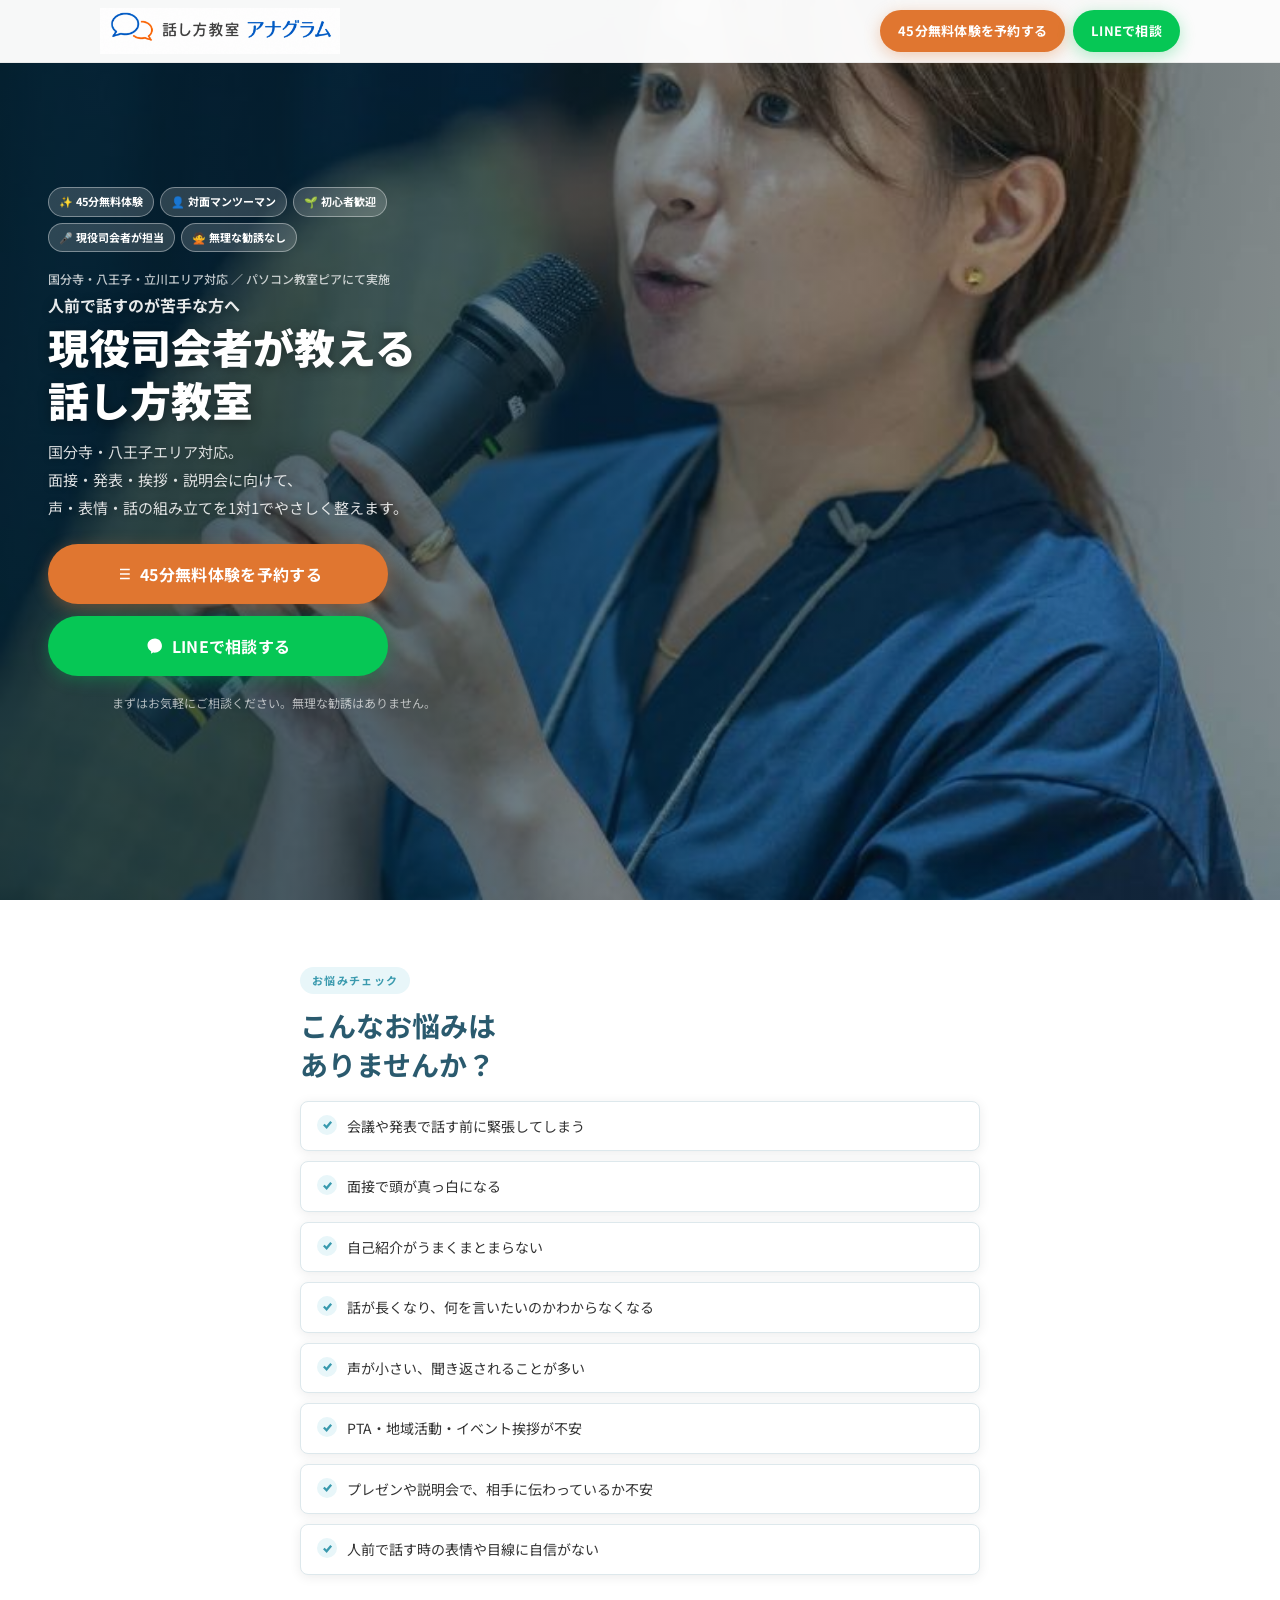
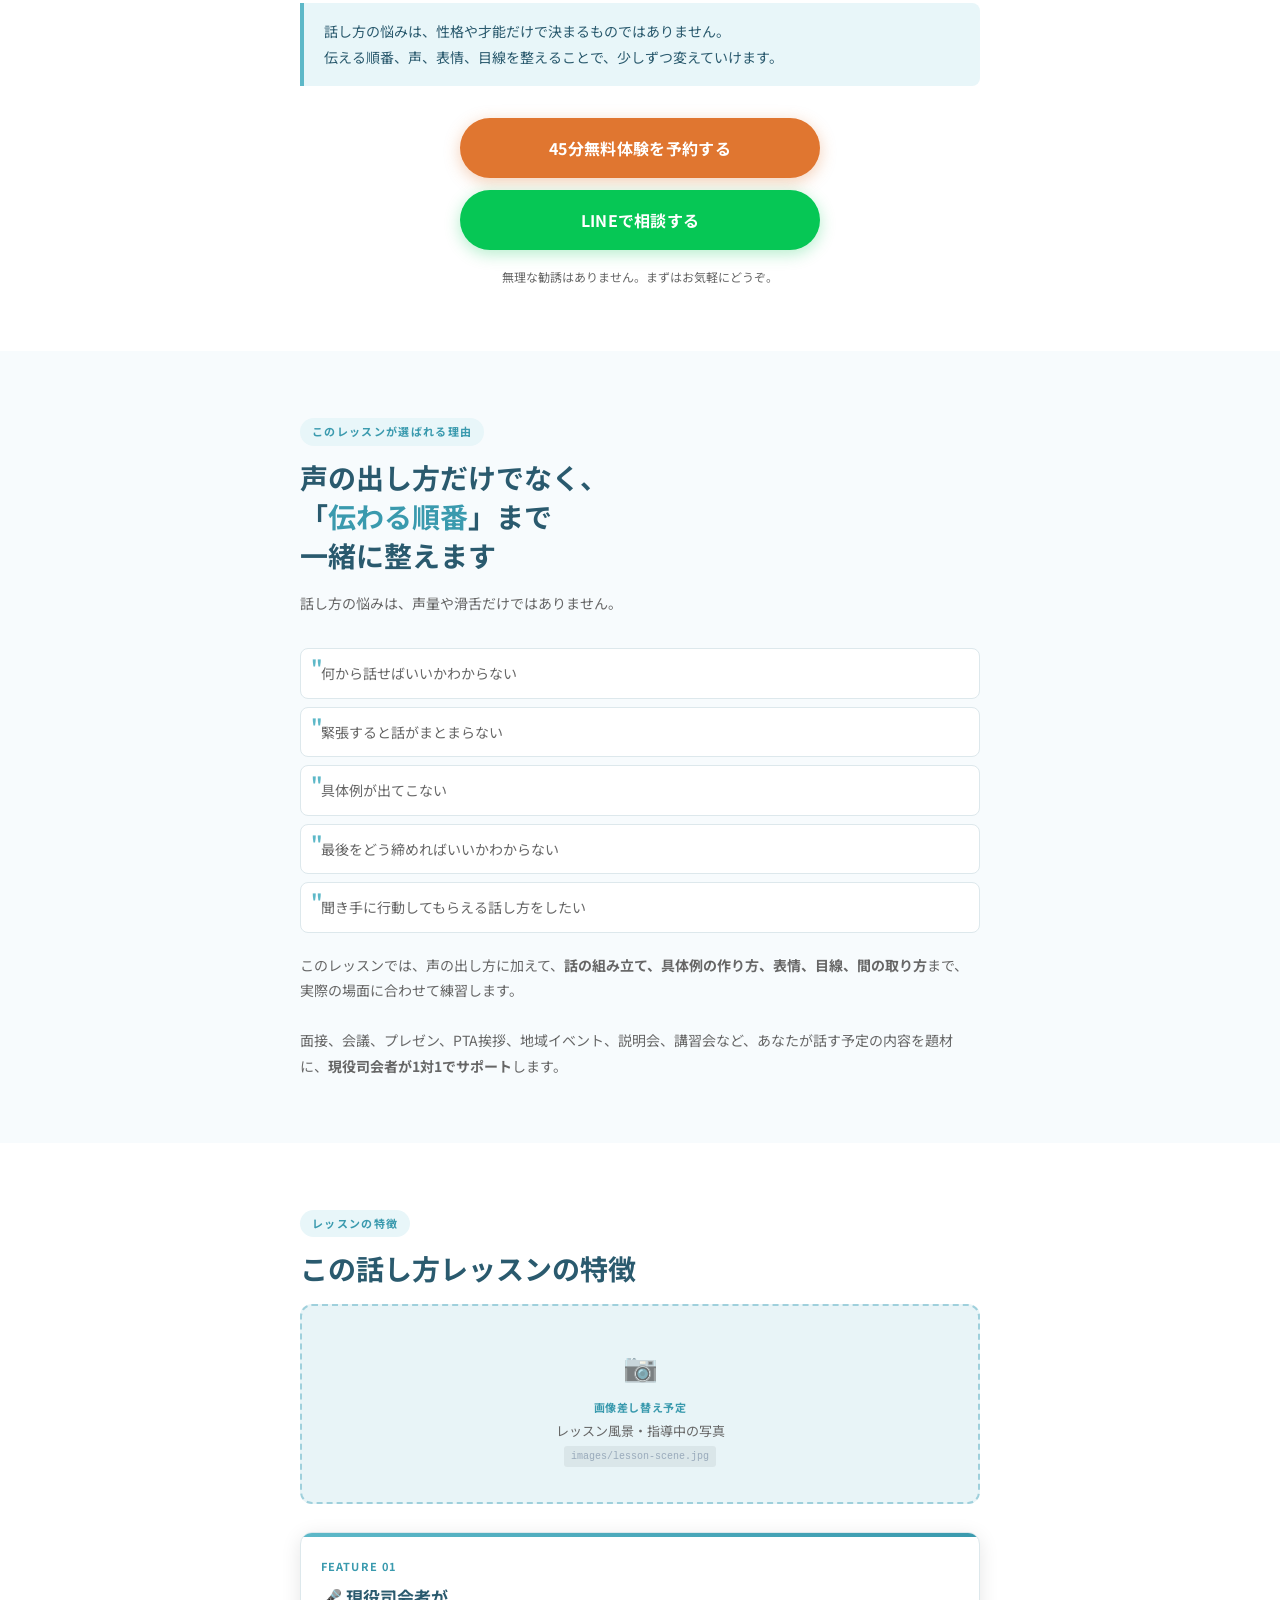
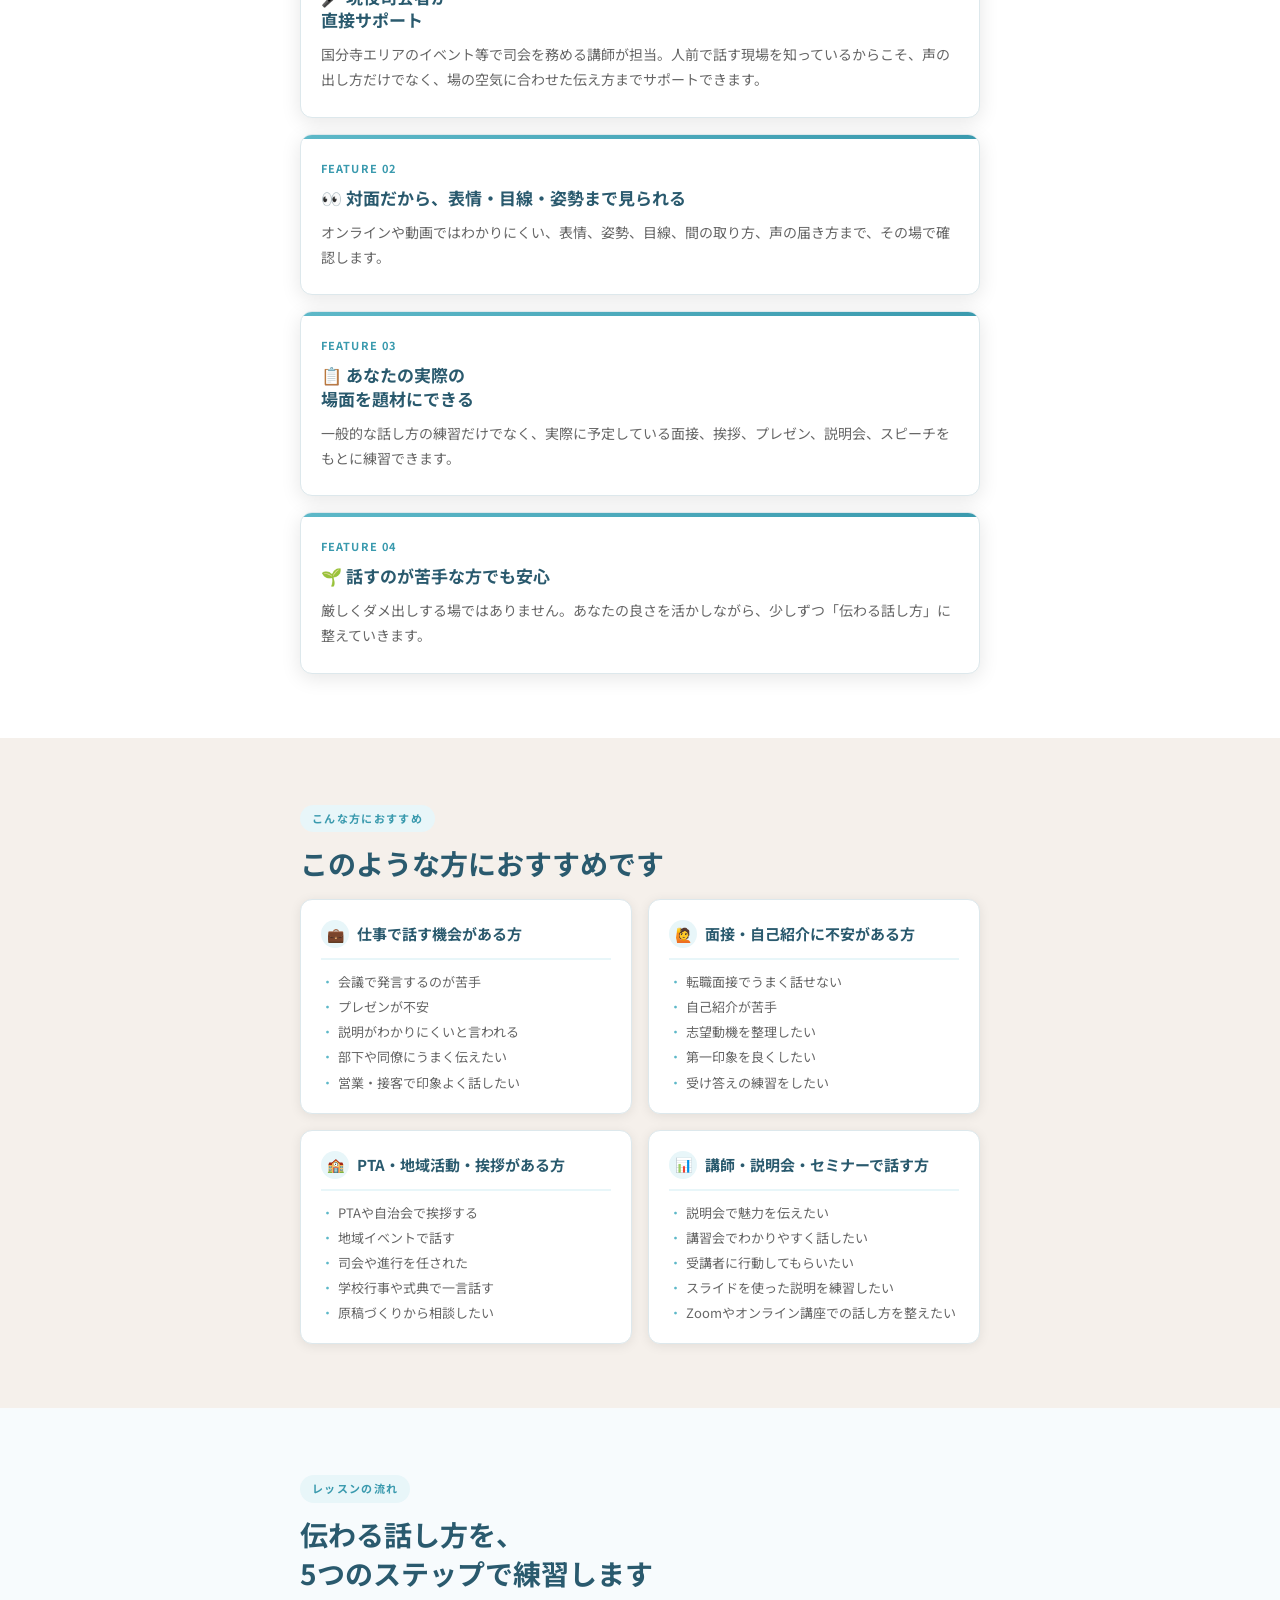
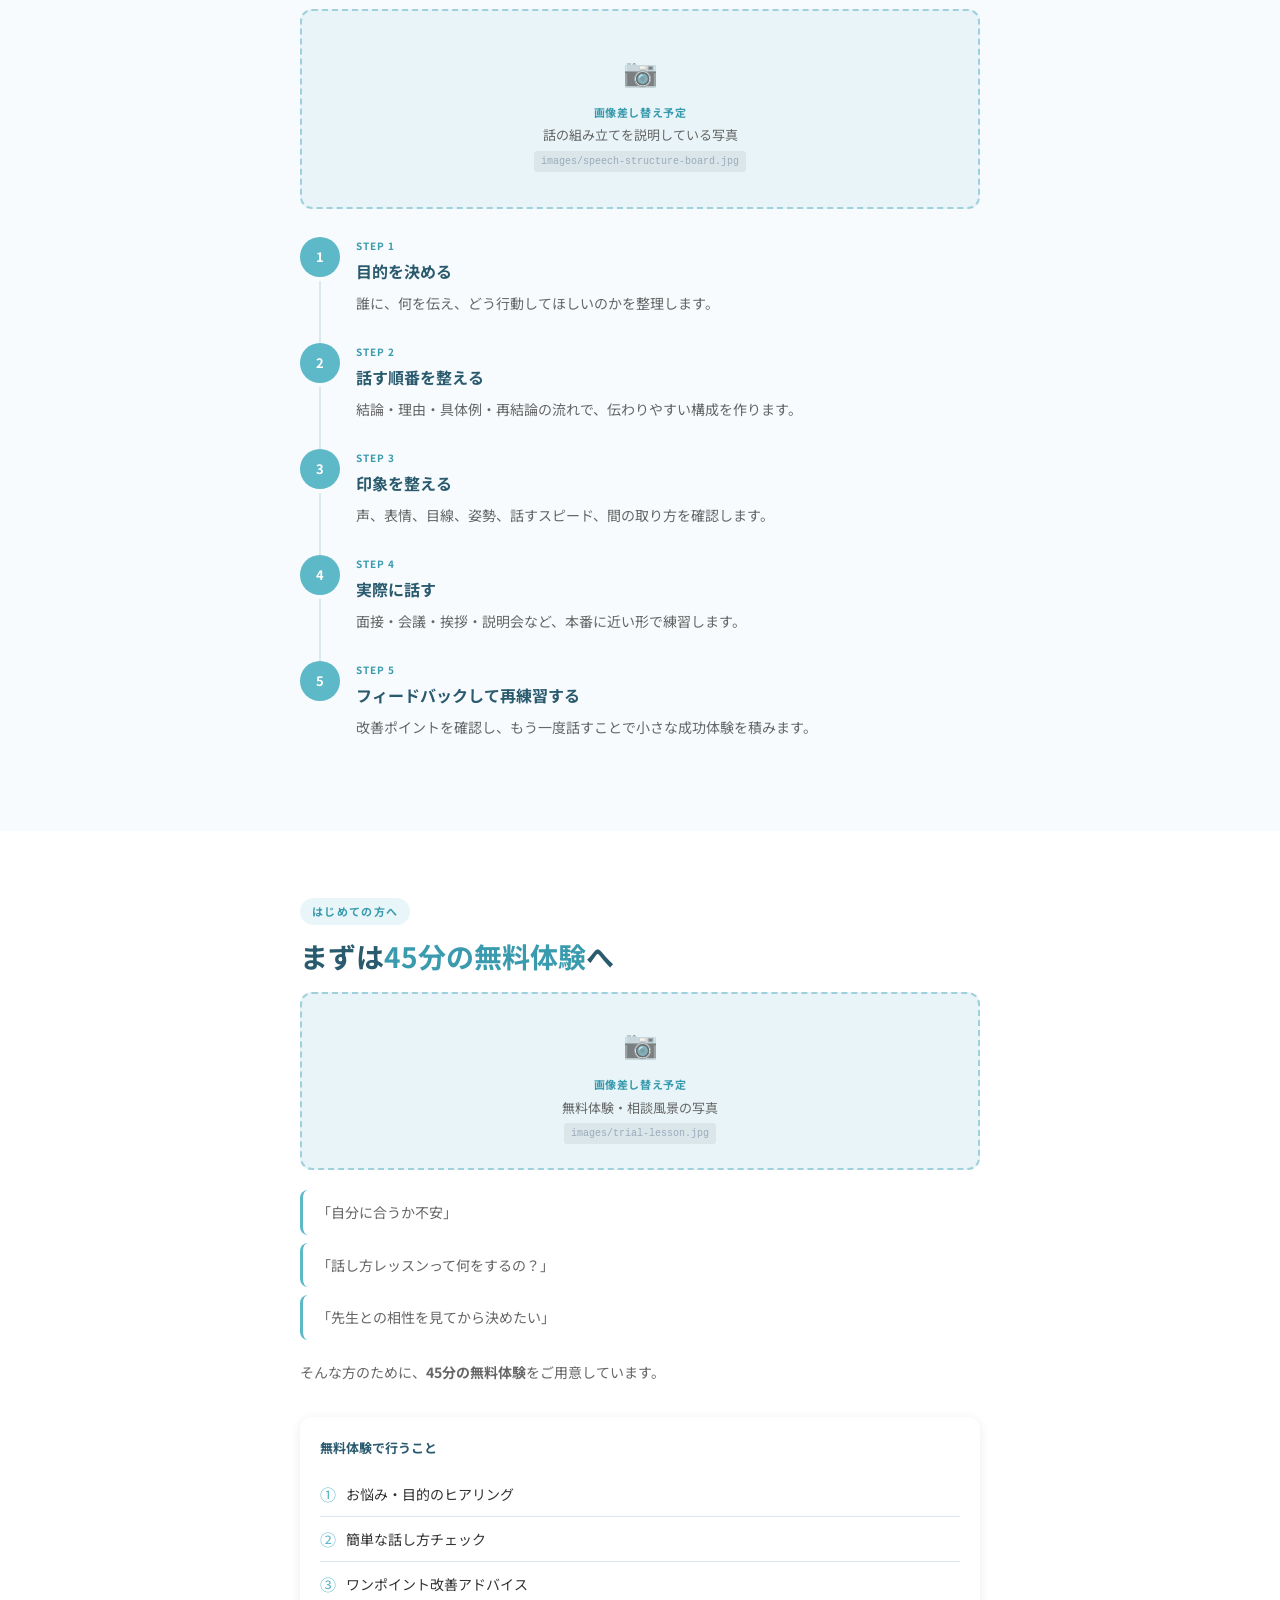
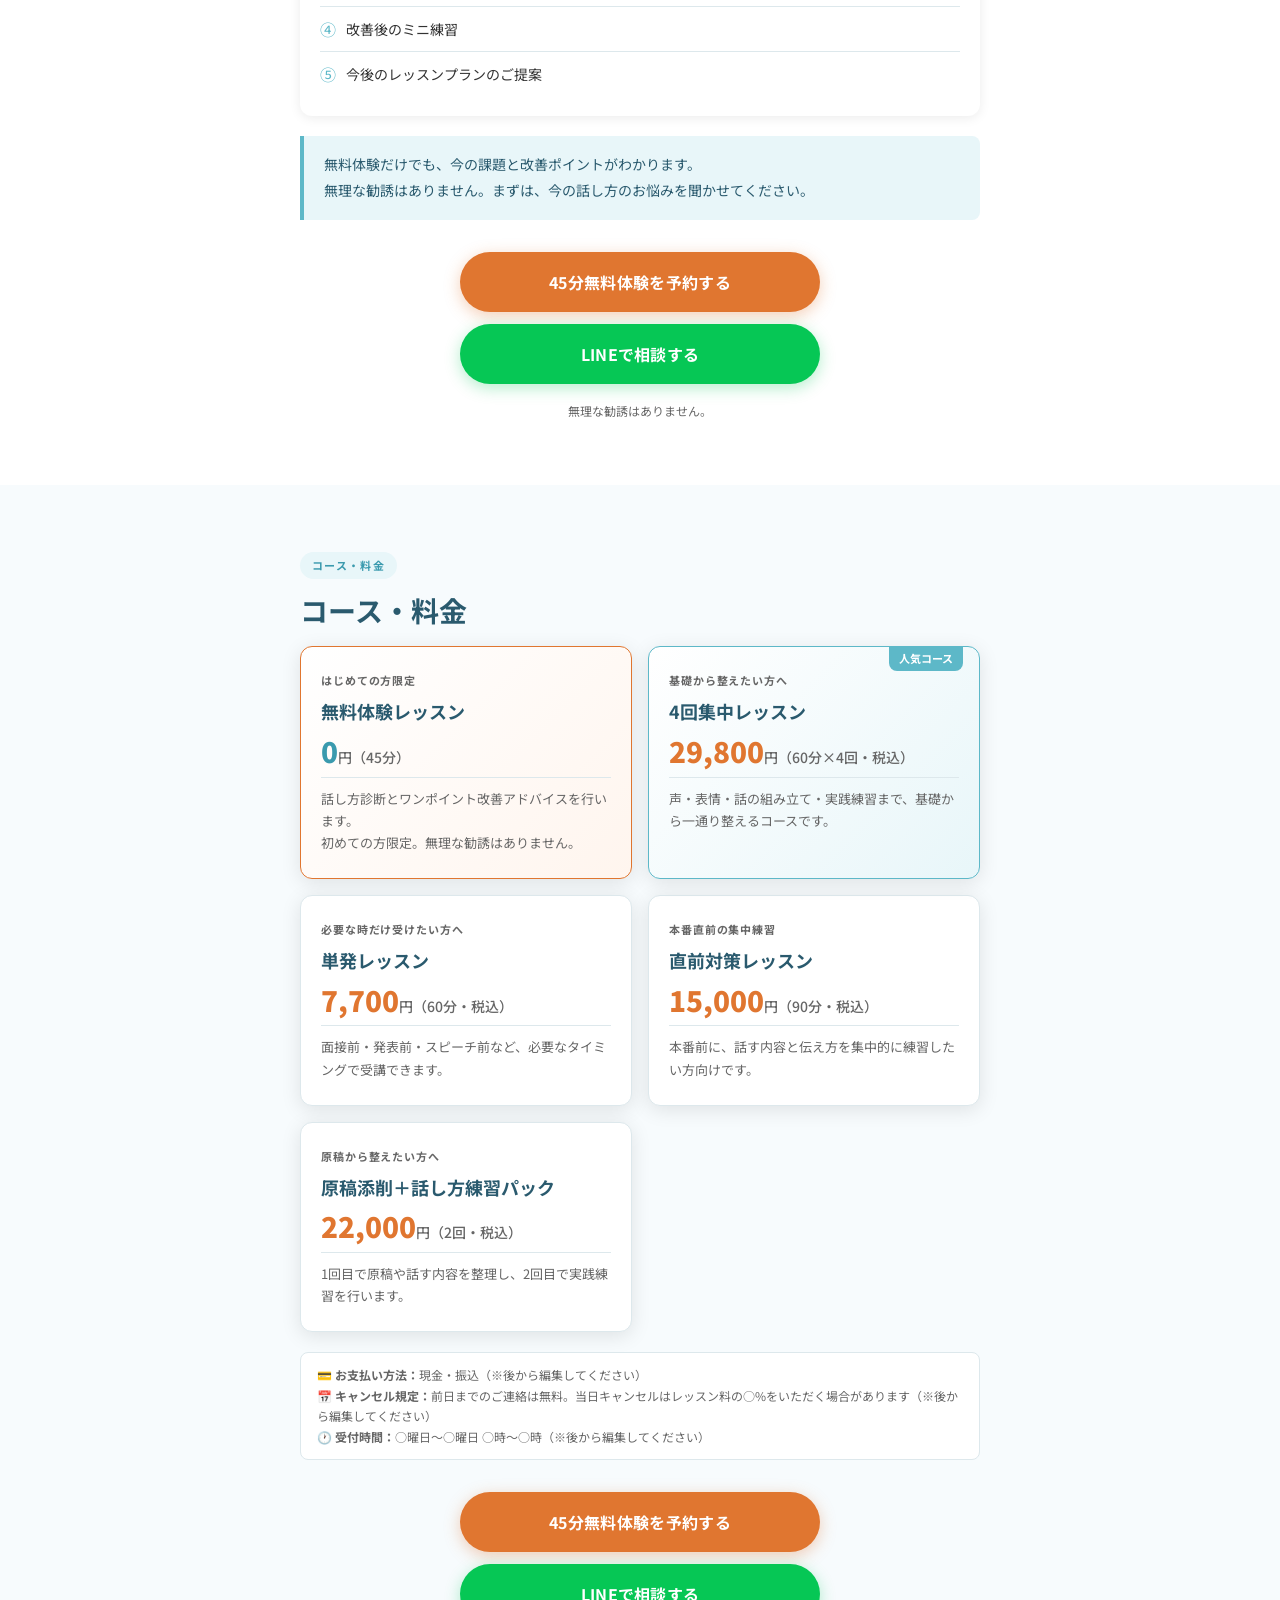
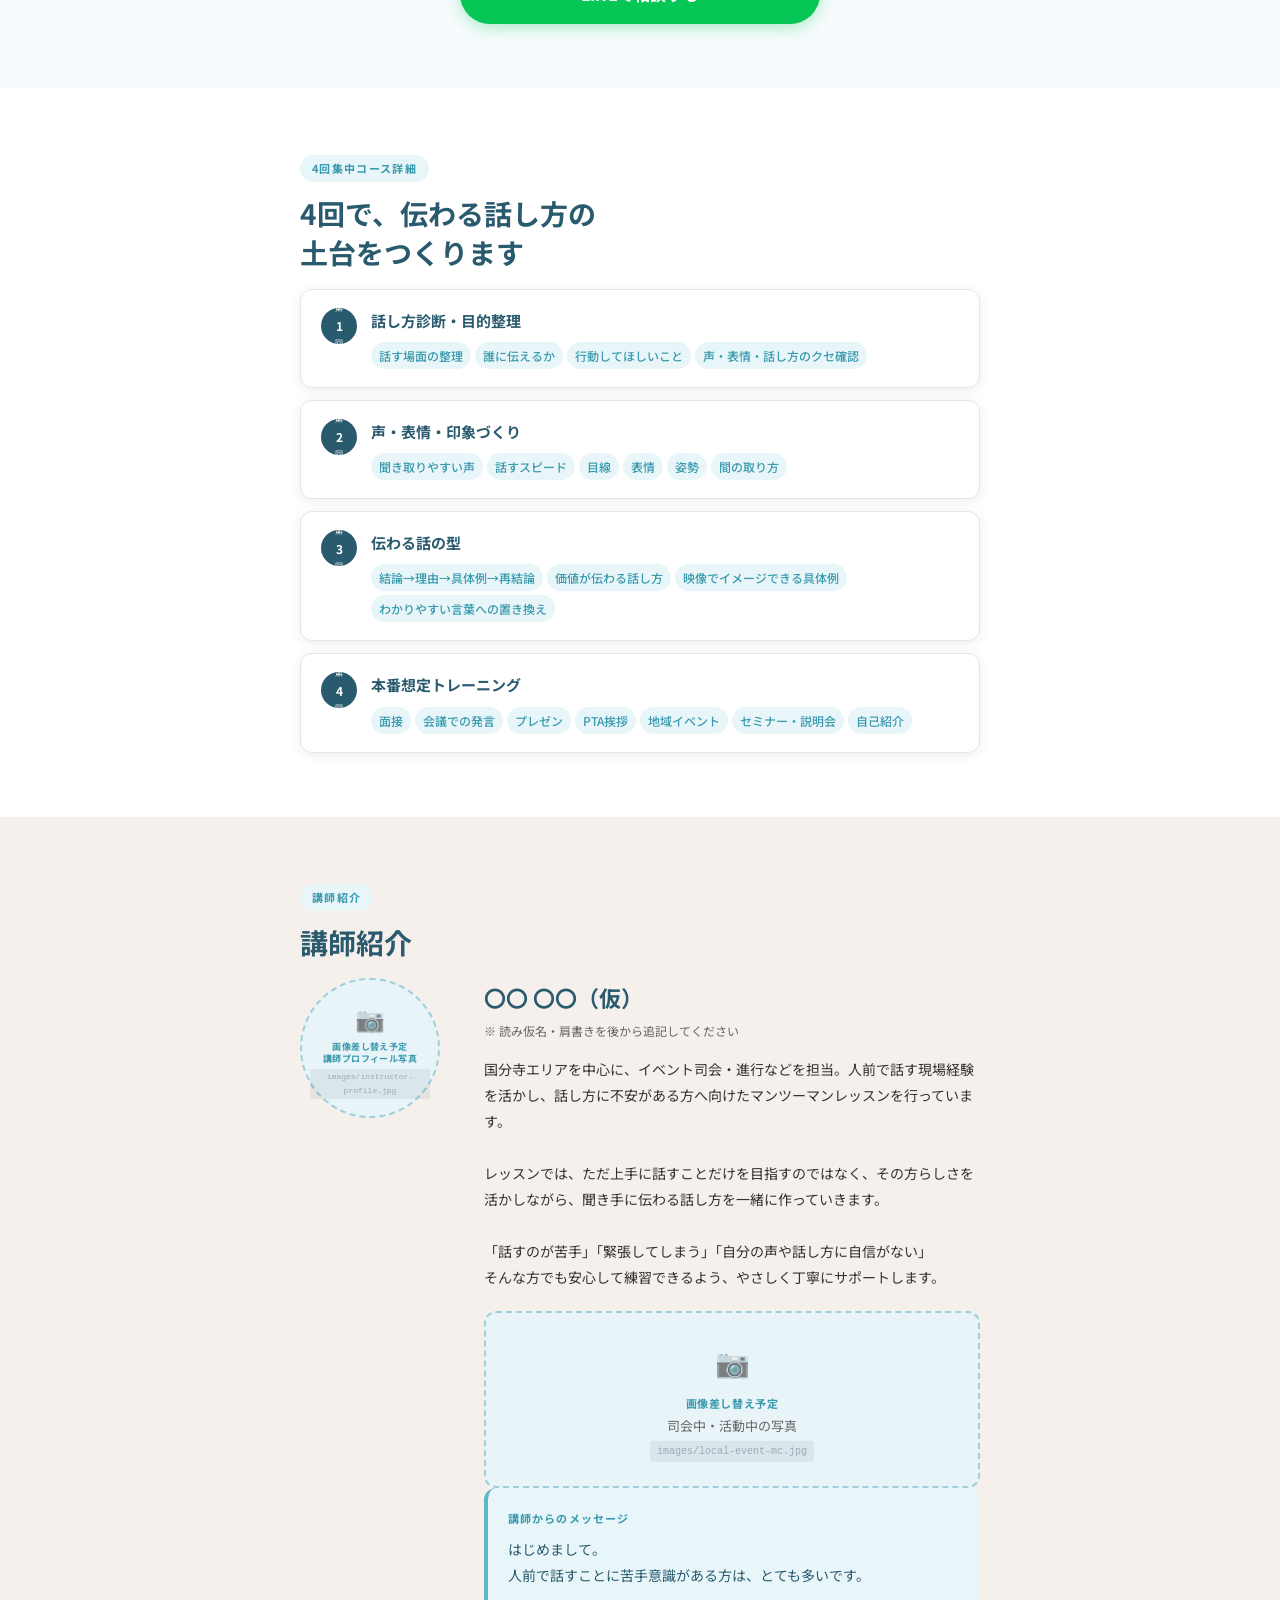
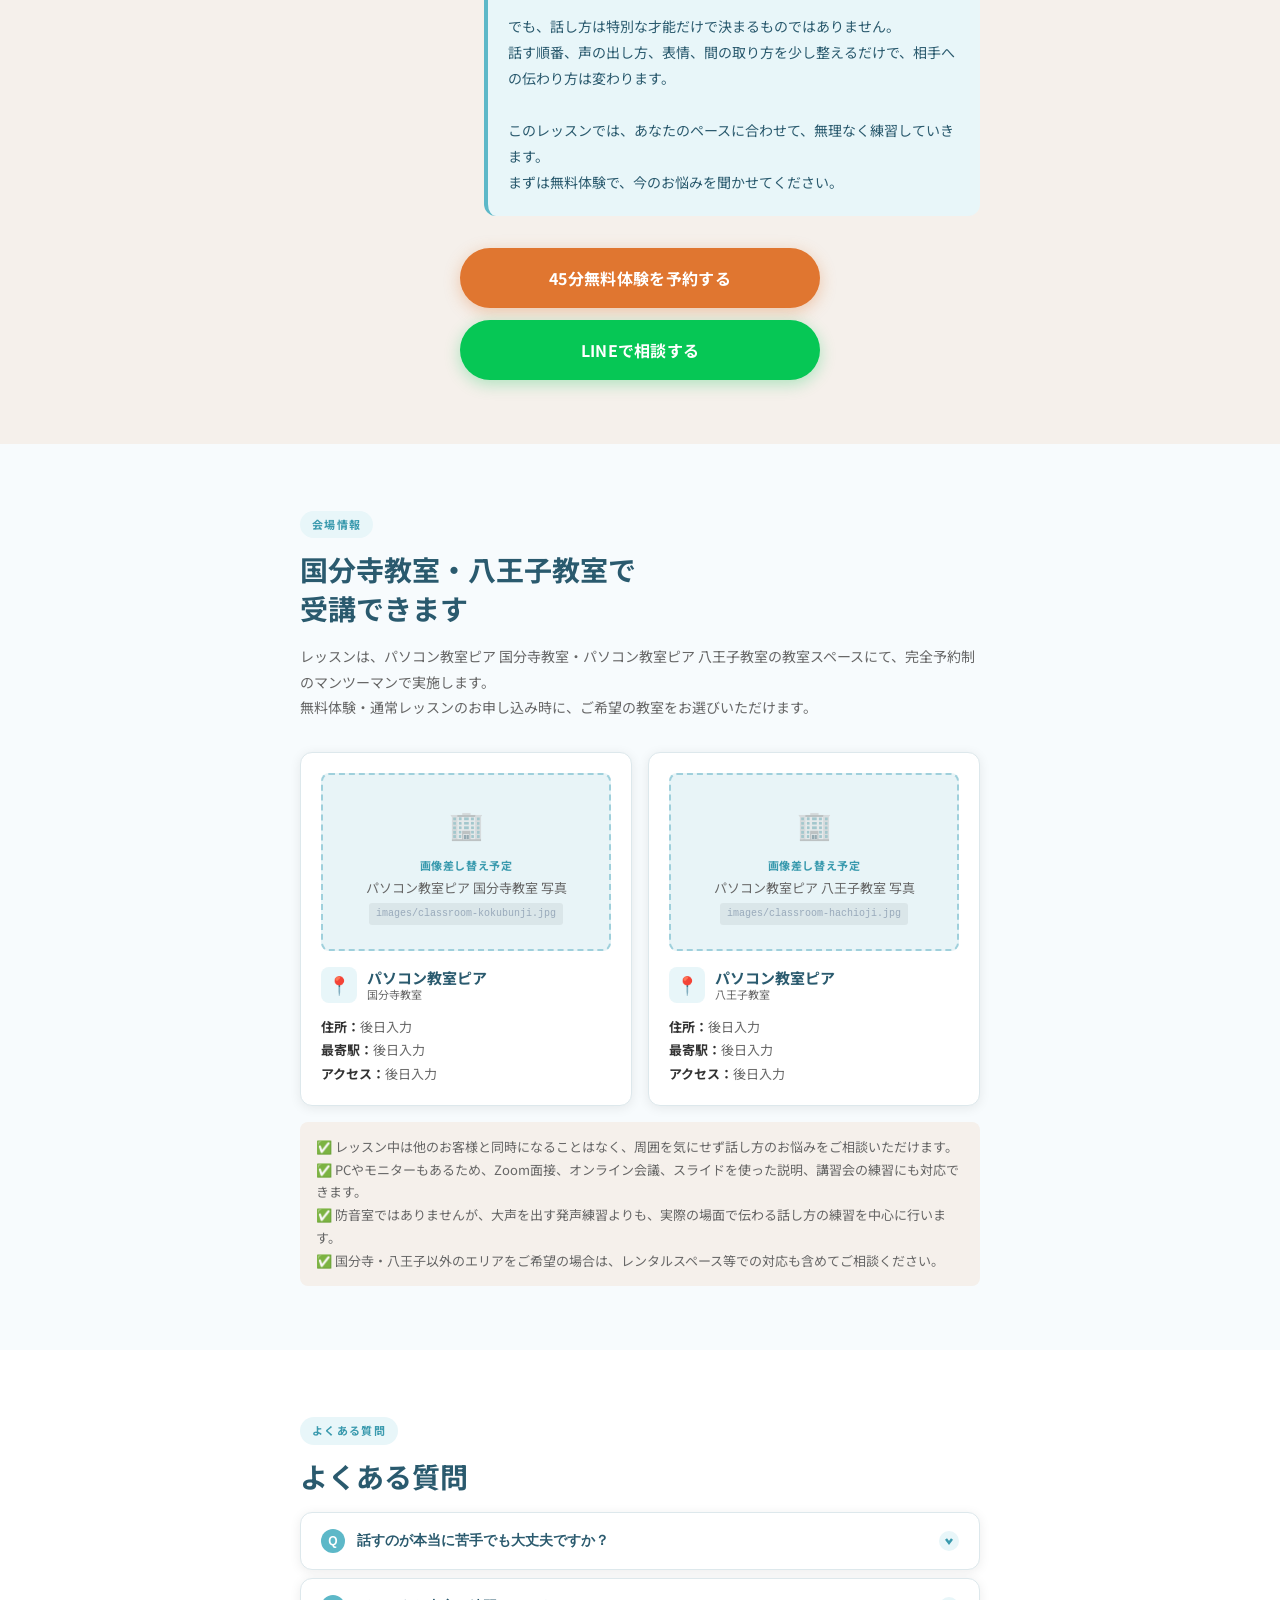
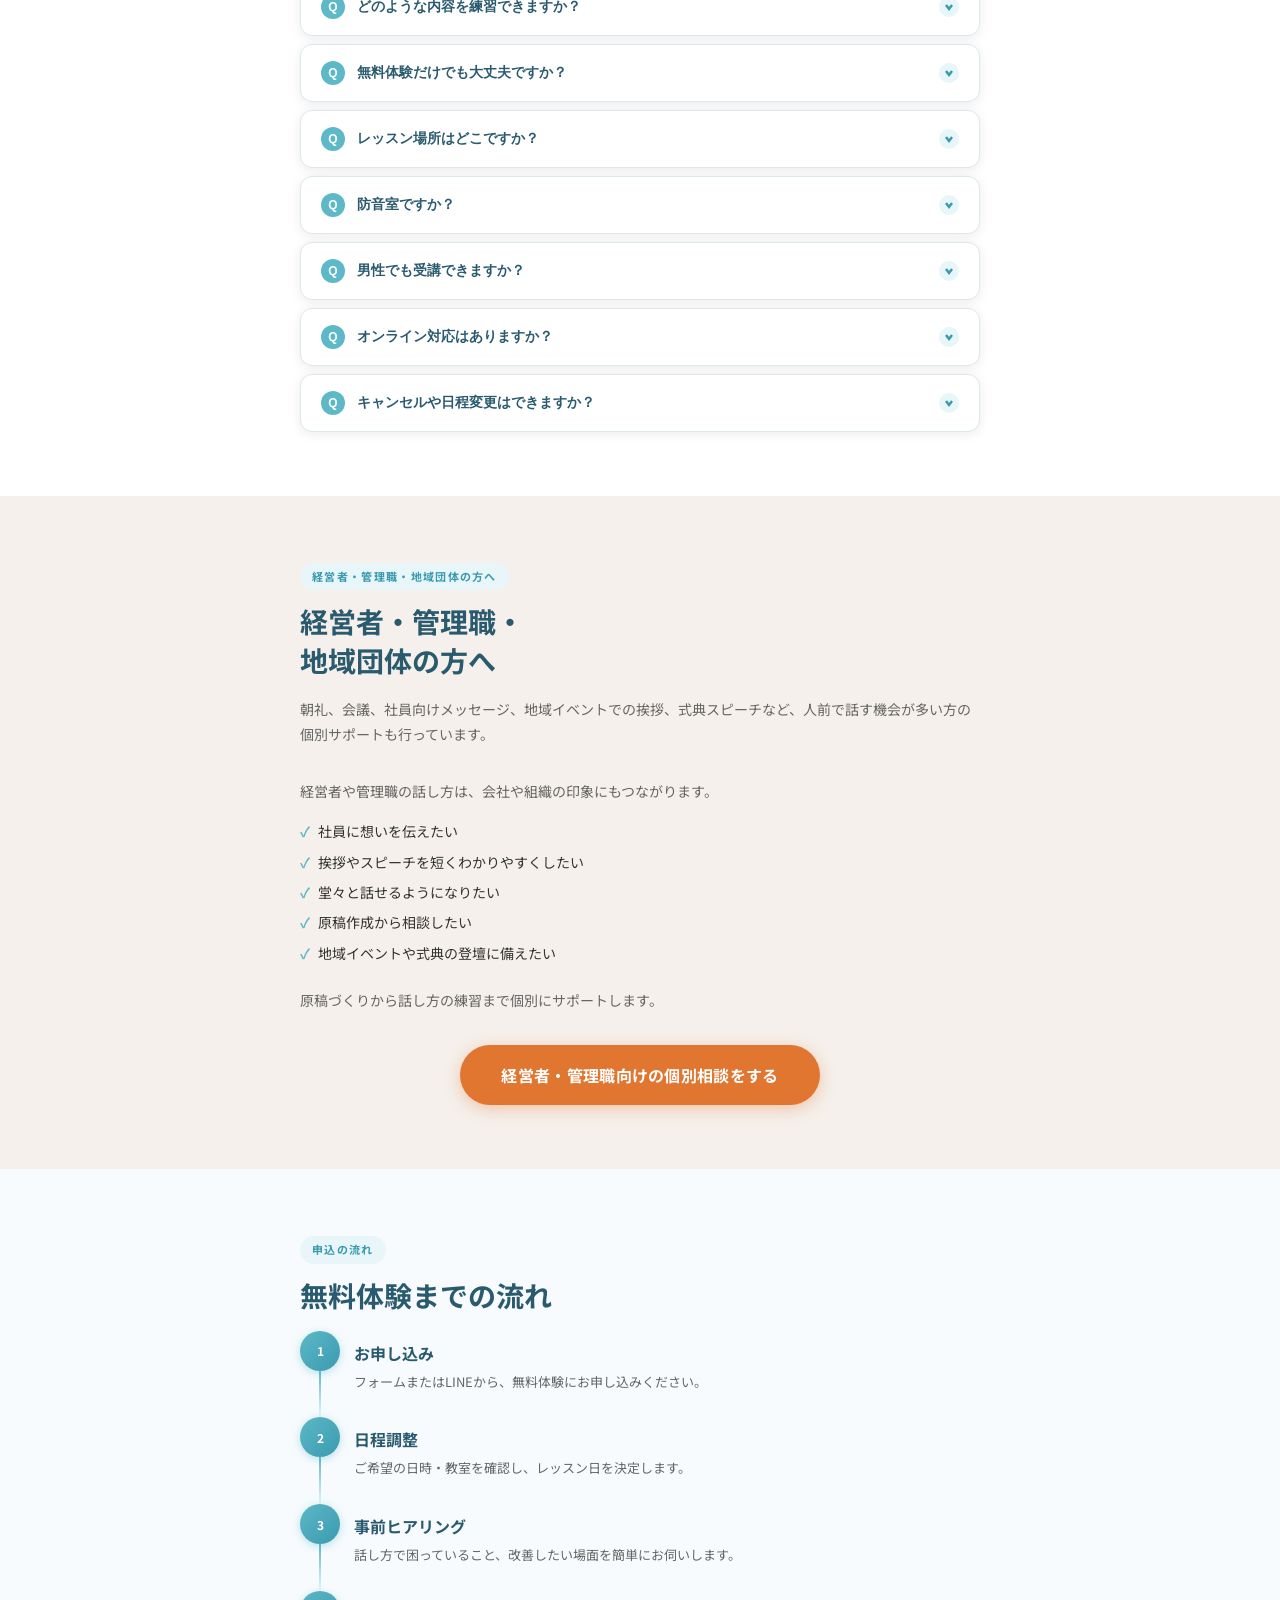
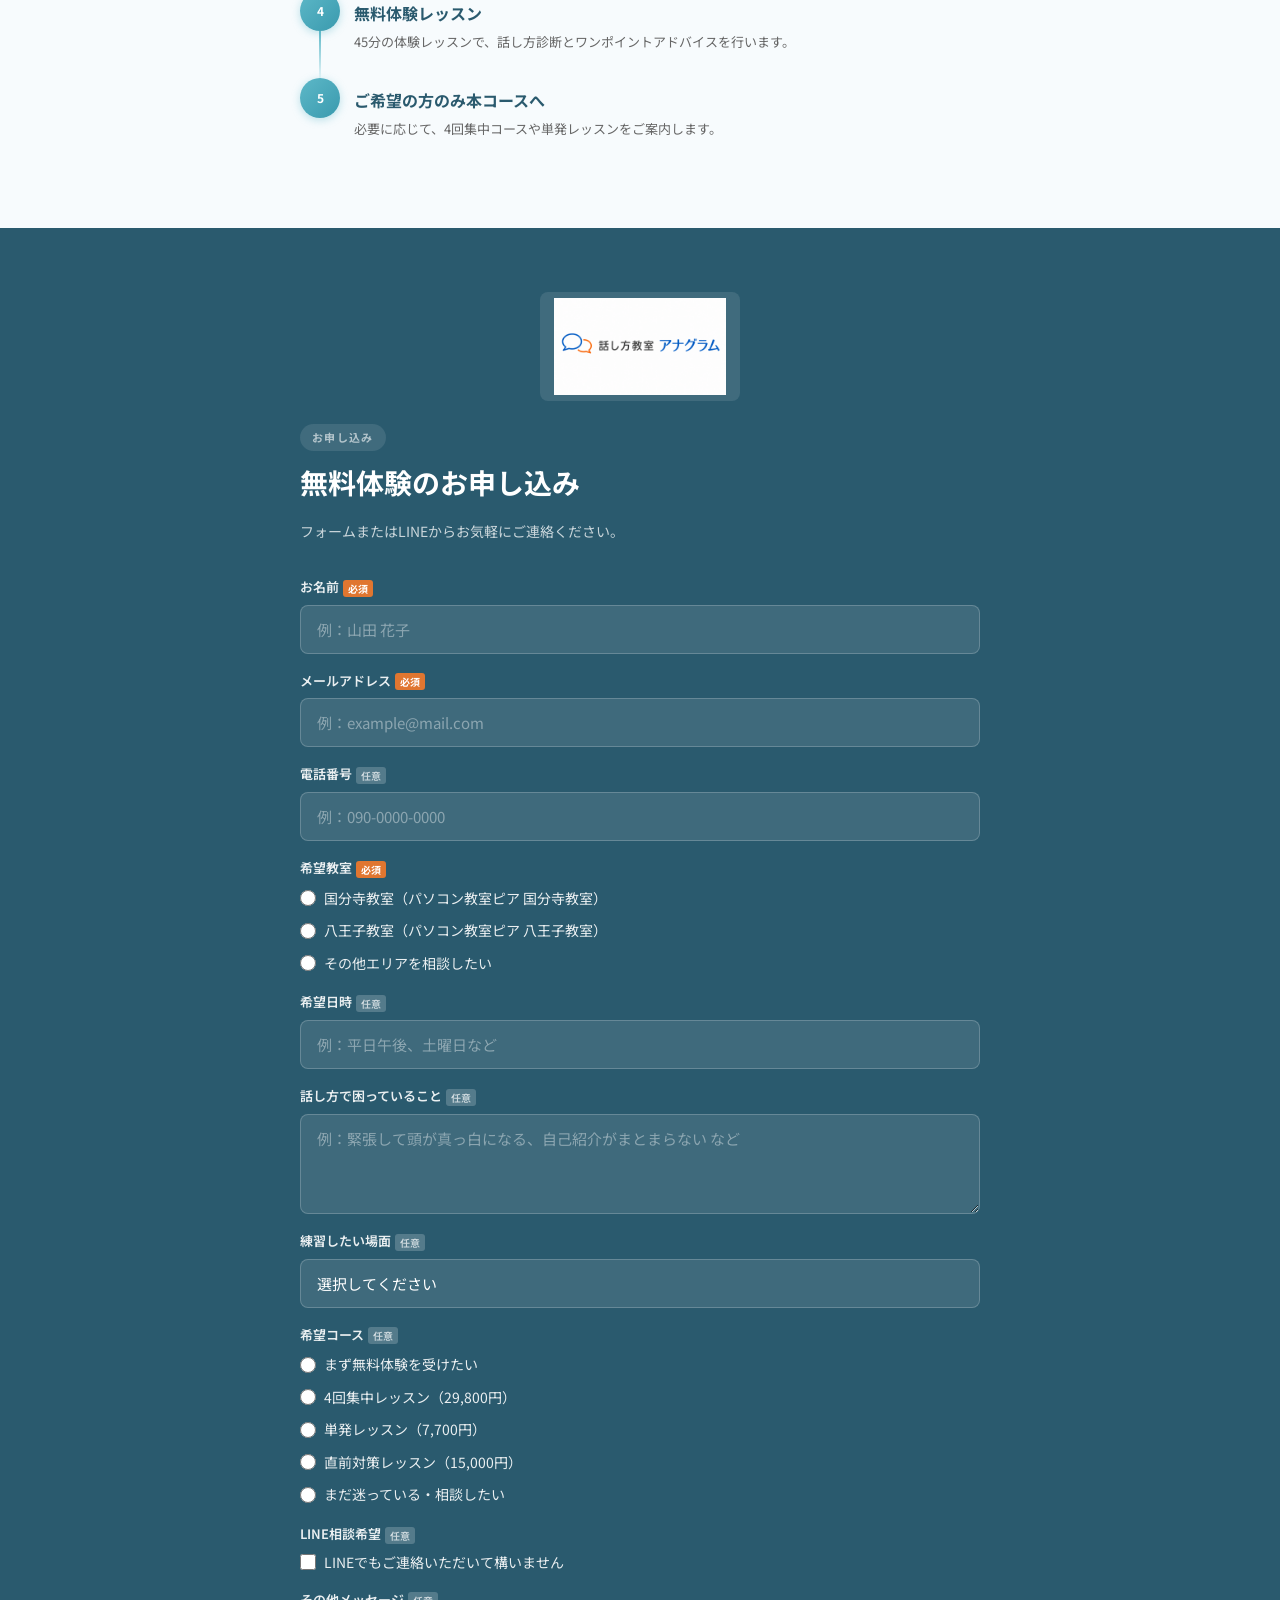
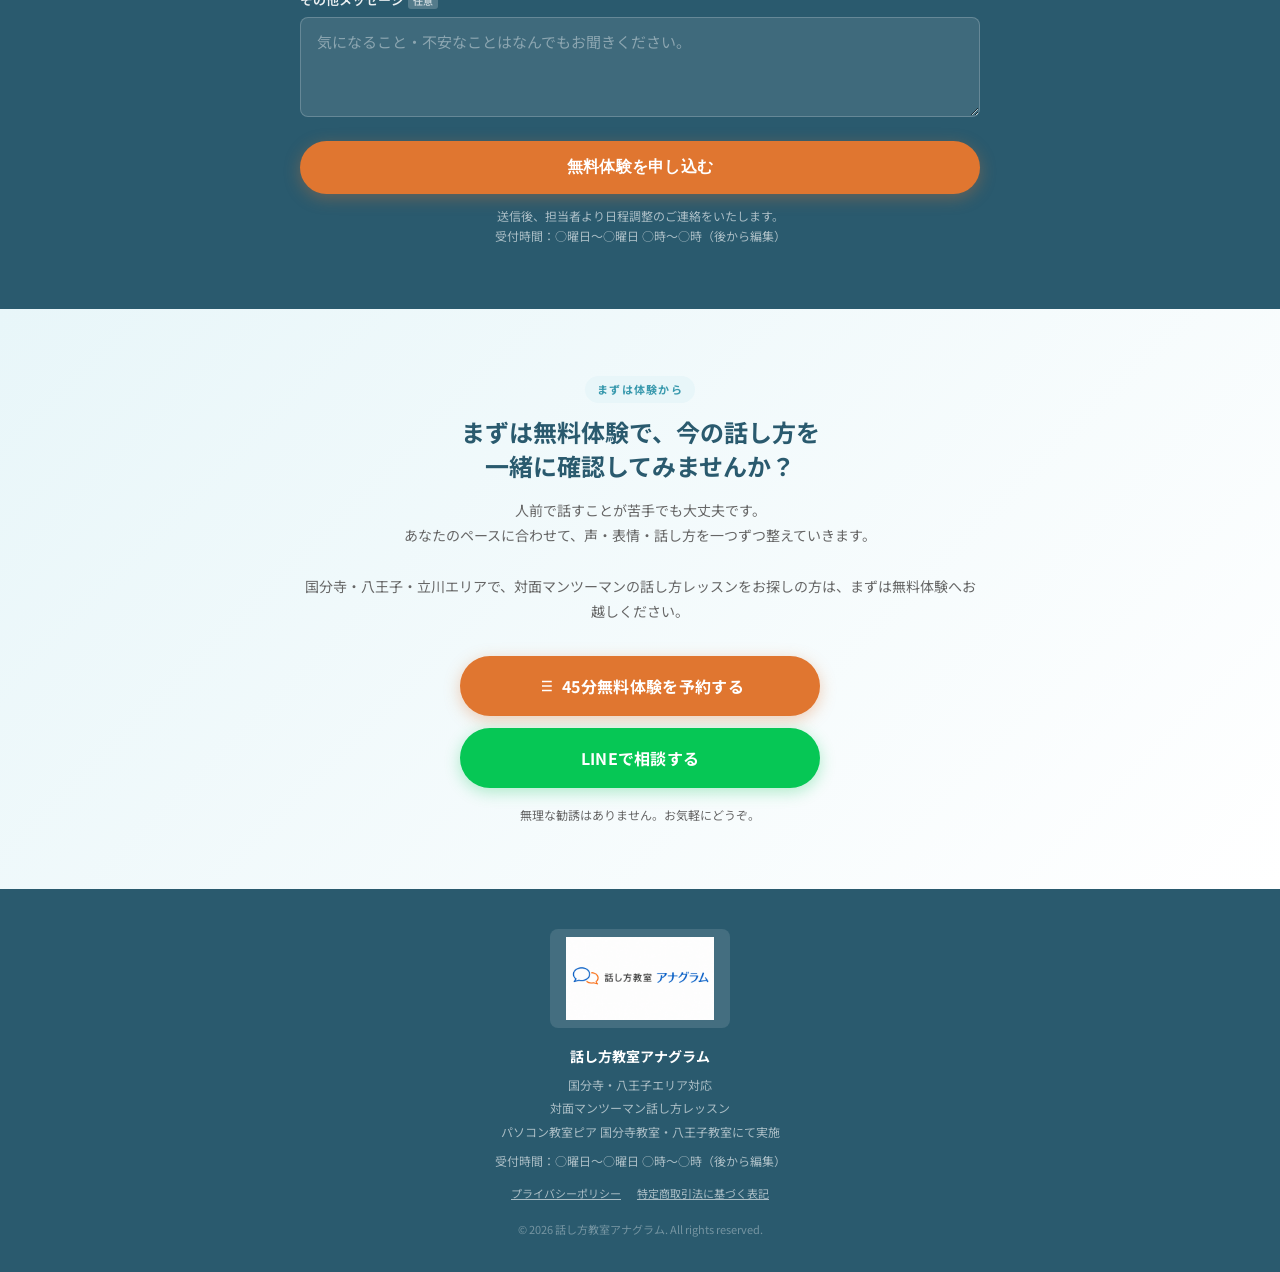
==== index.html @ bb5e162b "Fix PC hero image position" ====
<!DOCTYPE html>
<html lang="ja">
<head>
  <meta charset="UTF-8" />
  <meta name="viewport" content="width=device-width, initial-scale=1.0" />
  <meta name="description" content="国分寺・八王子エリアの話し方教室。現役司会者が対面マンツーマンで、声・表情・話の組み立てを丁寧に指導。面接・プレゼン・挨拶・PTA・説明会に向けた45分無料体験受付中。パソコン教室ピア 国分寺教室・八王子教室にて実施。" />
  <title>現役司会者が教える話し方教室｜国分寺・八王子・立川エリア対応</title>
  <!-- Google Fonts -->
  <link rel="preconnect" href="https://fonts.googleapis.com" />
  <link rel="preconnect" href="https://fonts.gstatic.com" crossorigin />
  <link href="https://fonts.googleapis.com/css2?family=Noto+Sans+JP:wght@400;500;700;900&display=swap" rel="stylesheet" />
  <link rel="stylesheet" href="style.css" />
</head>
<body>

<!-- ==============================
     Fixed Header
============================== -->
<header class="site-header">
  <div class="header-inner">
    <!-- TODO: ロゴ画像に差し替え → images/logo-anagram.png -->
    <a href="#top" class="site-logo" aria-label="話し方教室アナグラム トップへ">
      <img
        src="images/logo-anagram.png"
        alt="話し方教室アナグラム"
        width="480" height="120"
        onerror="this.style.display='none';this.nextElementSibling.style.display='block'"
      />
      <!-- 画像未読込時フォールバック（logo-anagram.png 配置後は非表示） -->
      <span class="logo-fallback" style="display:none;font-size:14px;font-weight:700;color:var(--color-accent);line-height:1.3;">
        話し方教室 アナグラム<small style="display:block;font-size:10px;font-weight:400;color:var(--color-text-light);">国分寺・八王子エリア対応</small>
      </span>
    </a>
    <nav class="header-actions">
      <a href="#form" class="btn btn--primary">45分無料体験を予約する</a>
      <a href="https://lin.ee/XXXXXXXX" class="btn btn--line" target="_blank" rel="noopener">LINEで相談</a>
    </nav>
  </div>
</header>


<!-- ==============================
  01. Hero / First View
============================== -->
<section class="hero" id="top">
  <!-- KV画像：現役司会者がマイクを持って話している写真 images/instructor-hero.jpg -->

  <!-- スマホ表示用：写真を上部に配置 (Pattern A) -->
  <!-- PC では CSS background-image として同じファイルを使用 -->
  <div class="hero__photo">
    <img
      src="images/instructor-hero.jpg"
      alt="現役司会者がマイクを持って話している様子"
      width="1366" height="911"
    />
  </div>

  <!-- PC表示用グラデーションオーバーレイ（左濃→右薄） -->
  <div class="hero__overlay"></div>
  <div class="hero__content">
    <div class="hero__badges">
      <span class="hero__badge">✨ 45分無料体験</span>
      <span class="hero__badge">👤 対面マンツーマン</span>
      <span class="hero__badge">🌱 初心者歓迎</span>
      <span class="hero__badge">🎤 現役司会者が担当</span>
      <span class="hero__badge">🙅 無理な勧誘なし</span>
    </div>
    <p class="hero__eyebrow">国分寺・八王子・立川エリア対応 ／ パソコン教室ピアにて実施</p>
    <h1 class="hero__title">
      <span class="hero__title--small">人前で話すのが苦手な方へ</span>
      現役司会者が教える<br>話し方教室
    </h1>
    <p class="hero__sub">
      国分寺・八王子エリア対応。<br>
      面接・発表・挨拶・説明会に向けて、<br>
      声・表情・話の組み立てを1対1でやさしく整えます。
    </p>
    <div class="hero__cta">
      <a href="#form" class="btn btn--primary">
        <svg width="18" height="18" viewBox="0 0 24 24" fill="none" stroke="currentColor" stroke-width="2"><path d="M8 6h13M8 12h13M8 18h13M3 6h.01M3 12h.01M3 18h.01"/></svg>
        45分無料体験を予約する
      </a>
      <a href="https://lin.ee/XXXXXXXX" class="btn btn--line" target="_blank" rel="noopener">
        <!-- LINEリンクは後から差し替えてください -->
        <svg width="18" height="18" viewBox="0 0 24 24" fill="currentColor"><path d="M12 2C6.48 2 2 6.03 2 11c0 3.27 1.84 6.14 4.64 7.89.21.13.35.36.32.61l-.33 2.01c-.05.32.28.56.57.42l2.24-1.12c.17-.08.36-.1.54-.05.42.1.85.15 1.29.15 5.52 0 10-4.03 10-9S17.52 2 12 2z"/></svg>
        LINEで相談する
      </a>
      <p class="cta-note">まずはお気軽にご相談ください。無理な勧誘はありません。</p>
    </div>
  </div>
</section>


<!-- ==============================
  02. Pain Points
============================== -->
<section class="section" id="pain">
  <div class="container">
    <p class="section-label fade-in">お悩みチェック</p>
    <h2 class="section-title fade-in">こんなお悩みは<br>ありませんか？</h2>

    <ul class="checklist fade-in">
      <li class="checklist__item">
        <span class="checklist__icon"><svg viewBox="0 0 12 12"><polyline points="2,6 5,9 10,3"/></svg></span>
        会議や発表で話す前に緊張してしまう
      </li>
      <li class="checklist__item">
        <span class="checklist__icon"><svg viewBox="0 0 12 12"><polyline points="2,6 5,9 10,3"/></svg></span>
        面接で頭が真っ白になる
      </li>
      <li class="checklist__item">
        <span class="checklist__icon"><svg viewBox="0 0 12 12"><polyline points="2,6 5,9 10,3"/></svg></span>
        自己紹介がうまくまとまらない
      </li>
      <li class="checklist__item">
        <span class="checklist__icon"><svg viewBox="0 0 12 12"><polyline points="2,6 5,9 10,3"/></svg></span>
        話が長くなり、何を言いたいのかわからなくなる
      </li>
      <li class="checklist__item">
        <span class="checklist__icon"><svg viewBox="0 0 12 12"><polyline points="2,6 5,9 10,3"/></svg></span>
        声が小さい、聞き返されることが多い
      </li>
      <li class="checklist__item">
        <span class="checklist__icon"><svg viewBox="0 0 12 12"><polyline points="2,6 5,9 10,3"/></svg></span>
        PTA・地域活動・イベント挨拶が不安
      </li>
      <li class="checklist__item">
        <span class="checklist__icon"><svg viewBox="0 0 12 12"><polyline points="2,6 5,9 10,3"/></svg></span>
        プレゼンや説明会で、相手に伝わっているか不安
      </li>
      <li class="checklist__item">
        <span class="checklist__icon"><svg viewBox="0 0 12 12"><polyline points="2,6 5,9 10,3"/></svg></span>
        人前で話す時の表情や目線に自信がない
      </li>
    </ul>

    <div class="pain-closing fade-in">
      話し方の悩みは、性格や才能だけで決まるものではありません。<br>
      伝える順番、声、表情、目線を整えることで、少しずつ変えていけます。
    </div>

    <div class="cta-block fade-in">
      <a href="#form" class="btn btn--primary">45分無料体験を予約する</a>
      <a href="https://lin.ee/XXXXXXXX" class="btn btn--line" target="_blank" rel="noopener">LINEで相談する</a>
      <p class="cta-note">無理な勧誘はありません。まずはお気軽にどうぞ。</p>
    </div>
  </div>
</section>


<!-- ==============================
  03. Differentiation
============================== -->
<section class="section section--bg" id="diff">
  <div class="container">
    <p class="section-label fade-in">このレッスンが選ばれる理由</p>
    <h2 class="section-title fade-in">声の出し方だけでなく、<br>「<span>伝わる順番</span>」まで<br>一緒に整えます</h2>
    <p class="section-lead fade-in">話し方の悩みは、声量や滑舌だけではありません。</p>

    <div class="diff-quotes fade-in">
      <p class="diff-quote">何から話せばいいかわからない</p>
      <p class="diff-quote">緊張すると話がまとまらない</p>
      <p class="diff-quote">具体例が出てこない</p>
      <p class="diff-quote">最後をどう締めればいいかわからない</p>
      <p class="diff-quote">聞き手に行動してもらえる話し方をしたい</p>
    </div>

    <p class="section-lead fade-in" style="margin-bottom:0;">
      このレッスンでは、声の出し方に加えて、<strong>話の組み立て、具体例の作り方、表情、目線、間の取り方</strong>まで、実際の場面に合わせて練習します。<br><br>
      面接、会議、プレゼン、PTA挨拶、地域イベント、説明会、講習会など、あなたが話す予定の内容を題材に、<strong>現役司会者が1対1でサポート</strong>します。
    </p>
  </div>
</section>


<!-- ==============================
  04. Features
============================== -->
<section class="section" id="features">
  <div class="container">
    <p class="section-label fade-in">レッスンの特徴</p>
    <h2 class="section-title fade-in">この話し方レッスンの特徴</h2>

    <!-- TODO: レッスン風景・指導中の写真に差し替え → images/lesson-scene.jpg -->
    <!--
      差し替え時はこの div.feature-image-wrap ごと以下に置き換え：
      <figure class="feature-image-wrap">
        <img src="images/lesson-scene.jpg" alt="講師が受講者の話し方を対面で指導している様子" style="width:100%;border-radius:12px;" />
      </figure>
    -->
    <div class="feature-image-wrap fade-in">
      <div class="image-placeholder" data-image="images/lesson-scene.jpg">
        <div class="placeholder-icon">📷</div>
        <p class="placeholder-title">画像差し替え予定</p>
        <p class="placeholder-desc">レッスン風景・指導中の写真</p>
        <p class="placeholder-filename">images/lesson-scene.jpg</p>
      </div>
    </div>

    <div class="card-grid fade-in">
      <div class="feature-card">
        <p class="feature-card__num">FEATURE 01</p>
        <h3 class="feature-card__title">🎤 現役司会者が<br>直接サポート</h3>
        <p class="feature-card__body">
          国分寺エリアのイベント等で司会を務める講師が担当。人前で話す現場を知っているからこそ、声の出し方だけでなく、場の空気に合わせた伝え方までサポートできます。
        </p>
      </div>
      <div class="feature-card">
        <p class="feature-card__num">FEATURE 02</p>
        <h3 class="feature-card__title">👀 対面だから、表情・目線・姿勢まで見られる</h3>
        <p class="feature-card__body">
          オンラインや動画ではわかりにくい、表情、姿勢、目線、間の取り方、声の届き方まで、その場で確認します。
        </p>
      </div>
      <div class="feature-card">
        <p class="feature-card__num">FEATURE 03</p>
        <h3 class="feature-card__title">📋 あなたの実際の<br>場面を題材にできる</h3>
        <p class="feature-card__body">
          一般的な話し方の練習だけでなく、実際に予定している面接、挨拶、プレゼン、説明会、スピーチをもとに練習できます。
        </p>
      </div>
      <div class="feature-card">
        <p class="feature-card__num">FEATURE 04</p>
        <h3 class="feature-card__title">🌱 話すのが苦手な方でも安心</h3>
        <p class="feature-card__body">
          厳しくダメ出しする場ではありません。あなたの良さを活かしながら、少しずつ「伝わる話し方」に整えていきます。
        </p>
      </div>
    </div>
  </div>
</section>


<!-- ==============================
  05. Target Audience
============================== -->
<section class="section section--secondary" id="target">
  <div class="container">
    <p class="section-label fade-in">こんな方におすすめ</p>
    <h2 class="section-title fade-in">このような方におすすめです</h2>

    <div class="card-grid card-grid--2 fade-in">
      <div class="target-card">
        <h3 class="target-card__title">
          <span class="target-card__icon">💼</span>仕事で話す機会がある方
        </h3>
        <ul class="target-list">
          <li class="target-list__item">会議で発言するのが苦手</li>
          <li class="target-list__item">プレゼンが不安</li>
          <li class="target-list__item">説明がわかりにくいと言われる</li>
          <li class="target-list__item">部下や同僚にうまく伝えたい</li>
          <li class="target-list__item">営業・接客で印象よく話したい</li>
        </ul>
      </div>
      <div class="target-card">
        <h3 class="target-card__title">
          <span class="target-card__icon">🙋</span>面接・自己紹介に不安がある方
        </h3>
        <ul class="target-list">
          <li class="target-list__item">転職面接でうまく話せない</li>
          <li class="target-list__item">自己紹介が苦手</li>
          <li class="target-list__item">志望動機を整理したい</li>
          <li class="target-list__item">第一印象を良くしたい</li>
          <li class="target-list__item">受け答えの練習をしたい</li>
        </ul>
      </div>
      <div class="target-card">
        <h3 class="target-card__title">
          <span class="target-card__icon">🏫</span>PTA・地域活動・挨拶がある方
        </h3>
        <ul class="target-list">
          <li class="target-list__item">PTAや自治会で挨拶する</li>
          <li class="target-list__item">地域イベントで話す</li>
          <li class="target-list__item">司会や進行を任された</li>
          <li class="target-list__item">学校行事や式典で一言話す</li>
          <li class="target-list__item">原稿づくりから相談したい</li>
        </ul>
      </div>
      <div class="target-card">
        <h3 class="target-card__title">
          <span class="target-card__icon">📊</span>講師・説明会・セミナーで話す方
        </h3>
        <ul class="target-list">
          <li class="target-list__item">説明会で魅力を伝えたい</li>
          <li class="target-list__item">講習会でわかりやすく話したい</li>
          <li class="target-list__item">受講者に行動してもらいたい</li>
          <li class="target-list__item">スライドを使った説明を練習したい</li>
          <li class="target-list__item">Zoomやオンライン講座での話し方を整えたい</li>
        </ul>
      </div>
    </div>
  </div>
</section>


<!-- ==============================
  06. 5 Steps
============================== -->
<section class="section section--bg" id="steps">
  <div class="container">
    <p class="section-label fade-in">レッスンの流れ</p>
    <h2 class="section-title fade-in">伝わる話し方を、<br>5つのステップで練習します</h2>

    <!-- TODO: 話の組み立てを説明している写真に差し替え → images/speech-structure-board.jpg -->
    <!--
      「発声だけでなく話の構成も扱う」ことを視覚的に伝える写真。
      差し替え時はこの div ごと以下に置き換え：
      <figure style="margin-bottom:28px;">
        <img src="images/speech-structure-board.jpg" alt="ホワイトボードや資料を使って話の組み立てを説明している様子" style="width:100%;border-radius:12px;" />
      </figure>
    -->
    <div class="feature-image-wrap fade-in">
      <div class="image-placeholder" data-image="images/speech-structure-board.jpg">
        <div class="placeholder-icon">📷</div>
        <p class="placeholder-title">画像差し替え予定</p>
        <p class="placeholder-desc">話の組み立てを説明している写真</p>
        <p class="placeholder-filename">images/speech-structure-board.jpg</p>
      </div>
    </div>

    <div class="steps fade-in">
      <div class="step">
        <div class="step__num">1</div>
        <div class="step__content">
          <p class="step__label">STEP 1</p>
          <h3 class="step__title">目的を決める</h3>
          <p class="step__body">誰に、何を伝え、どう行動してほしいのかを整理します。</p>
        </div>
      </div>
      <div class="step">
        <div class="step__num">2</div>
        <div class="step__content">
          <p class="step__label">STEP 2</p>
          <h3 class="step__title">話す順番を整える</h3>
          <p class="step__body">結論・理由・具体例・再結論の流れで、伝わりやすい構成を作ります。</p>
        </div>
      </div>
      <div class="step">
        <div class="step__num">3</div>
        <div class="step__content">
          <p class="step__label">STEP 3</p>
          <h3 class="step__title">印象を整える</h3>
          <p class="step__body">声、表情、目線、姿勢、話すスピード、間の取り方を確認します。</p>
        </div>
      </div>
      <div class="step">
        <div class="step__num">4</div>
        <div class="step__content">
          <p class="step__label">STEP 4</p>
          <h3 class="step__title">実際に話す</h3>
          <p class="step__body">面接・会議・挨拶・説明会など、本番に近い形で練習します。</p>
        </div>
      </div>
      <div class="step">
        <div class="step__num">5</div>
        <div class="step__content">
          <p class="step__label">STEP 5</p>
          <h3 class="step__title">フィードバックして再練習する</h3>
          <p class="step__body">改善ポイントを確認し、もう一度話すことで小さな成功体験を積みます。</p>
        </div>
      </div>
    </div>
  </div>
</section>


<!-- ==============================
  07. Free Trial
============================== -->
<section class="section" id="trial">
  <div class="container">
    <p class="section-label fade-in">はじめての方へ</p>
    <h2 class="section-title fade-in">まずは<span>45分の無料体験</span>へ</h2>

    <!-- TODO: 無料体験・相談風景の写真に差し替え → images/trial-lesson.jpg -->
    <!--
      差し替え時はこの div.trial-image-wrap ごと以下に置き換え：
      <figure class="trial-image-wrap">
        <img src="images/trial-lesson.jpg" alt="講師がやさしく笑顔で受講者の相談に乗っている様子" style="width:100%;border-radius:12px;" />
      </figure>
    -->
    <div class="trial-image-wrap fade-in">
      <div class="image-placeholder" data-image="images/trial-lesson.jpg">
        <div class="placeholder-icon">📷</div>
        <p class="placeholder-title">画像差し替え予定</p>
        <p class="placeholder-desc">無料体験・相談風景の写真</p>
        <p class="placeholder-filename">images/trial-lesson.jpg</p>
      </div>
    </div>

    <div class="trial-quotes fade-in">
      <p class="trial-quote">「自分に合うか不安」</p>
      <p class="trial-quote">「話し方レッスンって何をするの？」</p>
      <p class="trial-quote">「先生との相性を見てから決めたい」</p>
    </div>

    <p class="section-lead fade-in">そんな方のために、<strong>45分の無料体験</strong>をご用意しています。</p>

    <div class="trial-list fade-in">
      <p class="trial-list__title">無料体験で行うこと</p>
      <div class="trial-list__item">
        <span class="trial-list__icon">①</span>お悩み・目的のヒアリング
      </div>
      <div class="trial-list__item">
        <span class="trial-list__icon">②</span>簡単な話し方チェック
      </div>
      <div class="trial-list__item">
        <span class="trial-list__icon">③</span>ワンポイント改善アドバイス
      </div>
      <div class="trial-list__item">
        <span class="trial-list__icon">④</span>改善後のミニ練習
      </div>
      <div class="trial-list__item">
        <span class="trial-list__icon">⑤</span>今後のレッスンプランのご提案
      </div>
    </div>

    <div class="pain-closing fade-in">
      無料体験だけでも、今の課題と改善ポイントがわかります。<br>
      無理な勧誘はありません。まずは、今の話し方のお悩みを聞かせてください。
    </div>

    <div class="cta-block fade-in">
      <a href="#form" class="btn btn--primary">45分無料体験を予約する</a>
      <a href="https://lin.ee/XXXXXXXX" class="btn btn--line" target="_blank" rel="noopener">LINEで相談する</a>
      <p class="cta-note">無理な勧誘はありません。</p>
    </div>
  </div>
</section>


<!-- ==============================
  08. Pricing
============================== -->
<section class="section section--bg" id="pricing">
  <div class="container">
    <p class="section-label fade-in">コース・料金</p>
    <h2 class="section-title fade-in">コース・料金</h2>

    <div class="price-cards fade-in">

      <!-- 無料体験 -->
      <div class="price-card price-card--free">
        <p class="price-card__label">はじめての方限定</p>
        <h3 class="price-card__name">無料体験レッスン</h3>
        <p class="price-card__price price-card__price--free">0<span>円（45分）</span></p>
        <p class="price-card__desc">
          話し方診断とワンポイント改善アドバイスを行います。<br>
          初めての方限定。無理な勧誘はありません。
        </p>
      </div>

      <!-- 4回集中 -->
      <div class="price-card price-card--featured">
        <span class="price-card__badge">人気コース</span>
        <p class="price-card__label">基礎から整えたい方へ</p>
        <h3 class="price-card__name">4回集中レッスン</h3>
        <p class="price-card__price">29,800<span>円（60分×4回・税込）</span></p>
        <p class="price-card__desc">
          声・表情・話の組み立て・実践練習まで、基礎から一通り整えるコースです。
        </p>
      </div>

      <!-- 単発 -->
      <div class="price-card">
        <p class="price-card__label">必要な時だけ受けたい方へ</p>
        <h3 class="price-card__name">単発レッスン</h3>
        <p class="price-card__price">7,700<span>円（60分・税込）</span></p>
        <p class="price-card__desc">
          面接前・発表前・スピーチ前など、必要なタイミングで受講できます。
        </p>
      </div>

      <!-- 直前対策 -->
      <div class="price-card">
        <p class="price-card__label">本番直前の集中練習</p>
        <h3 class="price-card__name">直前対策レッスン</h3>
        <p class="price-card__price">15,000<span>円（90分・税込）</span></p>
        <p class="price-card__desc">
          本番前に、話す内容と伝え方を集中的に練習したい方向けです。
        </p>
      </div>

      <!-- 原稿添削パック -->
      <div class="price-card">
        <p class="price-card__label">原稿から整えたい方へ</p>
        <h3 class="price-card__name">原稿添削＋話し方練習パック</h3>
        <p class="price-card__price">22,000<span>円（2回・税込）</span></p>
        <p class="price-card__desc">
          1回目で原稿や話す内容を整理し、2回目で実践練習を行います。
        </p>
      </div>

    </div><!-- /.price-cards -->

    <!-- 注意書き（後から編集しやすい構造） -->
    <div class="price-note fade-in">
      <!-- 支払い方法 -->
      <p>💳 <strong>お支払い方法：</strong>現金・振込（※後から編集してください）</p>
      <!-- キャンセル規定 -->
      <p>📅 <strong>キャンセル規定：</strong>前日までのご連絡は無料。当日キャンセルはレッスン料の○%をいただく場合があります（※後から編集してください）</p>
      <!-- 受付時間 -->
      <p>🕐 <strong>受付時間：</strong>○曜日〜○曜日 ○時〜○時（※後から編集してください）</p>
    </div>

    <div class="cta-block fade-in">
      <a href="#form" class="btn btn--primary">45分無料体験を予約する</a>
      <a href="https://lin.ee/XXXXXXXX" class="btn btn--line" target="_blank" rel="noopener">LINEで相談する</a>
    </div>
  </div>
</section>


<!-- ==============================
  09. 4-Session Course Detail
============================== -->
<section class="section" id="course-detail">
  <div class="container">
    <p class="section-label fade-in">4回集中コース詳細</p>
    <h2 class="section-title fade-in">4回で、伝わる話し方の<br>土台をつくります</h2>

    <div class="session-cards fade-in">
      <div class="session-card">
        <div class="session-card__num"><small>第</small>1<small>回</small></div>
        <div class="session-card__content">
          <h3 class="session-card__title">話し方診断・目的整理</h3>
          <div class="session-card__items">
            <span class="session-tag">話す場面の整理</span>
            <span class="session-tag">誰に伝えるか</span>
            <span class="session-tag">行動してほしいこと</span>
            <span class="session-tag">声・表情・話し方のクセ確認</span>
          </div>
        </div>
      </div>
      <div class="session-card">
        <div class="session-card__num"><small>第</small>2<small>回</small></div>
        <div class="session-card__content">
          <h3 class="session-card__title">声・表情・印象づくり</h3>
          <div class="session-card__items">
            <span class="session-tag">聞き取りやすい声</span>
            <span class="session-tag">話すスピード</span>
            <span class="session-tag">目線</span>
            <span class="session-tag">表情</span>
            <span class="session-tag">姿勢</span>
            <span class="session-tag">間の取り方</span>
          </div>
        </div>
      </div>
      <div class="session-card">
        <div class="session-card__num"><small>第</small>3<small>回</small></div>
        <div class="session-card__content">
          <h3 class="session-card__title">伝わる話の型</h3>
          <div class="session-card__items">
            <span class="session-tag">結論→理由→具体例→再結論</span>
            <span class="session-tag">価値が伝わる話し方</span>
            <span class="session-tag">映像でイメージできる具体例</span>
            <span class="session-tag">わかりやすい言葉への置き換え</span>
          </div>
        </div>
      </div>
      <div class="session-card">
        <div class="session-card__num"><small>第</small>4<small>回</small></div>
        <div class="session-card__content">
          <h3 class="session-card__title">本番想定トレーニング</h3>
          <div class="session-card__items">
            <span class="session-tag">面接</span>
            <span class="session-tag">会議での発言</span>
            <span class="session-tag">プレゼン</span>
            <span class="session-tag">PTA挨拶</span>
            <span class="session-tag">地域イベント</span>
            <span class="session-tag">セミナー・説明会</span>
            <span class="session-tag">自己紹介</span>
          </div>
        </div>
      </div>
    </div>
  </div>
</section>


<!-- ==============================
  10. Instructor
============================== -->
<section class="section section--secondary" id="instructor">
  <div class="container">
    <p class="section-label fade-in">講師紹介</p>
    <h2 class="section-title fade-in">講師紹介</h2>

    <div class="instructor fade-in">
      <div class="instructor__photo-wrap">
        <!-- TODO: 講師プロフィール写真に差し替え → images/instructor-profile.jpg -->
        <!--
          差し替え時はこの div.instructor-profile-placeholder を削除し、以下を配置：
          <img class="instructor__photo" src="images/instructor-profile.jpg" alt="話し方教室 講師 ○○ ○○ プロフィール写真" />
          推奨：正面を向いた明るい写真 / 縦横比 1:1 / 顔がはっきり見えるもの
        -->
        <div class="instructor-profile-placeholder" data-image="images/instructor-profile.jpg">
          <div class="placeholder-icon">📷</div>
          <p class="placeholder-title">画像差し替え予定<br>講師プロフィール写真</p>
          <p class="placeholder-filename">images/instructor-profile.jpg</p>
        </div>
      </div>
      <div>
        <h3 class="instructor__name">〇〇 〇〇（仮）</h3>
        <!-- 講師名は後から差し替えてください -->
        <p class="instructor__name-reading">※ 読み仮名・肩書きを後から追記してください</p>

        <p class="instructor__bio">
          国分寺エリアを中心に、イベント司会・進行などを担当。人前で話す現場経験を活かし、話し方に不安がある方へ向けたマンツーマンレッスンを行っています。<br><br>
          レッスンでは、ただ上手に話すことだけを目指すのではなく、その方らしさを活かしながら、聞き手に伝わる話し方を一緒に作っていきます。<br><br>
          「話すのが苦手」「緊張してしまう」「自分の声や話し方に自信がない」<br>
          そんな方でも安心して練習できるよう、やさしく丁寧にサポートします。
        </p>

        <!-- TODO: 司会中・活動中の写真に差し替え → images/local-event-mc.jpg -->
        <!--
          差し替え時はこの div.instructor-activity-wrap ごと以下に置き換え：
          <figure class="instructor-activity-wrap">
            <img src="images/local-event-mc.jpg" alt="講師が地域イベントで司会を務めている様子" style="width:100%;border-radius:12px;" />
          </figure>
        -->
        <div class="instructor-activity-wrap fade-in">
          <div class="image-placeholder" data-image="images/local-event-mc.jpg">
            <div class="placeholder-icon">📷</div>
            <p class="placeholder-title">画像差し替え予定</p>
            <p class="placeholder-desc">司会中・活動中の写真</p>
            <p class="placeholder-filename">images/local-event-mc.jpg</p>
          </div>
        </div>

        <div class="instructor__message">
          <p class="instructor__message-label">講師からのメッセージ</p>
          はじめまして。<br>
          人前で話すことに苦手意識がある方は、とても多いです。<br><br>
          でも、話し方は特別な才能だけで決まるものではありません。<br>
          話す順番、声の出し方、表情、間の取り方を少し整えるだけで、相手への伝わり方は変わります。<br><br>
          このレッスンでは、あなたのペースに合わせて、無理なく練習していきます。<br>
          まずは無料体験で、今のお悩みを聞かせてください。
        </div>
      </div>
    </div>

    <div class="cta-block fade-in">
      <a href="#form" class="btn btn--primary">45分無料体験を予約する</a>
      <a href="https://lin.ee/XXXXXXXX" class="btn btn--line" target="_blank" rel="noopener">LINEで相談する</a>
    </div>
  </div>
</section>


<!-- ==============================
  11. Venue
============================== -->
<section class="section section--bg" id="venue">
  <div class="container">
    <p class="section-label fade-in">会場情報</p>
    <h2 class="section-title fade-in">国分寺教室・八王子教室で<br>受講できます</h2>
    <p class="section-lead fade-in">
      レッスンは、パソコン教室ピア 国分寺教室・パソコン教室ピア 八王子教室の教室スペースにて、完全予約制のマンツーマンで実施します。<br>
      無料体験・通常レッスンのお申し込み時に、ご希望の教室をお選びいただけます。
    </p>

    <div class="venue-cards fade-in">
      <div class="venue-card">
        <!-- TODO: 国分寺教室の写真に差し替え → images/classroom-kokubunji.jpg -->
        <!--
          差し替え時はこの div.image-placeholder を削除し、以下を配置：
          <img src="images/classroom-kokubunji.jpg" alt="パソコン教室ピア 国分寺教室の教室内の様子" style="width:100%;border-radius:8px;margin-bottom:16px;" />
        -->
        <div class="image-placeholder" data-image="images/classroom-kokubunji.jpg">
          <div class="placeholder-icon">🏢</div>
          <p class="placeholder-title">画像差し替え予定</p>
          <p class="placeholder-desc">パソコン教室ピア 国分寺教室 写真</p>
          <p class="placeholder-filename">images/classroom-kokubunji.jpg</p>
        </div>
        <div class="venue-card__header">
          <div class="venue-card__icon">📍</div>
          <div class="venue-card__name">
            パソコン教室ピア
            <small>国分寺教室</small>
          </div>
        </div>
        <div class="venue-card__info">
          <!-- 住所・アクセス情報は後から差し替えてください -->
          <p><strong>住所：</strong>後日入力</p>
          <p><strong>最寄駅：</strong>後日入力</p>
          <p><strong>アクセス：</strong>後日入力</p>
        </div>
      </div>
      <div class="venue-card">
        <!-- TODO: 八王子教室の写真に差し替え → images/classroom-hachioji.jpg -->
        <!--
          差し替え時はこの div.image-placeholder を削除し、以下を配置：
          <img src="images/classroom-hachioji.jpg" alt="パソコン教室ピア 八王子教室の教室内の様子" style="width:100%;border-radius:8px;margin-bottom:16px;" />
        -->
        <div class="image-placeholder" data-image="images/classroom-hachioji.jpg">
          <div class="placeholder-icon">🏢</div>
          <p class="placeholder-title">画像差し替え予定</p>
          <p class="placeholder-desc">パソコン教室ピア 八王子教室 写真</p>
          <p class="placeholder-filename">images/classroom-hachioji.jpg</p>
        </div>
        <div class="venue-card__header">
          <div class="venue-card__icon">📍</div>
          <div class="venue-card__name">
            パソコン教室ピア
            <small>八王子教室</small>
          </div>
        </div>
        <div class="venue-card__info">
          <!-- 住所・アクセス情報は後から差し替えてください -->
          <p><strong>住所：</strong>後日入力</p>
          <p><strong>最寄駅：</strong>後日入力</p>
          <p><strong>アクセス：</strong>後日入力</p>
        </div>
      </div>
    </div>

    <div class="venue-note fade-in">
      <p>✅ レッスン中は他のお客様と同時になることはなく、周囲を気にせず話し方のお悩みをご相談いただけます。</p>
      <p>✅ PCやモニターもあるため、Zoom面接、オンライン会議、スライドを使った説明、講習会の練習にも対応できます。</p>
      <p>✅ 防音室ではありませんが、大声を出す発声練習よりも、実際の場面で伝わる話し方の練習を中心に行います。</p>
      <p>✅ 国分寺・八王子以外のエリアをご希望の場合は、レンタルスペース等での対応も含めてご相談ください。</p>
    </div>
  </div>
</section>


<!-- ==============================
  12. FAQ
============================== -->
<section class="section" id="faq">
  <div class="container">
    <p class="section-label fade-in">よくある質問</p>
    <h2 class="section-title fade-in">よくある質問</h2>

    <ul class="faq-list fade-in">
      <li class="faq-item">
        <button class="faq-question" aria-expanded="false">
          <span class="faq-question__q">Q</span>
          <span class="faq-question__text">話すのが本当に苦手でも大丈夫ですか？</span>
          <span class="faq-question__arrow"><svg viewBox="0 0 10 10"><polyline points="2,3 5,7 8,3"/></svg></span>
        </button>
        <p class="faq-answer">はい、大丈夫です。話すのが苦手な方、緊張しやすい方に向けたレッスンです。無理に大勢の前で話すことはありません。</p>
      </li>
      <li class="faq-item">
        <button class="faq-question" aria-expanded="false">
          <span class="faq-question__q">Q</span>
          <span class="faq-question__text">どのような内容を練習できますか？</span>
          <span class="faq-question__arrow"><svg viewBox="0 0 10 10"><polyline points="2,3 5,7 8,3"/></svg></span>
        </button>
        <p class="faq-answer">自己紹介、面接、プレゼン、スピーチ、会議での発言、PTA挨拶、司会進行、説明会、講習会など、目的に合わせて練習できます。</p>
      </li>
      <li class="faq-item">
        <button class="faq-question" aria-expanded="false">
          <span class="faq-question__q">Q</span>
          <span class="faq-question__text">無料体験だけでも大丈夫ですか？</span>
          <span class="faq-question__arrow"><svg viewBox="0 0 10 10"><polyline points="2,3 5,7 8,3"/></svg></span>
        </button>
        <p class="faq-answer">はい、大丈夫です。まずは体験で、レッスン内容や講師との相性をご確認ください。無理な勧誘はありません。</p>
      </li>
      <li class="faq-item">
        <button class="faq-question" aria-expanded="false">
          <span class="faq-question__q">Q</span>
          <span class="faq-question__text">レッスン場所はどこですか？</span>
          <span class="faq-question__arrow"><svg viewBox="0 0 10 10"><polyline points="2,3 5,7 8,3"/></svg></span>
        </button>
        <p class="faq-answer">レッスンは、パソコン教室ピア 国分寺教室・パソコン教室ピア 八王子教室の教室スペースにて実施します。お申し込み時にご希望の教室をお選びいただけます。国分寺・八王子以外のエリアをご希望の場合は、レンタルスペース等での対応も含めてご相談ください。</p>
      </li>
      <li class="faq-item">
        <button class="faq-question" aria-expanded="false">
          <span class="faq-question__q">Q</span>
          <span class="faq-question__text">防音室ですか？</span>
          <span class="faq-question__arrow"><svg viewBox="0 0 10 10"><polyline points="2,3 5,7 8,3"/></svg></span>
        </button>
        <p class="faq-answer">防音室ではありませんが、レッスン中は他のお客様と同時にならない完全予約制で行います。大声を出す発声練習よりも、面接・プレゼン・挨拶・説明会など、実際の場面で伝わる話し方の練習を中心に行います。</p>
      </li>
      <li class="faq-item">
        <button class="faq-question" aria-expanded="false">
          <span class="faq-question__q">Q</span>
          <span class="faq-question__text">男性でも受講できますか？</span>
          <span class="faq-question__arrow"><svg viewBox="0 0 10 10"><polyline points="2,3 5,7 8,3"/></svg></span>
        </button>
        <p class="faq-answer">はい、男性・女性問わず受講いただけます。仕事でのプレゼン、会議、スピーチ、経営者の挨拶などにも対応しています。</p>
      </li>
      <li class="faq-item">
        <button class="faq-question" aria-expanded="false">
          <span class="faq-question__q">Q</span>
          <span class="faq-question__text">オンライン対応はありますか？</span>
          <span class="faq-question__arrow"><svg viewBox="0 0 10 10"><polyline points="2,3 5,7 8,3"/></svg></span>
        </button>
        <p class="faq-answer">基本は対面レッスンを中心にしています。ご希望や状況に応じて、オンラインでの相談も可能です。</p>
      </li>
      <li class="faq-item">
        <button class="faq-question" aria-expanded="false">
          <span class="faq-question__q">Q</span>
          <span class="faq-question__text">キャンセルや日程変更はできますか？</span>
          <span class="faq-question__arrow"><svg viewBox="0 0 10 10"><polyline points="2,3 5,7 8,3"/></svg></span>
        </button>
        <p class="faq-answer">
          <!-- キャンセル規定は後から編集してください -->
          キャンセル・日程変更のご希望は、レッスン○日前までにご連絡ください。前日・当日のキャンセルについては規定に沿って対応させていただきます。詳細はお申し込み後にご案内します。（後から編集）
        </p>
      </li>
    </ul>
  </div>
</section>


<!-- ==============================
  13. Executive / Manager Section
============================== -->
<section class="section section--secondary" id="executive">
  <div class="container">
    <p class="section-label fade-in">経営者・管理職・地域団体の方へ</p>
    <h2 class="section-title fade-in">経営者・管理職・<br>地域団体の方へ</h2>
    <p class="section-lead fade-in">
      朝礼、会議、社員向けメッセージ、地域イベントでの挨拶、式典スピーチなど、人前で話す機会が多い方の個別サポートも行っています。
    </p>
    <p style="font-size:14px;color:var(--color-text-light);margin-bottom:12px;line-height:1.8;" class="fade-in">
      経営者や管理職の話し方は、会社や組織の印象にもつながります。
    </p>
    <ul class="exec-list fade-in">
      <li class="exec-list__item">社員に想いを伝えたい</li>
      <li class="exec-list__item">挨拶やスピーチを短くわかりやすくしたい</li>
      <li class="exec-list__item">堂々と話せるようになりたい</li>
      <li class="exec-list__item">原稿作成から相談したい</li>
      <li class="exec-list__item">地域イベントや式典の登壇に備えたい</li>
    </ul>
    <p style="font-size:14px;color:var(--color-text-light);margin-bottom:24px;line-height:1.8;" class="fade-in">
      原稿づくりから話し方の練習まで個別にサポートします。
    </p>
    <div class="cta-block fade-in">
      <a href="#form" class="btn btn--primary">経営者・管理職向けの個別相談をする</a>
    </div>
  </div>
</section>


<!-- ==============================
  14. Flow / Application Steps
============================== -->
<section class="section section--bg" id="flow">
  <div class="container">
    <p class="section-label fade-in">申込の流れ</p>
    <h2 class="section-title fade-in">無料体験までの流れ</h2>

    <div class="flow-steps fade-in">
      <div class="flow-step">
        <div class="flow-step__num">1</div>
        <div class="flow-step__content">
          <h3 class="flow-step__title">お申し込み</h3>
          <p class="flow-step__body">フォームまたはLINEから、無料体験にお申し込みください。</p>
        </div>
      </div>
      <div class="flow-step">
        <div class="flow-step__num">2</div>
        <div class="flow-step__content">
          <h3 class="flow-step__title">日程調整</h3>
          <p class="flow-step__body">ご希望の日時・教室を確認し、レッスン日を決定します。</p>
        </div>
      </div>
      <div class="flow-step">
        <div class="flow-step__num">3</div>
        <div class="flow-step__content">
          <h3 class="flow-step__title">事前ヒアリング</h3>
          <p class="flow-step__body">話し方で困っていること、改善したい場面を簡単にお伺いします。</p>
        </div>
      </div>
      <div class="flow-step">
        <div class="flow-step__num">4</div>
        <div class="flow-step__content">
          <h3 class="flow-step__title">無料体験レッスン</h3>
          <p class="flow-step__body">45分の体験レッスンで、話し方診断とワンポイントアドバイスを行います。</p>
        </div>
      </div>
      <div class="flow-step">
        <div class="flow-step__num">5</div>
        <div class="flow-step__content">
          <h3 class="flow-step__title">ご希望の方のみ本コースへ</h3>
          <p class="flow-step__body">必要に応じて、4回集中コースや単発レッスンをご案内します。</p>
        </div>
      </div>
    </div>
  </div>
</section>


<!-- ==============================
  15. Application Form
============================== -->
<section class="form-section" id="form">
  <div class="container">
    <!-- フォーム上部：小ロゴで信頼感を補強 -->
    <div style="display:flex;justify-content:center;margin-bottom:20px;">
      <img
        src="images/logo-anagram.png"
        alt="話し方教室アナグラム"
        width="200" height="50"
        style="height:auto;background:rgba(255,255,255,0.1);padding:6px 14px;border-radius:8px;"
        onerror="this.style.display='none'"
      />
    </div>
    <p class="section-label" style="color:rgba(255,255,255,0.6);background:rgba(255,255,255,0.1);">お申し込み</p>
    <h2 class="section-title">無料体験のお申し込み</h2>
    <p class="section-lead">フォームまたはLINEからお気軽にご連絡ください。</p>

    <form class="form" id="contact-form" action="#" method="POST">
      <!-- フォーム送信先は後から設定してください（例: Formspree, netlify forms 等） -->

      <div class="form-group">
        <label class="form-label" for="name">お名前<span class="required">必須</span></label>
        <input class="form-input" type="text" id="name" name="name" placeholder="例：山田 花子" required />
      </div>

      <div class="form-group">
        <label class="form-label" for="email">メールアドレス<span class="required">必須</span></label>
        <input class="form-input" type="email" id="email" name="email" placeholder="例：example@mail.com" required />
      </div>

      <div class="form-group">
        <label class="form-label" for="tel">電話番号<span class="optional">任意</span></label>
        <input class="form-input" type="tel" id="tel" name="tel" placeholder="例：090-0000-0000" />
      </div>

      <div class="form-group">
        <label class="form-label">希望教室<span class="required">必須</span></label>
        <div class="form-radio-group">
          <label class="form-radio">
            <input type="radio" name="location" value="国分寺教室" required />
            <span>国分寺教室（パソコン教室ピア 国分寺教室）</span>
          </label>
          <label class="form-radio">
            <input type="radio" name="location" value="八王子教室" />
            <span>八王子教室（パソコン教室ピア 八王子教室）</span>
          </label>
          <label class="form-radio">
            <input type="radio" name="location" value="その他エリア相談" />
            <span>その他エリアを相談したい</span>
          </label>
        </div>
      </div>

      <div class="form-group">
        <label class="form-label" for="datetime">希望日時<span class="optional">任意</span></label>
        <input class="form-input" type="text" id="datetime" name="datetime" placeholder="例：平日午後、土曜日など" />
      </div>

      <div class="form-group">
        <label class="form-label" for="trouble">話し方で困っていること<span class="optional">任意</span></label>
        <textarea class="form-textarea" id="trouble" name="trouble" placeholder="例：緊張して頭が真っ白になる、自己紹介がまとまらない など"></textarea>
      </div>

      <div class="form-group">
        <label class="form-label" for="scene">練習したい場面<span class="optional">任意</span></label>
        <select class="form-select" id="scene" name="scene">
          <option value="" disabled selected>選択してください</option>
          <option value="面接">面接</option>
          <option value="プレゼン・発表">プレゼン・発表</option>
          <option value="スピーチ">スピーチ</option>
          <option value="自己紹介">自己紹介</option>
          <option value="会議での発言">会議での発言</option>
          <option value="PTA・地域活動の挨拶">PTA・地域活動の挨拶</option>
          <option value="説明会・セミナー">説明会・セミナー</option>
          <option value="その他">その他</option>
        </select>
      </div>

      <div class="form-group">
        <label class="form-label">希望コース<span class="optional">任意</span></label>
        <div class="form-radio-group">
          <label class="form-radio">
            <input type="radio" name="course" value="無料体験" />
            <span>まず無料体験を受けたい</span>
          </label>
          <label class="form-radio">
            <input type="radio" name="course" value="4回集中レッスン" />
            <span>4回集中レッスン（29,800円）</span>
          </label>
          <label class="form-radio">
            <input type="radio" name="course" value="単発レッスン" />
            <span>単発レッスン（7,700円）</span>
          </label>
          <label class="form-radio">
            <input type="radio" name="course" value="直前対策" />
            <span>直前対策レッスン（15,000円）</span>
          </label>
          <label class="form-radio">
            <input type="radio" name="course" value="相談したい" />
            <span>まだ迷っている・相談したい</span>
          </label>
        </div>
      </div>

      <div class="form-group">
        <label class="form-label">LINE相談希望<span class="optional">任意</span></label>
        <label class="form-checkbox">
          <input type="checkbox" name="line_contact" value="希望する" />
          <span>LINEでもご連絡いただいて構いません</span>
        </label>
      </div>

      <div class="form-group">
        <label class="form-label" for="message">その他メッセージ<span class="optional">任意</span></label>
        <textarea class="form-textarea" id="message" name="message" placeholder="気になること・不安なことはなんでもお聞きください。"></textarea>
      </div>

      <div class="form-submit">
        <button type="submit" class="btn btn--primary form-submit-btn" style="max-width:100%;">
          無料体験を申し込む
        </button>
        <p class="form-note">
          送信後、担当者より日程調整のご連絡をいたします。<br>
          受付時間：○曜日〜○曜日 ○時〜○時（後から編集）
        </p>
      </div>
    </form>
  </div>
</section>


<!-- ==============================
  16. Final CTA
============================== -->
<section class="section final-cta" id="final-cta">
  <div class="container">
    <p class="section-label fade-in">まずは体験から</p>
    <h2 class="section-title fade-in">まずは無料体験で、今の話し方を<br>一緒に確認してみませんか？</h2>
    <p class="section-lead fade-in">
      人前で話すことが苦手でも大丈夫です。<br>
      あなたのペースに合わせて、声・表情・話し方を一つずつ整えていきます。<br><br>
      国分寺・八王子・立川エリアで、対面マンツーマンの話し方レッスンをお探しの方は、まずは無料体験へお越しください。
    </p>
    <div class="cta-block fade-in">
      <a href="#form" class="btn btn--primary">
        <svg width="18" height="18" viewBox="0 0 24 24" fill="none" stroke="currentColor" stroke-width="2"><path d="M8 6h13M8 12h13M8 18h13M3 6h.01M3 12h.01M3 18h.01"/></svg>
        45分無料体験を予約する
      </a>
      <a href="https://lin.ee/XXXXXXXX" class="btn btn--line" target="_blank" rel="noopener">
        LINEで相談する
      </a>
      <p class="cta-note">無理な勧誘はありません。お気軽にどうぞ。</p>
    </div>
  </div>
</section>


<!-- ==============================
  Footer
============================== -->
<footer class="site-footer">
  <!-- フッターロゴ -->
  <div class="site-footer__logo">
    <!-- TODO: ロゴ画像に差し替え → images/logo-anagram.png -->
    <img
      src="images/logo-anagram.png"
      alt="話し方教室アナグラム"
      width="360" height="90"
      onerror="this.style.display='none'"
    />
  </div>
  <p class="site-footer__name">話し方教室アナグラム</p>
  <p class="site-footer__tagline">国分寺・八王子エリア対応</p>
  <p class="site-footer__tagline">対面マンツーマン話し方レッスン</p>
  <p class="site-footer__tagline">パソコン教室ピア 国分寺教室・八王子教室にて実施</p>
  <!-- 受付時間・電話番号は後から差し替えてください -->
  <p class="site-footer__tagline" style="margin-top:8px;">受付時間：○曜日〜○曜日 ○時〜○時（後から編集）</p>
  <div class="site-footer__links">
    <a href="#">プライバシーポリシー</a>
    <a href="#">特定商取引法に基づく表記</a>
  </div>
  <p style="margin-top:16px;font-size:11px;opacity:0.5;">© 2026 話し方教室アナグラム. All rights reserved.</p>
</footer>


<!-- ==============================
  Floating CTA (Mobile)
============================== -->
<div class="floating-cta" aria-hidden="true">
  <a href="#form" class="btn btn--primary" style="flex:1;">無料体験を予約</a>
  <a href="https://lin.ee/XXXXXXXX" class="btn btn--line" style="flex:1;" target="_blank" rel="noopener">LINEで相談</a>
</div>


<script src="script.js"></script>
</body>
</html>
---- style.css ----
/* ==============================
   CSS Variables
============================== */
:root {
  --color-primary: #5db8c8;
  --color-primary-dark: #3a9aae;
  --color-primary-light: #e8f6f9;
  --color-secondary: #f5f0eb;
  --color-accent: #2a5a6e;
  --color-cta: #e07630;
  --color-cta-hover: #c8621e;
  --color-text: #333333;
  --color-text-light: #666666;
  --color-border: #dde8ec;
  --color-bg: #ffffff;
  --color-bg-light: #f7fbfd;
  --font-base: 'Noto Sans JP', 'Hiragino Sans', sans-serif;
  --radius: 12px;
  --radius-sm: 8px;
  --shadow: 0 2px 12px rgba(0,0,0,0.08);
  --shadow-card: 0 4px 20px rgba(0,0,0,0.10);
  --transition: 0.25s ease;
}

/* ==============================
   Reset & Base
============================== */
*, *::before, *::after { box-sizing: border-box; margin: 0; padding: 0; }
html { scroll-behavior: smooth; font-size: 16px; }
body {
  font-family: var(--font-base);
  color: var(--color-text);
  background: var(--color-bg);
  line-height: 1.75;
  -webkit-font-smoothing: antialiased;
  padding-bottom: 70px;
}
img { max-width: 100%; height: auto; display: block; }
a { text-decoration: none; color: inherit; }
ul { list-style: none; }

/* ==============================
   Utility
============================== */
.container { width: 100%; max-width: 720px; margin: 0 auto; padding: 0 20px; }
.section { padding: 64px 0; }
.section--bg { background: var(--color-bg-light); }
.section--secondary { background: var(--color-secondary); }

.section-label {
  display: inline-block;
  font-size: 11px; font-weight: 700; letter-spacing: 0.12em;
  color: var(--color-primary-dark);
  background: var(--color-primary-light);
  padding: 4px 12px; border-radius: 20px; margin-bottom: 12px;
}
.section-title {
  font-size: clamp(20px, 5.5vw, 28px);
  font-weight: 700; color: var(--color-accent);
  line-height: 1.4; margin-bottom: 16px;
}
.section-title span { color: var(--color-primary-dark); }
.section-lead {
  font-size: 14px; color: var(--color-text-light);
  margin-bottom: 32px; line-height: 1.8;
}

/* CTA Buttons */
.btn {
  display: inline-flex; align-items: center; justify-content: center; gap: 8px;
  padding: 16px 28px; border-radius: 50px;
  font-size: 16px; font-weight: 700; cursor: pointer; border: none;
  transition: var(--transition); text-align: center;
  width: 100%; max-width: 360px; letter-spacing: 0.02em;
}
.btn--primary {
  background: var(--color-cta); color: #fff;
  box-shadow: 0 4px 16px rgba(224,118,48,0.35);
}
.btn--primary:hover { background: var(--color-cta-hover); transform: translateY(-2px); }
.btn--line {
  background: #06c755; color: #fff;
  box-shadow: 0 4px 16px rgba(6,199,85,0.3);
}
.btn--line:hover { background: #05b34c; transform: translateY(-2px); }

.cta-block {
  display: flex; flex-direction: column;
  align-items: center; gap: 12px; margin-top: 32px;
}
.cta-note { font-size: 12px; color: var(--color-text-light); text-align: center; margin-top: 4px; }

/* ==============================
   Header
============================== */
.site-header {
  position: fixed; top: 0; left: 0; right: 0; z-index: 100;
  background: rgba(255,255,255,0.97);
  backdrop-filter: blur(10px);
  border-bottom: 1px solid rgba(0,0,0,0.06);
  box-shadow: 0 1px 6px rgba(0,0,0,0.05);
  transition: box-shadow 0.2s;
}
.header-inner {
  display: flex; align-items: center; justify-content: space-between; gap: 12px;
  max-width: 1120px; margin: 0 auto; padding: 8px 20px;
  min-height: 60px;
}

/* ロゴ：上下余白をクリップしてコンパクトに表示 */
.site-logo {
  display: block;
  flex-shrink: 0;
  width: 240px;
  height: 46px;      /* 表示する高さ（ロゴ文字領域に合わせる） */
  overflow: hidden;
  position: relative;
}
.site-logo img {
  display: block;
  width: 240px;
  height: auto;
  position: absolute;
  top: 50%;
  left: 0;
  /* 上下余白を打ち消して文字・アイコンを中央に収める */
  transform: translateY(-50%) scale(1.0);
}

/* ヘッダーCTAナビ */
.header-actions { display: flex; align-items: center; gap: 8px; flex-shrink: 0; }
.header-actions .btn { padding: 10px 18px; font-size: 13px; max-width: none; width: auto; }

/* スマホ：ロゴ幅を縮小・CTAは非表示（フローティングCTAバーに任せる） */
@media (max-width: 679px) {
  .header-inner { padding: 8px 16px; min-height: 54px; }
  .site-logo { width: 175px; height: 40px; }
  .site-logo img { width: 175px; }
  .header-actions { display: none; }
}

/* ==============================
   Hero — スマホ・PC 共通: 背景全面画像 + オーバーレイ + コンテンツ
   スマホ: 下部グラデーション強め・コンテンツ下寄せ
   PC:     左グラデーション強め・コンテンツ左寄せ
============================== */

/* --- 共通ベース --- */
.hero {
  position: relative;
  min-height: 100svh;
  display: flex;
  flex-direction: column;
  justify-content: flex-end; /* コンテンツを下部に寄せる */
  padding-top: 60px;         /* fixed header 分 */
  overflow: hidden;
  /* 背景画像（スマホ・PC 共通） */
  background-image: url("images/instructor-hero.jpg");
  background-size: cover;
  /* スマホ用縦長トリミング画像に切り替え */
  background-image: url("images/instructor-hero-sp.jpg");
  background-repeat: no-repeat;
  background-size: cover;
  background-position: center center;
  background-color: #1e3d4f;       /* 画像未読込フォールバック */
}

/* 写真ブロックは不要（背景画像に統一） */
.hero__photo { display: none; }

/* --- スマホ用オーバーレイ：下部 + 左側を暗く --- */
.hero__overlay {
  display: block;
  position: absolute; inset: 0; z-index: 1;
  background:
    linear-gradient(
      180deg,
      rgba(5,35,48,0.08) 0%,
      rgba(5,35,48,0.32) 45%,
      rgba(5,35,48,0.88) 100%
    ),
    linear-gradient(
      90deg,
      rgba(5,35,48,0.68) 0%,
      rgba(5,35,48,0.32) 50%,
      rgba(5,35,48,0.05) 100%
    );
}

/* --- スマホ用コンテンツ（写真の上に重ねて下部に配置） --- */
.hero__content {
  background: none;
  padding: 24px 20px 36px;
  position: relative; z-index: 2;
  width: 100%;
}

/* テキスト共通（白） */
.hero__badges { display: flex; flex-wrap: wrap; gap: 6px; margin-bottom: 16px; }
.hero__badge {
  font-size: 11px; font-weight: 700;
  background: rgba(255,255,255,0.88);
  border: 1px solid rgba(255,255,255,0.6);
  color: #0c3d52;
  padding: 4px 10px; border-radius: 20px;
}
.hero__eyebrow { font-size: 12px; color: rgba(255,255,255,0.75); font-weight: 500; margin-bottom: 6px; }
.hero__title {
  font-size: clamp(22px, 6.5vw, 34px); font-weight: 900; color: #fff;
  line-height: 1.3; margin-bottom: 12px;
  text-shadow: 0 2px 12px rgba(0,0,0,0.4);
}
.hero__title--small {
  font-size: clamp(13px, 3.5vw, 16px); font-weight: 700;
  display: block; margin-bottom: 4px; opacity: 0.9;
}
.hero__sub {
  font-size: 13px; color: rgba(255,255,255,0.85);
  line-height: 1.85; margin-bottom: 22px;
  text-shadow: 0 1px 6px rgba(0,0,0,0.3);
}
.hero__cta { display: flex; flex-direction: column; gap: 12px; }
.hero .cta-note { color: rgba(255,255,255,0.65); }

/* --- PC レイアウト (680px 以上) --- */
@media (min-width: 680px) {
  .hero {
    justify-content: center;
    background-size: cover;           /* スマホの 130% を cover に戻す */
    background-position: 58% center;  /* 顔が見切れないよう中央寄りに調整（PC用） */
    padding-top: 0;                   /* PC では header 分のオフセット不要 */
  }
  /* PC 用オーバーレイ：左濃→右薄（横グラデーションに上書き） */
  .hero__overlay {
    background: linear-gradient(
      90deg,
      rgba(5,35,48,0.80) 0%,
      rgba(5,35,48,0.58) 40%,
      rgba(5,35,48,0.15) 100%
    );
  }
  /* PC 用コンテンツ：左半分に配置 */
  .hero__content {
    max-width: 500px;
    width: 52%;
    padding: 0 0 0 48px;
  }
  .hero__badge {
    background: rgba(255,255,255,0.16);
    border-color: rgba(255,255,255,0.38);
    color: #fff;
  }
  .hero__title { font-size: clamp(28px, 3.2vw, 42px); }
  .hero__sub { font-size: 15px; }
  .hero .btn { max-width: 340px; }
}

/* ==============================
   Checklist
============================== */
.checklist { display: grid; gap: 10px; margin-bottom: 28px; }
.checklist__item {
  display: flex; align-items: flex-start; gap: 10px;
  background: #fff; border: 1px solid var(--color-border);
  border-radius: var(--radius-sm); padding: 12px 16px; font-size: 14px;
  box-shadow: var(--shadow);
}
.checklist__icon {
  flex-shrink: 0; width: 20px; height: 20px;
  background: var(--color-primary-light); border-radius: 50%;
  display: flex; align-items: center; justify-content: center; margin-top: 1px;
}
.checklist__icon svg { width: 11px; height: 11px; stroke: var(--color-primary-dark); stroke-width: 2.5; fill: none; }
.pain-closing {
  background: var(--color-primary-light);
  border-left: 4px solid var(--color-primary);
  border-radius: 0 var(--radius-sm) var(--radius-sm) 0;
  padding: 16px 20px; font-size: 14px; line-height: 1.85; color: var(--color-accent);
}

/* ==============================
   Diff Quotes
============================== */
.diff-quotes { display: grid; gap: 8px; margin: 20px 0; }
.diff-quote {
  background: #fff; border: 1px solid var(--color-border);
  border-radius: var(--radius-sm); padding: 12px 16px 12px 20px;
  font-size: 14px; color: var(--color-text-light); position: relative;
}
.diff-quote::before {
  content: '"'; position: absolute; left: 10px; top: 10px;
  color: var(--color-primary); font-size: 20px; line-height: 1; font-weight: 700;
}

/* ==============================
   Feature Cards
============================== */
.card-grid { display: grid; gap: 16px; }
.feature-card {
  background: #fff; border-radius: var(--radius); padding: 24px 20px;
  box-shadow: var(--shadow-card); border: 1px solid var(--color-border);
  position: relative; overflow: hidden;
}
.feature-card::before {
  content: ''; position: absolute; top: 0; left: 0; right: 0; height: 4px;
  background: linear-gradient(90deg, var(--color-primary), var(--color-primary-dark));
}
.feature-card__num { font-size: 11px; font-weight: 700; color: var(--color-primary-dark); letter-spacing: 0.1em; margin-bottom: 8px; }
.feature-card__title { font-size: 17px; font-weight: 700; color: var(--color-accent); margin-bottom: 10px; line-height: 1.4; }
.feature-card__body { font-size: 14px; color: var(--color-text-light); line-height: 1.8; }

/* ==============================
   Target Cards
============================== */
.target-card {
  background: #fff; border-radius: var(--radius); padding: 20px;
  box-shadow: var(--shadow); border: 1px solid var(--color-border);
}
.target-card__title {
  font-size: 15px; font-weight: 700; color: var(--color-accent);
  padding-bottom: 10px; margin-bottom: 12px;
  border-bottom: 2px solid var(--color-primary-light);
  display: flex; align-items: center; gap: 8px;
}
.target-card__icon {
  width: 28px; height: 28px; background: var(--color-primary-light);
  border-radius: 50%; display: flex; align-items: center; justify-content: center;
  font-size: 14px; flex-shrink: 0;
}
.target-list { display: grid; gap: 5px; }
.target-list__item {
  font-size: 13px; color: var(--color-text-light);
  display: flex; align-items: flex-start; gap: 4px; line-height: 1.55;
}
.target-list__item::before { content: '・'; color: var(--color-primary); flex-shrink: 0; }

/* ==============================
   Steps (Lesson)
============================== */
.steps { display: grid; gap: 0; }
.step { display: flex; gap: 16px; position: relative; }
.step:not(:last-child)::after {
  content: ''; position: absolute; left: 19px; top: 44px; bottom: 0;
  width: 2px; background: var(--color-border);
}
.step__num {
  flex-shrink: 0; width: 40px; height: 40px;
  background: var(--color-primary); border-radius: 50%;
  display: flex; align-items: center; justify-content: center;
  color: #fff; font-size: 13px; font-weight: 700; position: relative; z-index: 1;
}
.step__content { padding-bottom: 28px; flex: 1; }
.step__label { font-size: 10px; font-weight: 700; color: var(--color-primary-dark); letter-spacing: 0.1em; text-transform: uppercase; }
.step__title { font-size: 16px; font-weight: 700; color: var(--color-accent); margin: 2px 0 6px; }
.step__body { font-size: 14px; color: var(--color-text-light); line-height: 1.75; }

/* ==============================
   Free Trial
============================== */
.trial-quotes { display: grid; gap: 8px; margin-bottom: 20px; }
.trial-quote {
  background: #fff; border-radius: var(--radius-sm); padding: 10px 14px;
  font-size: 14px; color: var(--color-text-light); border-left: 3px solid var(--color-primary);
}
.trial-list {
  background: #fff; border-radius: var(--radius);
  padding: 20px; box-shadow: var(--shadow); margin-bottom: 20px;
}
.trial-list__title { font-size: 13px; font-weight: 700; color: var(--color-accent); margin-bottom: 12px; }
.trial-list__item {
  display: flex; align-items: center; gap: 10px;
  padding: 8px 0; font-size: 14px;
  border-bottom: 1px solid var(--color-border);
}
.trial-list__item:last-child { border-bottom: none; }
.trial-list__icon { color: var(--color-primary); font-size: 16px; flex-shrink: 0; }

/* ==============================
   Pricing
============================== */
.price-cards { display: grid; gap: 16px; }
.price-card {
  background: #fff; border-radius: var(--radius); padding: 24px 20px;
  box-shadow: var(--shadow-card); border: 1px solid var(--color-border);
}
.price-card--featured {
  border-color: var(--color-primary);
  background: linear-gradient(135deg, #fff 0%, var(--color-primary-light) 100%);
  position: relative;
}
.price-card--free {
  border-color: var(--color-cta);
  background: linear-gradient(135deg, #fff 0%, #fff5ee 100%);
}
.price-card__badge {
  position: absolute; top: -1px; right: 16px;
  background: var(--color-primary); color: #fff;
  font-size: 11px; font-weight: 700; padding: 3px 10px;
  border-radius: 0 0 8px 8px;
}
.price-card__label { font-size: 11px; font-weight: 700; color: var(--color-text-light); letter-spacing: 0.08em; margin-bottom: 6px; }
.price-card__name { font-size: 18px; font-weight: 700; color: var(--color-accent); margin-bottom: 8px; }
.price-card__price {
  font-size: 28px; font-weight: 900; color: var(--color-cta);
  margin-bottom: 4px; line-height: 1.1;
}
.price-card__price span { font-size: 14px; font-weight: 500; color: var(--color-text-light); }
.price-card__price--free { color: var(--color-primary-dark); }
.price-card__desc {
  font-size: 13px; color: var(--color-text-light); line-height: 1.7;
  margin-top: 10px; padding-top: 10px; border-top: 1px solid var(--color-border);
}
.price-note {
  font-size: 12px; color: var(--color-text-light);
  margin-top: 20px; padding: 12px 16px;
  background: #fff; border-radius: var(--radius-sm);
  border: 1px solid var(--color-border); line-height: 1.7;
}

/* ==============================
   4-Session Detail
============================== */
.session-cards { display: grid; gap: 12px; }
.session-card {
  background: #fff; border-radius: var(--radius); padding: 18px 20px;
  box-shadow: var(--shadow); border: 1px solid var(--color-border);
  display: flex; gap: 14px; align-items: flex-start;
}
.session-card__num {
  flex-shrink: 0; background: var(--color-accent); color: #fff;
  width: 36px; height: 36px; border-radius: 50%;
  display: flex; align-items: center; justify-content: center;
  font-size: 12px; font-weight: 700; flex-direction: column;
}
.session-card__num small { font-size: 8px; font-weight: 400; }
.session-card__title { font-size: 15px; font-weight: 700; color: var(--color-accent); margin-bottom: 8px; }
.session-card__items { display: flex; flex-wrap: wrap; gap: 4px; }
.session-tag {
  font-size: 12px; background: var(--color-primary-light);
  color: var(--color-primary-dark); padding: 3px 8px; border-radius: 20px; font-weight: 500;
}

/* ==============================
   Instructor
============================== */
.instructor { text-align: center; }
.instructor__photo-wrap { margin: 0 auto 16px; width: 140px; }
.instructor__photo {
  width: 140px; height: 140px; border-radius: 50%; object-fit: cover;
  border: 4px solid var(--color-primary-light);
  box-shadow: 0 4px 20px rgba(93,184,200,0.25);
  background: var(--color-primary-light);
}
.instructor__photo-placeholder {
  width: 140px; height: 140px; border-radius: 50%;
  background: linear-gradient(135deg, var(--color-primary-light), var(--color-primary));
  display: flex; align-items: center; justify-content: center;
  border: 4px solid #fff; box-shadow: 0 4px 20px rgba(93,184,200,0.25);
}
.instructor__photo-placeholder svg { width: 56px; height: 56px; fill: rgba(255,255,255,0.6); }
.instructor__name { font-size: 22px; font-weight: 700; color: var(--color-accent); margin-bottom: 4px; }
.instructor__name-reading { font-size: 12px; color: var(--color-text-light); margin-bottom: 16px; }
.instructor__bio { font-size: 14px; color: var(--color-text); line-height: 1.85; text-align: left; margin-bottom: 20px; }
.instructor__message {
  background: var(--color-primary-light); border-radius: var(--radius);
  padding: 20px; text-align: left; font-size: 14px; line-height: 1.85;
  color: var(--color-accent); border-left: 4px solid var(--color-primary);
}
.instructor__message-label {
  font-size: 11px; font-weight: 700; color: var(--color-primary-dark);
  letter-spacing: 0.1em; margin-bottom: 8px;
}

/* ==============================
   Venue
============================== */
.venue-cards { display: grid; gap: 16px; }
.venue-card {
  background: #fff; border-radius: var(--radius); padding: 20px;
  box-shadow: var(--shadow); border: 1px solid var(--color-border);
}
.venue-card__header { display: flex; align-items: center; gap: 10px; margin-bottom: 12px; }
.venue-card__icon {
  width: 36px; height: 36px; background: var(--color-primary-light);
  border-radius: var(--radius-sm); display: flex; align-items: center;
  justify-content: center; font-size: 18px; flex-shrink: 0;
}
.venue-card__name { font-size: 15px; font-weight: 700; color: var(--color-accent); line-height: 1.3; }
.venue-card__name small { display: block; font-size: 11px; font-weight: 400; color: var(--color-text-light); }
.venue-card__info { font-size: 13px; color: var(--color-text-light); line-height: 1.8; }
.venue-card__info strong { color: var(--color-text); }
.venue-note {
  background: var(--color-secondary); border-radius: var(--radius-sm);
  padding: 14px 16px; font-size: 13px; color: var(--color-text-light);
  line-height: 1.75; margin-top: 16px;
}

/* ==============================
   FAQ
============================== */
.faq-list { display: grid; gap: 8px; }
.faq-item {
  background: #fff; border-radius: var(--radius);
  border: 1px solid var(--color-border); overflow: hidden; box-shadow: var(--shadow);
}
.faq-question {
  display: flex; align-items: center; gap: 12px;
  padding: 16px 20px; cursor: pointer;
  font-size: 14px; font-weight: 600; color: var(--color-accent);
  line-height: 1.5; user-select: none;
  -webkit-tap-highlight-color: transparent;
  background: none; border: none; width: 100%; text-align: left;
}
.faq-question__q {
  flex-shrink: 0; width: 24px; height: 24px;
  background: var(--color-primary); color: #fff; border-radius: 50%;
  font-size: 12px; font-weight: 700;
  display: flex; align-items: center; justify-content: center;
}
.faq-question__text { flex: 1; }
.faq-question__arrow {
  flex-shrink: 0; width: 20px; height: 20px; border-radius: 50%;
  background: var(--color-primary-light);
  display: flex; align-items: center; justify-content: center;
  transition: transform var(--transition);
}
.faq-question__arrow svg { width: 10px; height: 10px; stroke: var(--color-primary-dark); stroke-width: 2.5; fill: none; }
.faq-item.is-open .faq-question__arrow { transform: rotate(180deg); }
.faq-answer {
  display: none; padding: 0 20px 16px 56px;
  font-size: 14px; color: var(--color-text-light); line-height: 1.8;
}
.faq-item.is-open .faq-answer { display: block; }

/* ==============================
   Executive Section
============================== */
.exec-list { display: grid; gap: 8px; margin: 16px 0 24px; }
.exec-list__item {
  display: flex; align-items: flex-start; gap: 8px;
  font-size: 14px; line-height: 1.6;
}
.exec-list__item::before { content: '✓'; color: var(--color-primary); font-weight: 700; flex-shrink: 0; }

/* ==============================
   Flow Steps
============================== */
.flow-steps { display: grid; gap: 0; }
.flow-step { display: flex; gap: 14px; align-items: flex-start; position: relative; }
.flow-step:not(:last-child)::after {
  content: ''; position: absolute; left: 19px; top: 40px; bottom: 0;
  width: 2px; background: linear-gradient(to bottom, var(--color-primary), var(--color-primary-light));
}
.flow-step__num {
  flex-shrink: 0; width: 40px; height: 40px;
  background: linear-gradient(135deg, var(--color-primary), var(--color-primary-dark));
  border-radius: 50%; display: flex; align-items: center; justify-content: center;
  color: #fff; font-size: 12px; font-weight: 700;
  position: relative; z-index: 1; box-shadow: 0 2px 8px rgba(93,184,200,0.4);
}
.flow-step__content { padding-bottom: 24px; flex: 1; padding-top: 8px; }
.flow-step__title { font-size: 16px; font-weight: 700; color: var(--color-accent); margin-bottom: 4px; }
.flow-step__body { font-size: 13px; color: var(--color-text-light); line-height: 1.75; }

/* ==============================
   Form
============================== */
.form-section { background: var(--color-accent); padding: 64px 0; }
.form-section .section-title { color: #fff; }
.form-section .section-lead { color: rgba(255,255,255,0.75); }
.form { display: grid; gap: 16px; }
.form-group { display: flex; flex-direction: column; gap: 6px; }
.form-label { font-size: 13px; font-weight: 600; color: rgba(255,255,255,0.9); }
.form-label .required {
  font-size: 10px; background: var(--color-cta); color: #fff;
  padding: 1px 5px; border-radius: 3px; margin-left: 4px; font-weight: 700; vertical-align: middle;
}
.form-label .optional {
  font-size: 10px; background: rgba(255,255,255,0.2); color: rgba(255,255,255,0.7);
  padding: 1px 5px; border-radius: 3px; margin-left: 4px; vertical-align: middle;
}
.form-input, .form-select, .form-textarea {
  width: 100%; padding: 13px 16px;
  border: 1.5px solid rgba(255,255,255,0.2); border-radius: var(--radius-sm);
  font-size: 15px; font-family: var(--font-base);
  background: rgba(255,255,255,0.1); color: #fff; outline: none;
  transition: var(--transition);
}
.form-input::placeholder, .form-textarea::placeholder { color: rgba(255,255,255,0.4); }
.form-input:focus, .form-select:focus, .form-textarea:focus {
  border-color: var(--color-primary); background: rgba(255,255,255,0.15);
}
.form-select { appearance: none; cursor: pointer; }
.form-select option { background: var(--color-accent); color: #fff; }
.form-textarea { resize: vertical; min-height: 100px; }
.form-radio-group { display: grid; gap: 8px; }
.form-radio { display: flex; align-items: center; gap: 8px; cursor: pointer; }
.form-radio input { accent-color: var(--color-primary); width: 16px; height: 16px; cursor: pointer; }
.form-radio span { font-size: 14px; color: rgba(255,255,255,0.9); }
.form-checkbox { display: flex; align-items: flex-start; gap: 8px; cursor: pointer; }
.form-checkbox input { accent-color: var(--color-primary); width: 16px; height: 16px; cursor: pointer; margin-top: 2px; flex-shrink: 0; }
.form-checkbox span { font-size: 14px; color: rgba(255,255,255,0.9); line-height: 1.5; }
.form-submit { margin-top: 8px; display: flex; flex-direction: column; align-items: center; gap: 12px; }
.form-note { font-size: 12px; color: rgba(255,255,255,0.6); text-align: center; line-height: 1.6; }

/* Final CTA */
.final-cta {
  text-align: center;
  background: linear-gradient(135deg, var(--color-primary-light) 0%, #fff 100%);
}
.final-cta .section-title { font-size: clamp(18px, 5vw, 24px); }

/* Footer */
.site-footer {
  background: var(--color-accent); color: rgba(255,255,255,0.7);
  padding: 40px 20px 32px; text-align: center; font-size: 12px; line-height: 1.8;
}
/* フッターロゴ：暗い背景上で視認できるよう白地ピルで囲む */
.site-footer__logo { display: flex; justify-content: center; margin-bottom: 16px; }
.site-footer__logo img {
  width: 180px; height: auto; display: block;
  background: rgba(255,255,255,0.12);
  padding: 8px 16px; border-radius: 8px;
}
.site-footer__name { color: #fff; font-weight: 700; font-size: 14px; margin-bottom: 4px; }
.site-footer__tagline { font-size: 12px; color: rgba(255,255,255,0.6); margin-bottom: 2px; }
.site-footer__links { display: flex; justify-content: center; gap: 16px; margin-top: 12px; font-size: 11px; }
.site-footer__links a { color: rgba(255,255,255,0.6); text-decoration: underline; }

/* Floating CTA */
.floating-cta {
  position: fixed; bottom: 0; left: 0; right: 0;
  background: #fff; border-top: 1px solid var(--color-border);
  padding: 10px 16px 14px;
  box-shadow: 0 -4px 20px rgba(0,0,0,0.12);
  z-index: 90; display: flex; gap: 10px;
}
.floating-cta .btn { font-size: 14px; padding: 13px 16px; max-width: none; }

/* Fade-in animation */
.fade-in { opacity: 0; transform: translateY(20px); transition: opacity 0.6s ease, transform 0.6s ease; }
.fade-in.is-visible { opacity: 1; transform: translateY(0); }

/* ==============================
   Responsive
============================== */
/* ==============================
   Image Placeholder
============================== */
.image-placeholder {
  background: #e8f4f7;
  border: 2px dashed #9fd0dc;
  border-radius: var(--radius);
  display: flex;
  flex-direction: column;
  align-items: center;
  justify-content: center;
  padding: 24px 16px;
  text-align: center;
  min-height: 180px;
  width: 100%;
  gap: 4px;
}
.placeholder-icon { font-size: 28px; opacity: 0.55; margin-bottom: 4px; }
.placeholder-title { font-size: 11px; font-weight: 700; color: var(--color-primary-dark); letter-spacing: 0.05em; }
.placeholder-desc { font-size: 13px; color: var(--color-text-light); line-height: 1.4; }
.placeholder-filename { font-size: 10px; color: #9ab; font-family: monospace; background: rgba(0,0,0,0.06); padding: 2px 7px; border-radius: 3px; margin-top: 2px; }

/* Hero placeholder — dark background variant */
.hero__bg .image-placeholder {
  position: absolute; inset: 0;
  border-radius: 0; border: none; min-height: 100%;
  background: rgba(255,255,255,0.04);
  gap: 6px;
}
.hero__bg .image-placeholder .placeholder-icon { opacity: 0.45; }
.hero__bg .image-placeholder .placeholder-title { color: rgba(255,255,255,0.55); }
.hero__bg .image-placeholder .placeholder-desc { color: rgba(255,255,255,0.45); }
.hero__bg .image-placeholder .placeholder-filename { color: rgba(255,255,255,0.35); background: rgba(255,255,255,0.08); }

/* Hero bg relative positioning */
.hero__bg { position: absolute; inset: 0; z-index: 0; }

/* Instructor profile placeholder (circle) */
.instructor-profile-placeholder {
  width: 140px; height: 140px; border-radius: 50%;
  background: #e8f4f7; border: 2px dashed #9fd0dc;
  display: flex; flex-direction: column; align-items: center;
  justify-content: center; text-align: center; gap: 2px; padding: 8px;
}
.instructor-profile-placeholder .placeholder-icon { font-size: 24px; opacity: 0.55; margin: 0; }
.instructor-profile-placeholder .placeholder-title { font-size: 9px; font-weight: 700; color: var(--color-primary-dark); line-height: 1.3; }
.instructor-profile-placeholder .placeholder-filename { font-size: 8px; color: #9ab; font-family: monospace; background: rgba(0,0,0,0.06); padding: 1px 4px; border-radius: 2px; }

/* Venue card image placeholder (shorter) */
.venue-card .image-placeholder { min-height: 160px; margin-bottom: 16px; border-radius: var(--radius-sm); }

/* Feature section image (landscape) */
.feature-image-wrap { margin-bottom: 28px; }
.feature-image-wrap .image-placeholder { min-height: 200px; }

/* Trial image (compact, doesn't overpower) */
.trial-image-wrap { margin-bottom: 20px; }
.trial-image-wrap .image-placeholder { min-height: 160px; }

/* Instructor activity photo (secondary, smaller) */
.instructor-activity-wrap { margin-top: 20px; }
.instructor-activity-wrap .image-placeholder { min-height: 160px; }

@media (min-width: 600px) {
  .card-grid--2 { grid-template-columns: 1fr 1fr; }
  .price-cards { grid-template-columns: 1fr 1fr; }
  .instructor { display: grid; grid-template-columns: 160px 1fr; gap: 24px; text-align: left; align-items: start; }
  .instructor__photo-wrap { margin: 0; }
  .venue-cards { grid-template-columns: 1fr 1fr; }
}
@media (min-width: 720px) {
  .floating-cta { display: none; }
  body { padding-bottom: 0; }
}
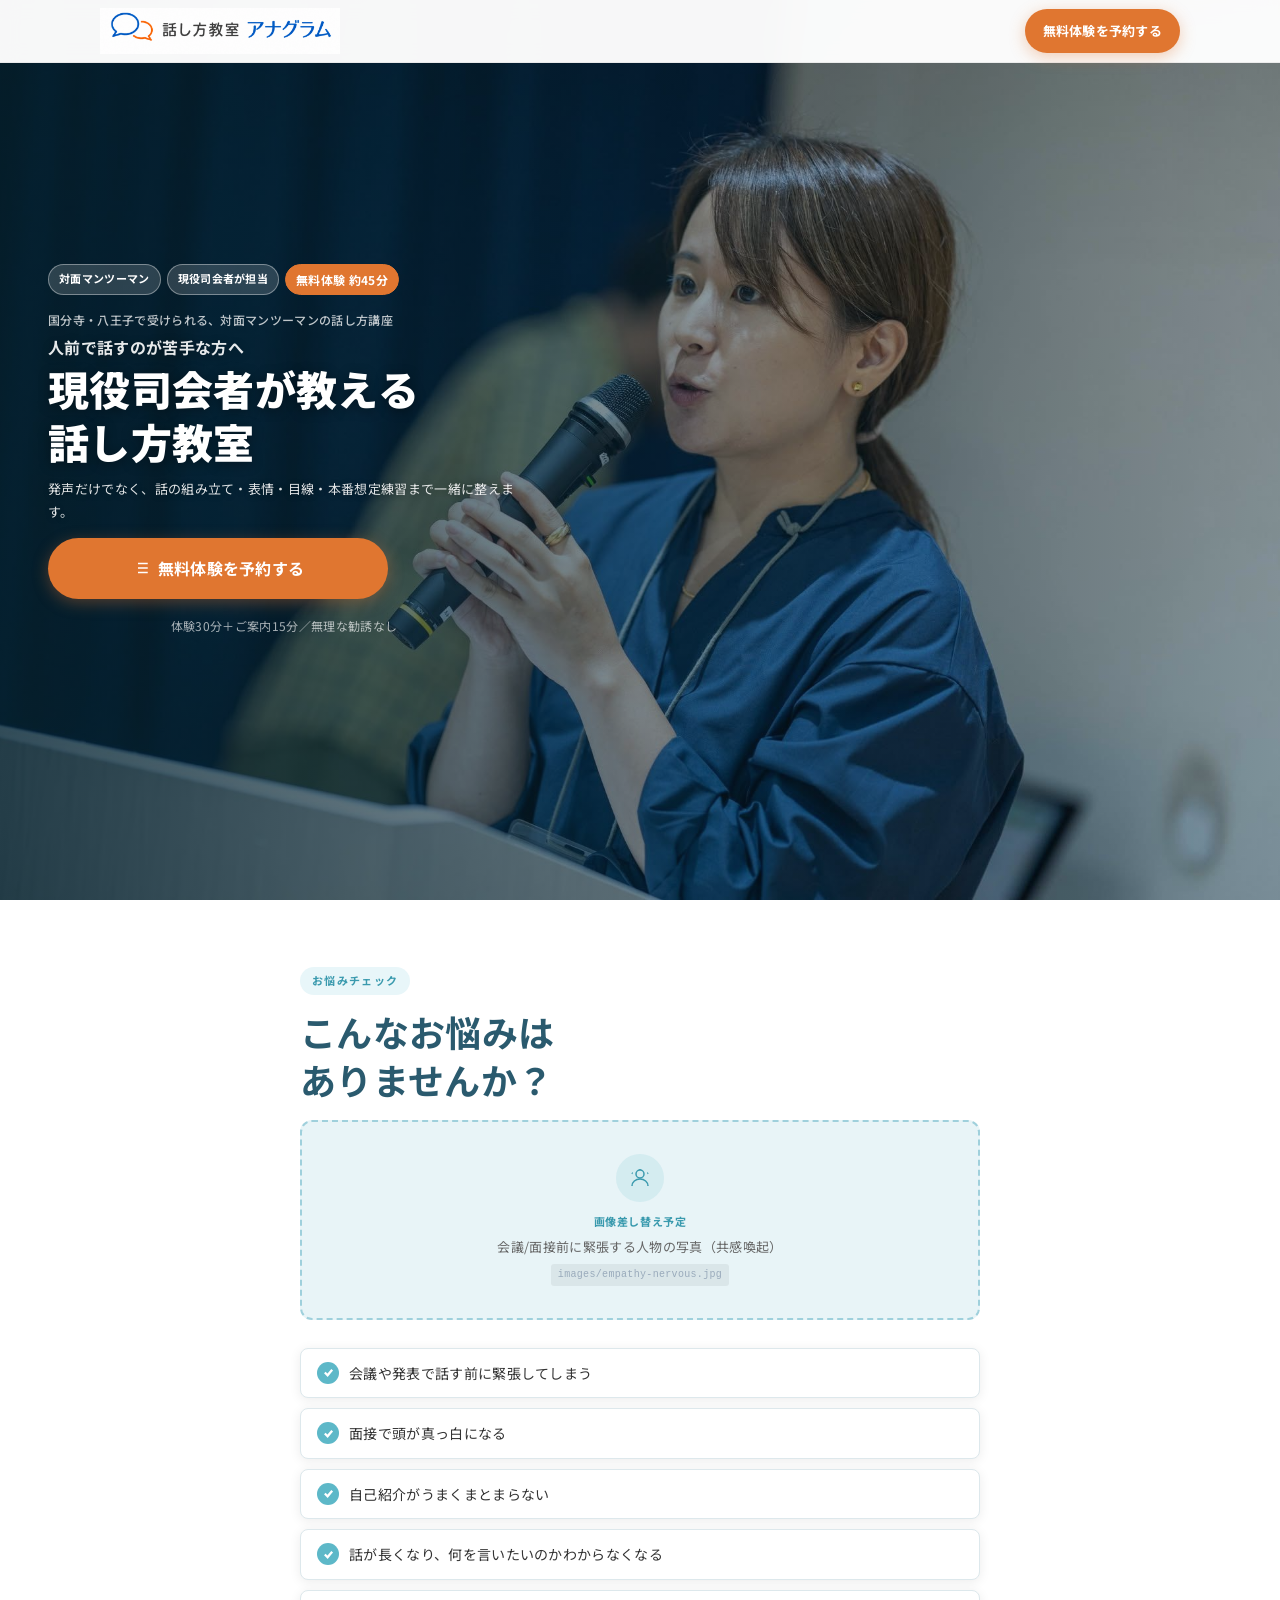
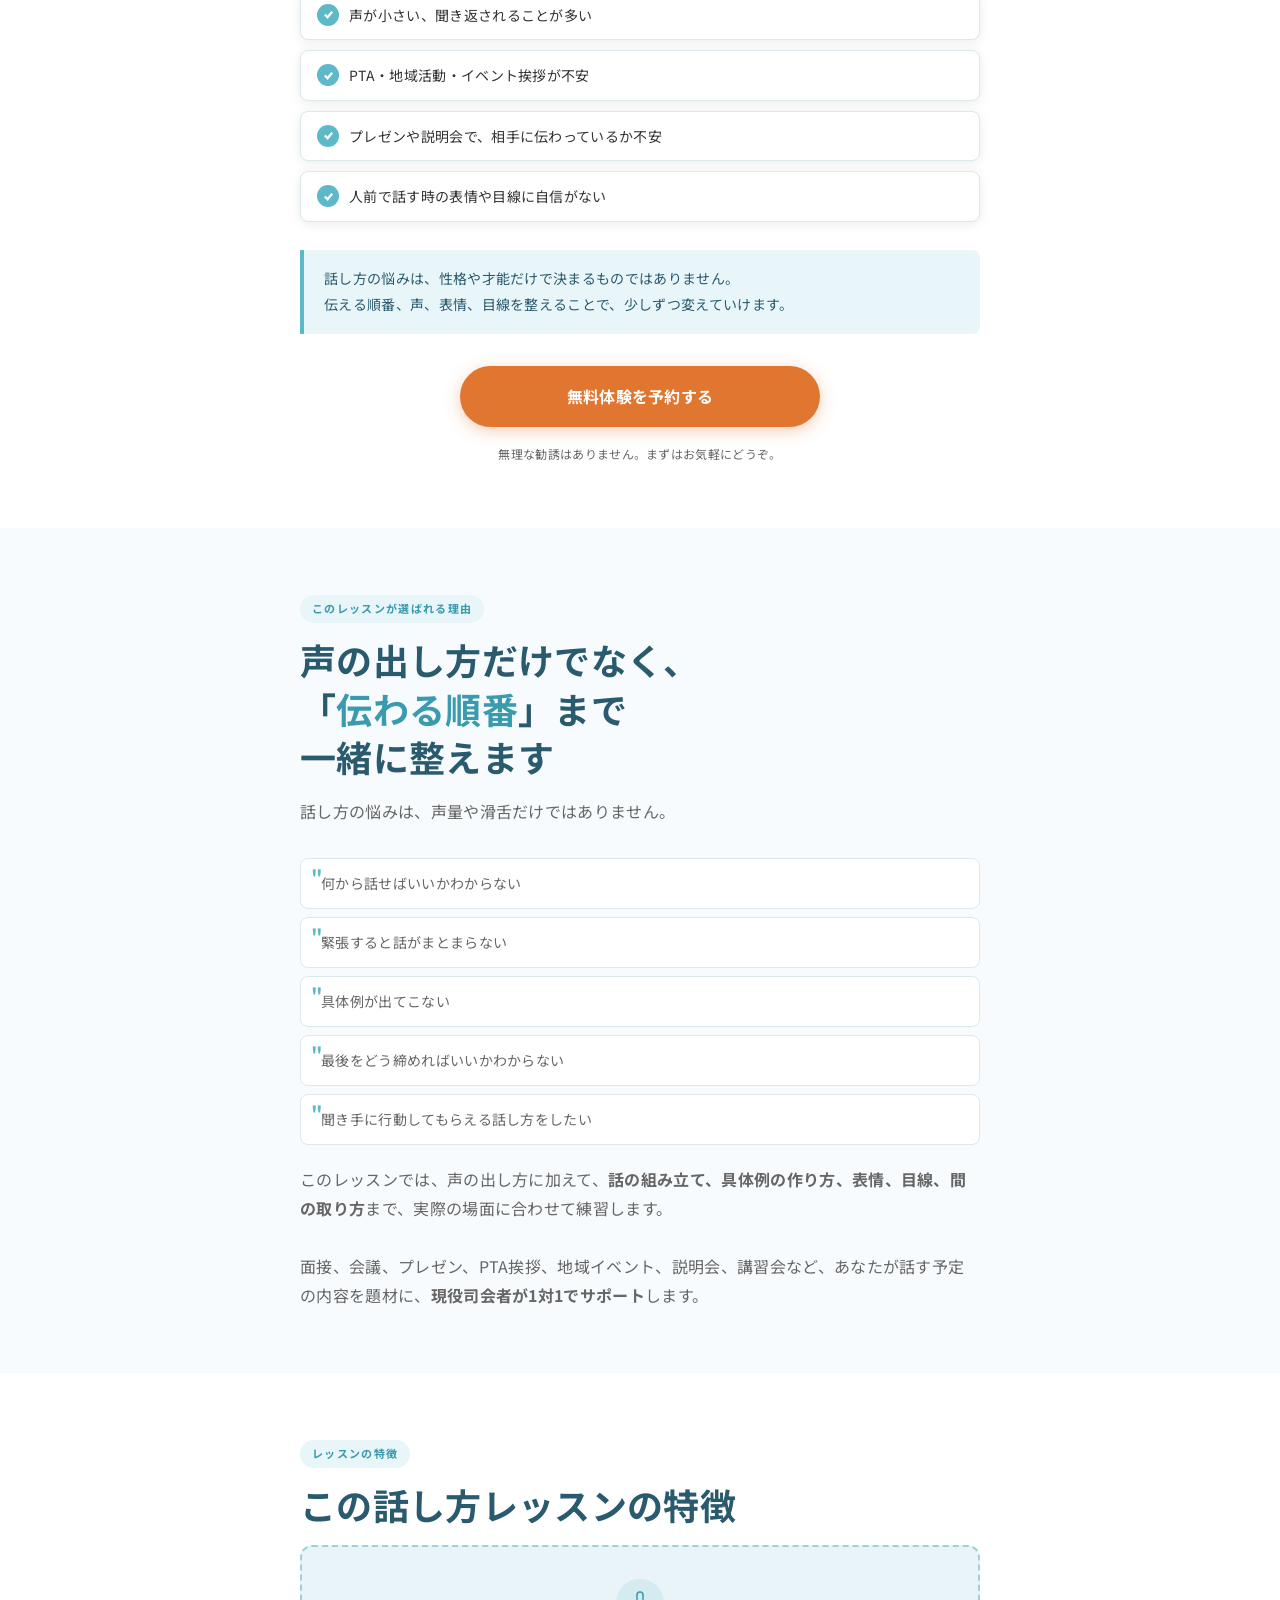
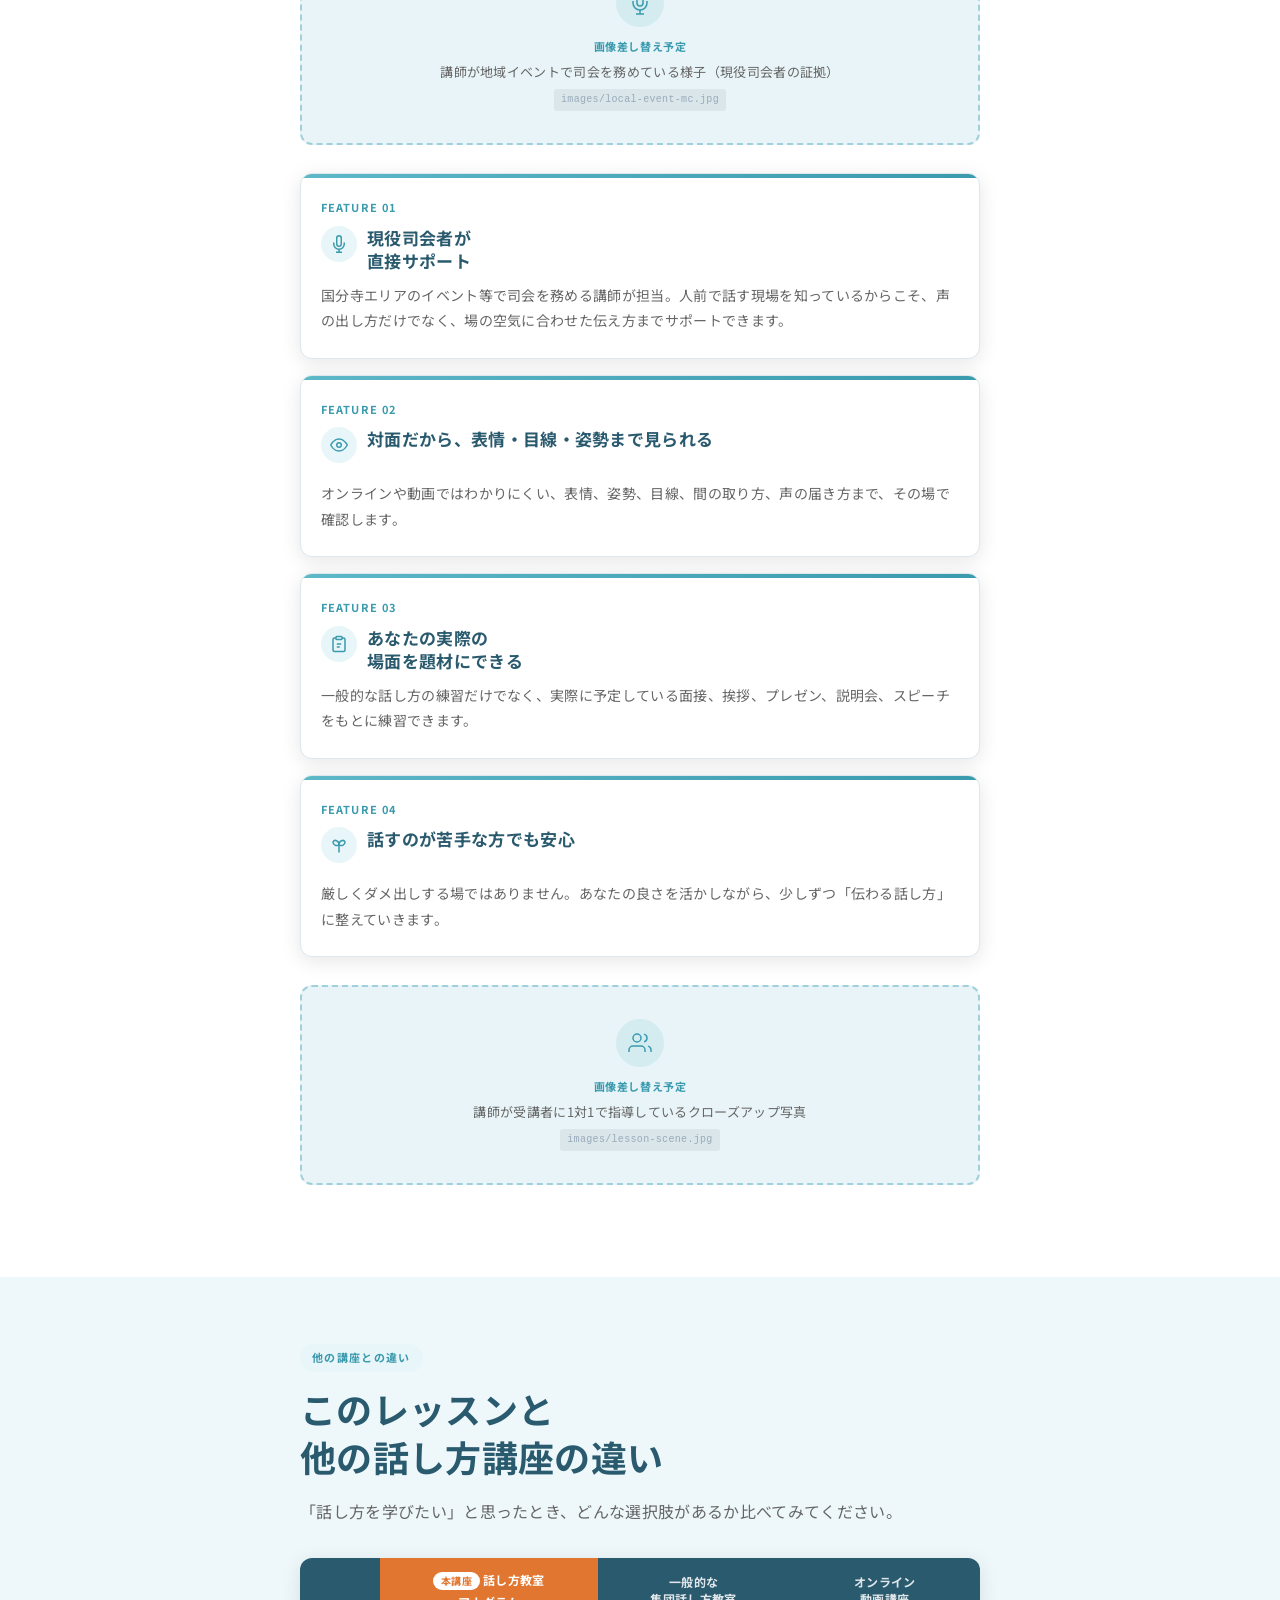
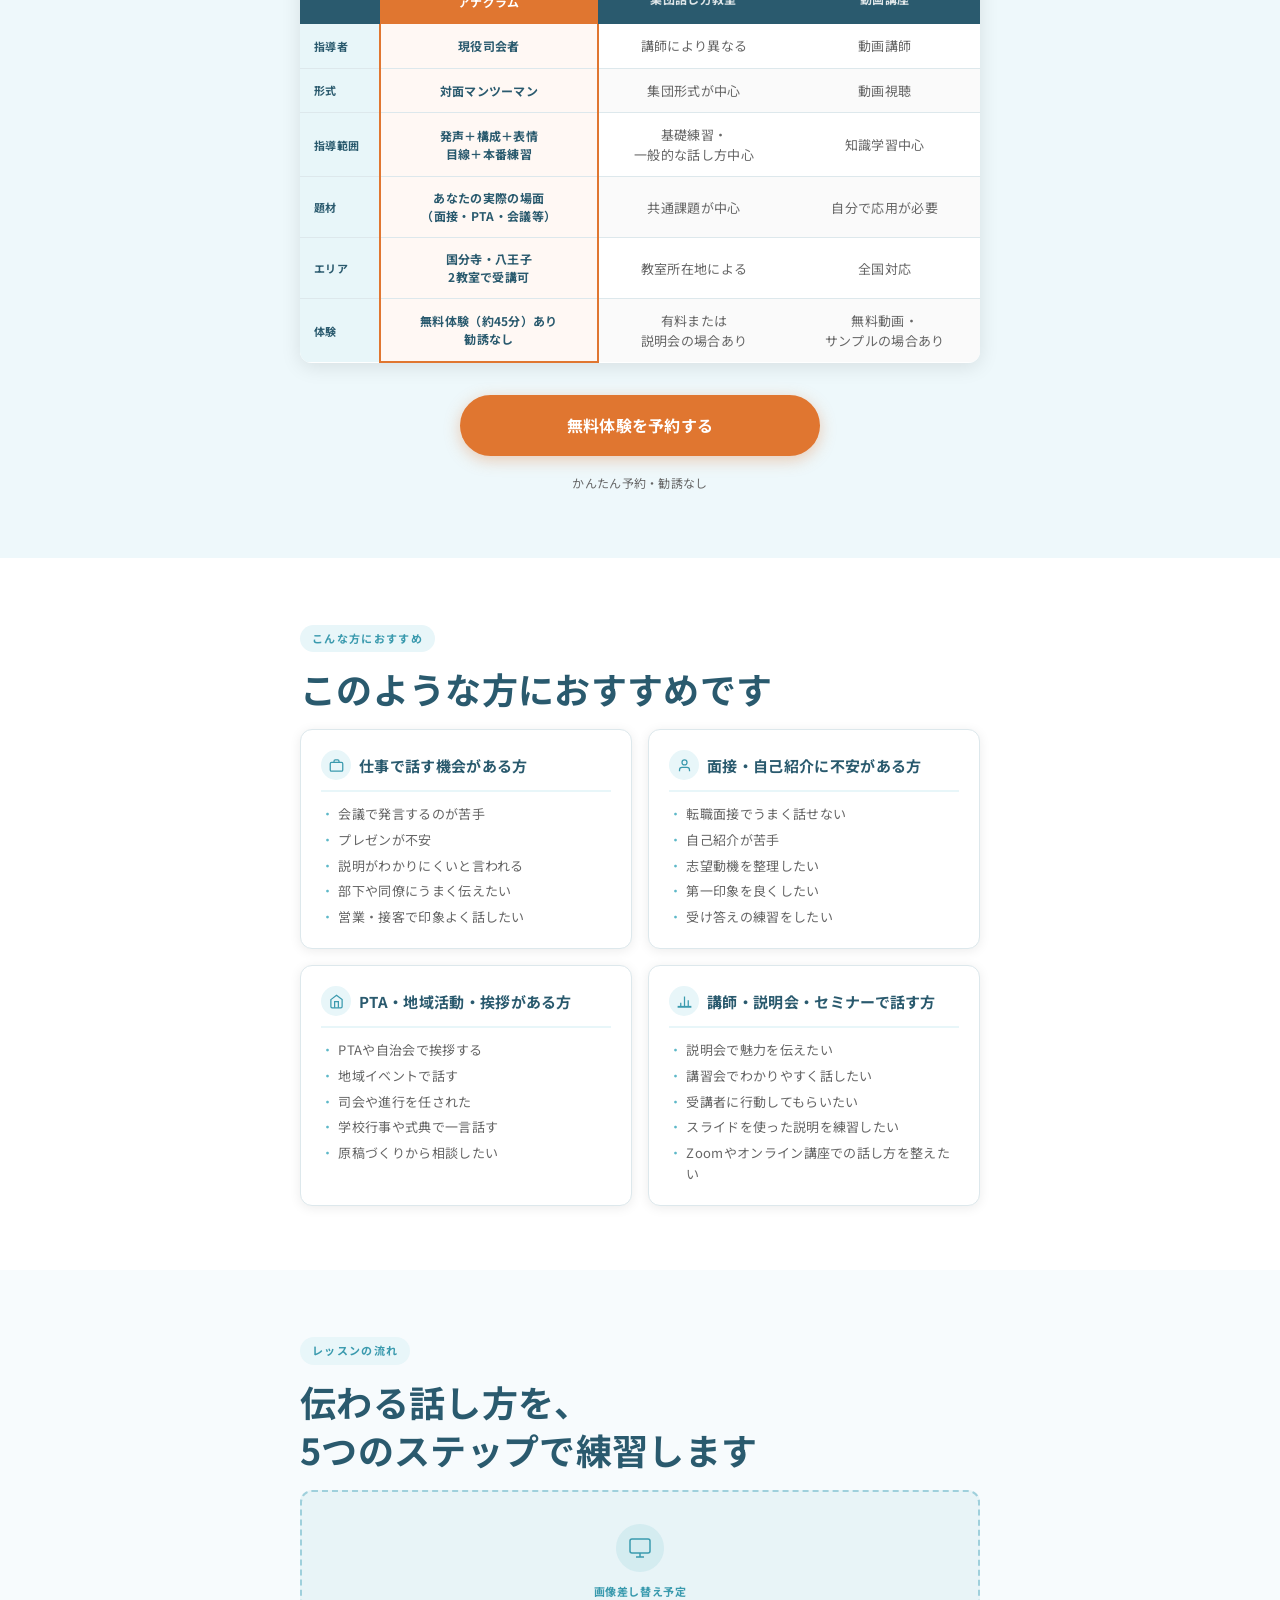
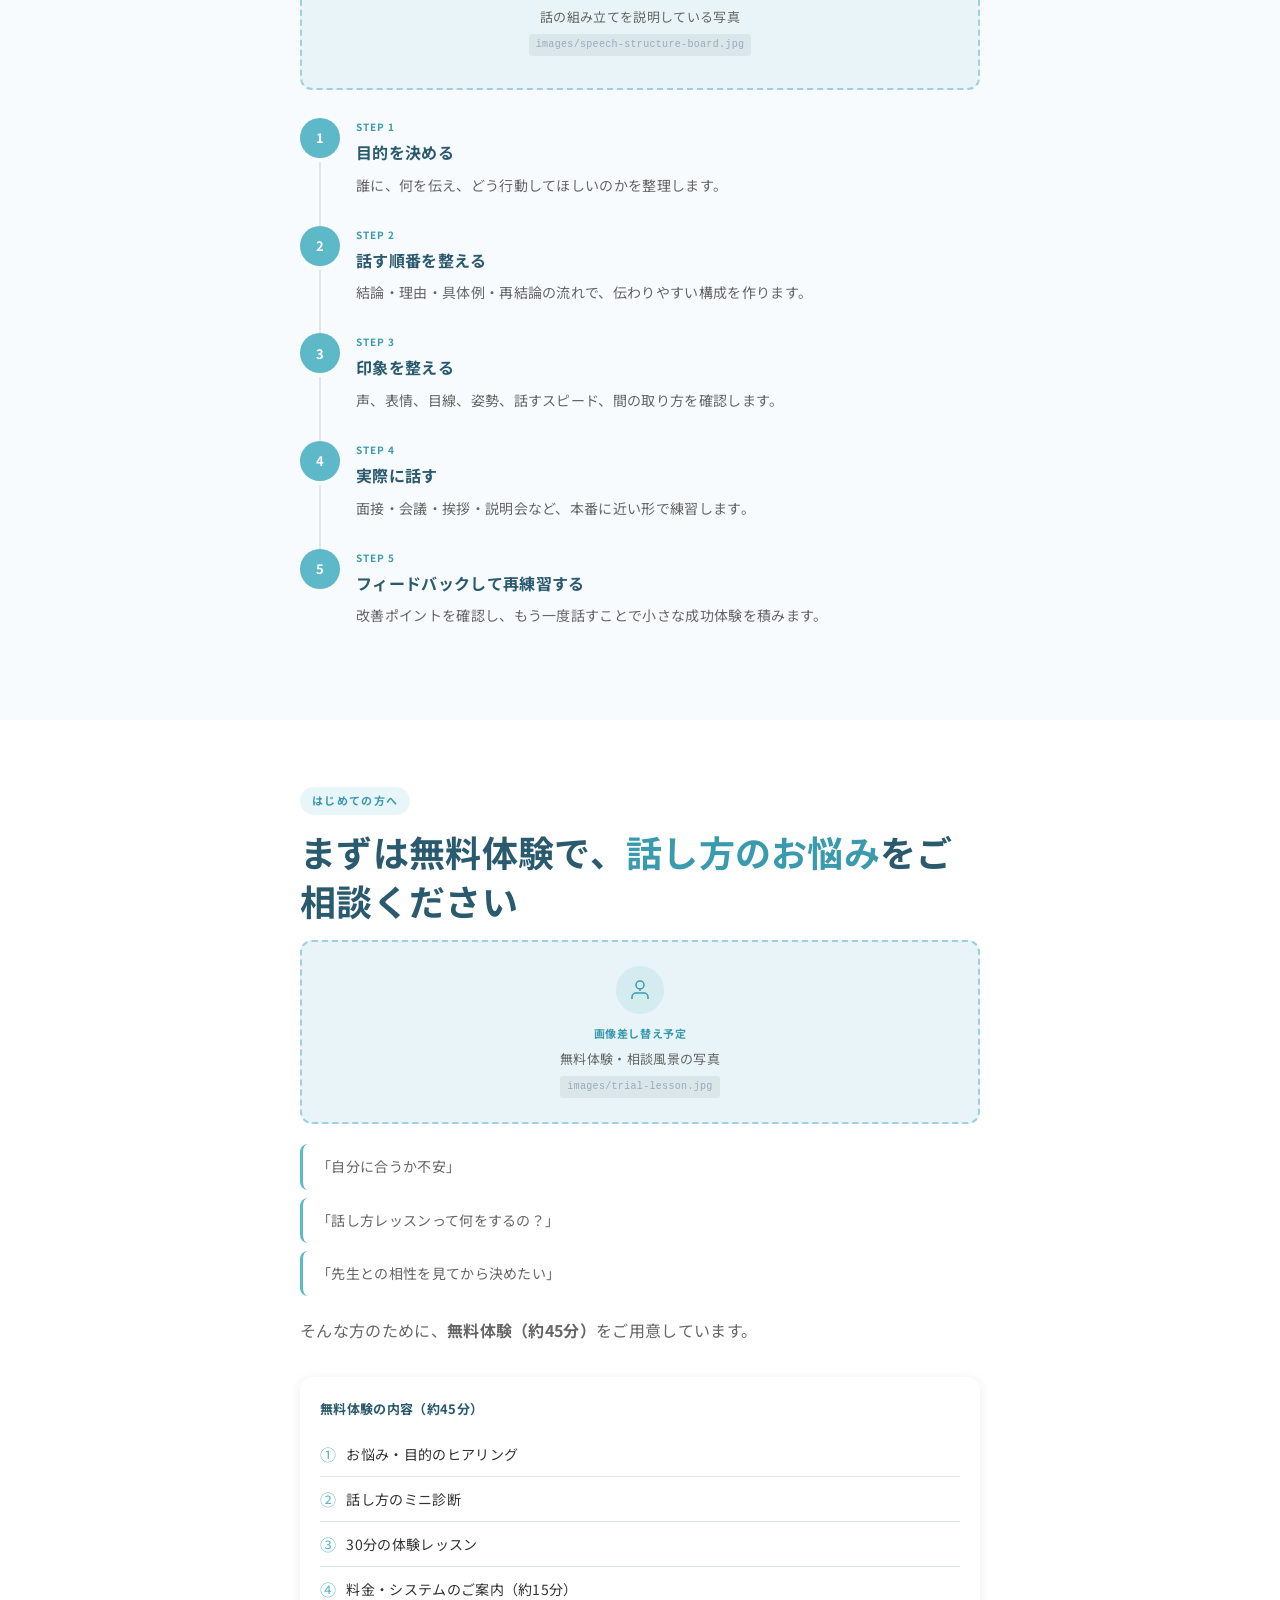
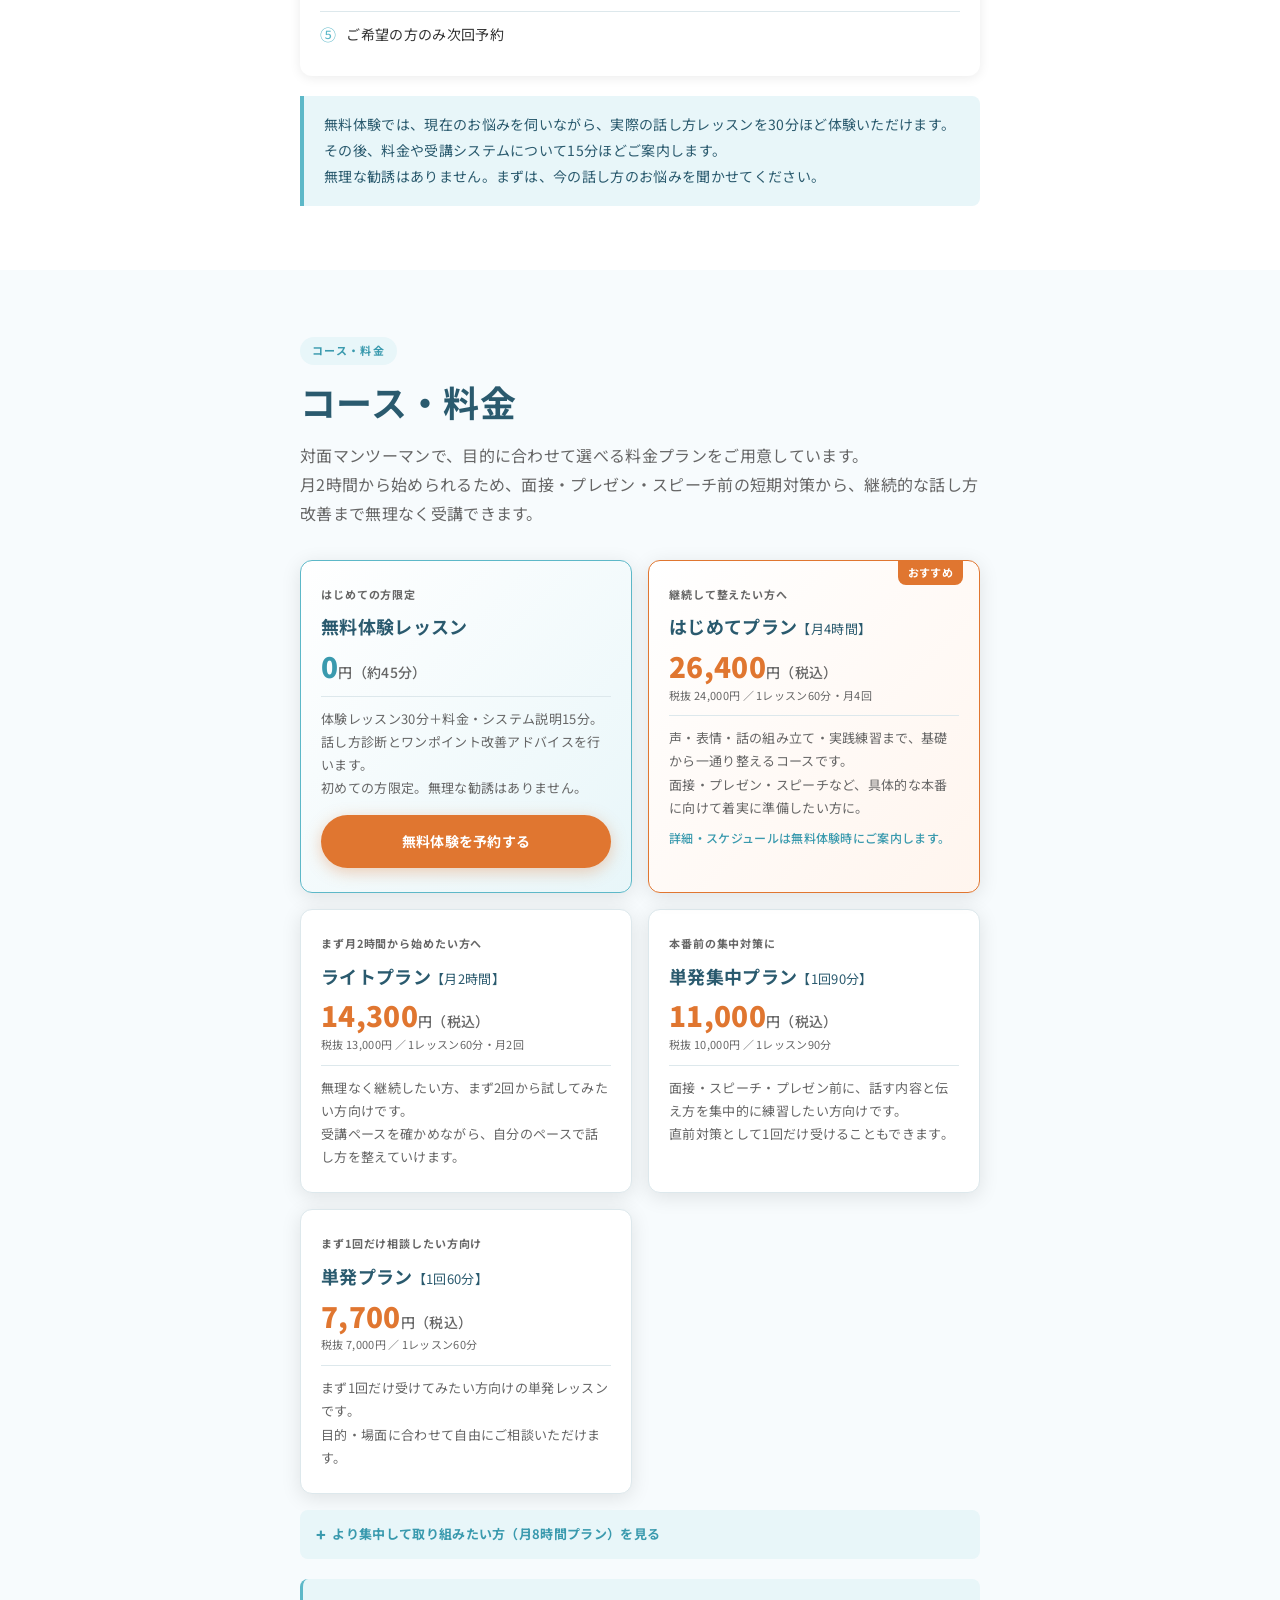
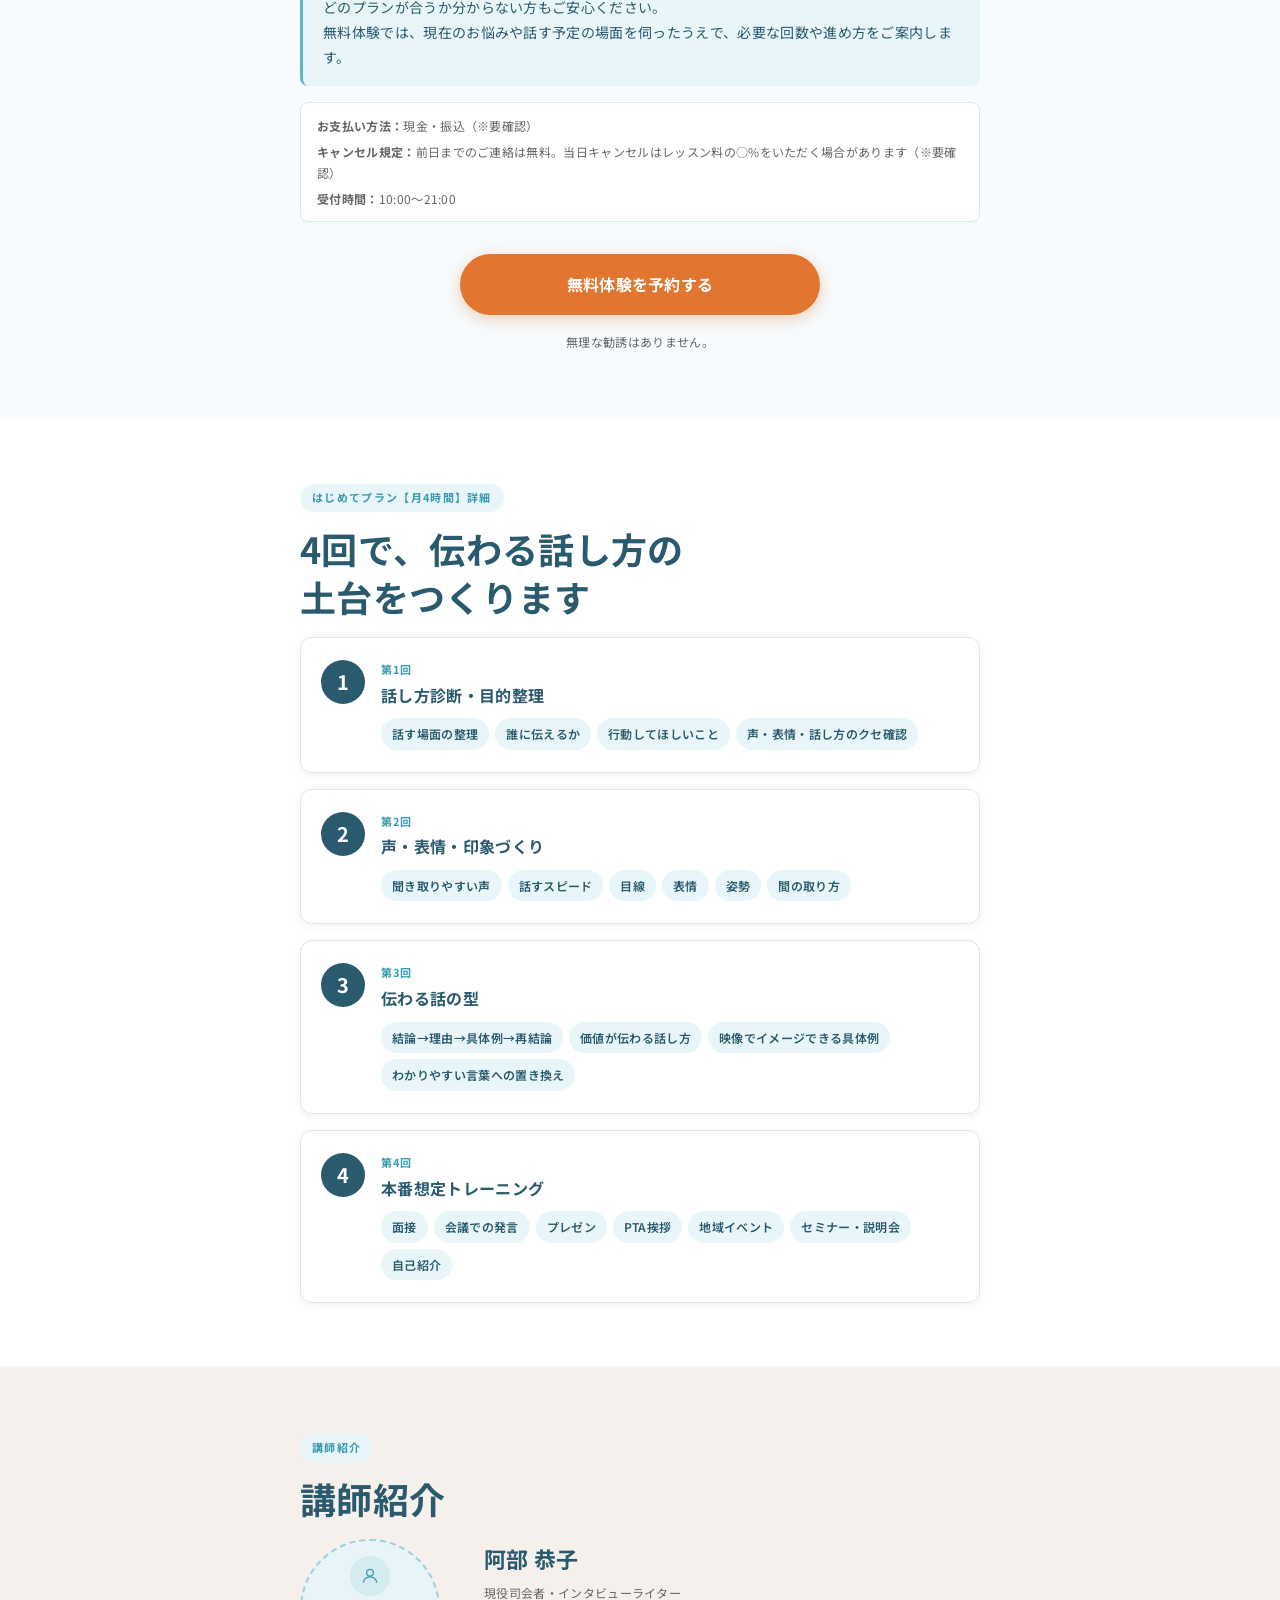
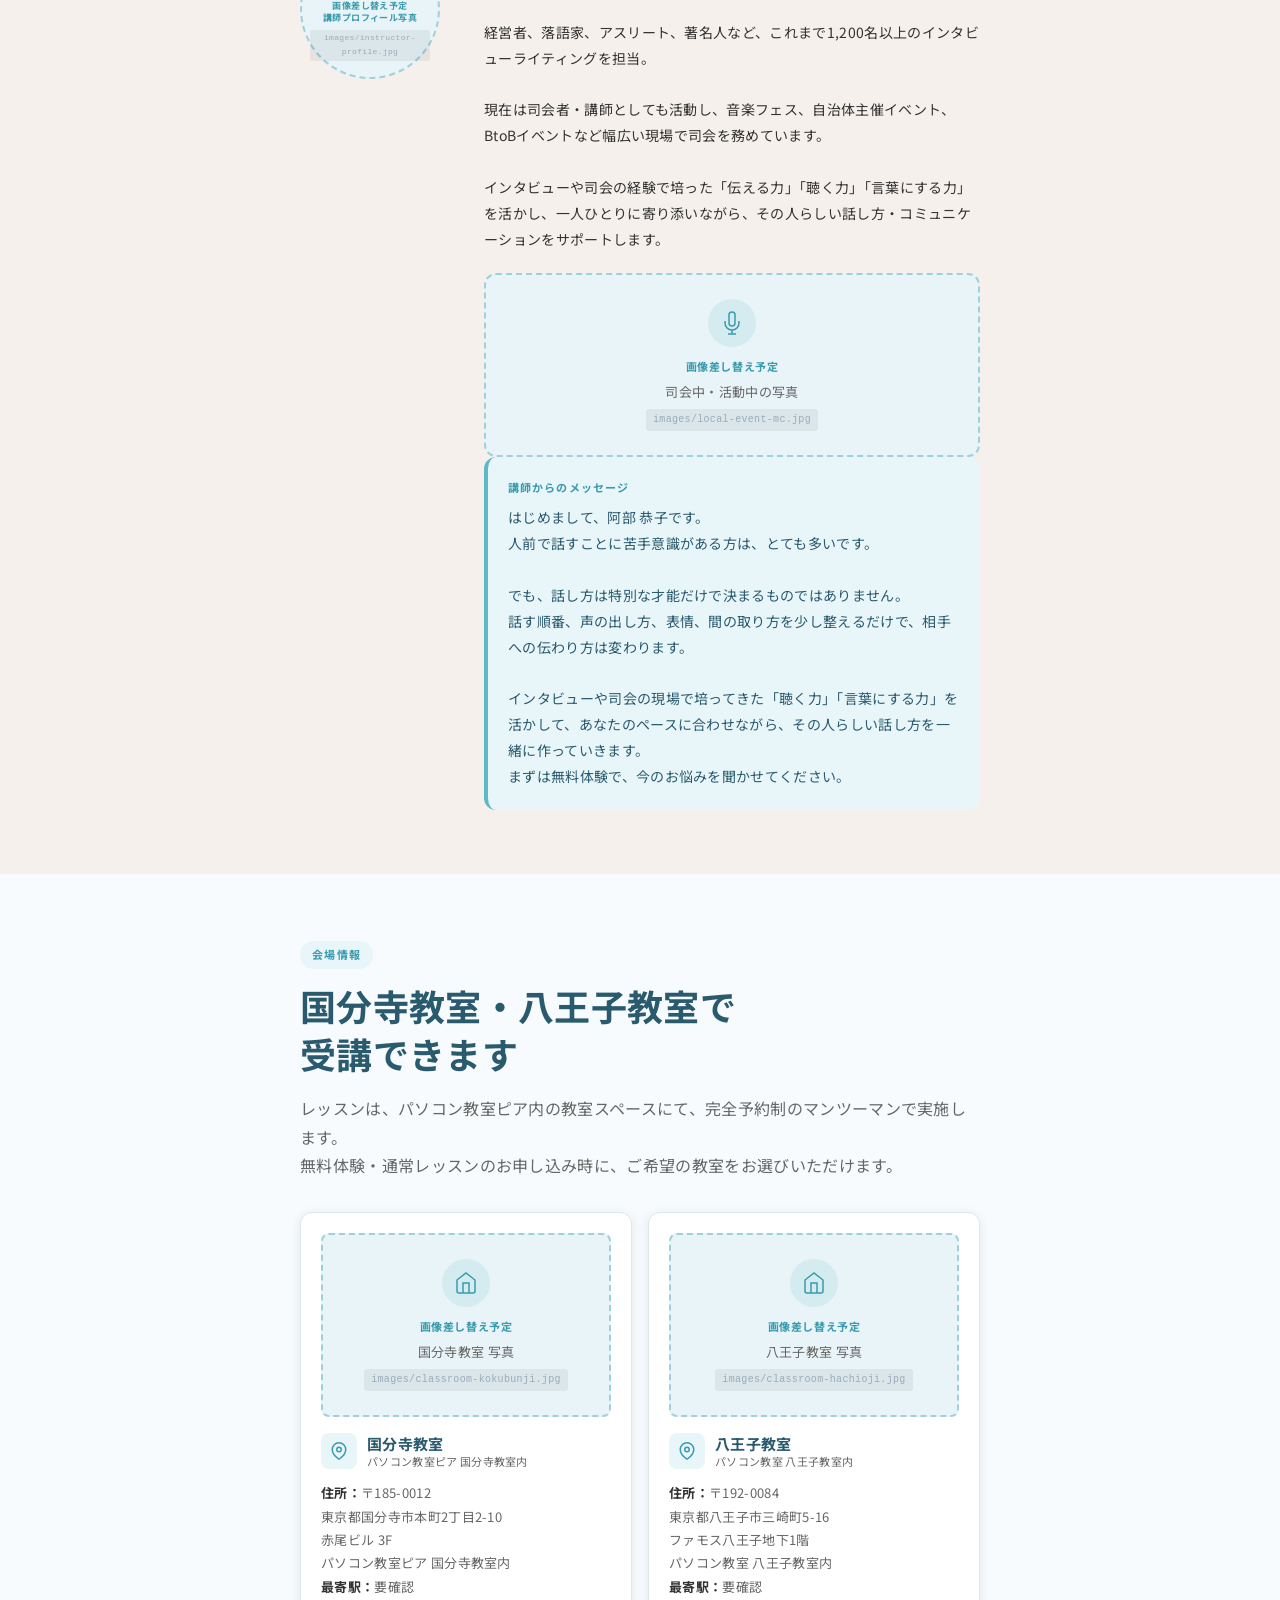
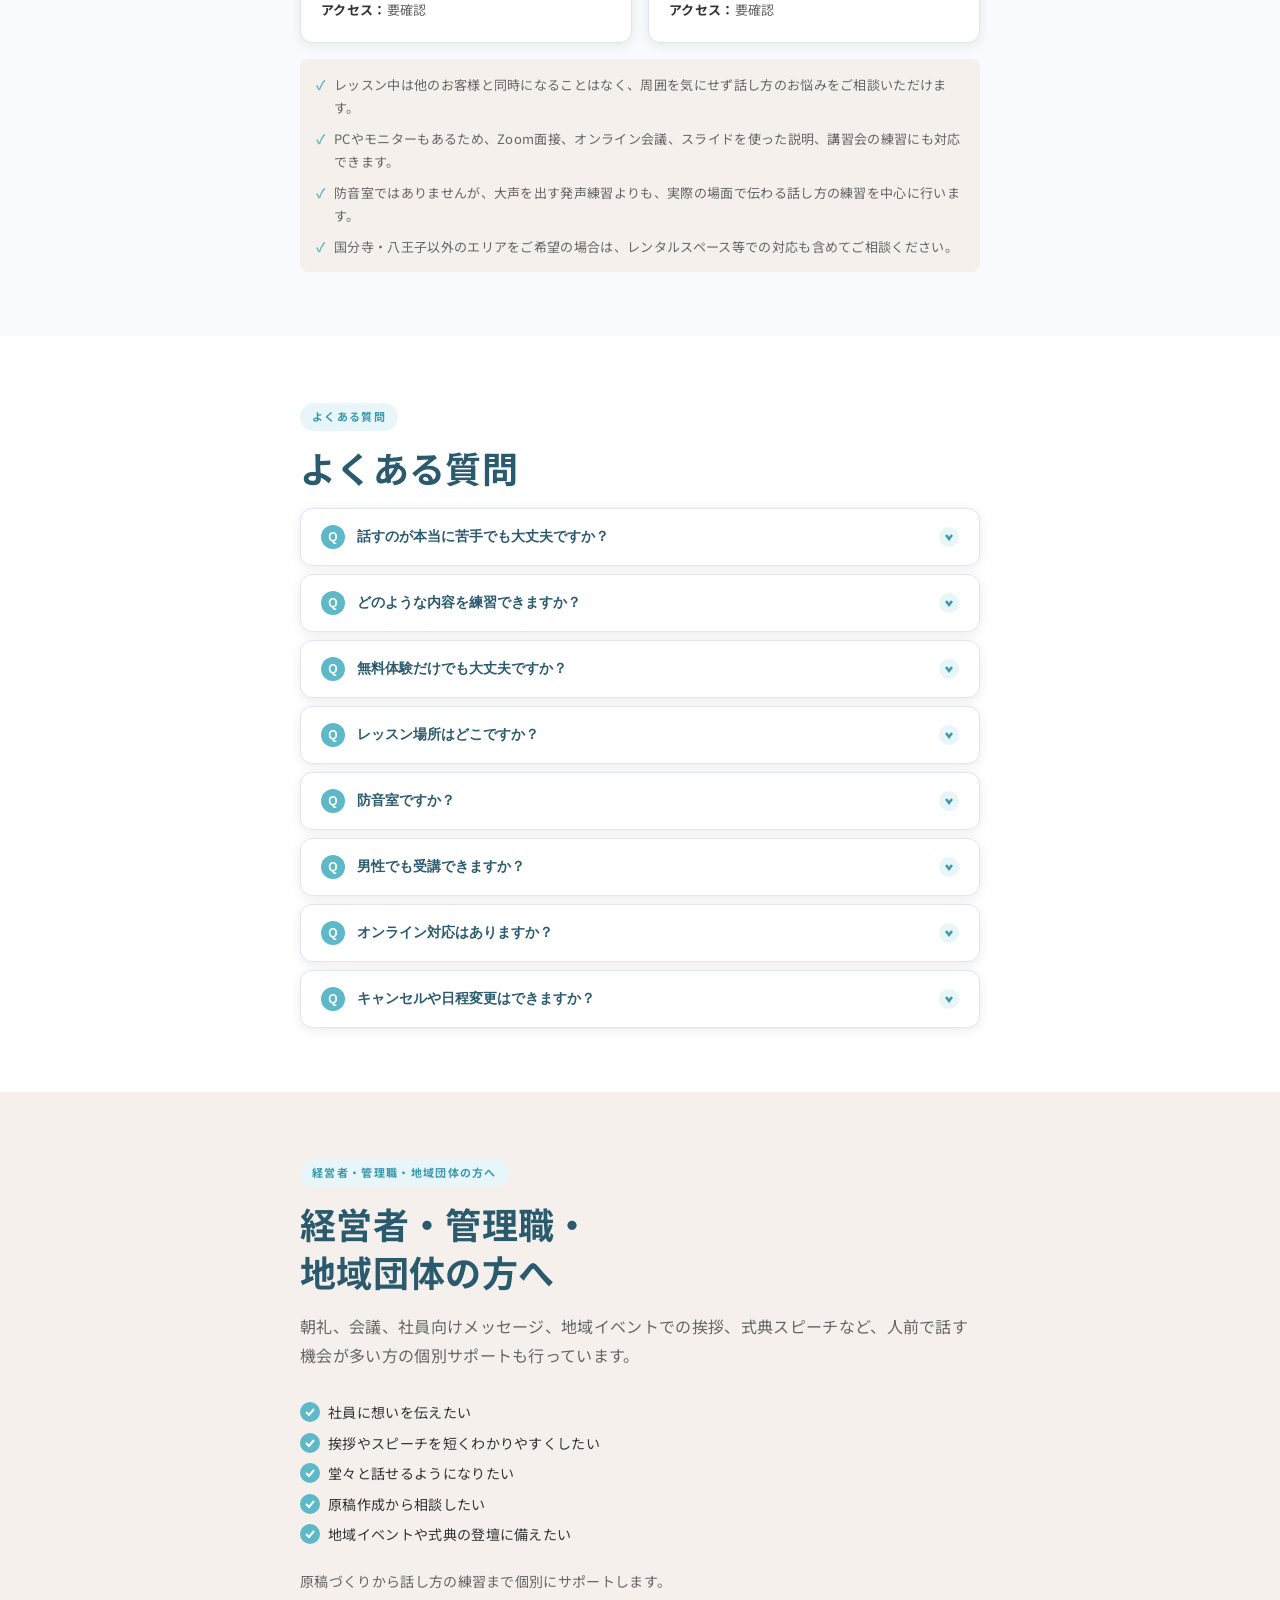
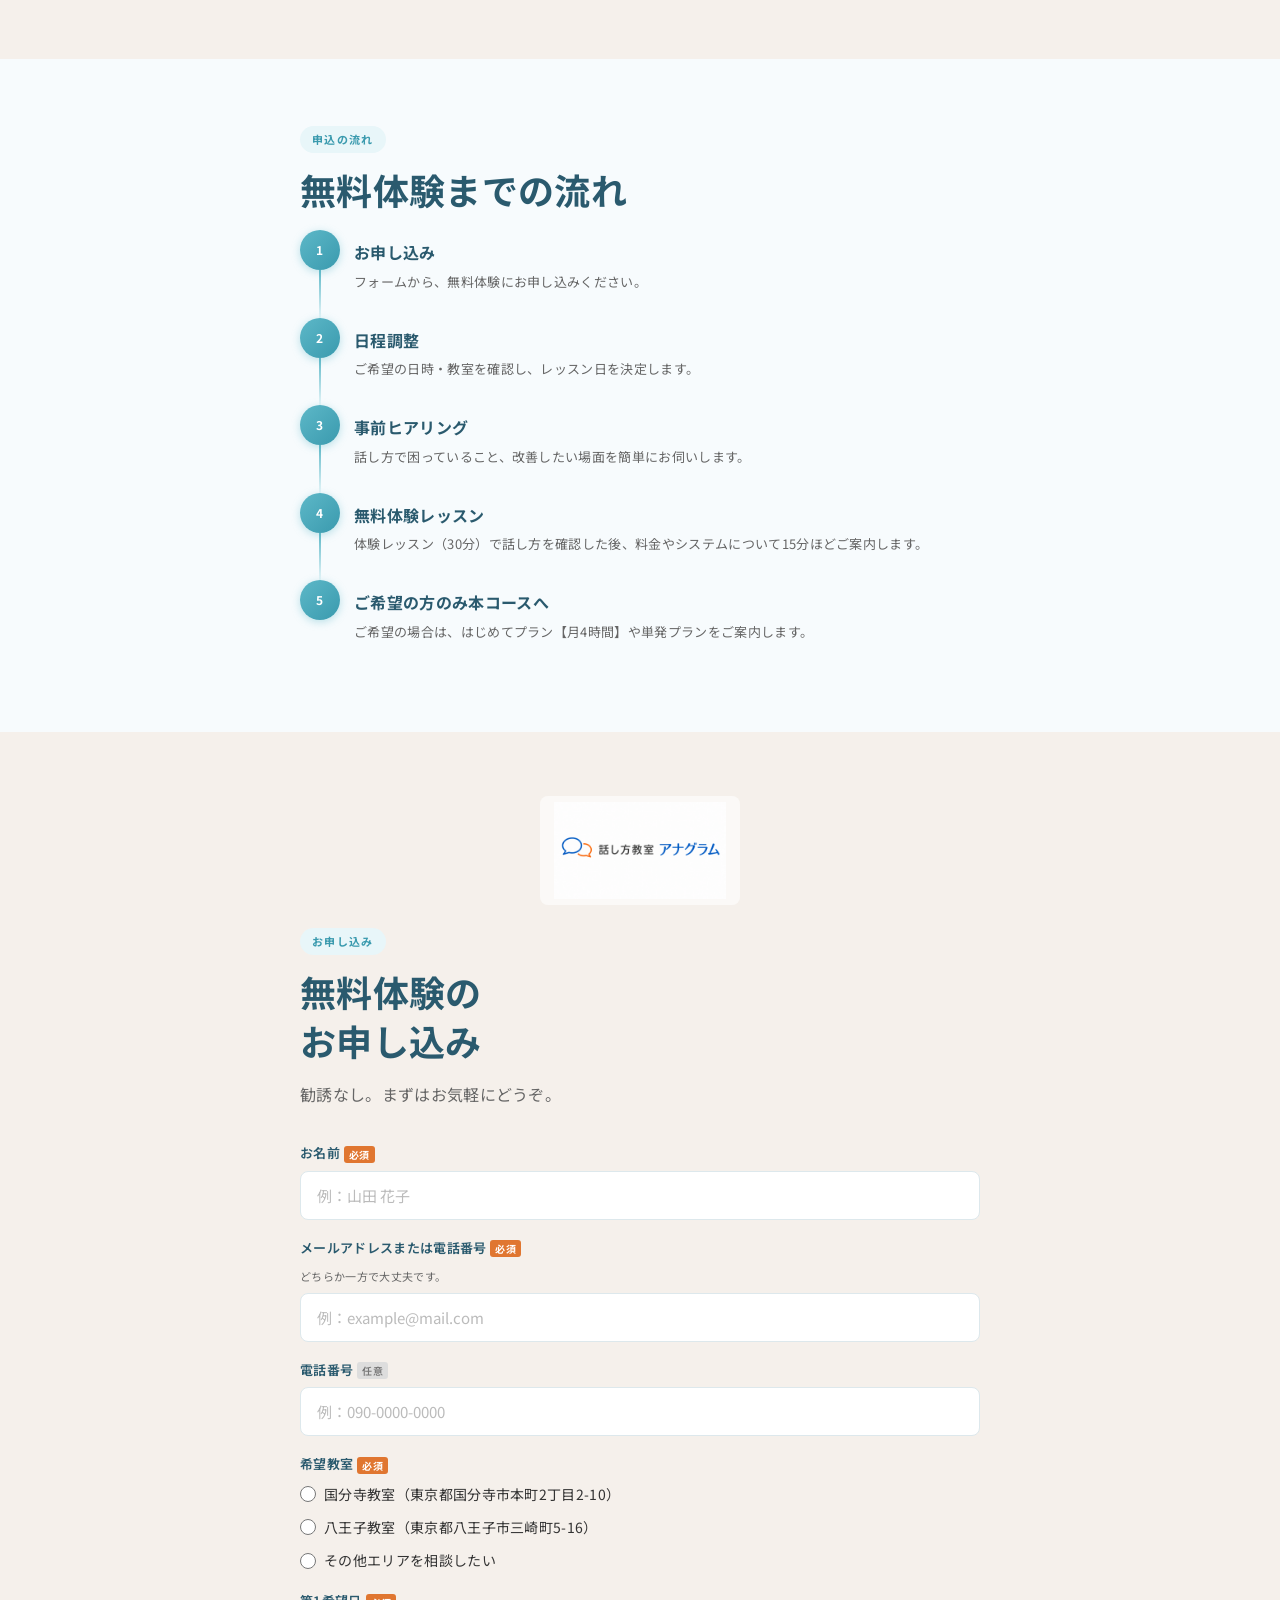
==== commit bc47fb28: "Revise pricing section order and add plan guidance copy" ====
--- a/index.html
+++ b/index.html
@@ -3,9 +3,8 @@
 <head>
   <meta charset="UTF-8" />
   <meta name="viewport" content="width=device-width, initial-scale=1.0" />
-  <meta name="description" content="国分寺・八王子エリアの話し方教室。現役司会者が対面マンツーマンで、声・表情・話の組み立てを丁寧に指導。面接・プレゼン・挨拶・PTA・説明会に向けた45分無料体験受付中。パソコン教室ピア 国分寺教室・八王子教室にて実施。" />
-  <title>現役司会者が教える話し方教室｜国分寺・八王子・立川エリア対応</title>
-  <!-- Google Fonts -->
+  <meta name="description" content="国分寺・八王子エリアの話し方教室。現役司会者が対面マンツーマンで、声・表情・話の組み立てを丁寧に指導。面接・プレゼン・挨拶・PTA・説明会に向けた無料体験（約45分）受付中。パソコン教室ピア 国分寺教室・八王子教室にて実施。" />
+  <title>現役司会者が教える話し方教室｜国分寺・八王子エリア 対面マンツーマン</title>
   <link rel="preconnect" href="https://fonts.googleapis.com" />
   <link rel="preconnect" href="https://fonts.gstatic.com" crossorigin />
   <link href="https://fonts.googleapis.com/css2?family=Noto+Sans+JP:wght@400;500;700;900&display=swap" rel="stylesheet" />
@@ -18,7 +17,6 @@
 ============================== -->
 <header class="site-header">
   <div class="header-inner">
-    <!-- TODO: ロゴ画像に差し替え → images/logo-anagram.png -->
     <a href="#top" class="site-logo" aria-label="話し方教室アナグラム トップへ">
       <img
         src="images/logo-anagram.png"
@@ -26,14 +24,14 @@
         width="480" height="120"
         onerror="this.style.display='none';this.nextElementSibling.style.display='block'"
       />
-      <!-- 画像未読込時フォールバック（logo-anagram.png 配置後は非表示） -->
       <span class="logo-fallback" style="display:none;font-size:14px;font-weight:700;color:var(--color-accent);line-height:1.3;">
         話し方教室 アナグラム<small style="display:block;font-size:10px;font-weight:400;color:var(--color-text-light);">国分寺・八王子エリア対応</small>
       </span>
     </a>
     <nav class="header-actions">
-      <a href="#form" class="btn btn--primary">45分無料体験を予約する</a>
-      <a href="https://lin.ee/XXXXXXXX" class="btn btn--line" target="_blank" rel="noopener">LINEで相談</a>
+      <a href="#form" class="btn btn--primary">無料体験を予約する</a>
+      <!-- LINE CTA：公式アカウント準備中のため一時非表示 -->
+      <a href="https://lin.ee/XXXXXXXX" data-todo="正式LINEリンク要設定" class="btn btn--line is-hidden-until-line-ready" target="_blank" rel="noopener">LINEで相談</a>
     </nav>
   </div>
 </header>
@@ -43,10 +41,6 @@
   01. Hero / First View
 ============================== -->
 <section class="hero" id="top">
-  <!-- KV画像：現役司会者がマイクを持って話している写真 images/instructor-hero.jpg -->
-
-  <!-- スマホ表示用：写真を上部に配置 (Pattern A) -->
-  <!-- PC では CSS background-image として同じファイルを使用 -->
   <div class="hero__photo">
     <img
       src="images/instructor-hero.jpg"
@@ -54,38 +48,32 @@
       width="1366" height="911"
     />
   </div>
-
-  <!-- PC表示用グラデーションオーバーレイ（左濃→右薄） -->
   <div class="hero__overlay"></div>
   <div class="hero__content">
     <div class="hero__badges">
-      <span class="hero__badge">✨ 45分無料体験</span>
-      <span class="hero__badge">👤 対面マンツーマン</span>
-      <span class="hero__badge">🌱 初心者歓迎</span>
-      <span class="hero__badge">🎤 現役司会者が担当</span>
-      <span class="hero__badge">🙅 無理な勧誘なし</span>
-    </div>
-    <p class="hero__eyebrow">国分寺・八王子・立川エリア対応 ／ パソコン教室ピアにて実施</p>
+      <span class="hero__badge">対面マンツーマン</span>
+      <span class="hero__badge">現役司会者が担当</span>
+      <span class="hero__badge hero__badge--highlight">無料体験 約45分</span>
+    </div>
+    <p class="hero__eyebrow">国分寺・八王子で受けられる、対面マンツーマンの話し方講座</p>
     <h1 class="hero__title">
       <span class="hero__title--small">人前で話すのが苦手な方へ</span>
       現役司会者が教える<br>話し方教室
     </h1>
-    <p class="hero__sub">
-      国分寺・八王子エリア対応。<br>
-      面接・発表・挨拶・説明会に向けて、<br>
-      声・表情・話の組み立てを1対1でやさしく整えます。
+    <p class="hero__diff">
+      発声だけでなく、話の組み立て・表情・目線・本番想定練習まで一緒に整えます。
     </p>
     <div class="hero__cta">
       <a href="#form" class="btn btn--primary">
         <svg width="18" height="18" viewBox="0 0 24 24" fill="none" stroke="currentColor" stroke-width="2"><path d="M8 6h13M8 12h13M8 18h13M3 6h.01M3 12h.01M3 18h.01"/></svg>
-        45分無料体験を予約する
+        無料体験を予約する
       </a>
-      <a href="https://lin.ee/XXXXXXXX" class="btn btn--line" target="_blank" rel="noopener">
-        <!-- LINEリンクは後から差し替えてください -->
+      <p class="cta-note">体験30分＋ご案内15分／無理な勧誘なし</p>
+      <!-- LINE CTA：公式アカウント準備中のため一時非表示 -->
+      <a href="https://lin.ee/XXXXXXXX" data-todo="正式LINEリンク要設定" class="btn btn--line btn--line-sub is-hidden-until-line-ready" target="_blank" rel="noopener">
         <svg width="18" height="18" viewBox="0 0 24 24" fill="currentColor"><path d="M12 2C6.48 2 2 6.03 2 11c0 3.27 1.84 6.14 4.64 7.89.21.13.35.36.32.61l-.33 2.01c-.05.32.28.56.57.42l2.24-1.12c.17-.08.36-.1.54-.05.42.1.85.15 1.29.15 5.52 0 10-4.03 10-9S17.52 2 12 2z"/></svg>
         LINEで相談する
       </a>
-      <p class="cta-note">まずはお気軽にご相談ください。無理な勧誘はありません。</p>
     </div>
   </div>
 </section>
@@ -98,6 +86,18 @@
   <div class="container">
     <p class="section-label fade-in">お悩みチェック</p>
     <h2 class="section-title fade-in">こんなお悩みは<br>ありませんか？</h2>
+
+    <!-- ［画像プレースホルダー｜内容: 会議/面接前に緊張する人物／比率: 16:9／用途: 共感喚起／ファイル: images/empathy-nervous.jpg］ -->
+    <div class="feature-image-wrap fade-in">
+      <div class="image-placeholder" data-image="images/empathy-nervous.jpg">
+        <div class="placeholder-icon">
+          <svg viewBox="0 0 24 24" fill="none" stroke="currentColor" stroke-width="1.5"><circle cx="12" cy="8" r="4"/><path d="M4 20c0-4 3.6-7 8-7s8 3 8 7"/><path d="M12 3v1M20.2 7l-.9.5M3.8 7l.9.5"/></svg>
+        </div>
+        <p class="placeholder-title">画像差し替え予定</p>
+        <p class="placeholder-desc">会議/面接前に緊張する人物の写真（共感喚起）</p>
+        <p class="placeholder-filename">images/empathy-nervous.jpg</p>
+      </div>
+    </div>
 
     <ul class="checklist fade-in">
       <li class="checklist__item">
@@ -139,9 +139,11 @@
       伝える順番、声、表情、目線を整えることで、少しずつ変えていけます。
     </div>
 
+    <!-- CTA：悩み直後 -->
     <div class="cta-block fade-in">
-      <a href="#form" class="btn btn--primary">45分無料体験を予約する</a>
-      <a href="https://lin.ee/XXXXXXXX" class="btn btn--line" target="_blank" rel="noopener">LINEで相談する</a>
+      <a href="#form" class="btn btn--primary">無料体験を予約する</a>
+      <!-- LINE CTA：公式アカウント準備中のため一時非表示 -->
+      <a href="https://lin.ee/XXXXXXXX" data-todo="正式LINEリンク要設定" class="btn btn--line is-hidden-until-line-ready" target="_blank" rel="noopener">LINEで相談する</a>
       <p class="cta-note">無理な勧誘はありません。まずはお気軽にどうぞ。</p>
     </div>
   </div>
@@ -181,52 +183,153 @@
     <p class="section-label fade-in">レッスンの特徴</p>
     <h2 class="section-title fade-in">この話し方レッスンの特徴</h2>
 
-    <!-- TODO: レッスン風景・指導中の写真に差し替え → images/lesson-scene.jpg -->
-    <!--
-      差し替え時はこの div.feature-image-wrap ごと以下に置き換え：
-      <figure class="feature-image-wrap">
-        <img src="images/lesson-scene.jpg" alt="講師が受講者の話し方を対面で指導している様子" style="width:100%;border-radius:12px;" />
-      </figure>
-    -->
+    <!-- 司会実績の証拠：local-event-mc.jpg を差別化の根拠として配置 -->
+    <!-- ［画像プレースホルダー｜内容: 講師が地域イベントで司会を務めている様子／比率: 16:9／用途: 現役司会者の実績証明／ファイル: images/local-event-mc.jpg］ -->
     <div class="feature-image-wrap fade-in">
-      <div class="image-placeholder" data-image="images/lesson-scene.jpg">
-        <div class="placeholder-icon">📷</div>
+      <div class="image-placeholder" data-image="images/local-event-mc.jpg">
+        <div class="placeholder-icon">
+          <svg viewBox="0 0 24 24" fill="none" stroke="currentColor" stroke-width="1.5"><path d="M12 1a3 3 0 0 0-3 3v8a3 3 0 0 0 6 0V4a3 3 0 0 0-3-3z"/><path d="M19 10v2a7 7 0 0 1-14 0v-2"/><line x1="12" y1="19" x2="12" y2="23"/><line x1="8" y1="23" x2="16" y2="23"/></svg>
+        </div>
         <p class="placeholder-title">画像差し替え予定</p>
-        <p class="placeholder-desc">レッスン風景・指導中の写真</p>
-        <p class="placeholder-filename">images/lesson-scene.jpg</p>
+        <p class="placeholder-desc">講師が地域イベントで司会を務めている様子（現役司会者の証拠）</p>
+        <p class="placeholder-filename">images/local-event-mc.jpg</p>
       </div>
     </div>
 
     <div class="card-grid fade-in">
       <div class="feature-card">
         <p class="feature-card__num">FEATURE 01</p>
-        <h3 class="feature-card__title">🎤 現役司会者が<br>直接サポート</h3>
+        <h3 class="feature-card__title">
+          <span class="feature-card__icon">
+            <svg viewBox="0 0 24 24" fill="none" stroke="currentColor" stroke-width="2"><path d="M12 1a3 3 0 0 0-3 3v8a3 3 0 0 0 6 0V4a3 3 0 0 0-3-3z"/><path d="M19 10v2a7 7 0 0 1-14 0v-2"/><line x1="12" y1="19" x2="12" y2="23"/><line x1="8" y1="23" x2="16" y2="23"/></svg>
+          </span>
+          現役司会者が<br>直接サポート
+        </h3>
         <p class="feature-card__body">
           国分寺エリアのイベント等で司会を務める講師が担当。人前で話す現場を知っているからこそ、声の出し方だけでなく、場の空気に合わせた伝え方までサポートできます。
         </p>
       </div>
       <div class="feature-card">
         <p class="feature-card__num">FEATURE 02</p>
-        <h3 class="feature-card__title">👀 対面だから、表情・目線・姿勢まで見られる</h3>
+        <h3 class="feature-card__title">
+          <span class="feature-card__icon">
+            <svg viewBox="0 0 24 24" fill="none" stroke="currentColor" stroke-width="2"><path d="M1 12s4-8 11-8 11 8 11 8-4 8-11 8-11-8-11-8z"/><circle cx="12" cy="12" r="3"/></svg>
+          </span>
+          対面だから、表情・目線・姿勢まで見られる
+        </h3>
         <p class="feature-card__body">
           オンラインや動画ではわかりにくい、表情、姿勢、目線、間の取り方、声の届き方まで、その場で確認します。
         </p>
       </div>
       <div class="feature-card">
         <p class="feature-card__num">FEATURE 03</p>
-        <h3 class="feature-card__title">📋 あなたの実際の<br>場面を題材にできる</h3>
+        <h3 class="feature-card__title">
+          <span class="feature-card__icon">
+            <svg viewBox="0 0 24 24" fill="none" stroke="currentColor" stroke-width="2"><path d="M16 4h2a2 2 0 0 1 2 2v14a2 2 0 0 1-2 2H6a2 2 0 0 1-2-2V6a2 2 0 0 1 2-2h2"/><rect x="8" y="2" width="8" height="4" rx="1" ry="1"/><line x1="9" y1="12" x2="15" y2="12"/><line x1="9" y1="16" x2="13" y2="16"/></svg>
+          </span>
+          あなたの実際の<br>場面を題材にできる
+        </h3>
         <p class="feature-card__body">
           一般的な話し方の練習だけでなく、実際に予定している面接、挨拶、プレゼン、説明会、スピーチをもとに練習できます。
         </p>
       </div>
       <div class="feature-card">
         <p class="feature-card__num">FEATURE 04</p>
-        <h3 class="feature-card__title">🌱 話すのが苦手な方でも安心</h3>
+        <h3 class="feature-card__title">
+          <span class="feature-card__icon">
+            <svg viewBox="0 0 24 24" fill="none" stroke="currentColor" stroke-width="2"><path d="M12 22V12"/><path d="M12 12C12 6 6 4 4 8c0 4 4 6 8 4"/><path d="M12 12c0-6 6-8 8-4 0 4-4 6-8 4"/></svg>
+          </span>
+          話すのが苦手な方でも安心
+        </h3>
         <p class="feature-card__body">
           厳しくダメ出しする場ではありません。あなたの良さを活かしながら、少しずつ「伝わる話し方」に整えていきます。
         </p>
       </div>
     </div>
+
+    <!-- ［画像プレースホルダー｜内容: 講師が受講者に1対1で指導しているクローズアップ写真／比率: 16:9／用途: マンツーマン指導の証明／ファイル: images/lesson-scene.jpg］ -->
+    <div class="feature-image-wrap fade-in" style="margin-top:28px;">
+      <div class="image-placeholder" data-image="images/lesson-scene.jpg">
+        <div class="placeholder-icon">
+          <svg viewBox="0 0 24 24" fill="none" stroke="currentColor" stroke-width="1.5"><path d="M17 21v-2a4 4 0 0 0-4-4H5a4 4 0 0 0-4 4v2"/><circle cx="9" cy="7" r="4"/><path d="M23 21v-2a4 4 0 0 0-3-3.87"/><path d="M16 3.13a4 4 0 0 1 0 7.75"/></svg>
+        </div>
+        <p class="placeholder-title">画像差し替え予定</p>
+        <p class="placeholder-desc">講師が受講者に1対1で指導しているクローズアップ写真</p>
+        <p class="placeholder-filename">images/lesson-scene.jpg</p>
+      </div>
+    </div>
+  </div>
+</section>
+
+
+<!-- ==============================
+  04.5. Comparison Table
+============================== -->
+<section class="section section--comparison" id="comparison">
+  <div class="container">
+    <p class="section-label fade-in">他の講座との違い</p>
+    <h2 class="section-title fade-in">このレッスンと<br>他の話し方講座の違い</h2>
+    <p class="section-lead fade-in">「話し方を学びたい」と思ったとき、どんな選択肢があるか比べてみてください。</p>
+
+    <div class="comparison-wrap fade-in">
+      <table class="comparison-table">
+        <thead>
+          <tr>
+            <th class="ct-label"></th>
+            <th class="ct-ours">
+              <div class="ct-ours__badge">本講座</div>
+              話し方教室<br>アナグラム
+            </th>
+            <th>一般的な<br>集団話し方教室</th>
+            <th>オンライン<br>動画講座</th>
+          </tr>
+        </thead>
+        <tbody>
+          <tr>
+            <td class="ct-label">指導者</td>
+            <td class="ct-ours"><strong>現役司会者</strong></td>
+            <td>講師により異なる</td>
+            <td>動画講師</td>
+          </tr>
+          <tr>
+            <td class="ct-label">形式</td>
+            <td class="ct-ours"><strong>対面マンツーマン</strong></td>
+            <td>集団形式が中心</td>
+            <td>動画視聴</td>
+          </tr>
+          <tr>
+            <td class="ct-label">指導範囲</td>
+            <td class="ct-ours"><strong>発声＋構成＋表情<br>目線＋本番練習</strong></td>
+            <td>基礎練習・<br>一般的な話し方中心</td>
+            <td>知識学習中心</td>
+          </tr>
+          <tr>
+            <td class="ct-label">題材</td>
+            <td class="ct-ours"><strong>あなたの実際の場面<br>（面接・PTA・会議等）</strong></td>
+            <td>共通課題が中心</td>
+            <td>自分で応用が必要</td>
+          </tr>
+          <tr>
+            <td class="ct-label">エリア</td>
+            <td class="ct-ours"><strong>国分寺・八王子<br>2教室で受講可</strong></td>
+            <td>教室所在地による</td>
+            <td>全国対応</td>
+          </tr>
+          <tr>
+            <td class="ct-label">体験</td>
+            <td class="ct-ours"><strong>無料体験（約45分）あり<br>勧誘なし</strong></td>
+            <td>有料または<br>説明会の場合あり</td>
+            <td>無料動画・<br>サンプルの場合あり</td>
+          </tr>
+        </tbody>
+      </table>
+    </div>
+
+    <!-- CTA：比較表後 -->
+    <div class="cta-block fade-in">
+      <a href="#form" class="btn btn--primary">無料体験を予約する</a>
+      <p class="cta-note">かんたん予約・勧誘なし</p>
+    </div>
   </div>
 </section>
 
@@ -234,7 +337,7 @@
 <!-- ==============================
   05. Target Audience
 ============================== -->
-<section class="section section--secondary" id="target">
+<section class="section" id="target">
   <div class="container">
     <p class="section-label fade-in">こんな方におすすめ</p>
     <h2 class="section-title fade-in">このような方におすすめです</h2>
@@ -242,7 +345,10 @@
     <div class="card-grid card-grid--2 fade-in">
       <div class="target-card">
         <h3 class="target-card__title">
-          <span class="target-card__icon">💼</span>仕事で話す機会がある方
+          <span class="target-card__icon">
+            <svg viewBox="0 0 24 24" fill="none" stroke="currentColor" stroke-width="2"><rect x="2" y="7" width="20" height="14" rx="2"/><path d="M16 7V5a2 2 0 0 0-2-2h-4a2 2 0 0 0-2 2v2"/></svg>
+          </span>
+          仕事で話す機会がある方
         </h3>
         <ul class="target-list">
           <li class="target-list__item">会議で発言するのが苦手</li>
@@ -254,7 +360,10 @@
       </div>
       <div class="target-card">
         <h3 class="target-card__title">
-          <span class="target-card__icon">🙋</span>面接・自己紹介に不安がある方
+          <span class="target-card__icon">
+            <svg viewBox="0 0 24 24" fill="none" stroke="currentColor" stroke-width="2"><path d="M20 21v-2a4 4 0 0 0-4-4H8a4 4 0 0 0-4 4v2"/><circle cx="12" cy="7" r="4"/></svg>
+          </span>
+          面接・自己紹介に不安がある方
         </h3>
         <ul class="target-list">
           <li class="target-list__item">転職面接でうまく話せない</li>
@@ -266,7 +375,10 @@
       </div>
       <div class="target-card">
         <h3 class="target-card__title">
-          <span class="target-card__icon">🏫</span>PTA・地域活動・挨拶がある方
+          <span class="target-card__icon">
+            <svg viewBox="0 0 24 24" fill="none" stroke="currentColor" stroke-width="2"><path d="M3 9l9-7 9 7v11a2 2 0 0 1-2 2H5a2 2 0 0 1-2-2z"/><polyline points="9 22 9 12 15 12 15 22"/></svg>
+          </span>
+          PTA・地域活動・挨拶がある方
         </h3>
         <ul class="target-list">
           <li class="target-list__item">PTAや自治会で挨拶する</li>
@@ -278,7 +390,10 @@
       </div>
       <div class="target-card">
         <h3 class="target-card__title">
-          <span class="target-card__icon">📊</span>講師・説明会・セミナーで話す方
+          <span class="target-card__icon">
+            <svg viewBox="0 0 24 24" fill="none" stroke="currentColor" stroke-width="2"><line x1="18" y1="20" x2="18" y2="10"/><line x1="12" y1="20" x2="12" y2="4"/><line x1="6" y1="20" x2="6" y2="14"/><rect x="2" y="20" width="20" height="1"/></svg>
+          </span>
+          講師・説明会・セミナーで話す方
         </h3>
         <ul class="target-list">
           <li class="target-list__item">説明会で魅力を伝えたい</li>
@@ -301,17 +416,12 @@
     <p class="section-label fade-in">レッスンの流れ</p>
     <h2 class="section-title fade-in">伝わる話し方を、<br>5つのステップで練習します</h2>
 
-    <!-- TODO: 話の組み立てを説明している写真に差し替え → images/speech-structure-board.jpg -->
-    <!--
-      「発声だけでなく話の構成も扱う」ことを視覚的に伝える写真。
-      差し替え時はこの div ごと以下に置き換え：
-      <figure style="margin-bottom:28px;">
-        <img src="images/speech-structure-board.jpg" alt="ホワイトボードや資料を使って話の組み立てを説明している様子" style="width:100%;border-radius:12px;" />
-      </figure>
-    -->
+    <!-- ［画像プレースホルダー｜内容: ホワイトボードや資料を使って話の組み立てを説明している様子／比率: 16:9／用途: 話の構成指導の証拠／ファイル: images/speech-structure-board.jpg］ -->
     <div class="feature-image-wrap fade-in">
       <div class="image-placeholder" data-image="images/speech-structure-board.jpg">
-        <div class="placeholder-icon">📷</div>
+        <div class="placeholder-icon">
+          <svg viewBox="0 0 24 24" fill="none" stroke="currentColor" stroke-width="1.5"><rect x="2" y="3" width="20" height="14" rx="2"/><line x1="8" y1="21" x2="16" y2="21"/><line x1="12" y1="17" x2="12" y2="21"/></svg>
+        </div>
         <p class="placeholder-title">画像差し替え予定</p>
         <p class="placeholder-desc">話の組み立てを説明している写真</p>
         <p class="placeholder-filename">images/speech-structure-board.jpg</p>
@@ -370,18 +480,14 @@
 <section class="section" id="trial">
   <div class="container">
     <p class="section-label fade-in">はじめての方へ</p>
-    <h2 class="section-title fade-in">まずは<span>45分の無料体験</span>へ</h2>
-
-    <!-- TODO: 無料体験・相談風景の写真に差し替え → images/trial-lesson.jpg -->
-    <!--
-      差し替え時はこの div.trial-image-wrap ごと以下に置き換え：
-      <figure class="trial-image-wrap">
-        <img src="images/trial-lesson.jpg" alt="講師がやさしく笑顔で受講者の相談に乗っている様子" style="width:100%;border-radius:12px;" />
-      </figure>
-    -->
+    <h2 class="section-title fade-in">まずは無料体験で、<span>話し方のお悩み</span>をご相談ください</h2>
+
+    <!-- ［画像プレースホルダー｜内容: 講師がやさしく笑顔で受講者の相談に乗っている様子／比率: 16:9／用途: 安心感の演出／ファイル: images/trial-lesson.jpg］ -->
     <div class="trial-image-wrap fade-in">
       <div class="image-placeholder" data-image="images/trial-lesson.jpg">
-        <div class="placeholder-icon">📷</div>
+        <div class="placeholder-icon">
+          <svg viewBox="0 0 24 24" fill="none" stroke="currentColor" stroke-width="1.5"><path d="M20 21v-2a4 4 0 0 0-4-4H8a4 4 0 0 0-4 4v2"/><circle cx="12" cy="7" r="4"/><path d="M12 11v2m0 4h.01"/></svg>
+        </div>
         <p class="placeholder-title">画像差し替え予定</p>
         <p class="placeholder-desc">無料体験・相談風景の写真</p>
         <p class="placeholder-filename">images/trial-lesson.jpg</p>
@@ -394,36 +500,104 @@
       <p class="trial-quote">「先生との相性を見てから決めたい」</p>
     </div>
 
-    <p class="section-lead fade-in">そんな方のために、<strong>45分の無料体験</strong>をご用意しています。</p>
+    <p class="section-lead fade-in">そんな方のために、<strong>無料体験（約45分）</strong>をご用意しています。</p>
 
     <div class="trial-list fade-in">
-      <p class="trial-list__title">無料体験で行うこと</p>
+      <p class="trial-list__title">無料体験の内容（約45分）</p>
       <div class="trial-list__item">
         <span class="trial-list__icon">①</span>お悩み・目的のヒアリング
       </div>
       <div class="trial-list__item">
-        <span class="trial-list__icon">②</span>簡単な話し方チェック
+        <span class="trial-list__icon">②</span>話し方のミニ診断
       </div>
       <div class="trial-list__item">
-        <span class="trial-list__icon">③</span>ワンポイント改善アドバイス
+        <span class="trial-list__icon">③</span>30分の体験レッスン
       </div>
       <div class="trial-list__item">
-        <span class="trial-list__icon">④</span>改善後のミニ練習
+        <span class="trial-list__icon">④</span>料金・システムのご案内（約15分）
       </div>
       <div class="trial-list__item">
-        <span class="trial-list__icon">⑤</span>今後のレッスンプランのご提案
+        <span class="trial-list__icon">⑤</span>ご希望の方のみ次回予約
       </div>
     </div>
 
     <div class="pain-closing fade-in">
-      無料体験だけでも、今の課題と改善ポイントがわかります。<br>
+      無料体験では、現在のお悩みを伺いながら、実際の話し方レッスンを30分ほど体験いただけます。その後、料金や受講システムについて15分ほどご案内します。<br>
       無理な勧誘はありません。まずは、今の話し方のお悩みを聞かせてください。
     </div>
-
-    <div class="cta-block fade-in">
-      <a href="#form" class="btn btn--primary">45分無料体験を予約する</a>
-      <a href="https://lin.ee/XXXXXXXX" class="btn btn--line" target="_blank" rel="noopener">LINEで相談する</a>
-      <p class="cta-note">無理な勧誘はありません。</p>
+  </div>
+</section>
+
+
+<!-- お客様の声：実際の声が集まり次第公開 -->
+<!-- ==============================
+  07.5. Voice / Testimonials（非表示中 - 実際の声が集まり次第コメントアウトを外して公開）
+============================== -->
+<section class="section section--voice is-hidden-until-ready" id="voice">
+  <div class="container">
+    <p class="section-label fade-in">お客様の声</p>
+    <h2 class="section-title fade-in">受講された方の声</h2>
+    <p class="section-lead fade-in">
+      「自分みたいな人でも大丈夫かな？」そんな方へ、受講後の変化をご紹介します。<br>
+      ※ 以下は仮テキストです。実際のお声を収集中のため、順次差し替え予定です。
+    </p>
+
+    <div class="voice-cards fade-in">
+
+      <div class="voice-card">
+        <div class="voice-card__avatar">
+          <!-- ［画像プレースホルダー｜内容: 受講者の写真 or 顔出しNG時はイニシャル＋シンプルなアバターアイコン／比率: 1:1／用途: お客様の声／ファイル: images/voice-01.jpg］ -->
+          <div class="image-placeholder image-placeholder--avatar" data-image="images/voice-01.jpg">
+            <svg viewBox="0 0 24 24" fill="none" stroke="currentColor" stroke-width="1.5"><circle cx="12" cy="8" r="4"/><path d="M4 20c0-4 3.6-7 8-7s8 3 8 7"/></svg>
+          </div>
+        </div>
+        <p class="voice-card__attr">面接が不安だった20代・転職活動中の方</p>
+        <div class="voice-card__block voice-card__block--before">
+          <span class="voice-card__label">受講前</span>
+          <p>面接になると緊張して、言いたいことがまとまらなくなっていました。練習しても本番でパニックになり、うまく話せない状態が続いていました。</p>
+        </div>
+        <div class="voice-card__block voice-card__block--after">
+          <span class="voice-card__label">受講後</span>
+          <p>話す順番を一緒に整理したことで、自己紹介や志望動機を落ち着いて話せるようになりました。本番でも「次に何を話すか」が頭に入っていて安心できました。</p>
+        </div>
+      </div>
+
+      <div class="voice-card">
+        <div class="voice-card__avatar">
+          <!-- ［画像プレースホルダー｜内容: 受講者の写真 or 顔出しNG時はイニシャル＋シンプルなアバターアイコン／比率: 1:1／用途: お客様の声／ファイル: images/voice-02.jpg］ -->
+          <div class="image-placeholder image-placeholder--avatar" data-image="images/voice-02.jpg">
+            <svg viewBox="0 0 24 24" fill="none" stroke="currentColor" stroke-width="1.5"><circle cx="12" cy="8" r="4"/><path d="M4 20c0-4 3.6-7 8-7s8 3 8 7"/></svg>
+          </div>
+        </div>
+        <p class="voice-card__attr">会議での発言が苦手だった40代・会社員の方</p>
+        <div class="voice-card__block voice-card__block--before">
+          <span class="voice-card__label">受講前</span>
+          <p>会議で発言するたびに「言いたいことと違うことを話してしまう」感覚がありました。話が長くなってしまうのも悩みでした。</p>
+        </div>
+        <div class="voice-card__block voice-card__block--after">
+          <span class="voice-card__label">受講後</span>
+          <p>「結論を先に話す」習慣が身につき、会議での発言がすっきりするようになりました。上司から「話がわかりやすくなった」と言われるようになりました。</p>
+        </div>
+      </div>
+
+      <div class="voice-card">
+        <div class="voice-card__avatar">
+          <!-- ［画像プレースホルダー｜内容: 受講者の写真 or 顔出しNG時はイニシャル＋シンプルなアバターアイコン／比率: 1:1／用途: お客様の声／ファイル: images/voice-03.jpg］ -->
+          <div class="image-placeholder image-placeholder--avatar" data-image="images/voice-03.jpg">
+            <svg viewBox="0 0 24 24" fill="none" stroke="currentColor" stroke-width="1.5"><circle cx="12" cy="8" r="4"/><path d="M4 20c0-4 3.6-7 8-7s8 3 8 7"/></svg>
+          </div>
+        </div>
+        <p class="voice-card__attr">PTAや地域活動での挨拶に不安があった50代の方</p>
+        <div class="voice-card__block voice-card__block--before">
+          <span class="voice-card__label">受講前</span>
+          <p>PTA役員になり、挨拶や司会進行を任されることになりました。人前で話すのが昔から苦手で、当日どうなるか心配でした。</p>
+        </div>
+        <div class="voice-card__block voice-card__block--after">
+          <span class="voice-card__label">受講後</span>
+          <p>実際の挨拶文を使って練習したことで、本番も落ち着いて話せました。声の出し方や目線のコツを教えてもらい、「堂々として見えた」と言ってもらえました。</p>
+        </div>
+      </div>
+
     </div>
   </div>
 </section>
@@ -432,97 +606,134 @@
 <!-- ==============================
   08. Pricing
 ============================== -->
-<section class="section section--bg" id="pricing">
+<section class="section section--pricing" id="pricing">
   <div class="container">
     <p class="section-label fade-in">コース・料金</p>
     <h2 class="section-title fade-in">コース・料金</h2>
-
-    <div class="price-cards fade-in">
+    <p class="section-lead fade-in">
+      対面マンツーマンで、目的に合わせて選べる料金プランをご用意しています。<br>
+      月2時間から始められるため、面接・プレゼン・スピーチ前の短期対策から、継続的な話し方改善まで無理なく受講できます。
+    </p>
+
+    <div class="price-cards price-cards--main fade-in">
 
       <!-- 無料体験 -->
       <div class="price-card price-card--free">
         <p class="price-card__label">はじめての方限定</p>
         <h3 class="price-card__name">無料体験レッスン</h3>
-        <p class="price-card__price price-card__price--free">0<span>円（45分）</span></p>
+        <p class="price-card__price price-card__price--free">0<span>円（約45分）</span></p>
         <p class="price-card__desc">
+          体験レッスン30分＋料金・システム説明15分。<br>
           話し方診断とワンポイント改善アドバイスを行います。<br>
           初めての方限定。無理な勧誘はありません。
         </p>
-      </div>
-
-      <!-- 4回集中 -->
+        <a href="#form" class="btn btn--primary" style="margin-top:16px;font-size:14px;padding:14px 20px;">無料体験を予約する</a>
+      </div>
+
+      <!-- はじめてプラン【月4時間】（おすすめ） -->
       <div class="price-card price-card--featured">
-        <span class="price-card__badge">人気コース</span>
-        <p class="price-card__label">基礎から整えたい方へ</p>
-        <h3 class="price-card__name">4回集中レッスン</h3>
-        <p class="price-card__price">29,800<span>円（60分×4回・税込）</span></p>
+        <span class="price-card__badge">おすすめ</span>
+        <p class="price-card__label">継続して整えたい方へ</p>
+        <h3 class="price-card__name">はじめてプラン<small style="font-size:13px;font-weight:400;">【月4時間】</small></h3>
+        <p class="price-card__price">26,400<span>円（税込）</span></p>
+        <p class="price-card__price-sub">税抜 24,000円 ／ 1レッスン60分・月4回</p>
         <p class="price-card__desc">
-          声・表情・話の組み立て・実践練習まで、基礎から一通り整えるコースです。
+          声・表情・話の組み立て・実践練習まで、基礎から一通り整えるコースです。<br>
+          面接・プレゼン・スピーチなど、具体的な本番に向けて着実に準備したい方に。
         </p>
-      </div>
-
-      <!-- 単発 -->
+        <p class="price-card__note">詳細・スケジュールは無料体験時にご案内します。</p>
+      </div>
+
+      <!-- ライトプラン【月2時間】 -->
       <div class="price-card">
-        <p class="price-card__label">必要な時だけ受けたい方へ</p>
-        <h3 class="price-card__name">単発レッスン</h3>
-        <p class="price-card__price">7,700<span>円（60分・税込）</span></p>
+        <p class="price-card__label">まず月2時間から始めたい方へ</p>
+        <h3 class="price-card__name">ライトプラン<small style="font-size:13px;font-weight:400;">【月2時間】</small></h3>
+        <p class="price-card__price">14,300<span>円（税込）</span></p>
+        <p class="price-card__price-sub">税抜 13,000円 ／ 1レッスン60分・月2回</p>
         <p class="price-card__desc">
-          面接前・発表前・スピーチ前など、必要なタイミングで受講できます。
+          無理なく継続したい方、まず2回から試してみたい方向けです。<br>
+          受講ペースを確かめながら、自分のペースで話し方を整えていけます。
         </p>
       </div>
 
-      <!-- 直前対策 -->
+      <!-- 単発集中プラン【1回90分】 -->
       <div class="price-card">
-        <p class="price-card__label">本番直前の集中練習</p>
-        <h3 class="price-card__name">直前対策レッスン</h3>
-        <p class="price-card__price">15,000<span>円（90分・税込）</span></p>
+        <p class="price-card__label">本番前の集中対策に</p>
+        <h3 class="price-card__name">単発集中プラン<small style="font-size:13px;font-weight:400;">【1回90分】</small></h3>
+        <p class="price-card__price">11,000<span>円（税込）</span></p>
+        <p class="price-card__price-sub">税抜 10,000円 ／ 1レッスン90分</p>
         <p class="price-card__desc">
-          本番前に、話す内容と伝え方を集中的に練習したい方向けです。
+          面接・スピーチ・プレゼン前に、話す内容と伝え方を集中的に練習したい方向けです。<br>
+          直前対策として1回だけ受けることもできます。
         </p>
       </div>
 
-      <!-- 原稿添削パック -->
+      <!-- 単発プラン【1回60分】 -->
       <div class="price-card">
-        <p class="price-card__label">原稿から整えたい方へ</p>
-        <h3 class="price-card__name">原稿添削＋話し方練習パック</h3>
-        <p class="price-card__price">22,000<span>円（2回・税込）</span></p>
+        <p class="price-card__label">まず1回だけ相談したい方向け</p>
+        <h3 class="price-card__name">単発プラン<small style="font-size:13px;font-weight:400;">【1回60分】</small></h3>
+        <p class="price-card__price">7,700<span>円（税込）</span></p>
+        <p class="price-card__price-sub">税抜 7,000円 ／ 1レッスン60分</p>
         <p class="price-card__desc">
-          1回目で原稿や話す内容を整理し、2回目で実践練習を行います。
+          まず1回だけ受けてみたい方向けの単発レッスンです。<br>
+          目的・場面に合わせて自由にご相談いただけます。
         </p>
       </div>
 
-    </div><!-- /.price-cards -->
-
-    <!-- 注意書き（後から編集しやすい構造） -->
+    </div>
+
+    <!-- 徹底プラン（折りたたみ） -->
+    <details class="other-courses fade-in">
+      <summary class="other-courses__summary">より集中して取り組みたい方（月8時間プラン）を見る</summary>
+      <div class="other-courses__body">
+        <div class="price-cards">
+          <div class="price-card">
+            <p class="price-card__label">集中的に改善したい方へ</p>
+            <h3 class="price-card__name">徹底プラン<small style="font-size:13px;font-weight:400;">【月8時間】</small></h3>
+            <p class="price-card__price">44,880<span>円（税込）</span></p>
+            <p class="price-card__price-sub">税抜 40,800円 ／ 1レッスン60分・月8回</p>
+            <p class="price-card__desc">短期間で集中して話し方を改善したい方向けのプランです。詳細は無料体験時にご案内します。</p>
+          </div>
+        </div>
+      </div>
+    </details>
+
+    <!-- 料金補足 -->
+    <div class="price-supplement fade-in">
+      <p>どのプランが合うか分からない方もご安心ください。<br>
+      無料体験では、現在のお悩みや話す予定の場面を伺ったうえで、必要な回数や進め方をご案内します。</p>
+    </div>
+
     <div class="price-note fade-in">
-      <!-- 支払い方法 -->
-      <p>💳 <strong>お支払い方法：</strong>現金・振込（※後から編集してください）</p>
-      <!-- キャンセル規定 -->
-      <p>📅 <strong>キャンセル規定：</strong>前日までのご連絡は無料。当日キャンセルはレッスン料の○%をいただく場合があります（※後から編集してください）</p>
-      <!-- 受付時間 -->
-      <p>🕐 <strong>受付時間：</strong>○曜日〜○曜日 ○時〜○時（※後から編集してください）</p>
-    </div>
-
+      <p><strong>お支払い方法：</strong>現金・振込（※要確認）</p>
+      <p><strong>キャンセル規定：</strong>前日までのご連絡は無料。当日キャンセルはレッスン料の○%をいただく場合があります（※要確認）</p>
+      <p><strong>受付時間：</strong>10:00〜21:00</p>
+    </div>
+
+    <!-- CTA：料金後 -->
     <div class="cta-block fade-in">
-      <a href="#form" class="btn btn--primary">45分無料体験を予約する</a>
-      <a href="https://lin.ee/XXXXXXXX" class="btn btn--line" target="_blank" rel="noopener">LINEで相談する</a>
-    </div>
-  </div>
-</section>
-
-
-<!-- ==============================
-  09. 4-Session Course Detail
+      <a href="#form" class="btn btn--primary">無料体験を予約する</a>
+      <!-- LINE CTA：公式アカウント準備中のため一時非表示 -->
+      <a href="https://lin.ee/XXXXXXXX" data-todo="正式LINEリンク要設定" class="btn btn--line is-hidden-until-line-ready" target="_blank" rel="noopener">LINEで相談する</a>
+      <p class="cta-note">無理な勧誘はありません。</p>
+    </div>
+  </div>
+</section>
+
+
+<!-- ==============================
+  09. Course Detail
 ============================== -->
 <section class="section" id="course-detail">
   <div class="container">
-    <p class="section-label fade-in">4回集中コース詳細</p>
+    <p class="section-label fade-in">はじめてプラン【月4時間】詳細</p>
     <h2 class="section-title fade-in">4回で、伝わる話し方の<br>土台をつくります</h2>
 
     <div class="session-cards fade-in">
       <div class="session-card">
-        <div class="session-card__num"><small>第</small>1<small>回</small></div>
+        <div class="session-card__num">1</div>
         <div class="session-card__content">
+          <p class="session-card__label">第1回</p>
           <h3 class="session-card__title">話し方診断・目的整理</h3>
           <div class="session-card__items">
             <span class="session-tag">話す場面の整理</span>
@@ -533,8 +744,9 @@
         </div>
       </div>
       <div class="session-card">
-        <div class="session-card__num"><small>第</small>2<small>回</small></div>
+        <div class="session-card__num">2</div>
         <div class="session-card__content">
+          <p class="session-card__label">第2回</p>
           <h3 class="session-card__title">声・表情・印象づくり</h3>
           <div class="session-card__items">
             <span class="session-tag">聞き取りやすい声</span>
@@ -547,8 +759,9 @@
         </div>
       </div>
       <div class="session-card">
-        <div class="session-card__num"><small>第</small>3<small>回</small></div>
+        <div class="session-card__num">3</div>
         <div class="session-card__content">
+          <p class="session-card__label">第3回</p>
           <h3 class="session-card__title">伝わる話の型</h3>
           <div class="session-card__items">
             <span class="session-tag">結論→理由→具体例→再結論</span>
@@ -559,8 +772,9 @@
         </div>
       </div>
       <div class="session-card">
-        <div class="session-card__num"><small>第</small>4<small>回</small></div>
+        <div class="session-card__num">4</div>
         <div class="session-card__content">
+          <p class="session-card__label">第4回</p>
           <h3 class="session-card__title">本番想定トレーニング</h3>
           <div class="session-card__items">
             <span class="session-tag">面接</span>
@@ -588,40 +802,31 @@
 
     <div class="instructor fade-in">
       <div class="instructor__photo-wrap">
-        <!-- TODO: 講師プロフィール写真に差し替え → images/instructor-profile.jpg -->
-        <!--
-          差し替え時はこの div.instructor-profile-placeholder を削除し、以下を配置：
-          <img class="instructor__photo" src="images/instructor-profile.jpg" alt="話し方教室 講師 ○○ ○○ プロフィール写真" />
-          推奨：正面を向いた明るい写真 / 縦横比 1:1 / 顔がはっきり見えるもの
-        -->
+        <!-- ［画像プレースホルダー｜内容: 講師プロフィール写真（正面向き・明るい）／比率: 1:1／用途: 講師紹介／ファイル: images/instructor-profile.jpg］ -->
         <div class="instructor-profile-placeholder" data-image="images/instructor-profile.jpg">
-          <div class="placeholder-icon">📷</div>
+          <div class="placeholder-icon">
+            <svg viewBox="0 0 24 24" fill="none" stroke="currentColor" stroke-width="1.5"><circle cx="12" cy="8" r="4"/><path d="M4 20c0-4 3.6-7 8-7s8 3 8 7"/></svg>
+          </div>
           <p class="placeholder-title">画像差し替え予定<br>講師プロフィール写真</p>
           <p class="placeholder-filename">images/instructor-profile.jpg</p>
         </div>
       </div>
       <div>
-        <h3 class="instructor__name">〇〇 〇〇（仮）</h3>
-        <!-- 講師名は後から差し替えてください -->
-        <p class="instructor__name-reading">※ 読み仮名・肩書きを後から追記してください</p>
+        <h3 class="instructor__name">阿部 恭子</h3>
+        <p class="instructor__name-reading">現役司会者・インタビューライター</p>
 
         <p class="instructor__bio">
-          国分寺エリアを中心に、イベント司会・進行などを担当。人前で話す現場経験を活かし、話し方に不安がある方へ向けたマンツーマンレッスンを行っています。<br><br>
-          レッスンでは、ただ上手に話すことだけを目指すのではなく、その方らしさを活かしながら、聞き手に伝わる話し方を一緒に作っていきます。<br><br>
-          「話すのが苦手」「緊張してしまう」「自分の声や話し方に自信がない」<br>
-          そんな方でも安心して練習できるよう、やさしく丁寧にサポートします。
+          経営者、落語家、アスリート、著名人など、これまで1,200名以上のインタビューライティングを担当。<br><br>
+          現在は司会者・講師としても活動し、音楽フェス、自治体主催イベント、BtoBイベントなど幅広い現場で司会を務めています。<br><br>
+          インタビューや司会の経験で培った「伝える力」「聴く力」「言葉にする力」を活かし、一人ひとりに寄り添いながら、その人らしい話し方・コミュニケーションをサポートします。
         </p>
 
-        <!-- TODO: 司会中・活動中の写真に差し替え → images/local-event-mc.jpg -->
-        <!--
-          差し替え時はこの div.instructor-activity-wrap ごと以下に置き換え：
-          <figure class="instructor-activity-wrap">
-            <img src="images/local-event-mc.jpg" alt="講師が地域イベントで司会を務めている様子" style="width:100%;border-radius:12px;" />
-          </figure>
-        -->
+        <!-- ［画像プレースホルダー｜内容: 講師が地域イベントで司会を務めている様子（活動実績の証明）／比率: 16:9／用途: 講師紹介セクション内の活動写真／ファイル: images/local-event-mc.jpg］ -->
         <div class="instructor-activity-wrap fade-in">
           <div class="image-placeholder" data-image="images/local-event-mc.jpg">
-            <div class="placeholder-icon">📷</div>
+            <div class="placeholder-icon">
+              <svg viewBox="0 0 24 24" fill="none" stroke="currentColor" stroke-width="1.5"><path d="M12 1a3 3 0 0 0-3 3v8a3 3 0 0 0 6 0V4a3 3 0 0 0-3-3z"/><path d="M19 10v2a7 7 0 0 1-14 0v-2"/><line x1="12" y1="19" x2="12" y2="23"/><line x1="8" y1="23" x2="16" y2="23"/></svg>
+            </div>
             <p class="placeholder-title">画像差し替え予定</p>
             <p class="placeholder-desc">司会中・活動中の写真</p>
             <p class="placeholder-filename">images/local-event-mc.jpg</p>
@@ -630,19 +835,14 @@
 
         <div class="instructor__message">
           <p class="instructor__message-label">講師からのメッセージ</p>
-          はじめまして。<br>
+          はじめまして、阿部 恭子です。<br>
           人前で話すことに苦手意識がある方は、とても多いです。<br><br>
           でも、話し方は特別な才能だけで決まるものではありません。<br>
           話す順番、声の出し方、表情、間の取り方を少し整えるだけで、相手への伝わり方は変わります。<br><br>
-          このレッスンでは、あなたのペースに合わせて、無理なく練習していきます。<br>
+          インタビューや司会の現場で培ってきた「聴く力」「言葉にする力」を活かして、あなたのペースに合わせながら、その人らしい話し方を一緒に作っていきます。<br>
           まずは無料体験で、今のお悩みを聞かせてください。
         </div>
       </div>
-    </div>
-
-    <div class="cta-block fade-in">
-      <a href="#form" class="btn btn--primary">45分無料体験を予約する</a>
-      <a href="https://lin.ee/XXXXXXXX" class="btn btn--line" target="_blank" rel="noopener">LINEで相談する</a>
     </div>
   </div>
 </section>
@@ -656,70 +856,68 @@
     <p class="section-label fade-in">会場情報</p>
     <h2 class="section-title fade-in">国分寺教室・八王子教室で<br>受講できます</h2>
     <p class="section-lead fade-in">
-      レッスンは、パソコン教室ピア 国分寺教室・パソコン教室ピア 八王子教室の教室スペースにて、完全予約制のマンツーマンで実施します。<br>
+      レッスンは、パソコン教室ピア内の教室スペースにて、完全予約制のマンツーマンで実施します。<br>
       無料体験・通常レッスンのお申し込み時に、ご希望の教室をお選びいただけます。
     </p>
 
     <div class="venue-cards fade-in">
       <div class="venue-card">
-        <!-- TODO: 国分寺教室の写真に差し替え → images/classroom-kokubunji.jpg -->
-        <!--
-          差し替え時はこの div.image-placeholder を削除し、以下を配置：
-          <img src="images/classroom-kokubunji.jpg" alt="パソコン教室ピア 国分寺教室の教室内の様子" style="width:100%;border-radius:8px;margin-bottom:16px;" />
-        -->
+        <!-- ［画像プレースホルダー｜内容: パソコン教室ピア 国分寺教室の教室内の様子／比率: 4:3／用途: 会場紹介／ファイル: images/classroom-kokubunji.jpg］ -->
         <div class="image-placeholder" data-image="images/classroom-kokubunji.jpg">
-          <div class="placeholder-icon">🏢</div>
+          <div class="placeholder-icon">
+            <svg viewBox="0 0 24 24" fill="none" stroke="currentColor" stroke-width="1.5"><path d="M3 9l9-7 9 7v11a2 2 0 0 1-2 2H5a2 2 0 0 1-2-2z"/><polyline points="9 22 9 12 15 12 15 22"/></svg>
+          </div>
           <p class="placeholder-title">画像差し替え予定</p>
-          <p class="placeholder-desc">パソコン教室ピア 国分寺教室 写真</p>
+          <p class="placeholder-desc">国分寺教室 写真</p>
           <p class="placeholder-filename">images/classroom-kokubunji.jpg</p>
         </div>
         <div class="venue-card__header">
-          <div class="venue-card__icon">📍</div>
+          <div class="venue-card__icon">
+            <svg viewBox="0 0 24 24" fill="none" stroke="currentColor" stroke-width="2"><path d="M21 10c0 7-9 13-9 13s-9-6-9-13a9 9 0 0 1 18 0z"/><circle cx="12" cy="10" r="3"/></svg>
+          </div>
           <div class="venue-card__name">
-            パソコン教室ピア
-            <small>国分寺教室</small>
+            国分寺教室
+            <small>パソコン教室ピア 国分寺教室内</small>
           </div>
         </div>
         <div class="venue-card__info">
-          <!-- 住所・アクセス情報は後から差し替えてください -->
-          <p><strong>住所：</strong>後日入力</p>
-          <p><strong>最寄駅：</strong>後日入力</p>
-          <p><strong>アクセス：</strong>後日入力</p>
+          <p><strong>住所：</strong>〒185-0012<br>東京都国分寺市本町2丁目2-10<br>赤尾ビル 3F<br>パソコン教室ピア 国分寺教室内</p>
+          <p><strong>最寄駅：</strong>要確認</p>
+          <p><strong>アクセス：</strong>要確認</p>
         </div>
       </div>
       <div class="venue-card">
-        <!-- TODO: 八王子教室の写真に差し替え → images/classroom-hachioji.jpg -->
-        <!--
-          差し替え時はこの div.image-placeholder を削除し、以下を配置：
-          <img src="images/classroom-hachioji.jpg" alt="パソコン教室ピア 八王子教室の教室内の様子" style="width:100%;border-radius:8px;margin-bottom:16px;" />
-        -->
+        <!-- ［画像プレースホルダー｜内容: パソコン教室ピア 八王子教室の教室内の様子／比率: 4:3／用途: 会場紹介／ファイル: images/classroom-hachioji.jpg］ -->
         <div class="image-placeholder" data-image="images/classroom-hachioji.jpg">
-          <div class="placeholder-icon">🏢</div>
+          <div class="placeholder-icon">
+            <svg viewBox="0 0 24 24" fill="none" stroke="currentColor" stroke-width="1.5"><path d="M3 9l9-7 9 7v11a2 2 0 0 1-2 2H5a2 2 0 0 1-2-2z"/><polyline points="9 22 9 12 15 12 15 22"/></svg>
+          </div>
           <p class="placeholder-title">画像差し替え予定</p>
-          <p class="placeholder-desc">パソコン教室ピア 八王子教室 写真</p>
+          <p class="placeholder-desc">八王子教室 写真</p>
           <p class="placeholder-filename">images/classroom-hachioji.jpg</p>
         </div>
         <div class="venue-card__header">
-          <div class="venue-card__icon">📍</div>
+          <div class="venue-card__icon">
+            <svg viewBox="0 0 24 24" fill="none" stroke="currentColor" stroke-width="2"><path d="M21 10c0 7-9 13-9 13s-9-6-9-13a9 9 0 0 1 18 0z"/><circle cx="12" cy="10" r="3"/></svg>
+          </div>
           <div class="venue-card__name">
-            パソコン教室ピア
-            <small>八王子教室</small>
+            八王子教室
+            <small>パソコン教室 八王子教室内</small>
           </div>
         </div>
         <div class="venue-card__info">
-          <!-- 住所・アクセス情報は後から差し替えてください -->
-          <p><strong>住所：</strong>後日入力</p>
-          <p><strong>最寄駅：</strong>後日入力</p>
-          <p><strong>アクセス：</strong>後日入力</p>
+          <p><strong>住所：</strong>〒192-0084<br>東京都八王子市三崎町5-16<br>ファモス八王子地下1階<br>パソコン教室 八王子教室内</p>
+          <p><strong>最寄駅：</strong>要確認</p>
+          <p><strong>アクセス：</strong>要確認</p>
         </div>
       </div>
     </div>
 
     <div class="venue-note fade-in">
-      <p>✅ レッスン中は他のお客様と同時になることはなく、周囲を気にせず話し方のお悩みをご相談いただけます。</p>
-      <p>✅ PCやモニターもあるため、Zoom面接、オンライン会議、スライドを使った説明、講習会の練習にも対応できます。</p>
-      <p>✅ 防音室ではありませんが、大声を出す発声練習よりも、実際の場面で伝わる話し方の練習を中心に行います。</p>
-      <p>✅ 国分寺・八王子以外のエリアをご希望の場合は、レンタルスペース等での対応も含めてご相談ください。</p>
+      <p>レッスン中は他のお客様と同時になることはなく、周囲を気にせず話し方のお悩みをご相談いただけます。</p>
+      <p>PCやモニターもあるため、Zoom面接、オンライン会議、スライドを使った説明、講習会の練習にも対応できます。</p>
+      <p>防音室ではありませんが、大声を出す発声練習よりも、実際の場面で伝わる話し方の練習を中心に行います。</p>
+      <p>国分寺・八王子以外のエリアをご希望の場合は、レンタルスペース等での対応も含めてご相談ください。</p>
     </div>
   </div>
 </section>
@@ -764,7 +962,7 @@
           <span class="faq-question__text">レッスン場所はどこですか？</span>
           <span class="faq-question__arrow"><svg viewBox="0 0 10 10"><polyline points="2,3 5,7 8,3"/></svg></span>
         </button>
-        <p class="faq-answer">レッスンは、パソコン教室ピア 国分寺教室・パソコン教室ピア 八王子教室の教室スペースにて実施します。お申し込み時にご希望の教室をお選びいただけます。国分寺・八王子以外のエリアをご希望の場合は、レンタルスペース等での対応も含めてご相談ください。</p>
+        <p class="faq-answer">国分寺教室（東京都国分寺市本町2丁目2-10 赤尾ビル3F）と八王子教室（東京都八王子市三崎町5-16 ファモス八王子地下1階）の2か所にて実施しています。お申し込み時にご希望の教室をお選びいただけます。国分寺・八王子以外のエリアをご希望の場合は、レンタルスペース等での対応も含めてご相談ください。</p>
       </li>
       <li class="faq-item">
         <button class="faq-question" aria-expanded="false">
@@ -797,7 +995,6 @@
           <span class="faq-question__arrow"><svg viewBox="0 0 10 10"><polyline points="2,3 5,7 8,3"/></svg></span>
         </button>
         <p class="faq-answer">
-          <!-- キャンセル規定は後から編集してください -->
           キャンセル・日程変更のご希望は、レッスン○日前までにご連絡ください。前日・当日のキャンセルについては規定に沿って対応させていただきます。詳細はお申し込み後にご案内します。（後から編集）
         </p>
       </li>
@@ -815,9 +1012,6 @@
     <h2 class="section-title fade-in">経営者・管理職・<br>地域団体の方へ</h2>
     <p class="section-lead fade-in">
       朝礼、会議、社員向けメッセージ、地域イベントでの挨拶、式典スピーチなど、人前で話す機会が多い方の個別サポートも行っています。
-    </p>
-    <p style="font-size:14px;color:var(--color-text-light);margin-bottom:12px;line-height:1.8;" class="fade-in">
-      経営者や管理職の話し方は、会社や組織の印象にもつながります。
     </p>
     <ul class="exec-list fade-in">
       <li class="exec-list__item">社員に想いを伝えたい</li>
@@ -826,12 +1020,9 @@
       <li class="exec-list__item">原稿作成から相談したい</li>
       <li class="exec-list__item">地域イベントや式典の登壇に備えたい</li>
     </ul>
-    <p style="font-size:14px;color:var(--color-text-light);margin-bottom:24px;line-height:1.8;" class="fade-in">
+    <p style="font-size:14px;color:var(--color-text-light);line-height:1.8;" class="fade-in">
       原稿づくりから話し方の練習まで個別にサポートします。
     </p>
-    <div class="cta-block fade-in">
-      <a href="#form" class="btn btn--primary">経営者・管理職向けの個別相談をする</a>
-    </div>
   </div>
 </section>
 
@@ -849,7 +1040,7 @@
         <div class="flow-step__num">1</div>
         <div class="flow-step__content">
           <h3 class="flow-step__title">お申し込み</h3>
-          <p class="flow-step__body">フォームまたはLINEから、無料体験にお申し込みください。</p>
+          <p class="flow-step__body">フォームから、無料体験にお申し込みください。</p>
         </div>
       </div>
       <div class="flow-step">
@@ -870,14 +1061,14 @@
         <div class="flow-step__num">4</div>
         <div class="flow-step__content">
           <h3 class="flow-step__title">無料体験レッスン</h3>
-          <p class="flow-step__body">45分の体験レッスンで、話し方診断とワンポイントアドバイスを行います。</p>
+          <p class="flow-step__body">体験レッスン（30分）で話し方を確認した後、料金やシステムについて15分ほどご案内します。</p>
         </div>
       </div>
       <div class="flow-step">
         <div class="flow-step__num">5</div>
         <div class="flow-step__content">
           <h3 class="flow-step__title">ご希望の方のみ本コースへ</h3>
-          <p class="flow-step__body">必要に応じて、4回集中コースや単発レッスンをご案内します。</p>
+          <p class="flow-step__body">ご希望の場合は、はじめてプラン【月4時間】や単発プランをご案内します。</p>
         </div>
       </div>
     </div>
@@ -890,36 +1081,35 @@
 ============================== -->
 <section class="form-section" id="form">
   <div class="container">
-    <!-- フォーム上部：小ロゴで信頼感を補強 -->
     <div style="display:flex;justify-content:center;margin-bottom:20px;">
       <img
         src="images/logo-anagram.png"
         alt="話し方教室アナグラム"
         width="200" height="50"
-        style="height:auto;background:rgba(255,255,255,0.1);padding:6px 14px;border-radius:8px;"
+        style="height:auto;background:rgba(255,255,255,0.6);padding:6px 14px;border-radius:8px;"
         onerror="this.style.display='none'"
       />
     </div>
-    <p class="section-label" style="color:rgba(255,255,255,0.6);background:rgba(255,255,255,0.1);">お申し込み</p>
-    <h2 class="section-title">無料体験のお申し込み</h2>
-    <p class="section-lead">フォームまたはLINEからお気軽にご連絡ください。</p>
+    <p class="section-label">お申し込み</p>
+    <h2 class="section-title">無料体験の<br>お申し込み</h2>
+    <p class="section-lead">勧誘なし。まずはお気軽にどうぞ。</p>
 
     <form class="form" id="contact-form" action="#" method="POST">
-      <!-- フォーム送信先は後から設定してください（例: Formspree, netlify forms 等） -->
 
       <div class="form-group">
         <label class="form-label" for="name">お名前<span class="required">必須</span></label>
-        <input class="form-input" type="text" id="name" name="name" placeholder="例：山田 花子" required />
+        <input class="form-input" type="text" id="name" name="name" placeholder="例：山田 花子" required autocomplete="name" />
       </div>
 
       <div class="form-group">
-        <label class="form-label" for="email">メールアドレス<span class="required">必須</span></label>
-        <input class="form-input" type="email" id="email" name="email" placeholder="例：example@mail.com" required />
+        <label class="form-label" for="email">メールアドレスまたは電話番号<span class="required">必須</span></label>
+        <p class="form-field-note">どちらか一方で大丈夫です。</p>
+        <input class="form-input" type="email" id="email" name="email" placeholder="例：example@mail.com" autocomplete="email" />
       </div>
 
       <div class="form-group">
         <label class="form-label" for="tel">電話番号<span class="optional">任意</span></label>
-        <input class="form-input" type="tel" id="tel" name="tel" placeholder="例：090-0000-0000" />
+        <input class="form-input" type="tel" id="tel" name="tel" placeholder="例：090-0000-0000" autocomplete="tel" />
       </div>
 
       <div class="form-group">
@@ -927,11 +1117,11 @@
         <div class="form-radio-group">
           <label class="form-radio">
             <input type="radio" name="location" value="国分寺教室" required />
-            <span>国分寺教室（パソコン教室ピア 国分寺教室）</span>
+            <span>国分寺教室（東京都国分寺市本町2丁目2-10）</span>
           </label>
           <label class="form-radio">
             <input type="radio" name="location" value="八王子教室" />
-            <span>八王子教室（パソコン教室ピア 八王子教室）</span>
+            <span>八王子教室（東京都八王子市三崎町5-16）</span>
           </label>
           <label class="form-radio">
             <input type="radio" name="location" value="その他エリア相談" />
@@ -941,8 +1131,59 @@
       </div>
 
       <div class="form-group">
-        <label class="form-label" for="datetime">希望日時<span class="optional">任意</span></label>
-        <input class="form-input" type="text" id="datetime" name="datetime" placeholder="例：平日午後、土曜日など" />
+        <label class="form-label" for="first_choice_date">第1希望日<span class="required">必須</span></label>
+        <input class="form-input form-input--date" type="date" id="first_choice_date" name="first_choice_date" required />
+      </div>
+
+      <div class="form-group">
+        <label class="form-label">時間帯（第1希望）<span class="required">必須</span></label>
+        <div class="form-time-group">
+          <label class="form-time-checkbox">
+            <input type="checkbox" name="first_choice_time[]" value="10:00–12:00" />
+            <span>10:00–12:00</span>
+          </label>
+          <label class="form-time-checkbox">
+            <input type="checkbox" name="first_choice_time[]" value="12:00–15:00" />
+            <span>12:00–15:00</span>
+          </label>
+          <label class="form-time-checkbox">
+            <input type="checkbox" name="first_choice_time[]" value="15:00–18:00" />
+            <span>15:00–18:00</span>
+          </label>
+          <label class="form-time-checkbox">
+            <input type="checkbox" name="first_choice_time[]" value="18:00–21:00" />
+            <span>18:00–21:00</span>
+          </label>
+        </div>
+        <p class="form-field-note">複数選択可</p>
+      </div>
+
+      <div class="form-group">
+        <label class="form-label" for="second_choice_date">第2希望日<span class="optional">任意</span></label>
+        <input class="form-input form-input--date" type="date" id="second_choice_date" name="second_choice_date" />
+      </div>
+
+      <div class="form-group">
+        <label class="form-label">時間帯（第2希望・任意）<span class="optional">任意</span></label>
+        <div class="form-time-group">
+          <label class="form-time-checkbox">
+            <input type="checkbox" name="second_choice_time[]" value="10:00–12:00" />
+            <span>10:00–12:00</span>
+          </label>
+          <label class="form-time-checkbox">
+            <input type="checkbox" name="second_choice_time[]" value="12:00–15:00" />
+            <span>12:00–15:00</span>
+          </label>
+          <label class="form-time-checkbox">
+            <input type="checkbox" name="second_choice_time[]" value="15:00–18:00" />
+            <span>15:00–18:00</span>
+          </label>
+          <label class="form-time-checkbox">
+            <input type="checkbox" name="second_choice_time[]" value="18:00–21:00" />
+            <span>18:00–21:00</span>
+          </label>
+        </div>
+        <p class="form-field-note">複数選択可</p>
       </div>
 
       <div class="form-group">
@@ -969,29 +1210,38 @@
         <label class="form-label">希望コース<span class="optional">任意</span></label>
         <div class="form-radio-group">
           <label class="form-radio">
-            <input type="radio" name="course" value="無料体験" />
-            <span>まず無料体験を受けたい</span>
+            <input type="radio" name="course" value="無料体験を希望" />
+            <span>無料体験を希望（まずは体験から）</span>
           </label>
           <label class="form-radio">
-            <input type="radio" name="course" value="4回集中レッスン" />
-            <span>4回集中レッスン（29,800円）</span>
+            <input type="radio" name="course" value="はじめてプラン【月4時間】" />
+            <span>はじめてプラン【月4時間】26,400円（税込）</span>
           </label>
           <label class="form-radio">
-            <input type="radio" name="course" value="単発レッスン" />
-            <span>単発レッスン（7,700円）</span>
+            <input type="radio" name="course" value="ライトプラン【月2時間】" />
+            <span>ライトプラン【月2時間】14,300円（税込）</span>
           </label>
           <label class="form-radio">
-            <input type="radio" name="course" value="直前対策" />
-            <span>直前対策レッスン（15,000円）</span>
+            <input type="radio" name="course" value="単発集中プラン【1回90分】" />
+            <span>単発集中プラン【1回90分】11,000円（税込）</span>
           </label>
           <label class="form-radio">
-            <input type="radio" name="course" value="相談したい" />
-            <span>まだ迷っている・相談したい</span>
-          </label>
-        </div>
-      </div>
-
-      <div class="form-group">
+            <input type="radio" name="course" value="単発プラン【1回60分】" />
+            <span>単発プラン【1回60分】7,700円（税込）</span>
+          </label>
+          <label class="form-radio">
+            <input type="radio" name="course" value="徹底プラン【月8時間】" />
+            <span>徹底プラン【月8時間】44,880円（税込）</span>
+          </label>
+          <label class="form-radio">
+            <input type="radio" name="course" value="まだ決まっていない・相談したい" />
+            <span>まだ決まっていない・相談したい</span>
+          </label>
+        </div>
+      </div>
+
+      <!-- LINE相談：公式アカウント準備中のため一時非表示 -->
+      <div class="form-group is-hidden-until-line-ready">
         <label class="form-label">LINE相談希望<span class="optional">任意</span></label>
         <label class="form-checkbox">
           <input type="checkbox" name="line_contact" value="希望する" />
@@ -1005,12 +1255,14 @@
       </div>
 
       <div class="form-submit">
+        <p class="form-reassurance">30秒で入力完了。無理な勧誘はありません。</p>
+        <p class="form-trial-note">無料体験の所要時間は約45分です（体験レッスン30分＋料金・システム説明15分）。</p>
         <button type="submit" class="btn btn--primary form-submit-btn" style="max-width:100%;">
-          無料体験を申し込む
+          無料体験を予約する
         </button>
         <p class="form-note">
           送信後、担当者より日程調整のご連絡をいたします。<br>
-          受付時間：○曜日〜○曜日 ○時〜○時（後から編集）
+          受付時間：10:00〜21:00
         </p>
       </div>
     </form>
@@ -1028,14 +1280,15 @@
     <p class="section-lead fade-in">
       人前で話すことが苦手でも大丈夫です。<br>
       あなたのペースに合わせて、声・表情・話し方を一つずつ整えていきます。<br><br>
-      国分寺・八王子・立川エリアで、対面マンツーマンの話し方レッスンをお探しの方は、まずは無料体験へお越しください。
+      国分寺・八王子の2教室で、対面マンツーマンの話し方レッスンをご提供しています。立川エリアからもお通いいただけます。まずは無料体験へお越しください。
     </p>
     <div class="cta-block fade-in">
       <a href="#form" class="btn btn--primary">
         <svg width="18" height="18" viewBox="0 0 24 24" fill="none" stroke="currentColor" stroke-width="2"><path d="M8 6h13M8 12h13M8 18h13M3 6h.01M3 12h.01M3 18h.01"/></svg>
-        45分無料体験を予約する
+        無料体験を予約する
       </a>
-      <a href="https://lin.ee/XXXXXXXX" class="btn btn--line" target="_blank" rel="noopener">
+      <!-- LINE CTA：公式アカウント準備中のため一時非表示 -->
+      <a href="https://lin.ee/XXXXXXXX" data-todo="正式LINEリンク要設定" class="btn btn--line is-hidden-until-line-ready" target="_blank" rel="noopener">
         LINEで相談する
       </a>
       <p class="cta-note">無理な勧誘はありません。お気軽にどうぞ。</p>
@@ -1048,9 +1301,7 @@
   Footer
 ============================== -->
 <footer class="site-footer">
-  <!-- フッターロゴ -->
   <div class="site-footer__logo">
-    <!-- TODO: ロゴ画像に差し替え → images/logo-anagram.png -->
     <img
       src="images/logo-anagram.png"
       alt="話し方教室アナグラム"
@@ -1062,22 +1313,22 @@
   <p class="site-footer__tagline">国分寺・八王子エリア対応</p>
   <p class="site-footer__tagline">対面マンツーマン話し方レッスン</p>
   <p class="site-footer__tagline">パソコン教室ピア 国分寺教室・八王子教室にて実施</p>
-  <!-- 受付時間・電話番号は後から差し替えてください -->
-  <p class="site-footer__tagline" style="margin-top:8px;">受付時間：○曜日〜○曜日 ○時〜○時（後から編集）</p>
+  <p class="site-footer__tagline" style="margin-top:8px;">受付時間：10:00〜21:00</p>
   <div class="site-footer__links">
-    <a href="#">プライバシーポリシー</a>
-    <a href="#">特定商取引法に基づく表記</a>
+    <a href="#" data-todo="プライバシーポリシーURL要設定">プライバシーポリシー</a>
+    <a href="#" data-todo="特定商取引法表記URL要設定">特定商取引法に基づく表記</a>
   </div>
   <p style="margin-top:16px;font-size:11px;opacity:0.5;">© 2026 話し方教室アナグラム. All rights reserved.</p>
 </footer>
 
 
 <!-- ==============================
-  Floating CTA (Mobile)
+  Floating CTA (Mobile Only)
 ============================== -->
 <div class="floating-cta" aria-hidden="true">
-  <a href="#form" class="btn btn--primary" style="flex:1;">無料体験を予約</a>
-  <a href="https://lin.ee/XXXXXXXX" class="btn btn--line" style="flex:1;" target="_blank" rel="noopener">LINEで相談</a>
+  <a href="#form" class="btn btn--primary" style="flex:1;">無料体験を予約する</a>
+  <!-- LINE CTA：公式アカウント準備中のため一時非表示 -->
+  <a href="https://lin.ee/XXXXXXXX" data-todo="正式LINEリンク要設定" class="btn btn--line is-hidden-until-line-ready" style="flex:1;" target="_blank" rel="noopener">LINEで相談</a>
 </div>
 
 
--- a/style.css
+++ b/style.css
@@ -31,7 +31,8 @@
   font-family: var(--font-base);
   color: var(--color-text);
   background: var(--color-bg);
-  line-height: 1.75;
+  line-height: 1.8;
+  letter-spacing: 0.02em;
   -webkit-font-smoothing: antialiased;
   padding-bottom: 70px;
 }
@@ -46,6 +47,9 @@
 .section { padding: 64px 0; }
 .section--bg { background: var(--color-bg-light); }
 .section--secondary { background: var(--color-secondary); }
+.section--comparison { background: #eef8fb; }
+.section--voice { background: #fdf8f4; }
+.section--pricing { background: var(--color-bg-light); }
 
 .section-label {
   display: inline-block;
@@ -55,13 +59,13 @@
   padding: 4px 12px; border-radius: 20px; margin-bottom: 12px;
 }
 .section-title {
-  font-size: clamp(20px, 5.5vw, 28px);
+  font-size: clamp(24px, 6vw, 36px);
   font-weight: 700; color: var(--color-accent);
-  line-height: 1.4; margin-bottom: 16px;
+  line-height: 1.35; margin-bottom: 16px;
 }
 .section-title span { color: var(--color-primary-dark); }
 .section-lead {
-  font-size: 14px; color: var(--color-text-light);
+  font-size: 15px; color: var(--color-text-light);
   margin-bottom: 32px; line-height: 1.8;
 }
 
@@ -83,6 +87,15 @@
   box-shadow: 0 4px 16px rgba(6,199,85,0.3);
 }
 .btn--line:hover { background: #05b34c; transform: translateY(-2px); }
+.btn--line-sub {
+  background: transparent;
+  border: 1.5px solid rgba(255,255,255,0.6);
+  color: rgba(255,255,255,0.9);
+  box-shadow: none;
+  font-size: 14px;
+  padding: 12px 24px;
+}
+.btn--line-sub:hover { background: rgba(255,255,255,0.1); transform: none; }
 
 .cta-block {
   display: flex; flex-direction: column;
@@ -106,32 +119,19 @@
   max-width: 1120px; margin: 0 auto; padding: 8px 20px;
   min-height: 60px;
 }
-
-/* ロゴ：上下余白をクリップしてコンパクトに表示 */
 .site-logo {
-  display: block;
-  flex-shrink: 0;
-  width: 240px;
-  height: 46px;      /* 表示する高さ（ロゴ文字領域に合わせる） */
-  overflow: hidden;
-  position: relative;
+  display: block; flex-shrink: 0;
+  width: 240px; height: 46px;
+  overflow: hidden; position: relative;
 }
 .site-logo img {
-  display: block;
-  width: 240px;
-  height: auto;
-  position: absolute;
-  top: 50%;
-  left: 0;
-  /* 上下余白を打ち消して文字・アイコンを中央に収める */
+  display: block; width: 240px; height: auto;
+  position: absolute; top: 50%; left: 0;
   transform: translateY(-50%) scale(1.0);
 }
-
-/* ヘッダーCTAナビ */
 .header-actions { display: flex; align-items: center; gap: 8px; flex-shrink: 0; }
 .header-actions .btn { padding: 10px 18px; font-size: 13px; max-width: none; width: auto; }
 
-/* スマホ：ロゴ幅を縮小・CTAは非表示（フローティングCTAバーに任せる） */
 @media (max-width: 679px) {
   .header-inner { padding: 8px 16px; min-height: 54px; }
   .site-logo { width: 175px; height: 40px; }
@@ -140,63 +140,37 @@
 }
 
 /* ==============================
-   Hero — スマホ・PC 共通: 背景全面画像 + オーバーレイ + コンテンツ
-   スマホ: 下部グラデーション強め・コンテンツ下寄せ
-   PC:     左グラデーション強め・コンテンツ左寄せ
-============================== */
-
-/* --- 共通ベース --- */
+   Hero
+============================== */
 .hero {
   position: relative;
   min-height: 100svh;
   display: flex;
   flex-direction: column;
-  justify-content: flex-end; /* コンテンツを下部に寄せる */
-  padding-top: 60px;         /* fixed header 分 */
+  justify-content: flex-end;
+  padding-top: 60px;
   overflow: hidden;
-  /* 背景画像（スマホ・PC 共通） */
-  background-image: url("images/instructor-hero.jpg");
-  background-size: cover;
-  /* スマホ用縦長トリミング画像に切り替え */
   background-image: url("images/instructor-hero-sp.jpg");
   background-repeat: no-repeat;
   background-size: cover;
   background-position: center center;
-  background-color: #1e3d4f;       /* 画像未読込フォールバック */
-}
-
-/* 写真ブロックは不要（背景画像に統一） */
+  background-color: #1e3d4f;
+}
 .hero__photo { display: none; }
-
-/* --- スマホ用オーバーレイ：下部 + 左側を暗く --- */
 .hero__overlay {
   display: block;
   position: absolute; inset: 0; z-index: 1;
   background:
-    linear-gradient(
-      180deg,
-      rgba(5,35,48,0.08) 0%,
-      rgba(5,35,48,0.32) 45%,
-      rgba(5,35,48,0.88) 100%
-    ),
-    linear-gradient(
-      90deg,
-      rgba(5,35,48,0.68) 0%,
-      rgba(5,35,48,0.32) 50%,
-      rgba(5,35,48,0.05) 100%
-    );
-}
-
-/* --- スマホ用コンテンツ（写真の上に重ねて下部に配置） --- */
+    linear-gradient(180deg, rgba(5,35,48,0.08) 0%, rgba(5,35,48,0.32) 45%, rgba(5,35,48,0.88) 100%),
+    linear-gradient(90deg, rgba(5,35,48,0.68) 0%, rgba(5,35,48,0.32) 50%, rgba(5,35,48,0.05) 100%);
+}
 .hero__content {
   background: none;
   padding: 24px 20px 36px;
   position: relative; z-index: 2;
   width: 100%;
 }
-
-/* テキスト共通（白） */
-.hero__badges { display: flex; flex-wrap: wrap; gap: 6px; margin-bottom: 16px; }
+.hero__badges { display: flex; flex-wrap: wrap; gap: 6px; margin-bottom: 14px; }
 .hero__badge {
   font-size: 11px; font-weight: 700;
   background: rgba(255,255,255,0.88);
@@ -204,16 +178,50 @@
   color: #0c3d52;
   padding: 4px 10px; border-radius: 20px;
 }
+.hero__badge--highlight {
+  background: var(--color-cta);
+  border-color: var(--color-cta);
+  color: #fff;
+  font-size: 12px;
+}
 .hero__eyebrow { font-size: 12px; color: rgba(255,255,255,0.75); font-weight: 500; margin-bottom: 6px; }
 .hero__title {
   font-size: clamp(22px, 6.5vw, 34px); font-weight: 900; color: #fff;
-  line-height: 1.3; margin-bottom: 12px;
+  line-height: 1.3; margin-bottom: 10px;
   text-shadow: 0 2px 12px rgba(0,0,0,0.4);
 }
 .hero__title--small {
   font-size: clamp(13px, 3.5vw, 16px); font-weight: 700;
   display: block; margin-bottom: 4px; opacity: 0.9;
 }
+
+/* 差別化サブコピー */
+.hero__diff {
+  font-size: 12px; color: rgba(255,255,255,0.88);
+  line-height: 1.75; margin-bottom: 14px;
+  text-shadow: 0 1px 6px rgba(0,0,0,0.3);
+}
+
+/* 情報バッジ群（旧 trial-badge） */
+.hero__info-badges {
+  display: flex; flex-wrap: wrap; gap: 6px;
+  margin-bottom: 18px;
+}
+.hero__info-badge {
+  display: inline-flex; align-items: center;
+  font-size: 11px; font-weight: 700;
+  background: rgba(255,255,255,0.2);
+  border: 1px solid rgba(255,255,255,0.5);
+  color: #fff;
+  padding: 5px 10px; border-radius: 20px;
+  letter-spacing: 0.02em;
+}
+.hero__info-badge--cta {
+  background: var(--color-cta);
+  border-color: var(--color-cta);
+  font-size: 12px;
+}
+
 .hero__sub {
   font-size: 13px; color: rgba(255,255,255,0.85);
   line-height: 1.85; margin-bottom: 22px;
@@ -222,27 +230,26 @@
 .hero__cta { display: flex; flex-direction: column; gap: 12px; }
 .hero .cta-note { color: rgba(255,255,255,0.65); }
 
-/* --- PC レイアウト (680px 以上) --- */
+@media (max-width: 679px) {
+  .hero__content {
+    margin-bottom: 24px;
+  }
+}
+
 @media (min-width: 680px) {
   .hero {
     justify-content: center;
-    background-size: cover;           /* スマホの 130% を cover に戻す */
-    background-position: 58% center;  /* 顔が見切れないよう中央寄りに調整（PC用） */
-    padding-top: 0;                   /* PC では header 分のオフセット不要 */
+    background-image: url("images/instructor-hero.jpg");
+    background-repeat: no-repeat;
+    background-size: cover;
+    background-position: 58% center;
+    padding-top: 0;
   }
-  /* PC 用オーバーレイ：左濃→右薄（横グラデーションに上書き） */
   .hero__overlay {
-    background: linear-gradient(
-      90deg,
-      rgba(5,35,48,0.80) 0%,
-      rgba(5,35,48,0.58) 40%,
-      rgba(5,35,48,0.15) 100%
-    );
+    background: linear-gradient(90deg, rgba(5,35,48,0.80) 0%, rgba(5,35,48,0.58) 40%, rgba(5,35,48,0.15) 100%);
   }
-  /* PC 用コンテンツ：左半分に配置 */
   .hero__content {
-    max-width: 500px;
-    width: 52%;
+    max-width: 520px; width: 54%;
     padding: 0 0 0 48px;
   }
   .hero__badge {
@@ -250,8 +257,13 @@
     border-color: rgba(255,255,255,0.38);
     color: #fff;
   }
+  .hero__badge--highlight {
+    background: var(--color-cta);
+    border-color: var(--color-cta);
+    color: #fff;
+  }
   .hero__title { font-size: clamp(28px, 3.2vw, 42px); }
-  .hero__sub { font-size: 15px; }
+  .hero__diff { font-size: 13px; }
   .hero .btn { max-width: 340px; }
 }
 
@@ -263,14 +275,14 @@
   display: flex; align-items: flex-start; gap: 10px;
   background: #fff; border: 1px solid var(--color-border);
   border-radius: var(--radius-sm); padding: 12px 16px; font-size: 14px;
-  box-shadow: var(--shadow);
+  box-shadow: var(--shadow); line-height: 1.75;
 }
 .checklist__icon {
-  flex-shrink: 0; width: 20px; height: 20px;
-  background: var(--color-primary-light); border-radius: 50%;
+  flex-shrink: 0; width: 22px; height: 22px;
+  background: var(--color-primary); border-radius: 50%;
   display: flex; align-items: center; justify-content: center; margin-top: 1px;
 }
-.checklist__icon svg { width: 11px; height: 11px; stroke: var(--color-primary-dark); stroke-width: 2.5; fill: none; }
+.checklist__icon svg { width: 11px; height: 11px; stroke: #fff; stroke-width: 2.5; fill: none; }
 .pain-closing {
   background: var(--color-primary-light);
   border-left: 4px solid var(--color-primary);
@@ -306,8 +318,150 @@
   background: linear-gradient(90deg, var(--color-primary), var(--color-primary-dark));
 }
 .feature-card__num { font-size: 11px; font-weight: 700; color: var(--color-primary-dark); letter-spacing: 0.1em; margin-bottom: 8px; }
-.feature-card__title { font-size: 17px; font-weight: 700; color: var(--color-accent); margin-bottom: 10px; line-height: 1.4; }
+.feature-card__icon {
+  display: inline-flex; align-items: center; justify-content: center;
+  width: 36px; height: 36px;
+  background: var(--color-primary-light); border-radius: 50%;
+  margin-bottom: 8px; flex-shrink: 0;
+}
+.feature-card__icon svg { width: 18px; height: 18px; stroke: var(--color-primary-dark); }
+.feature-card__title {
+  font-size: 17px; font-weight: 700; color: var(--color-accent); margin-bottom: 10px; line-height: 1.4;
+  display: flex; align-items: flex-start; gap: 10px;
+}
 .feature-card__body { font-size: 14px; color: var(--color-text-light); line-height: 1.8; }
+
+/* ==============================
+   Comparison Table
+============================== */
+.comparison-wrap {
+  overflow-x: auto;
+  -webkit-overflow-scrolling: touch;
+  margin-bottom: 32px;
+  border-radius: var(--radius);
+  box-shadow: var(--shadow-card);
+}
+.comparison-table {
+  width: 100%;
+  min-width: 560px;
+  border-collapse: collapse;
+  background: #fff;
+  font-size: 13px;
+}
+.comparison-table thead tr {
+  background: var(--color-accent);
+}
+.comparison-table th {
+  padding: 14px 12px;
+  text-align: center;
+  font-size: 12px; font-weight: 700;
+  color: rgba(255,255,255,0.85);
+  line-height: 1.4;
+  border: none;
+}
+.comparison-table th.ct-label {
+  width: 80px;
+  color: rgba(255,255,255,0.6);
+}
+.comparison-table th.ct-ours {
+  background: var(--color-cta);
+  color: #fff;
+  position: relative;
+}
+.ct-ours__badge {
+  display: inline-block;
+  background: #fff; color: var(--color-cta);
+  font-size: 10px; font-weight: 700;
+  padding: 2px 8px; border-radius: 20px;
+  margin-bottom: 4px;
+}
+.comparison-table tbody tr {
+  border-bottom: 1px solid var(--color-border);
+}
+.comparison-table tbody tr:last-child {
+  border-bottom: none;
+}
+.comparison-table tbody tr:nth-child(even) td:not(.ct-ours):not(.ct-label) {
+  background: #fafafa;
+}
+.comparison-table td {
+  padding: 12px 10px;
+  text-align: center;
+  color: var(--color-text-light);
+  line-height: 1.5;
+  vertical-align: middle;
+}
+.comparison-table td.ct-label {
+  font-size: 11px; font-weight: 700;
+  color: var(--color-accent);
+  background: var(--color-primary-light);
+  text-align: left;
+  padding-left: 14px;
+}
+.comparison-table td.ct-ours {
+  background: #fff8f4;
+  color: var(--color-text);
+  font-size: 12px;
+  border-left: 2px solid var(--color-cta);
+  border-right: 2px solid var(--color-cta);
+}
+.comparison-table td.ct-ours strong {
+  color: var(--color-accent);
+}
+.comparison-table tbody tr:last-child td.ct-ours {
+  border-bottom: 2px solid var(--color-cta);
+}
+
+/* ==============================
+   Voice / Testimonials
+============================== */
+.voice-cards { display: grid; gap: 20px; }
+.voice-card {
+  background: #fff; border-radius: var(--radius); padding: 24px 20px;
+  box-shadow: var(--shadow-card); border: 1px solid var(--color-border);
+}
+.voice-card__avatar {
+  display: flex; justify-content: center; margin-bottom: 12px;
+}
+.image-placeholder--avatar {
+  width: 72px !important; height: 72px !important; min-height: 72px !important;
+  border-radius: 50% !important;
+  background: var(--color-primary-light);
+  border: 2px dashed #9fd0dc;
+  display: flex; align-items: center; justify-content: center;
+  padding: 0 !important; gap: 0;
+}
+.image-placeholder--avatar svg {
+  width: 36px; height: 36px; stroke: var(--color-primary-dark);
+}
+.voice-card__attr {
+  font-size: 13px; font-weight: 700; color: var(--color-accent);
+  text-align: center; margin-bottom: 14px;
+  padding-bottom: 12px; border-bottom: 1px solid var(--color-border);
+}
+.voice-card__block {
+  padding: 12px 14px; border-radius: var(--radius-sm);
+  margin-bottom: 8px; font-size: 13px; line-height: 1.8;
+}
+.voice-card__block--before {
+  background: #f5f5f5;
+}
+.voice-card__block--after {
+  background: var(--color-primary-light);
+}
+.voice-card__label {
+  display: inline-block;
+  font-size: 10px; font-weight: 700; letter-spacing: 0.08em;
+  padding: 2px 8px; border-radius: 20px;
+  margin-bottom: 6px;
+}
+.voice-card__block--before .voice-card__label {
+  background: #ddd; color: #555;
+}
+.voice-card__block--after .voice-card__label {
+  background: var(--color-primary); color: #fff;
+}
+.voice-card__block p { color: var(--color-text-light); }
 
 /* ==============================
    Target Cards
@@ -323,14 +477,18 @@
   display: flex; align-items: center; gap: 8px;
 }
 .target-card__icon {
-  width: 28px; height: 28px; background: var(--color-primary-light);
+  width: 30px; height: 30px; min-width: 30px;
+  background: var(--color-primary-light);
   border-radius: 50%; display: flex; align-items: center; justify-content: center;
-  font-size: 14px; flex-shrink: 0;
+  flex-shrink: 0;
+}
+.target-card__icon svg {
+  width: 15px; height: 15px; stroke: var(--color-primary-dark);
 }
 .target-list { display: grid; gap: 5px; }
 .target-list__item {
   font-size: 13px; color: var(--color-text-light);
-  display: flex; align-items: flex-start; gap: 4px; line-height: 1.55;
+  display: flex; align-items: flex-start; gap: 4px; line-height: 1.6;
 }
 .target-list__item::before { content: '・'; color: var(--color-primary); flex-shrink: 0; }
 
@@ -352,7 +510,7 @@
 .step__content { padding-bottom: 28px; flex: 1; }
 .step__label { font-size: 10px; font-weight: 700; color: var(--color-primary-dark); letter-spacing: 0.1em; text-transform: uppercase; }
 .step__title { font-size: 16px; font-weight: 700; color: var(--color-accent); margin: 2px 0 6px; }
-.step__body { font-size: 14px; color: var(--color-text-light); line-height: 1.75; }
+.step__body { font-size: 14px; color: var(--color-text-light); line-height: 1.78; }
 
 /* ==============================
    Free Trial
@@ -371,6 +529,7 @@
   display: flex; align-items: center; gap: 10px;
   padding: 8px 0; font-size: 14px;
   border-bottom: 1px solid var(--color-border);
+  line-height: 1.75;
 }
 .trial-list__item:last-child { border-bottom: none; }
 .trial-list__icon { color: var(--color-primary); font-size: 16px; flex-shrink: 0; }
@@ -379,22 +538,24 @@
    Pricing
 ============================== */
 .price-cards { display: grid; gap: 16px; }
+.price-cards--main { margin-bottom: 16px; }
 .price-card {
   background: #fff; border-radius: var(--radius); padding: 24px 20px;
   box-shadow: var(--shadow-card); border: 1px solid var(--color-border);
 }
 .price-card--featured {
+  border-color: var(--color-cta);
+  background: linear-gradient(135deg, #fff 0%, #fff5ee 100%);
+  position: relative;
+}
+.price-card--free {
   border-color: var(--color-primary);
   background: linear-gradient(135deg, #fff 0%, var(--color-primary-light) 100%);
-  position: relative;
-}
-.price-card--free {
-  border-color: var(--color-cta);
-  background: linear-gradient(135deg, #fff 0%, #fff5ee 100%);
+  display: flex; flex-direction: column; align-items: flex-start;
 }
 .price-card__badge {
   position: absolute; top: -1px; right: 16px;
-  background: var(--color-primary); color: #fff;
+  background: var(--color-cta); color: #fff;
   font-size: 11px; font-weight: 700; padding: 3px 10px;
   border-radius: 0 0 8px 8px;
 }
@@ -406,38 +567,85 @@
 }
 .price-card__price span { font-size: 14px; font-weight: 500; color: var(--color-text-light); }
 .price-card__price--free { color: var(--color-primary-dark); }
+.price-card__price-sub { font-size: 11px; color: var(--color-text-light); margin-bottom: 4px; }
 .price-card__desc {
-  font-size: 13px; color: var(--color-text-light); line-height: 1.7;
+  font-size: 13px; color: var(--color-text-light); line-height: 1.78;
   margin-top: 10px; padding-top: 10px; border-top: 1px solid var(--color-border);
 }
+.price-card__note {
+  font-size: 12px; color: var(--color-primary-dark); margin-top: 8px;
+  font-weight: 500;
+}
+/* 料金補足ブロック */
+.price-supplement {
+  margin-top: 20px;
+  padding: 16px 20px;
+  background: var(--color-primary-light);
+  border-radius: var(--radius-sm);
+  border-left: 3px solid var(--color-primary);
+  font-size: 14px;
+  line-height: 1.8;
+  color: var(--color-accent);
+}
+
 .price-note {
   font-size: 12px; color: var(--color-text-light);
-  margin-top: 20px; padding: 12px 16px;
+  margin-top: 16px; padding: 12px 16px;
   background: #fff; border-radius: var(--radius-sm);
-  border: 1px solid var(--color-border); line-height: 1.7;
+  border: 1px solid var(--color-border); line-height: 1.8;
+}
+.price-note p { margin-bottom: 4px; }
+.price-note p:last-child { margin-bottom: 0; }
+
+/* その他のコース折りたたみ */
+.other-courses {
+  margin-bottom: 8px;
+}
+.other-courses__summary {
+  font-size: 13px; color: var(--color-primary-dark);
+  font-weight: 700; cursor: pointer;
+  padding: 10px 16px; background: var(--color-primary-light);
+  border-radius: var(--radius-sm); list-style: none;
+  display: flex; align-items: center; gap: 6px;
+}
+.other-courses__summary::-webkit-details-marker { display: none; }
+.other-courses__summary::before {
+  content: '+'; font-size: 16px; font-weight: 900; color: var(--color-primary-dark);
+}
+details[open] .other-courses__summary::before { content: '−'; }
+.other-courses__body {
+  padding-top: 12px;
 }
 
 /* ==============================
    4-Session Detail
 ============================== */
-.session-cards { display: grid; gap: 12px; }
+.session-cards { display: grid; gap: 16px; }
 .session-card {
-  background: #fff; border-radius: var(--radius); padding: 18px 20px;
-  box-shadow: var(--shadow); border: 1px solid var(--color-border);
-  display: flex; gap: 14px; align-items: flex-start;
+  background: #fff; border-radius: var(--radius); padding: 22px 20px;
+  box-shadow: 0 2px 10px rgba(0,0,0,0.06); border: 1px solid var(--color-border);
+  display: flex; gap: 16px; align-items: flex-start;
 }
 .session-card__num {
-  flex-shrink: 0; background: var(--color-accent); color: #fff;
-  width: 36px; height: 36px; border-radius: 50%;
+  flex-shrink: 0;
+  width: 44px; height: 44px;
+  background: var(--color-accent); color: #fff;
+  border-radius: 9999px;
   display: flex; align-items: center; justify-content: center;
-  font-size: 12px; font-weight: 700; flex-direction: column;
-}
-.session-card__num small { font-size: 8px; font-weight: 400; }
-.session-card__title { font-size: 15px; font-weight: 700; color: var(--color-accent); margin-bottom: 8px; }
-.session-card__items { display: flex; flex-wrap: wrap; gap: 4px; }
+  font-size: 20px; font-weight: 700;
+  line-height: 1;
+}
+.session-card__label {
+  font-size: 11px; font-weight: 700;
+  color: var(--color-primary-dark);
+  letter-spacing: 0.08em;
+  margin-bottom: 4px;
+}
+.session-card__title { font-size: 16px; font-weight: 700; color: var(--color-accent); margin-bottom: 12px; line-height: 1.4; }
+.session-card__items { display: flex; flex-wrap: wrap; gap: 6px; }
 .session-tag {
   font-size: 12px; background: var(--color-primary-light);
-  color: var(--color-primary-dark); padding: 3px 8px; border-radius: 20px; font-weight: 500;
+  color: var(--color-accent); padding: 5px 11px; border-radius: 20px; font-weight: 600;
 }
 
 /* ==============================
@@ -451,13 +659,6 @@
   box-shadow: 0 4px 20px rgba(93,184,200,0.25);
   background: var(--color-primary-light);
 }
-.instructor__photo-placeholder {
-  width: 140px; height: 140px; border-radius: 50%;
-  background: linear-gradient(135deg, var(--color-primary-light), var(--color-primary));
-  display: flex; align-items: center; justify-content: center;
-  border: 4px solid #fff; box-shadow: 0 4px 20px rgba(93,184,200,0.25);
-}
-.instructor__photo-placeholder svg { width: 56px; height: 56px; fill: rgba(255,255,255,0.6); }
 .instructor__name { font-size: 22px; font-weight: 700; color: var(--color-accent); margin-bottom: 4px; }
 .instructor__name-reading { font-size: 12px; color: var(--color-text-light); margin-bottom: 16px; }
 .instructor__bio { font-size: 14px; color: var(--color-text); line-height: 1.85; text-align: left; margin-bottom: 20px; }
@@ -483,8 +684,9 @@
 .venue-card__icon {
   width: 36px; height: 36px; background: var(--color-primary-light);
   border-radius: var(--radius-sm); display: flex; align-items: center;
-  justify-content: center; font-size: 18px; flex-shrink: 0;
-}
+  justify-content: center; flex-shrink: 0;
+}
+.venue-card__icon svg { width: 18px; height: 18px; stroke: var(--color-primary-dark); }
 .venue-card__name { font-size: 15px; font-weight: 700; color: var(--color-accent); line-height: 1.3; }
 .venue-card__name small { display: block; font-size: 11px; font-weight: 400; color: var(--color-text-light); }
 .venue-card__info { font-size: 13px; color: var(--color-text-light); line-height: 1.8; }
@@ -492,7 +694,13 @@
 .venue-note {
   background: var(--color-secondary); border-radius: var(--radius-sm);
   padding: 14px 16px; font-size: 13px; color: var(--color-text-light);
-  line-height: 1.75; margin-top: 16px;
+  line-height: 1.78; margin-top: 16px;
+  display: grid; gap: 8px;
+}
+.venue-note p { padding-left: 18px; position: relative; }
+.venue-note p::before {
+  content: '✓'; position: absolute; left: 0; top: 0;
+  color: var(--color-primary); font-weight: 700;
 }
 
 /* ==============================
@@ -540,7 +748,17 @@
   display: flex; align-items: flex-start; gap: 8px;
   font-size: 14px; line-height: 1.6;
 }
-.exec-list__item::before { content: '✓'; color: var(--color-primary); font-weight: 700; flex-shrink: 0; }
+.exec-list__item::before {
+  content: '';
+  display: inline-block;
+  width: 20px; height: 20px; min-width: 20px;
+  background: var(--color-primary); border-radius: 50%;
+  background-image: url("data:image/svg+xml,%3Csvg viewBox='0 0 12 12' xmlns='http://www.w3.org/2000/svg'%3E%3Cpolyline points='2,6 5,9 10,3' stroke='white' stroke-width='2' fill='none'/%3E%3C/svg%3E");
+  background-size: 12px 12px;
+  background-repeat: no-repeat;
+  background-position: center;
+  margin-top: 1px;
+}
 
 /* ==============================
    Flow Steps
@@ -563,45 +781,104 @@
 .flow-step__body { font-size: 13px; color: var(--color-text-light); line-height: 1.75; }
 
 /* ==============================
-   Form
-============================== */
-.form-section { background: var(--color-accent); padding: 64px 0; }
-.form-section .section-title { color: #fff; }
-.form-section .section-lead { color: rgba(255,255,255,0.75); }
+   Form (Light background)
+============================== */
+.form-section {
+  background: var(--color-secondary);
+  padding: 64px 0;
+}
+.form-section .section-label {
+  color: var(--color-primary-dark);
+  background: var(--color-primary-light);
+}
+.form-section .section-title { color: var(--color-accent); }
+.form-section .section-lead { color: var(--color-text-light); }
 .form { display: grid; gap: 16px; }
 .form-group { display: flex; flex-direction: column; gap: 6px; }
-.form-label { font-size: 13px; font-weight: 600; color: rgba(255,255,255,0.9); }
+.form-label { font-size: 13px; font-weight: 600; color: var(--color-accent); }
 .form-label .required {
   font-size: 10px; background: var(--color-cta); color: #fff;
   padding: 1px 5px; border-radius: 3px; margin-left: 4px; font-weight: 700; vertical-align: middle;
 }
 .form-label .optional {
-  font-size: 10px; background: rgba(255,255,255,0.2); color: rgba(255,255,255,0.7);
+  font-size: 10px; background: #ddd; color: #777;
   padding: 1px 5px; border-radius: 3px; margin-left: 4px; vertical-align: middle;
+}
+.form-field-note {
+  font-size: 11px; color: var(--color-text-light); margin-top: 2px;
 }
 .form-input, .form-select, .form-textarea {
   width: 100%; padding: 13px 16px;
-  border: 1.5px solid rgba(255,255,255,0.2); border-radius: var(--radius-sm);
+  border: 1.5px solid var(--color-border); border-radius: var(--radius-sm);
   font-size: 15px; font-family: var(--font-base);
-  background: rgba(255,255,255,0.1); color: #fff; outline: none;
+  background: #fff; color: var(--color-text); outline: none;
   transition: var(--transition);
 }
-.form-input::placeholder, .form-textarea::placeholder { color: rgba(255,255,255,0.4); }
+.form-input::placeholder, .form-textarea::placeholder { color: #bbb; }
 .form-input:focus, .form-select:focus, .form-textarea:focus {
-  border-color: var(--color-primary); background: rgba(255,255,255,0.15);
+  border-color: var(--color-primary); box-shadow: 0 0 0 3px rgba(93,184,200,0.15);
 }
 .form-select { appearance: none; cursor: pointer; }
-.form-select option { background: var(--color-accent); color: #fff; }
 .form-textarea { resize: vertical; min-height: 100px; }
 .form-radio-group { display: grid; gap: 8px; }
 .form-radio { display: flex; align-items: center; gap: 8px; cursor: pointer; }
 .form-radio input { accent-color: var(--color-primary); width: 16px; height: 16px; cursor: pointer; }
-.form-radio span { font-size: 14px; color: rgba(255,255,255,0.9); }
+.form-radio span { font-size: 14px; color: var(--color-text); }
 .form-checkbox { display: flex; align-items: flex-start; gap: 8px; cursor: pointer; }
 .form-checkbox input { accent-color: var(--color-primary); width: 16px; height: 16px; cursor: pointer; margin-top: 2px; flex-shrink: 0; }
-.form-checkbox span { font-size: 14px; color: rgba(255,255,255,0.9); line-height: 1.5; }
+.form-checkbox span { font-size: 14px; color: var(--color-text); line-height: 1.5; }
+/* Date input */
+.form-input--date {
+  cursor: pointer;
+  color: var(--color-text);
+}
+.form-input--date::-webkit-calendar-picker-indicator {
+  cursor: pointer;
+  opacity: 0.6;
+}
+
+/* Time slot checkboxes */
+.form-time-group {
+  display: grid;
+  grid-template-columns: 1fr 1fr;
+  gap: 8px;
+}
+.form-time-checkbox {
+  display: flex; align-items: center; gap: 8px;
+  cursor: pointer;
+  background: #fff;
+  border: 1.5px solid var(--color-border);
+  border-radius: var(--radius-sm);
+  padding: 10px 12px;
+  transition: border-color var(--transition), background var(--transition);
+}
+.form-time-checkbox:hover {
+  border-color: var(--color-primary);
+}
+.form-time-checkbox input {
+  accent-color: var(--color-primary);
+  width: 18px; height: 18px;
+  cursor: pointer; flex-shrink: 0;
+}
+.form-time-checkbox input:checked + span {
+  color: var(--color-accent);
+  font-weight: 700;
+}
+.form-time-checkbox span {
+  font-size: 13px; color: var(--color-text);
+}
+@media (max-width: 400px) {
+  .form-time-group { grid-template-columns: 1fr; }
+}
+
+.form-reassurance {
+  font-size: 13px; color: var(--color-text-light);
+  text-align: center; background: var(--color-primary-light);
+  border-radius: var(--radius-sm); padding: 8px 16px;
+  width: 100%;
+}
 .form-submit { margin-top: 8px; display: flex; flex-direction: column; align-items: center; gap: 12px; }
-.form-note { font-size: 12px; color: rgba(255,255,255,0.6); text-align: center; line-height: 1.6; }
+.form-note { font-size: 12px; color: var(--color-text-light); text-align: center; line-height: 1.6; }
 
 /* Final CTA */
 .final-cta {
@@ -615,7 +892,6 @@
   background: var(--color-accent); color: rgba(255,255,255,0.7);
   padding: 40px 20px 32px; text-align: center; font-size: 12px; line-height: 1.8;
 }
-/* フッターロゴ：暗い背景上で視認できるよう白地ピルで囲む */
 .site-footer__logo { display: flex; justify-content: center; margin-bottom: 16px; }
 .site-footer__logo img {
   width: 180px; height: auto; display: block;
@@ -627,7 +903,7 @@
 .site-footer__links { display: flex; justify-content: center; gap: 16px; margin-top: 12px; font-size: 11px; }
 .site-footer__links a { color: rgba(255,255,255,0.6); text-decoration: underline; }
 
-/* Floating CTA */
+/* Floating CTA (Mobile Only) */
 .floating-cta {
   position: fixed; bottom: 0; left: 0; right: 0;
   background: #fff; border-top: 1px solid var(--color-border);
@@ -641,9 +917,6 @@
 .fade-in { opacity: 0; transform: translateY(20px); transition: opacity 0.6s ease, transform 0.6s ease; }
 .fade-in.is-visible { opacity: 1; transform: translateY(0); }
 
-/* ==============================
-   Responsive
-============================== */
 /* ==============================
    Image Placeholder
 ============================== */
@@ -659,62 +932,88 @@
   text-align: center;
   min-height: 180px;
   width: 100%;
-  gap: 4px;
-}
-.placeholder-icon { font-size: 28px; opacity: 0.55; margin-bottom: 4px; }
+  gap: 6px;
+}
+.placeholder-icon {
+  display: flex; align-items: center; justify-content: center;
+  width: 48px; height: 48px;
+  background: rgba(93,184,200,0.15); border-radius: 50%;
+  margin-bottom: 4px;
+}
+.placeholder-icon svg { width: 24px; height: 24px; stroke: var(--color-primary-dark); }
 .placeholder-title { font-size: 11px; font-weight: 700; color: var(--color-primary-dark); letter-spacing: 0.05em; }
 .placeholder-desc { font-size: 13px; color: var(--color-text-light); line-height: 1.4; }
 .placeholder-filename { font-size: 10px; color: #9ab; font-family: monospace; background: rgba(0,0,0,0.06); padding: 2px 7px; border-radius: 3px; margin-top: 2px; }
-
-/* Hero placeholder — dark background variant */
-.hero__bg .image-placeholder {
-  position: absolute; inset: 0;
-  border-radius: 0; border: none; min-height: 100%;
-  background: rgba(255,255,255,0.04);
-  gap: 6px;
-}
-.hero__bg .image-placeholder .placeholder-icon { opacity: 0.45; }
-.hero__bg .image-placeholder .placeholder-title { color: rgba(255,255,255,0.55); }
-.hero__bg .image-placeholder .placeholder-desc { color: rgba(255,255,255,0.45); }
-.hero__bg .image-placeholder .placeholder-filename { color: rgba(255,255,255,0.35); background: rgba(255,255,255,0.08); }
-
-/* Hero bg relative positioning */
-.hero__bg { position: absolute; inset: 0; z-index: 0; }
 
 /* Instructor profile placeholder (circle) */
 .instructor-profile-placeholder {
   width: 140px; height: 140px; border-radius: 50%;
   background: #e8f4f7; border: 2px dashed #9fd0dc;
   display: flex; flex-direction: column; align-items: center;
-  justify-content: center; text-align: center; gap: 2px; padding: 8px;
-}
-.instructor-profile-placeholder .placeholder-icon { font-size: 24px; opacity: 0.55; margin: 0; }
+  justify-content: center; text-align: center; gap: 4px; padding: 8px;
+}
+.instructor-profile-placeholder .placeholder-icon {
+  width: 40px; height: 40px; margin: 0;
+  background: rgba(93,184,200,0.15);
+}
+.instructor-profile-placeholder .placeholder-icon svg { width: 20px; height: 20px; }
 .instructor-profile-placeholder .placeholder-title { font-size: 9px; font-weight: 700; color: var(--color-primary-dark); line-height: 1.3; }
 .instructor-profile-placeholder .placeholder-filename { font-size: 8px; color: #9ab; font-family: monospace; background: rgba(0,0,0,0.06); padding: 1px 4px; border-radius: 2px; }
 
-/* Venue card image placeholder (shorter) */
-.venue-card .image-placeholder { min-height: 160px; margin-bottom: 16px; border-radius: var(--radius-sm); }
-
-/* Feature section image (landscape) */
+/* Section image wrappers */
 .feature-image-wrap { margin-bottom: 28px; }
 .feature-image-wrap .image-placeholder { min-height: 200px; }
-
-/* Trial image (compact, doesn't overpower) */
 .trial-image-wrap { margin-bottom: 20px; }
 .trial-image-wrap .image-placeholder { min-height: 160px; }
-
-/* Instructor activity photo (secondary, smaller) */
 .instructor-activity-wrap { margin-top: 20px; }
 .instructor-activity-wrap .image-placeholder { min-height: 160px; }
 
+/* Venue card image placeholder */
+.venue-card .image-placeholder { min-height: 160px; margin-bottom: 16px; border-radius: var(--radius-sm); }
+
+/* ==============================
+   Responsive
+============================== */
 @media (min-width: 600px) {
   .card-grid--2 { grid-template-columns: 1fr 1fr; }
+  .price-cards--main { grid-template-columns: 1fr 1fr; }
   .price-cards { grid-template-columns: 1fr 1fr; }
+  .voice-cards { grid-template-columns: 1fr; }
   .instructor { display: grid; grid-template-columns: 160px 1fr; gap: 24px; text-align: left; align-items: start; }
   .instructor__photo-wrap { margin: 0; }
   .venue-cards { grid-template-columns: 1fr 1fr; }
 }
+
 @media (min-width: 720px) {
   .floating-cta { display: none; }
   body { padding-bottom: 0; }
-}
+  .voice-cards { grid-template-columns: 1fr 1fr 1fr; }
+  .section-lead { font-size: 16px; }
+}
+
+/* PC body text max-width */
+@media (min-width: 768px) {
+  .section .container > p,
+  .pain-closing,
+  .instructor__bio,
+  .instructor__message {
+    max-width: 720px;
+  }
+}
+
+/* ==============================
+   is-hidden-until-ready
+============================== */
+.is-hidden-until-ready { display: none; }
+
+/* LINE CTA：公式アカウント準備中のため一時非表示 */
+.is-hidden-until-line-ready { display: none !important; }
+
+/* Form trial note */
+.form-trial-note {
+  font-size: 12px;
+  color: var(--color-text-light);
+  text-align: center;
+  margin-top: 8px;
+  line-height: 1.6;
+}
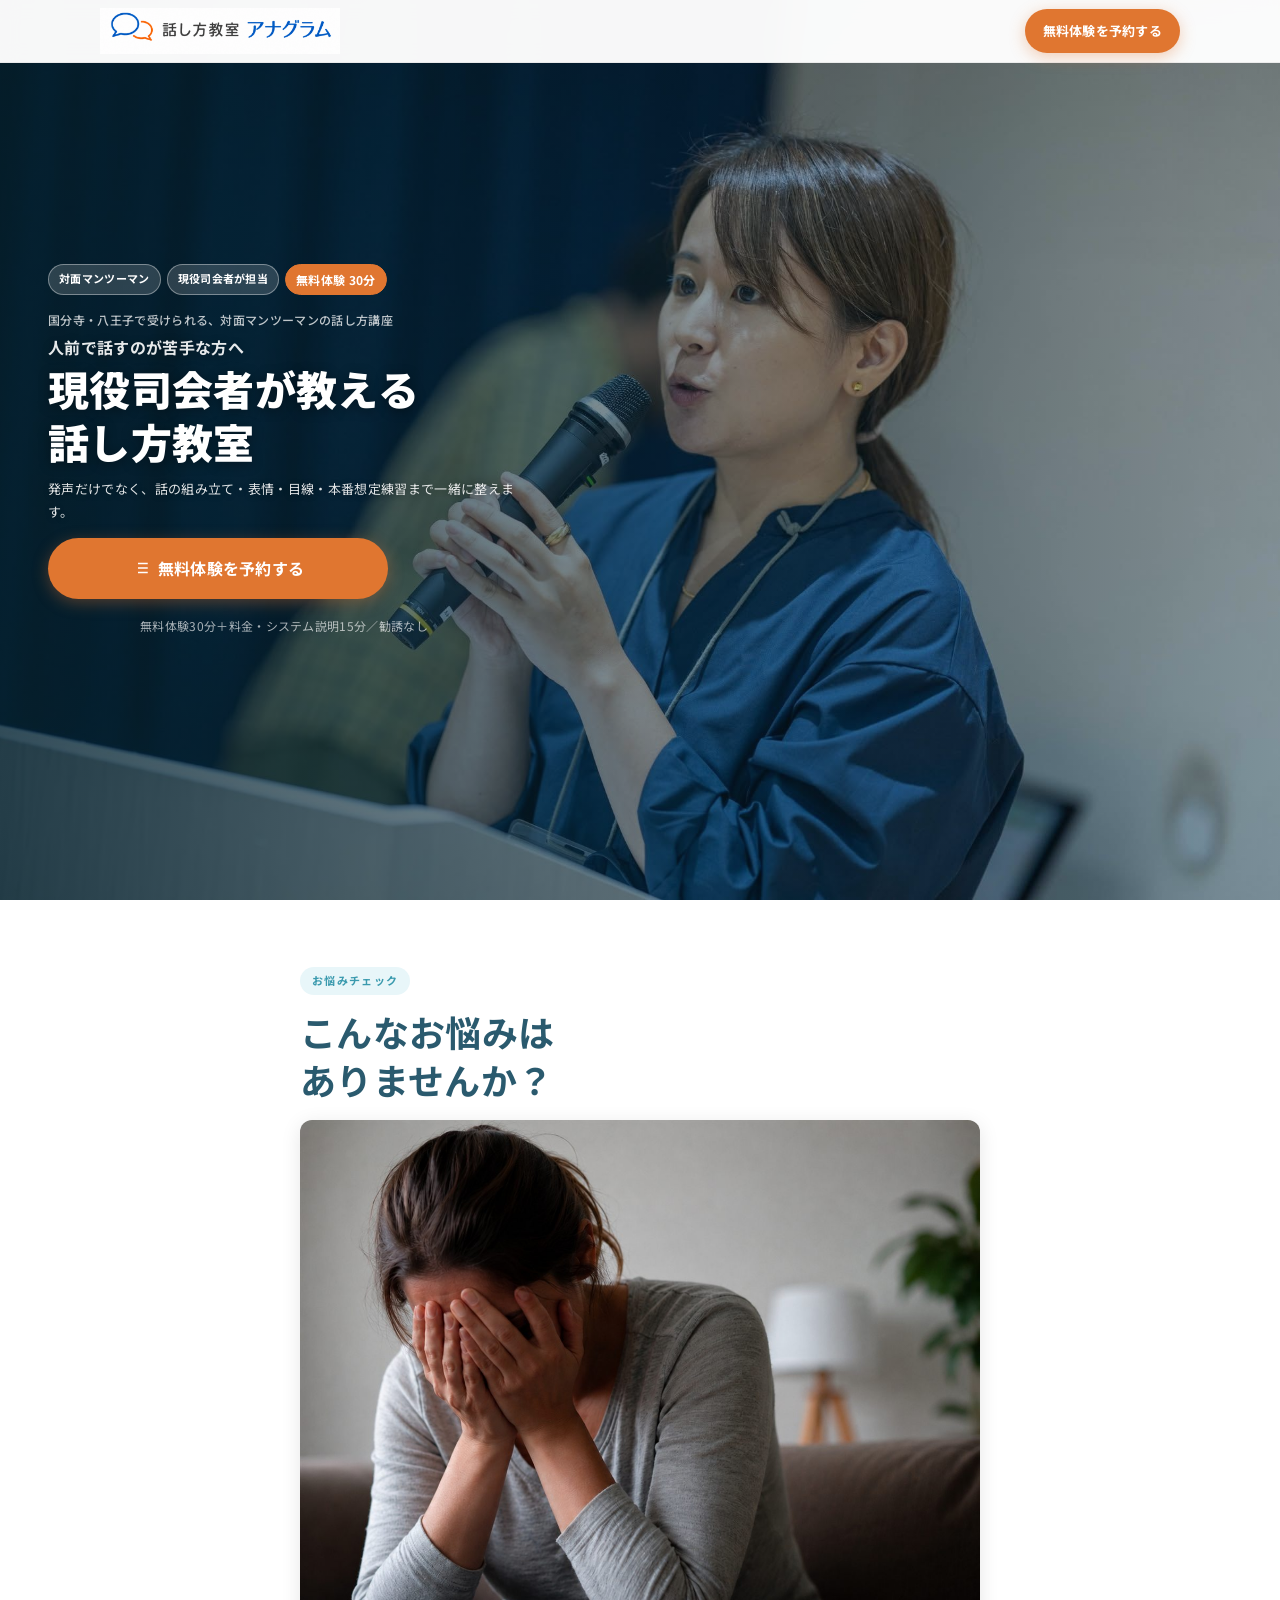
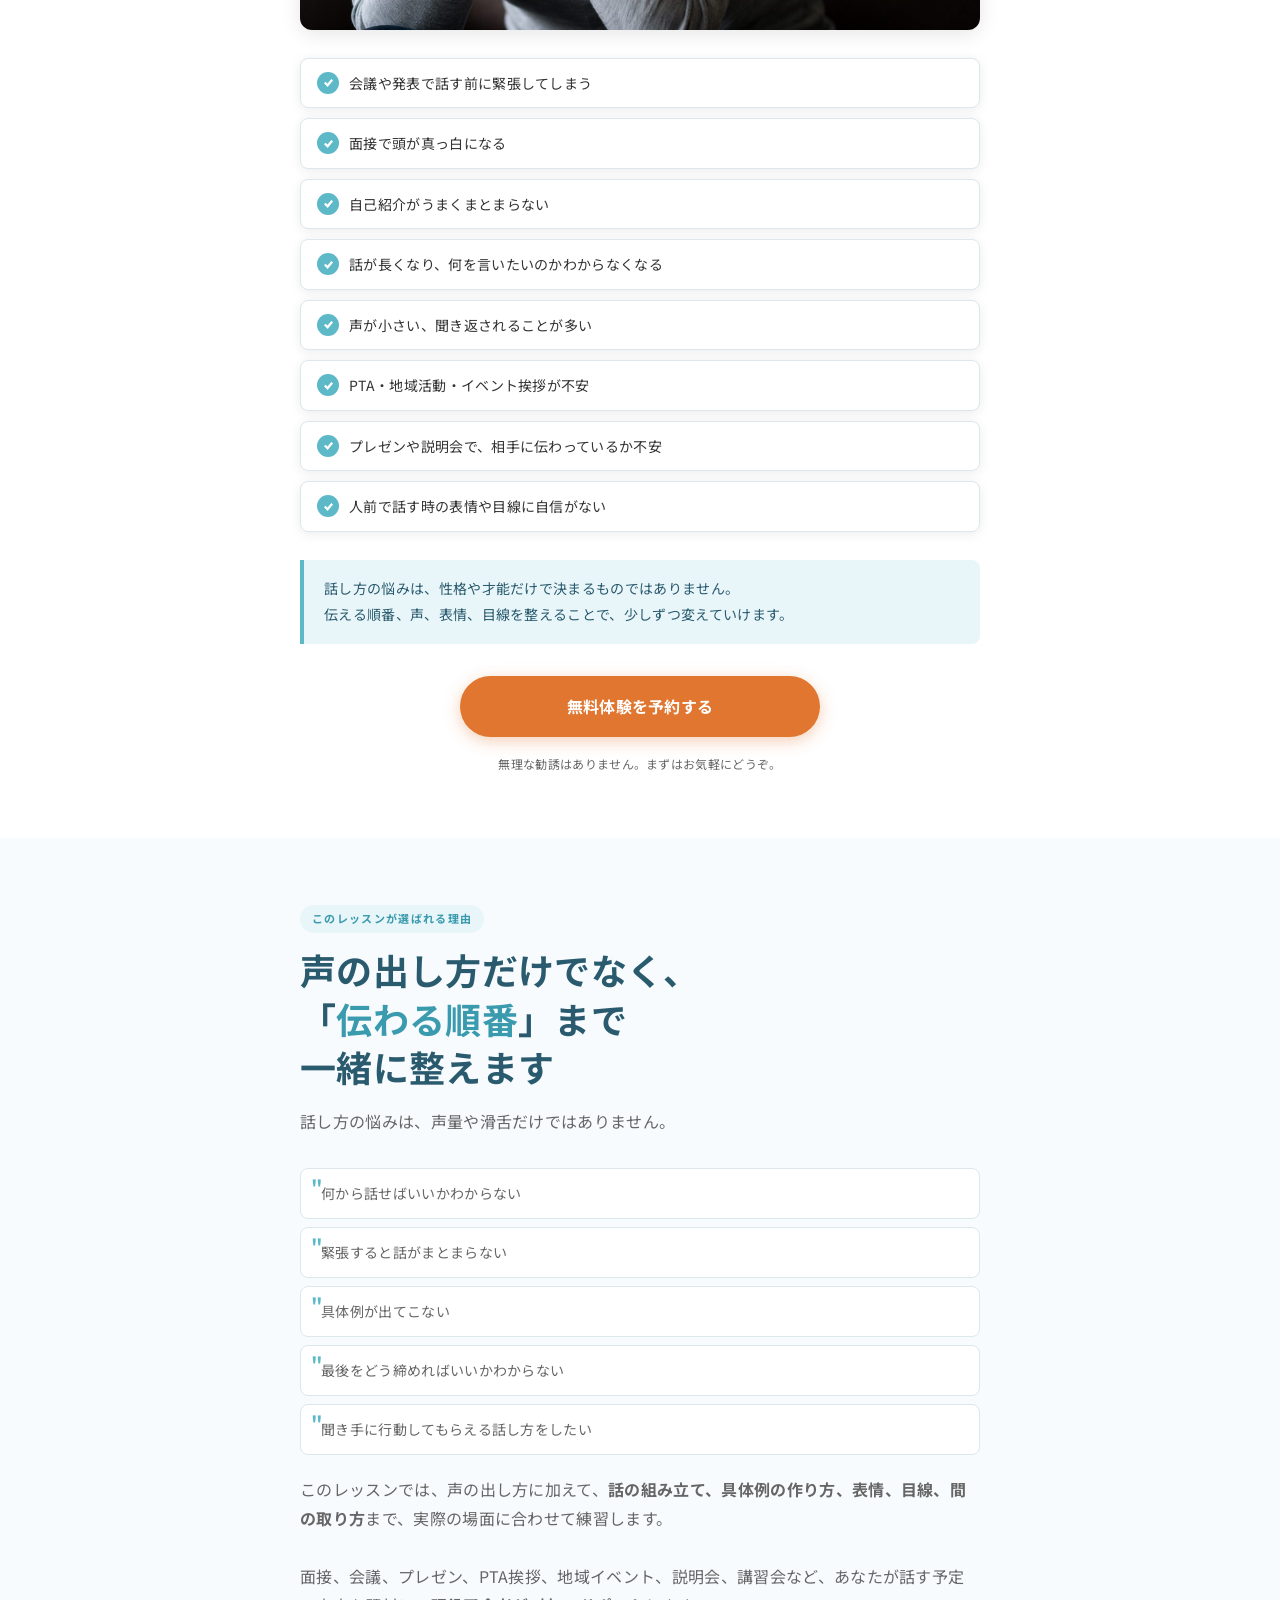
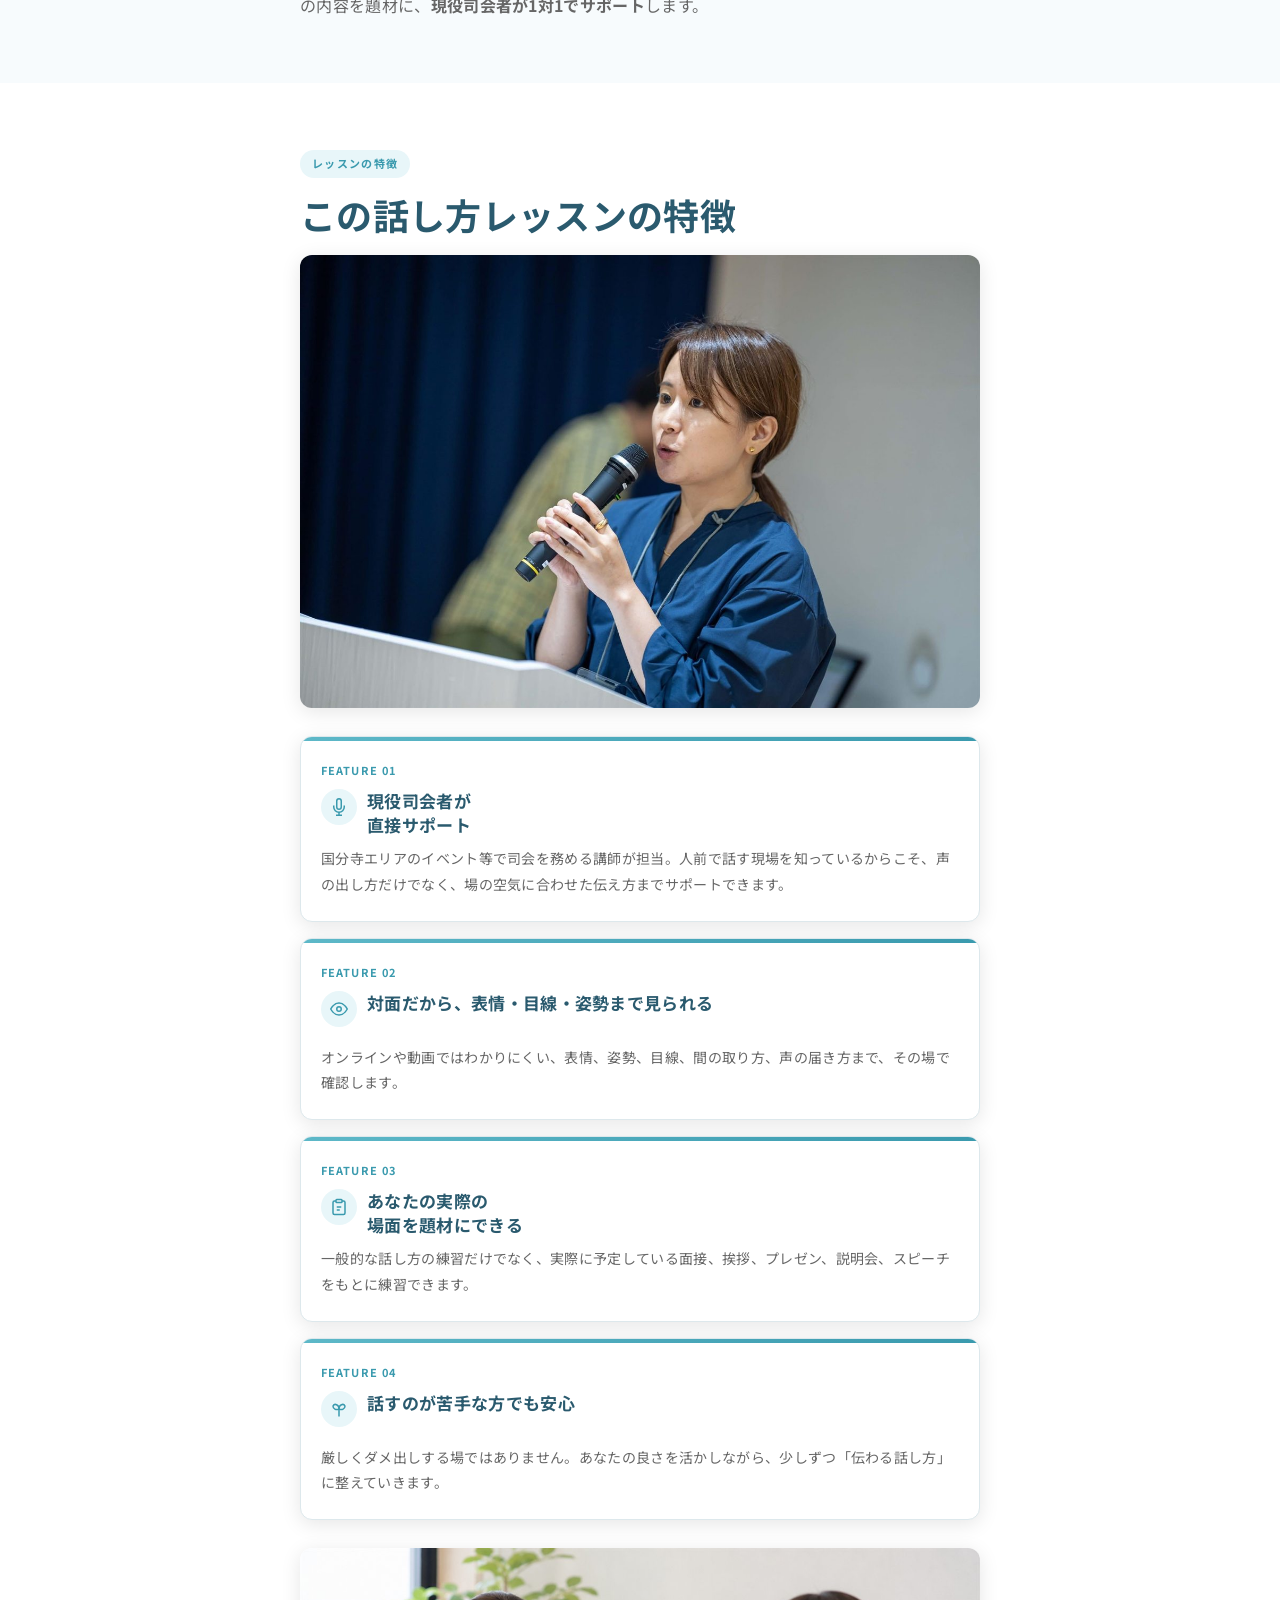
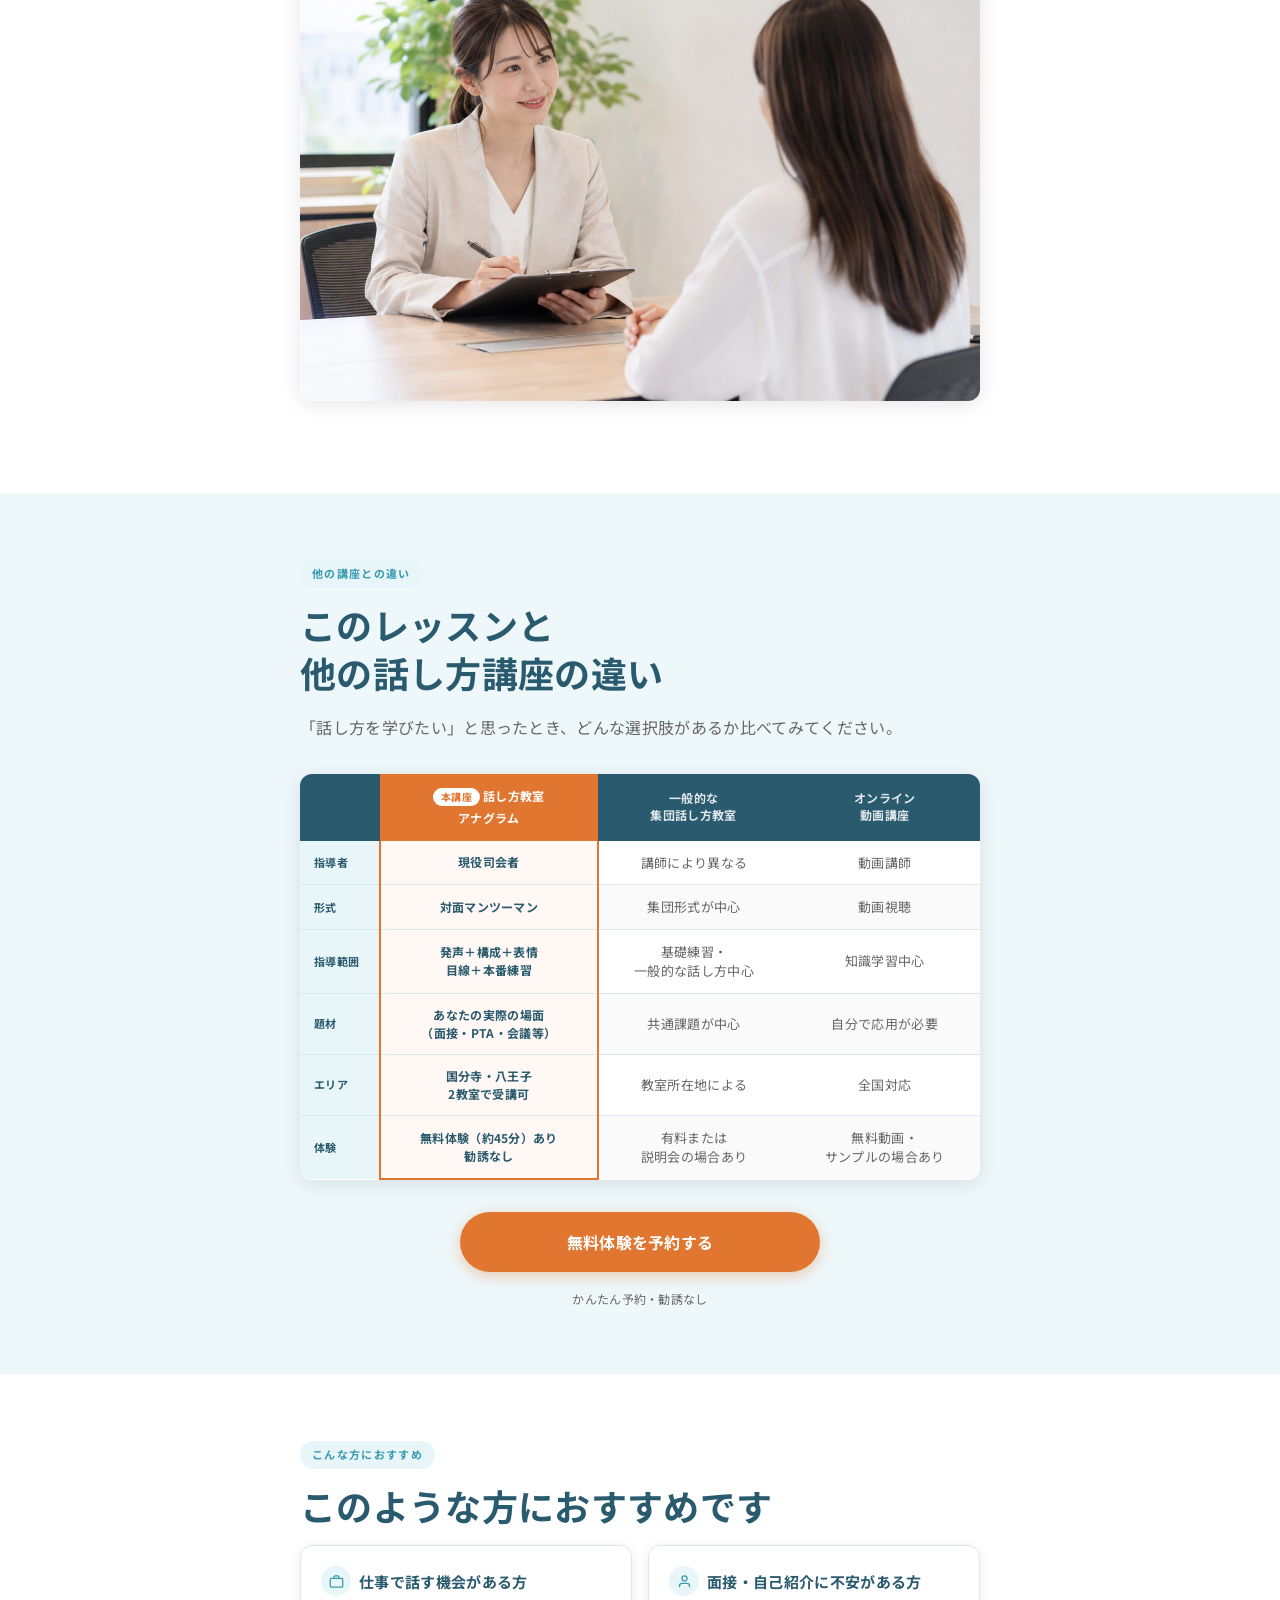
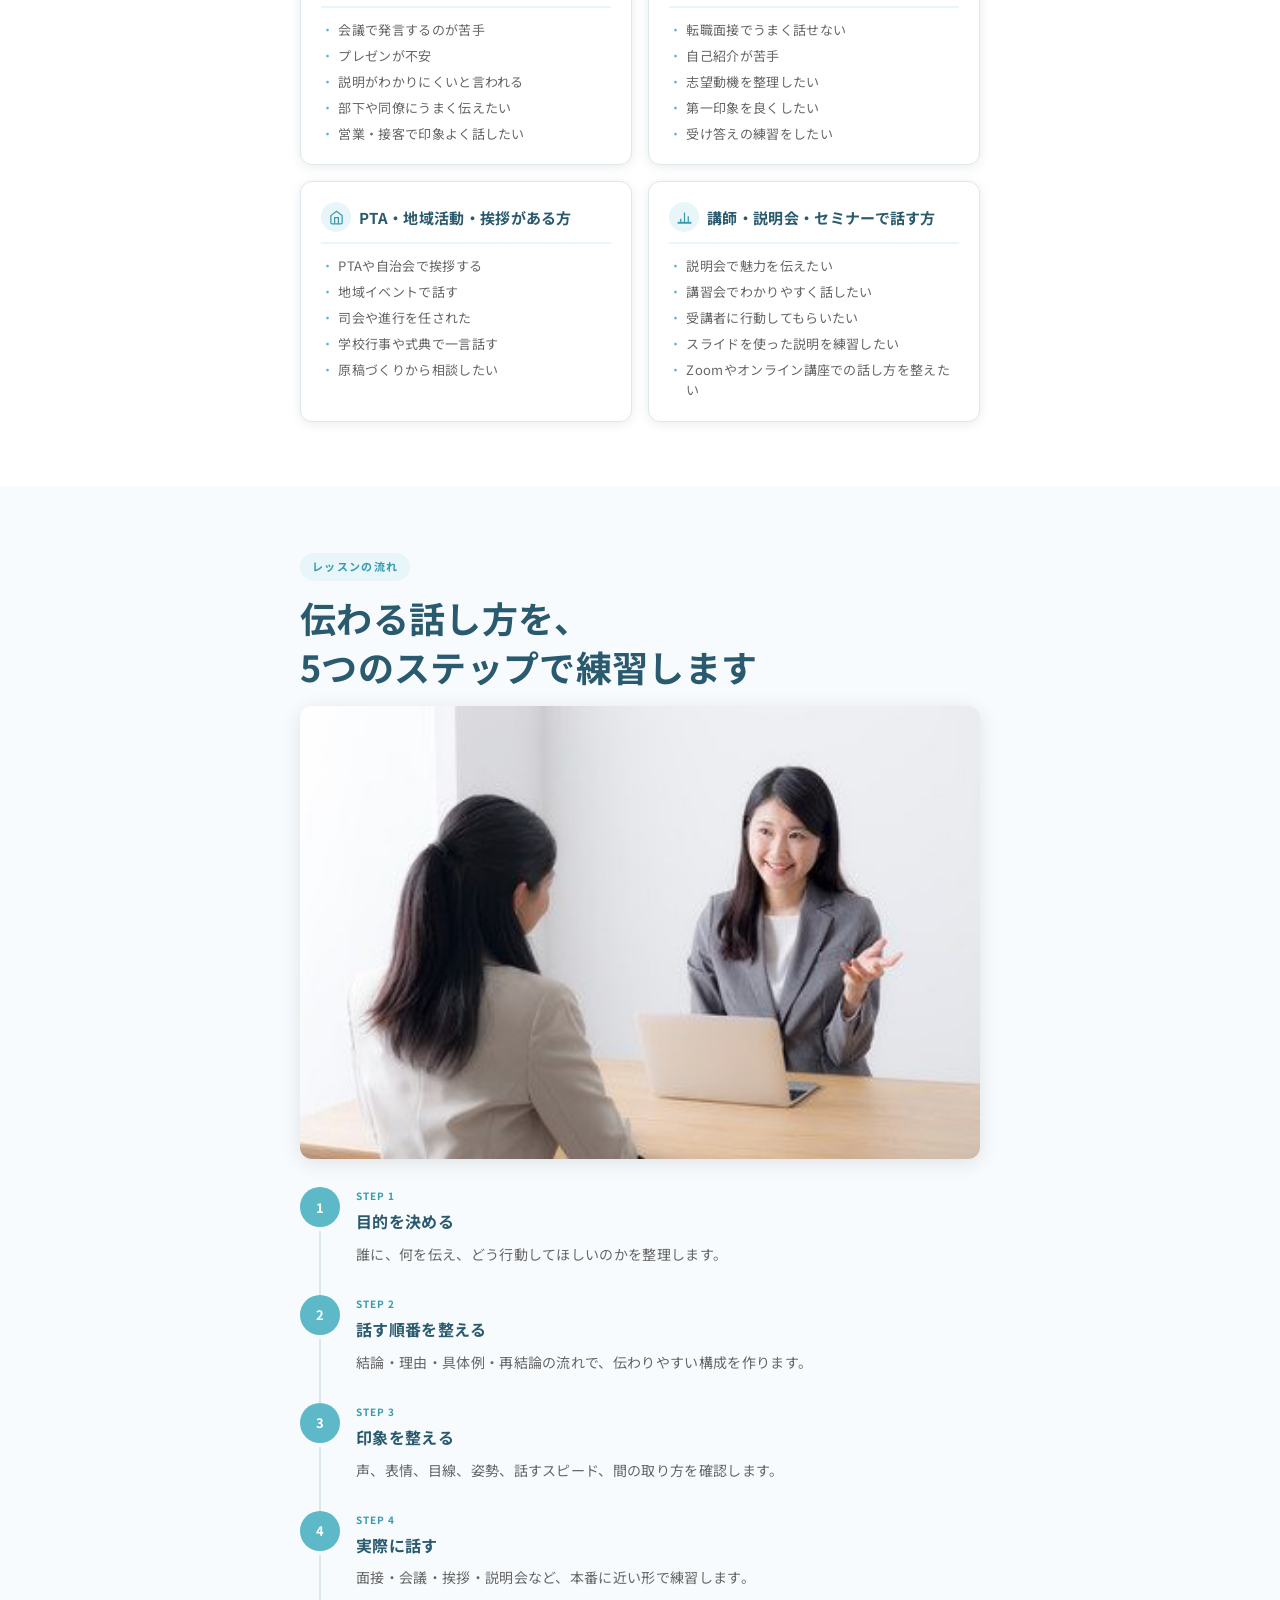
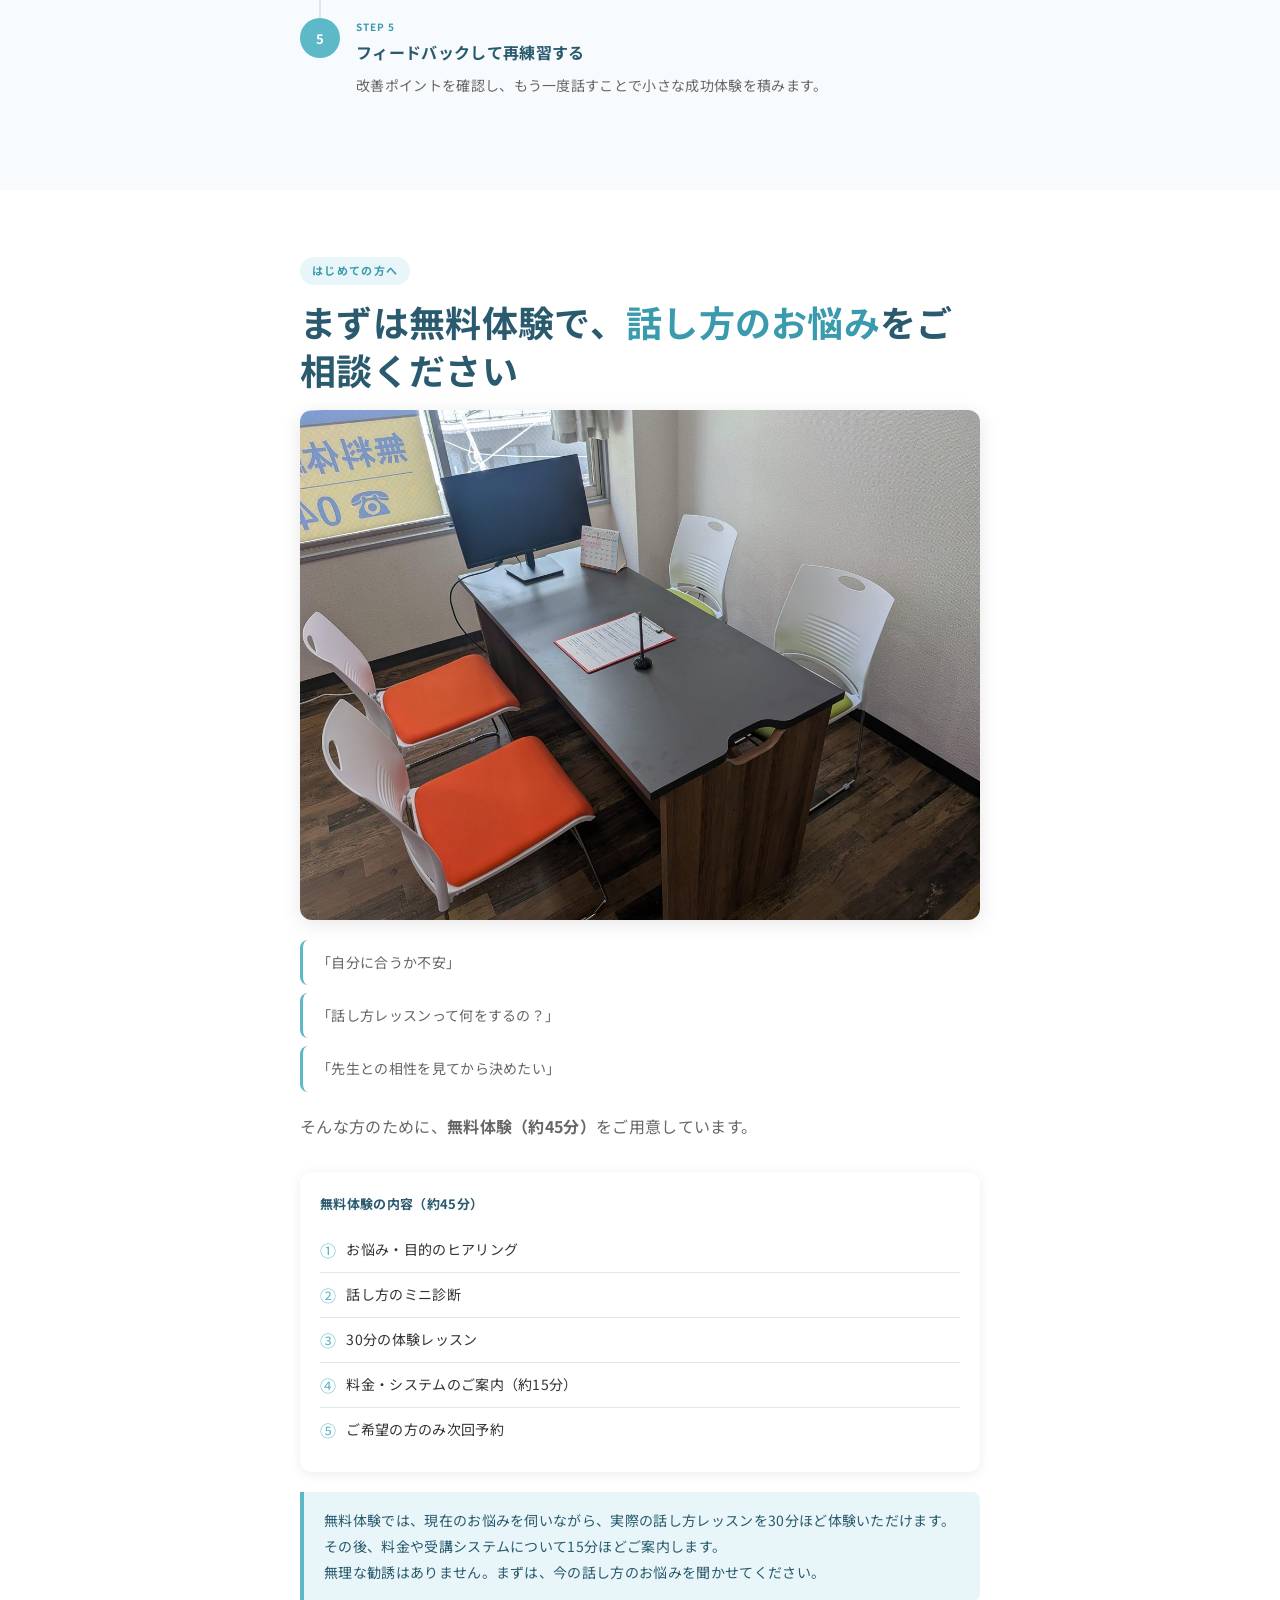
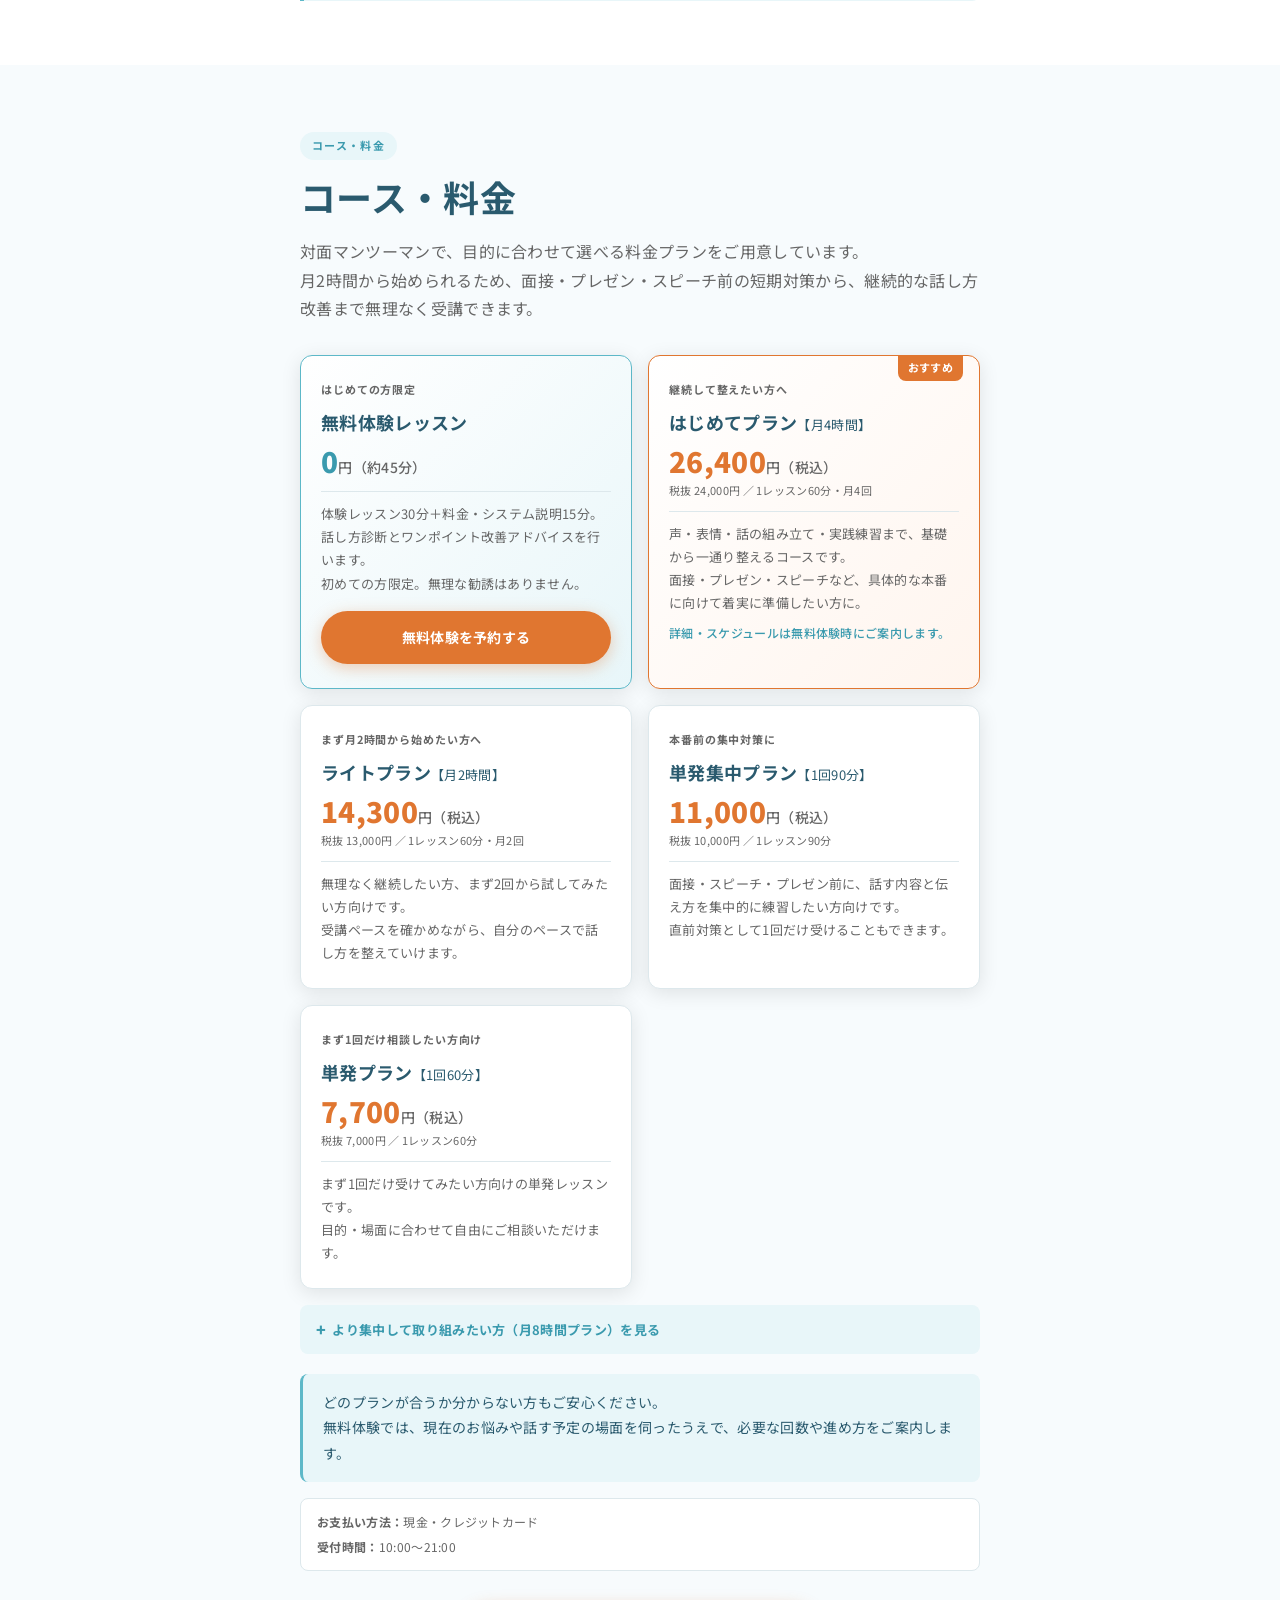
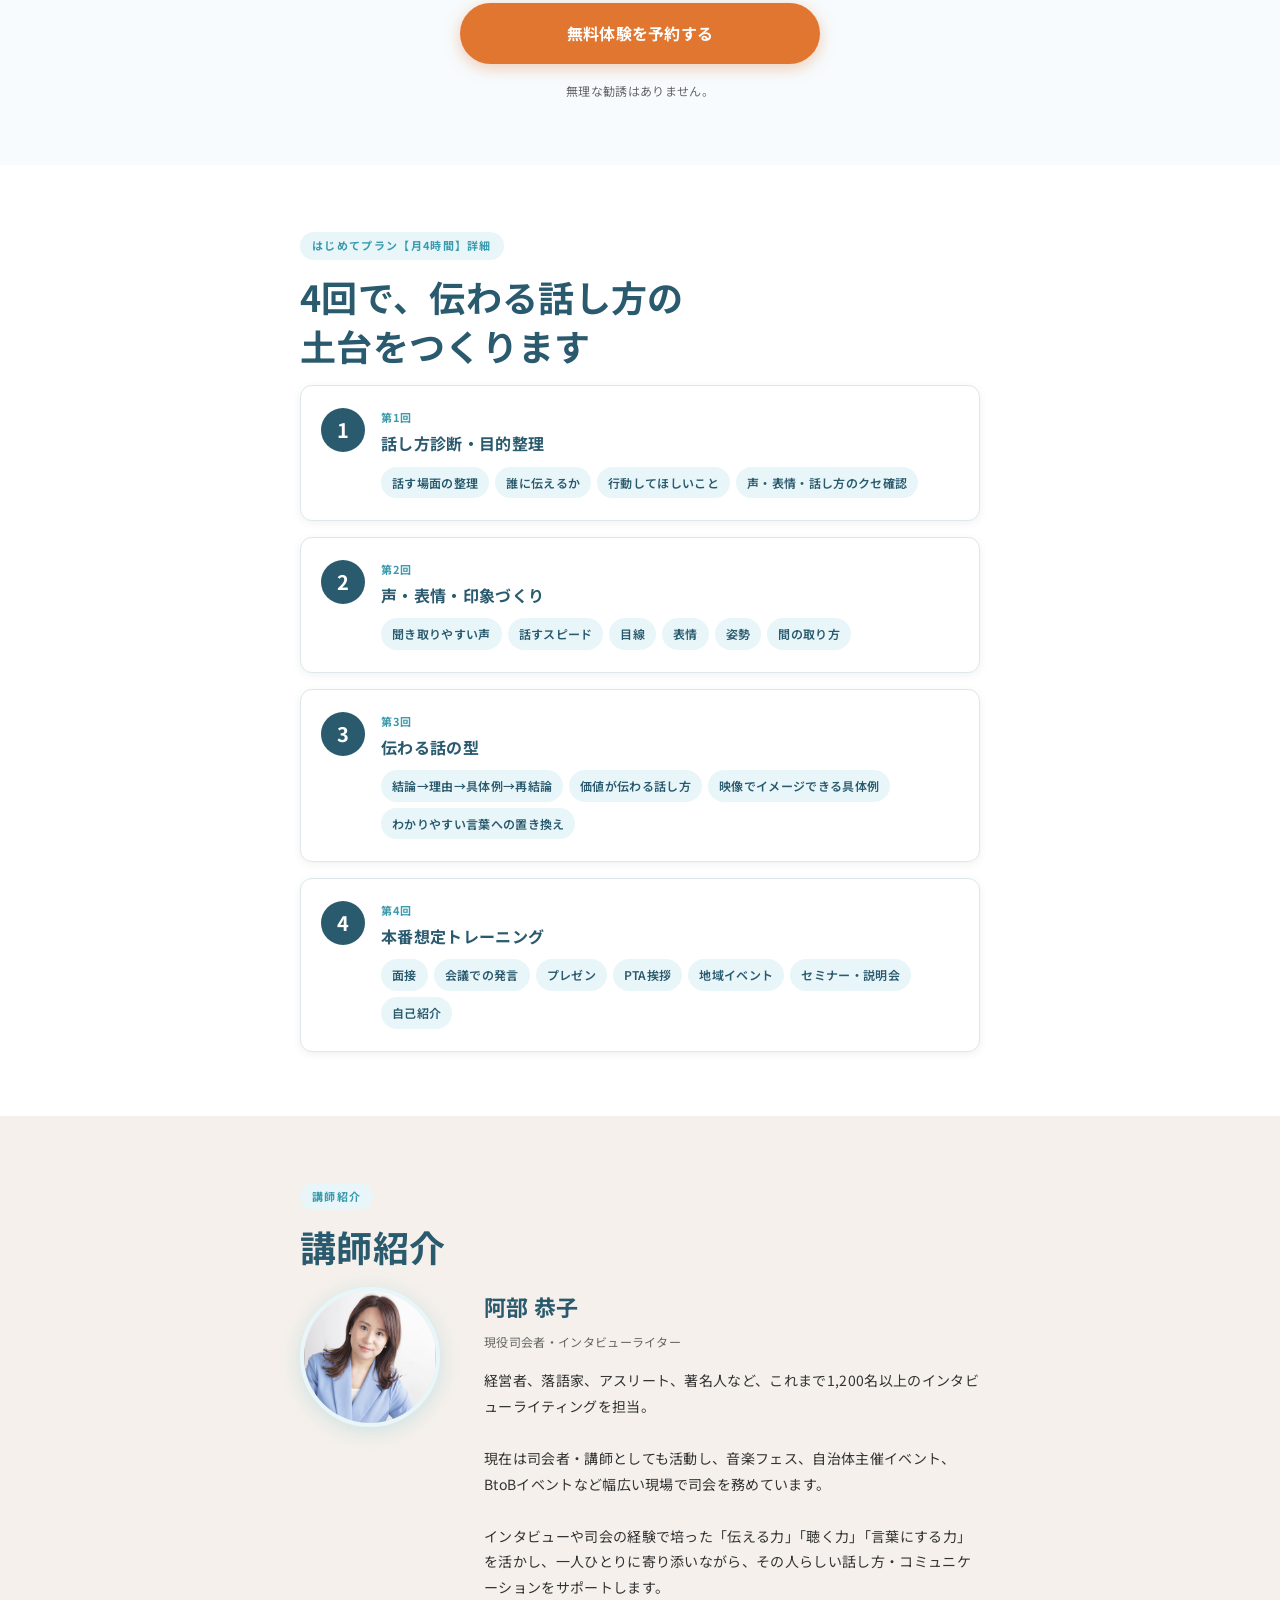
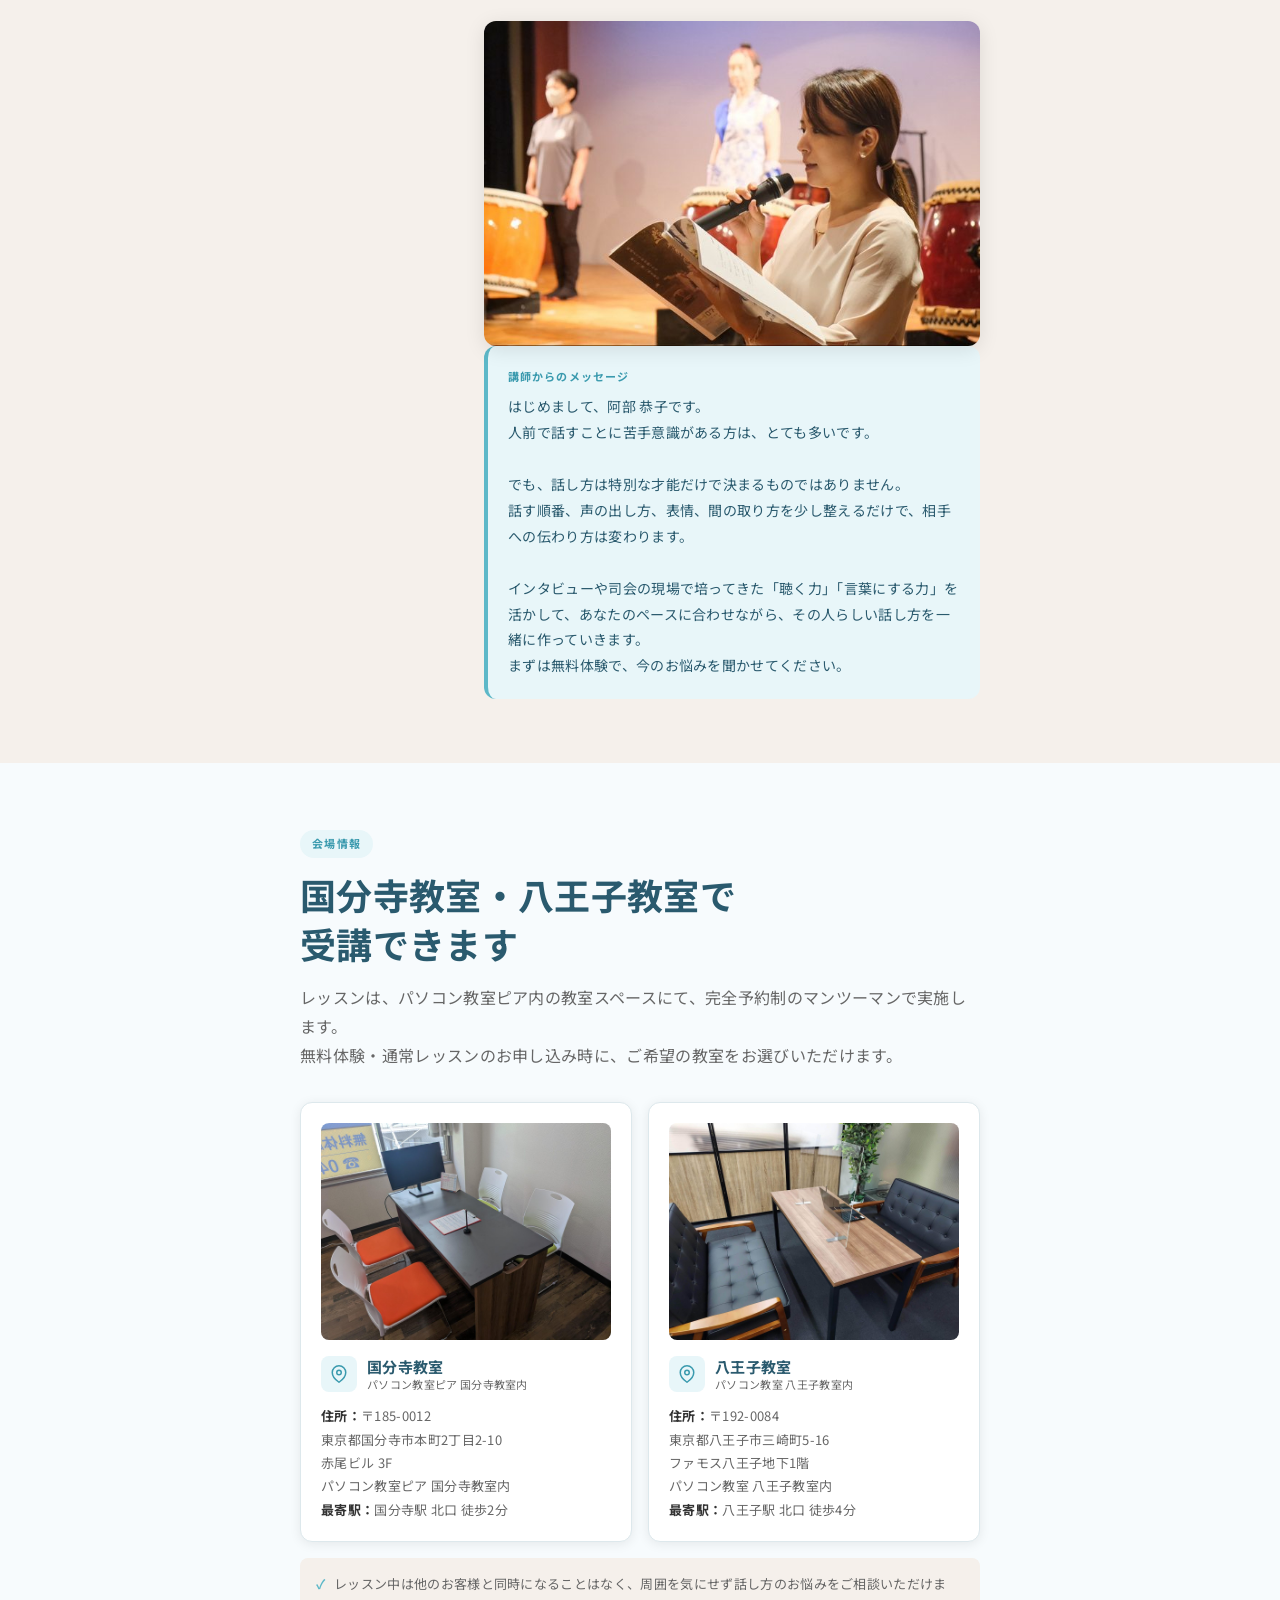
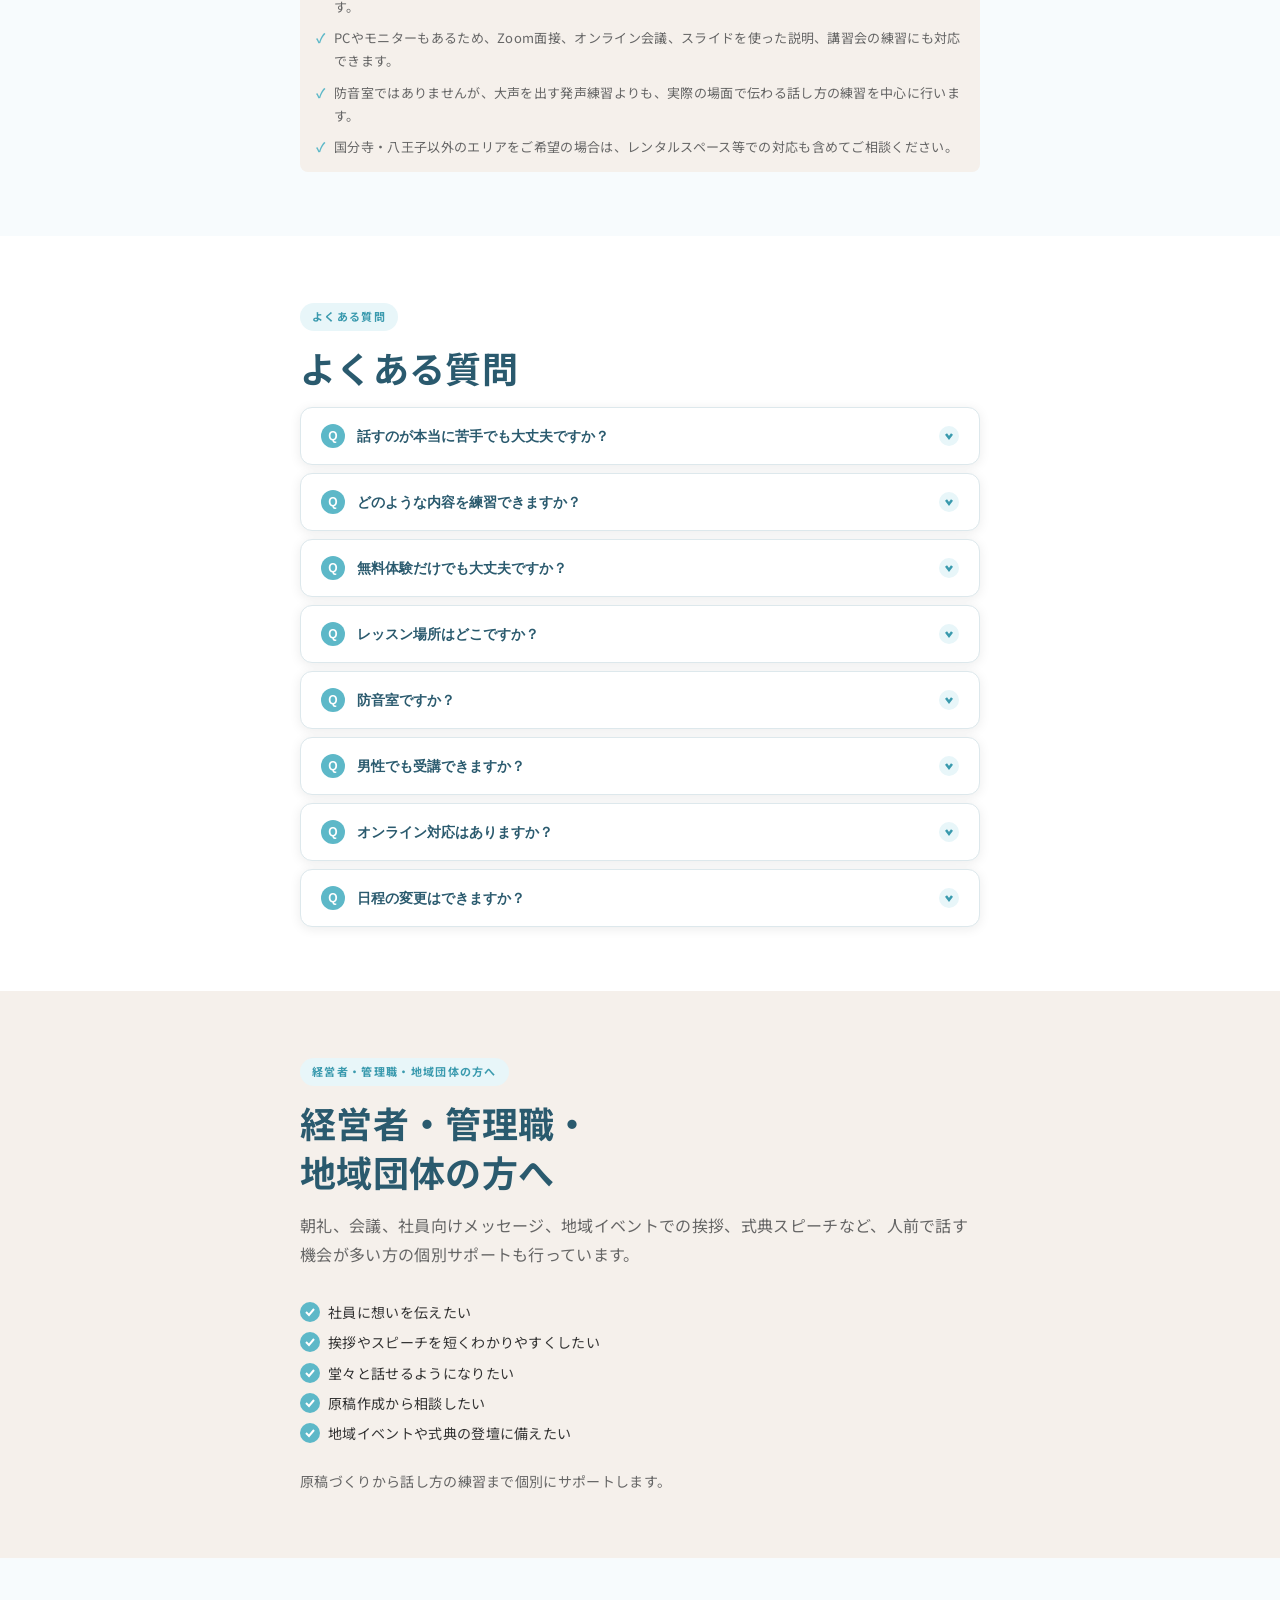
==== commit 85ae1704: "Confirm info, add real images, legal pages, Formspree Co-Authored-By: Claude Opus 4.8 <noreply@anthr" ====
--- a/index.html
+++ b/index.html
@@ -53,7 +53,7 @@
     <div class="hero__badges">
       <span class="hero__badge">対面マンツーマン</span>
       <span class="hero__badge">現役司会者が担当</span>
-      <span class="hero__badge hero__badge--highlight">無料体験 約45分</span>
+      <span class="hero__badge hero__badge--highlight">無料体験 30分</span>
     </div>
     <p class="hero__eyebrow">国分寺・八王子で受けられる、対面マンツーマンの話し方講座</p>
     <h1 class="hero__title">
@@ -68,7 +68,7 @@
         <svg width="18" height="18" viewBox="0 0 24 24" fill="none" stroke="currentColor" stroke-width="2"><path d="M8 6h13M8 12h13M8 18h13M3 6h.01M3 12h.01M3 18h.01"/></svg>
         無料体験を予約する
       </a>
-      <p class="cta-note">体験30分＋ご案内15分／無理な勧誘なし</p>
+      <p class="cta-note">無料体験30分＋料金・システム説明15分／勧誘なし</p>
       <!-- LINE CTA：公式アカウント準備中のため一時非表示 -->
       <a href="https://lin.ee/XXXXXXXX" data-todo="正式LINEリンク要設定" class="btn btn--line btn--line-sub is-hidden-until-line-ready" target="_blank" rel="noopener">
         <svg width="18" height="18" viewBox="0 0 24 24" fill="currentColor"><path d="M12 2C6.48 2 2 6.03 2 11c0 3.27 1.84 6.14 4.64 7.89.21.13.35.36.32.61l-.33 2.01c-.05.32.28.56.57.42l2.24-1.12c.17-.08.36-.1.54-.05.42.1.85.15 1.29.15 5.52 0 10-4.03 10-9S17.52 2 12 2z"/></svg>
@@ -87,16 +87,8 @@
     <p class="section-label fade-in">お悩みチェック</p>
     <h2 class="section-title fade-in">こんなお悩みは<br>ありませんか？</h2>
 
-    <!-- ［画像プレースホルダー｜内容: 会議/面接前に緊張する人物／比率: 16:9／用途: 共感喚起／ファイル: images/empathy-nervous.jpg］ -->
     <div class="feature-image-wrap fade-in">
-      <div class="image-placeholder" data-image="images/empathy-nervous.jpg">
-        <div class="placeholder-icon">
-          <svg viewBox="0 0 24 24" fill="none" stroke="currentColor" stroke-width="1.5"><circle cx="12" cy="8" r="4"/><path d="M4 20c0-4 3.6-7 8-7s8 3 8 7"/><path d="M12 3v1M20.2 7l-.9.5M3.8 7l.9.5"/></svg>
-        </div>
-        <p class="placeholder-title">画像差し替え予定</p>
-        <p class="placeholder-desc">会議/面接前に緊張する人物の写真（共感喚起）</p>
-        <p class="placeholder-filename">images/empathy-nervous.jpg</p>
-      </div>
+      <img class="content-image" src="images/empathy-nervous.jpg" alt="人前で話す前に緊張している様子" width="1280" height="960" loading="lazy" />
     </div>
 
     <ul class="checklist fade-in">
@@ -183,17 +175,9 @@
     <p class="section-label fade-in">レッスンの特徴</p>
     <h2 class="section-title fade-in">この話し方レッスンの特徴</h2>
 
-    <!-- 司会実績の証拠：local-event-mc.jpg を差別化の根拠として配置 -->
-    <!-- ［画像プレースホルダー｜内容: 講師が地域イベントで司会を務めている様子／比率: 16:9／用途: 現役司会者の実績証明／ファイル: images/local-event-mc.jpg］ -->
+    <!-- 司会実績の証拠：現役司会者として活動する講師の写真 -->
     <div class="feature-image-wrap fade-in">
-      <div class="image-placeholder" data-image="images/local-event-mc.jpg">
-        <div class="placeholder-icon">
-          <svg viewBox="0 0 24 24" fill="none" stroke="currentColor" stroke-width="1.5"><path d="M12 1a3 3 0 0 0-3 3v8a3 3 0 0 0 6 0V4a3 3 0 0 0-3-3z"/><path d="M19 10v2a7 7 0 0 1-14 0v-2"/><line x1="12" y1="19" x2="12" y2="23"/><line x1="8" y1="23" x2="16" y2="23"/></svg>
-        </div>
-        <p class="placeholder-title">画像差し替え予定</p>
-        <p class="placeholder-desc">講師が地域イベントで司会を務めている様子（現役司会者の証拠）</p>
-        <p class="placeholder-filename">images/local-event-mc.jpg</p>
-      </div>
+      <img class="content-image" src="images/local-event-mc.jpg" alt="現役司会者としてイベントで司会を務める講師" width="1280" height="853" loading="lazy" />
     </div>
 
     <div class="card-grid fade-in">
@@ -247,16 +231,9 @@
       </div>
     </div>
 
-    <!-- ［画像プレースホルダー｜内容: 講師が受講者に1対1で指導しているクローズアップ写真／比率: 16:9／用途: マンツーマン指導の証明／ファイル: images/lesson-scene.jpg］ -->
+    <!-- マンツーマン指導の様子 -->
     <div class="feature-image-wrap fade-in" style="margin-top:28px;">
-      <div class="image-placeholder" data-image="images/lesson-scene.jpg">
-        <div class="placeholder-icon">
-          <svg viewBox="0 0 24 24" fill="none" stroke="currentColor" stroke-width="1.5"><path d="M17 21v-2a4 4 0 0 0-4-4H5a4 4 0 0 0-4 4v2"/><circle cx="9" cy="7" r="4"/><path d="M23 21v-2a4 4 0 0 0-3-3.87"/><path d="M16 3.13a4 4 0 0 1 0 7.75"/></svg>
-        </div>
-        <p class="placeholder-title">画像差し替え予定</p>
-        <p class="placeholder-desc">講師が受講者に1対1で指導しているクローズアップ写真</p>
-        <p class="placeholder-filename">images/lesson-scene.jpg</p>
-      </div>
+      <img class="content-image" src="images/lesson-scene.jpg" alt="講師が受講者に1対1で指導している様子" width="1280" height="853" loading="lazy" />
     </div>
   </div>
 </section>
@@ -416,16 +393,9 @@
     <p class="section-label fade-in">レッスンの流れ</p>
     <h2 class="section-title fade-in">伝わる話し方を、<br>5つのステップで練習します</h2>
 
-    <!-- ［画像プレースホルダー｜内容: ホワイトボードや資料を使って話の組み立てを説明している様子／比率: 16:9／用途: 話の構成指導の証拠／ファイル: images/speech-structure-board.jpg］ -->
+    <!-- 話の組み立てを説明している様子 -->
     <div class="feature-image-wrap fade-in">
-      <div class="image-placeholder" data-image="images/speech-structure-board.jpg">
-        <div class="placeholder-icon">
-          <svg viewBox="0 0 24 24" fill="none" stroke="currentColor" stroke-width="1.5"><rect x="2" y="3" width="20" height="14" rx="2"/><line x1="8" y1="21" x2="16" y2="21"/><line x1="12" y1="17" x2="12" y2="21"/></svg>
-        </div>
-        <p class="placeholder-title">画像差し替え予定</p>
-        <p class="placeholder-desc">話の組み立てを説明している写真</p>
-        <p class="placeholder-filename">images/speech-structure-board.jpg</p>
-      </div>
+      <img class="content-image" src="images/speech-structure-board.jpg" alt="話の組み立て方を説明している様子" width="360" height="240" loading="lazy" />
     </div>
 
     <div class="steps fade-in">
@@ -482,16 +452,9 @@
     <p class="section-label fade-in">はじめての方へ</p>
     <h2 class="section-title fade-in">まずは無料体験で、<span>話し方のお悩み</span>をご相談ください</h2>
 
-    <!-- ［画像プレースホルダー｜内容: 講師がやさしく笑顔で受講者の相談に乗っている様子／比率: 16:9／用途: 安心感の演出／ファイル: images/trial-lesson.jpg］ -->
+    <!-- 無料体験・相談スペースの様子 -->
     <div class="trial-image-wrap fade-in">
-      <div class="image-placeholder" data-image="images/trial-lesson.jpg">
-        <div class="placeholder-icon">
-          <svg viewBox="0 0 24 24" fill="none" stroke="currentColor" stroke-width="1.5"><path d="M20 21v-2a4 4 0 0 0-4-4H8a4 4 0 0 0-4 4v2"/><circle cx="12" cy="7" r="4"/><path d="M12 11v2m0 4h.01"/></svg>
-        </div>
-        <p class="placeholder-title">画像差し替え予定</p>
-        <p class="placeholder-desc">無料体験・相談風景の写真</p>
-        <p class="placeholder-filename">images/trial-lesson.jpg</p>
-      </div>
+      <img class="content-image" src="images/trial-lesson.jpg" alt="無料体験・相談を行う教室スペース" width="1280" height="960" loading="lazy" />
     </div>
 
     <div class="trial-quotes fade-in">
@@ -705,8 +668,7 @@
     </div>
 
     <div class="price-note fade-in">
-      <p><strong>お支払い方法：</strong>現金・振込（※要確認）</p>
-      <p><strong>キャンセル規定：</strong>前日までのご連絡は無料。当日キャンセルはレッスン料の○%をいただく場合があります（※要確認）</p>
+      <p><strong>お支払い方法：</strong>現金・クレジットカード</p>
       <p><strong>受付時間：</strong>10:00〜21:00</p>
     </div>
 
@@ -802,14 +764,7 @@
 
     <div class="instructor fade-in">
       <div class="instructor__photo-wrap">
-        <!-- ［画像プレースホルダー｜内容: 講師プロフィール写真（正面向き・明るい）／比率: 1:1／用途: 講師紹介／ファイル: images/instructor-profile.jpg］ -->
-        <div class="instructor-profile-placeholder" data-image="images/instructor-profile.jpg">
-          <div class="placeholder-icon">
-            <svg viewBox="0 0 24 24" fill="none" stroke="currentColor" stroke-width="1.5"><circle cx="12" cy="8" r="4"/><path d="M4 20c0-4 3.6-7 8-7s8 3 8 7"/></svg>
-          </div>
-          <p class="placeholder-title">画像差し替え予定<br>講師プロフィール写真</p>
-          <p class="placeholder-filename">images/instructor-profile.jpg</p>
-        </div>
+        <img class="instructor__photo" src="images/instructor-profile.jpg" alt="講師 阿部 恭子" width="800" height="799" loading="lazy" />
       </div>
       <div>
         <h3 class="instructor__name">阿部 恭子</h3>
@@ -821,16 +776,9 @@
           インタビューや司会の経験で培った「伝える力」「聴く力」「言葉にする力」を活かし、一人ひとりに寄り添いながら、その人らしい話し方・コミュニケーションをサポートします。
         </p>
 
-        <!-- ［画像プレースホルダー｜内容: 講師が地域イベントで司会を務めている様子（活動実績の証明）／比率: 16:9／用途: 講師紹介セクション内の活動写真／ファイル: images/local-event-mc.jpg］ -->
+        <!-- 講師の司会活動の様子 -->
         <div class="instructor-activity-wrap fade-in">
-          <div class="image-placeholder" data-image="images/local-event-mc.jpg">
-            <div class="placeholder-icon">
-              <svg viewBox="0 0 24 24" fill="none" stroke="currentColor" stroke-width="1.5"><path d="M12 1a3 3 0 0 0-3 3v8a3 3 0 0 0 6 0V4a3 3 0 0 0-3-3z"/><path d="M19 10v2a7 7 0 0 1-14 0v-2"/><line x1="12" y1="19" x2="12" y2="23"/><line x1="8" y1="23" x2="16" y2="23"/></svg>
-            </div>
-            <p class="placeholder-title">画像差し替え予定</p>
-            <p class="placeholder-desc">司会中・活動中の写真</p>
-            <p class="placeholder-filename">images/local-event-mc.jpg</p>
-          </div>
+          <img class="content-image" src="images/local-event-stage.jpg" alt="イベントのステージで司会を務める講師" width="684" height="448" loading="lazy" />
         </div>
 
         <div class="instructor__message">
@@ -862,15 +810,7 @@
 
     <div class="venue-cards fade-in">
       <div class="venue-card">
-        <!-- ［画像プレースホルダー｜内容: パソコン教室ピア 国分寺教室の教室内の様子／比率: 4:3／用途: 会場紹介／ファイル: images/classroom-kokubunji.jpg］ -->
-        <div class="image-placeholder" data-image="images/classroom-kokubunji.jpg">
-          <div class="placeholder-icon">
-            <svg viewBox="0 0 24 24" fill="none" stroke="currentColor" stroke-width="1.5"><path d="M3 9l9-7 9 7v11a2 2 0 0 1-2 2H5a2 2 0 0 1-2-2z"/><polyline points="9 22 9 12 15 12 15 22"/></svg>
-          </div>
-          <p class="placeholder-title">画像差し替え予定</p>
-          <p class="placeholder-desc">国分寺教室 写真</p>
-          <p class="placeholder-filename">images/classroom-kokubunji.jpg</p>
-        </div>
+        <img class="venue-card__img" src="images/classroom-kokubunji.jpg" alt="国分寺教室の教室内の様子" width="1280" height="960" loading="lazy" />
         <div class="venue-card__header">
           <div class="venue-card__icon">
             <svg viewBox="0 0 24 24" fill="none" stroke="currentColor" stroke-width="2"><path d="M21 10c0 7-9 13-9 13s-9-6-9-13a9 9 0 0 1 18 0z"/><circle cx="12" cy="10" r="3"/></svg>
@@ -882,20 +822,11 @@
         </div>
         <div class="venue-card__info">
           <p><strong>住所：</strong>〒185-0012<br>東京都国分寺市本町2丁目2-10<br>赤尾ビル 3F<br>パソコン教室ピア 国分寺教室内</p>
-          <p><strong>最寄駅：</strong>要確認</p>
-          <p><strong>アクセス：</strong>要確認</p>
+          <p><strong>最寄駅：</strong>国分寺駅 北口 徒歩2分</p>
         </div>
       </div>
       <div class="venue-card">
-        <!-- ［画像プレースホルダー｜内容: パソコン教室ピア 八王子教室の教室内の様子／比率: 4:3／用途: 会場紹介／ファイル: images/classroom-hachioji.jpg］ -->
-        <div class="image-placeholder" data-image="images/classroom-hachioji.jpg">
-          <div class="placeholder-icon">
-            <svg viewBox="0 0 24 24" fill="none" stroke="currentColor" stroke-width="1.5"><path d="M3 9l9-7 9 7v11a2 2 0 0 1-2 2H5a2 2 0 0 1-2-2z"/><polyline points="9 22 9 12 15 12 15 22"/></svg>
-          </div>
-          <p class="placeholder-title">画像差し替え予定</p>
-          <p class="placeholder-desc">八王子教室 写真</p>
-          <p class="placeholder-filename">images/classroom-hachioji.jpg</p>
-        </div>
+        <img class="venue-card__img" src="images/classroom-hachioji.jpg" alt="八王子教室の教室内の様子" width="1280" height="960" loading="lazy" />
         <div class="venue-card__header">
           <div class="venue-card__icon">
             <svg viewBox="0 0 24 24" fill="none" stroke="currentColor" stroke-width="2"><path d="M21 10c0 7-9 13-9 13s-9-6-9-13a9 9 0 0 1 18 0z"/><circle cx="12" cy="10" r="3"/></svg>
@@ -907,8 +838,7 @@
         </div>
         <div class="venue-card__info">
           <p><strong>住所：</strong>〒192-0084<br>東京都八王子市三崎町5-16<br>ファモス八王子地下1階<br>パソコン教室 八王子教室内</p>
-          <p><strong>最寄駅：</strong>要確認</p>
-          <p><strong>アクセス：</strong>要確認</p>
+          <p><strong>最寄駅：</strong>八王子駅 北口 徒歩4分</p>
         </div>
       </div>
     </div>
@@ -991,11 +921,11 @@
       <li class="faq-item">
         <button class="faq-question" aria-expanded="false">
           <span class="faq-question__q">Q</span>
-          <span class="faq-question__text">キャンセルや日程変更はできますか？</span>
+          <span class="faq-question__text">日程の変更はできますか？</span>
           <span class="faq-question__arrow"><svg viewBox="0 0 10 10"><polyline points="2,3 5,7 8,3"/></svg></span>
         </button>
         <p class="faq-answer">
-          キャンセル・日程変更のご希望は、レッスン○日前までにご連絡ください。前日・当日のキャンセルについては規定に沿って対応させていただきます。詳細はお申し込み後にご案内します。（後から編集）
+          日程変更をご希望の場合は、お早めにご連絡いただければ調整いたします。まずはお気軽にご相談ください。
         </p>
       </li>
     </ul>
@@ -1094,7 +1024,17 @@
     <h2 class="section-title">無料体験の<br>お申し込み</h2>
     <p class="section-lead">勧誘なし。まずはお気軽にどうぞ。</p>
 
-    <form class="form" id="contact-form" action="#" method="POST">
+    <!--
+      ▼ フォーム送信先（Formspree）設定方法 ▼
+      1. https://formspree.io/ で無料登録し、新規フォームを作成
+      2. 発行される form ID（例：xyzabcd）を取得
+      3. 下の action="https://formspree.io/f/ここにID" のIDを差し替える
+      ※ 現在は仮ID（YOUR_FORM_ID）のため、このままでは送信されません。
+    -->
+    <form class="form" id="contact-form" action="https://formspree.io/f/YOUR_FORM_ID" method="POST">
+
+      <!-- Formspree用設定（任意で編集可） -->
+      <input type="hidden" name="_subject" value="【話し方教室アナグラム】無料体験お申し込み" />
 
       <div class="form-group">
         <label class="form-label" for="name">お名前<span class="required">必須</span></label>
@@ -1102,14 +1042,10 @@
       </div>
 
       <div class="form-group">
-        <label class="form-label" for="email">メールアドレスまたは電話番号<span class="required">必須</span></label>
-        <p class="form-field-note">どちらか一方で大丈夫です。</p>
-        <input class="form-input" type="email" id="email" name="email" placeholder="例：example@mail.com" autocomplete="email" />
-      </div>
-
-      <div class="form-group">
-        <label class="form-label" for="tel">電話番号<span class="optional">任意</span></label>
-        <input class="form-input" type="tel" id="tel" name="tel" placeholder="例：090-0000-0000" autocomplete="tel" />
+        <label class="form-label">ご連絡先<span class="required">必須</span></label>
+        <p class="form-field-note">メールアドレスまたは電話番号の、どちらか一方をご入力ください。</p>
+        <input class="form-input" type="email" id="email" name="email" placeholder="メールアドレス（例：example@mail.com）" autocomplete="email" />
+        <input class="form-input" type="tel" id="tel" name="tel" placeholder="電話番号（例：090-0000-0000）" autocomplete="tel" style="margin-top:10px;" />
       </div>
 
       <div class="form-group">
@@ -1238,15 +1174,6 @@
             <span>まだ決まっていない・相談したい</span>
           </label>
         </div>
-      </div>
-
-      <!-- LINE相談：公式アカウント準備中のため一時非表示 -->
-      <div class="form-group is-hidden-until-line-ready">
-        <label class="form-label">LINE相談希望<span class="optional">任意</span></label>
-        <label class="form-checkbox">
-          <input type="checkbox" name="line_contact" value="希望する" />
-          <span>LINEでもご連絡いただいて構いません</span>
-        </label>
       </div>
 
       <div class="form-group">
@@ -1315,8 +1242,8 @@
   <p class="site-footer__tagline">パソコン教室ピア 国分寺教室・八王子教室にて実施</p>
   <p class="site-footer__tagline" style="margin-top:8px;">受付時間：10:00〜21:00</p>
   <div class="site-footer__links">
-    <a href="#" data-todo="プライバシーポリシーURL要設定">プライバシーポリシー</a>
-    <a href="#" data-todo="特定商取引法表記URL要設定">特定商取引法に基づく表記</a>
+    <a href="privacy.html">プライバシーポリシー</a>
+    <a href="commercial-law.html">特定商取引法に基づく表記</a>
   </div>
   <p style="margin-top:16px;font-size:11px;opacity:0.5;">© 2026 話し方教室アナグラム. All rights reserved.</p>
 </footer>
--- a/style.css
+++ b/style.css
@@ -232,7 +232,7 @@
 
 @media (max-width: 679px) {
   .hero__content {
-    margin-bottom: 24px;
+    margin-bottom: 40px;
   }
 }
 
@@ -971,6 +971,23 @@
 /* Venue card image placeholder */
 .venue-card .image-placeholder { min-height: 160px; margin-bottom: 16px; border-radius: var(--radius-sm); }
 
+/* Content images (実画像) */
+.content-image {
+  width: 100%;
+  display: block;
+  border-radius: var(--radius);
+  box-shadow: 0 4px 20px rgba(0,0,0,0.10);
+  object-fit: cover;
+}
+.venue-card__img {
+  width: 100%;
+  aspect-ratio: 4 / 3;
+  object-fit: cover;
+  display: block;
+  border-radius: var(--radius-sm);
+  margin-bottom: 16px;
+}
+
 /* ==============================
    Responsive
 ============================== */
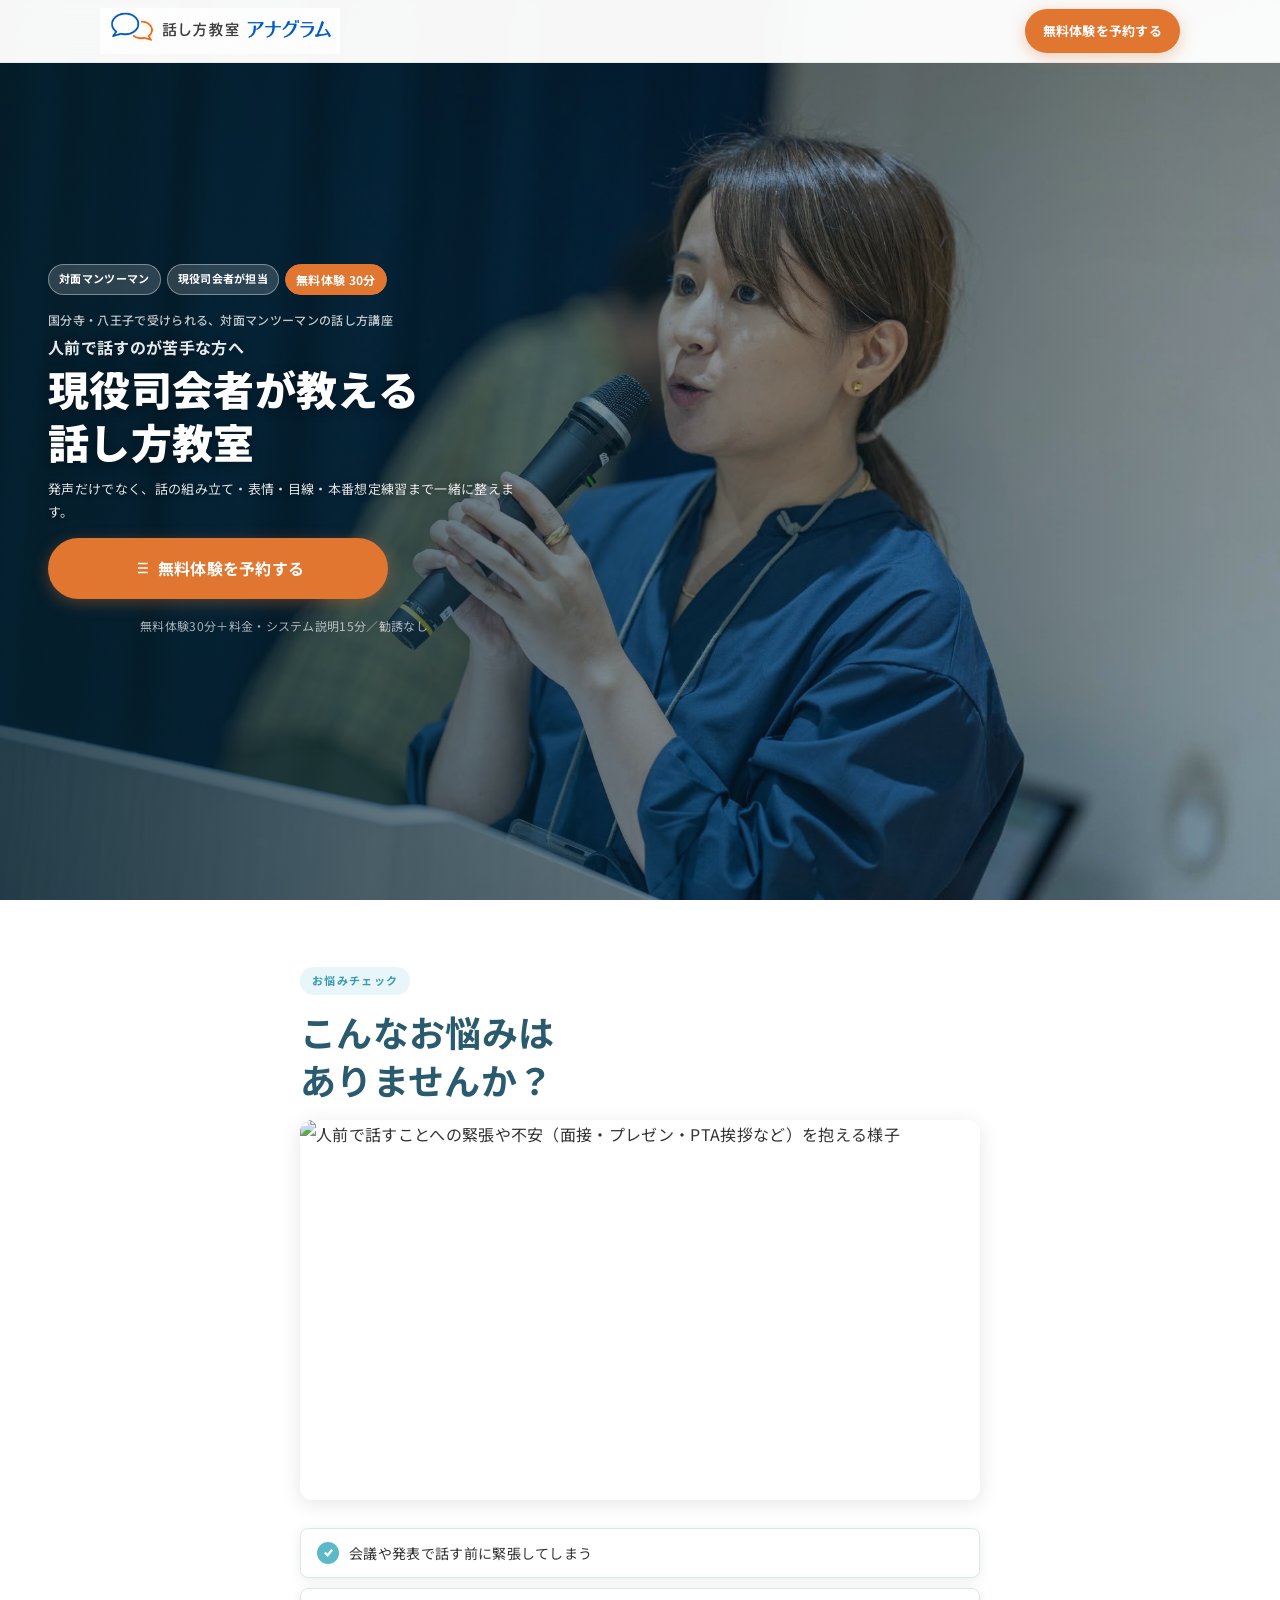
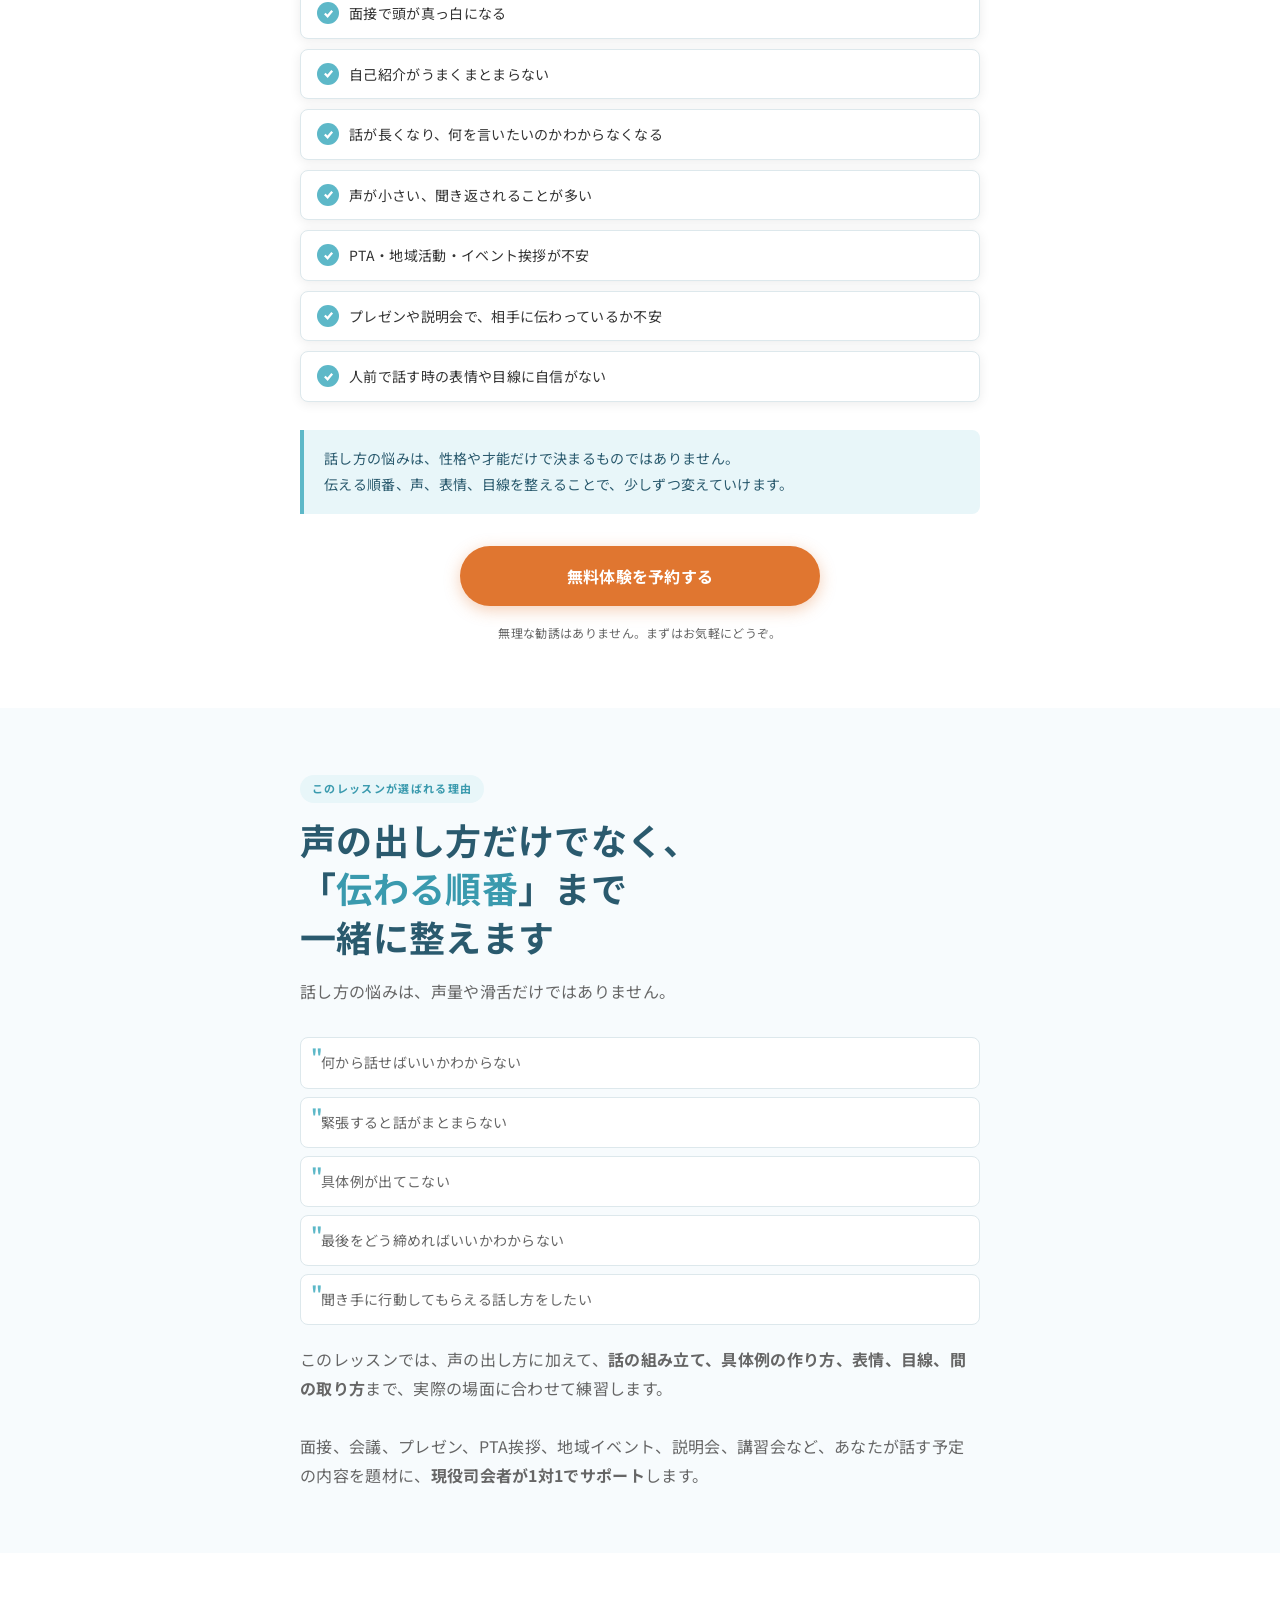
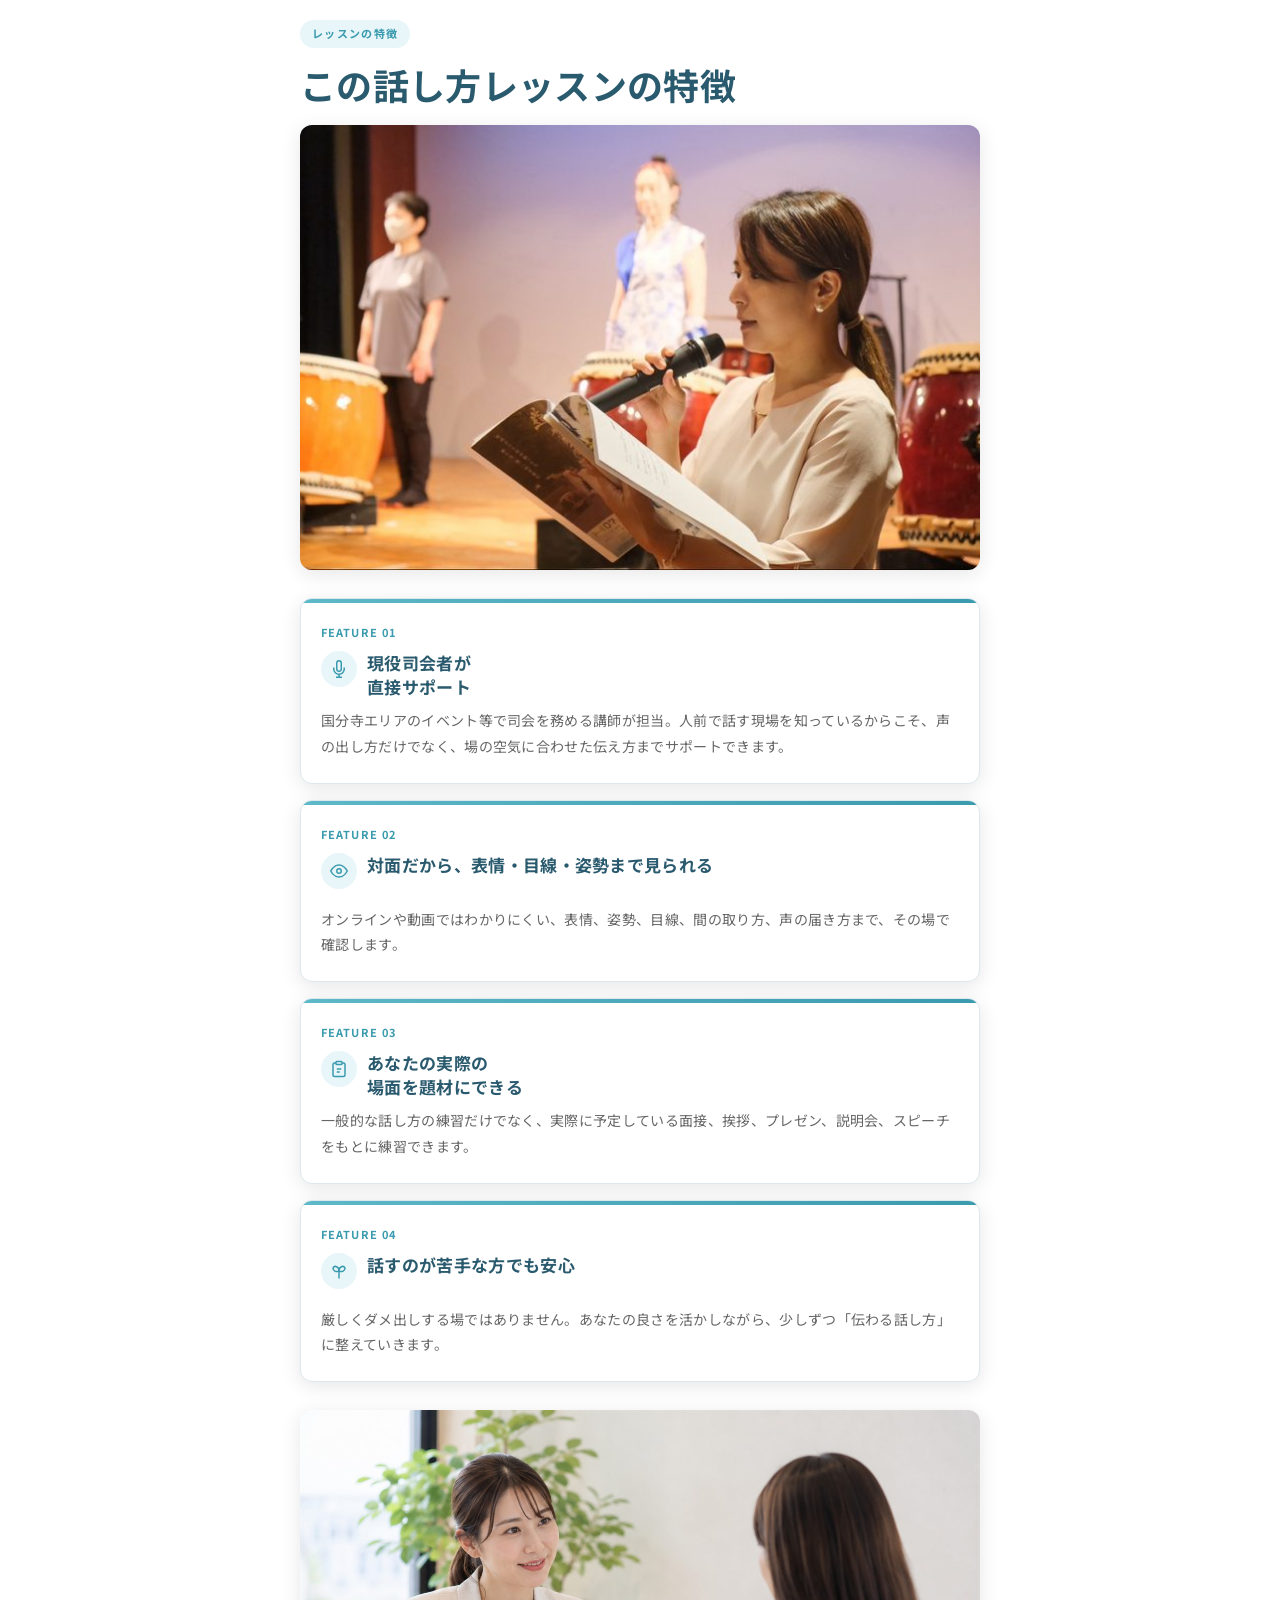
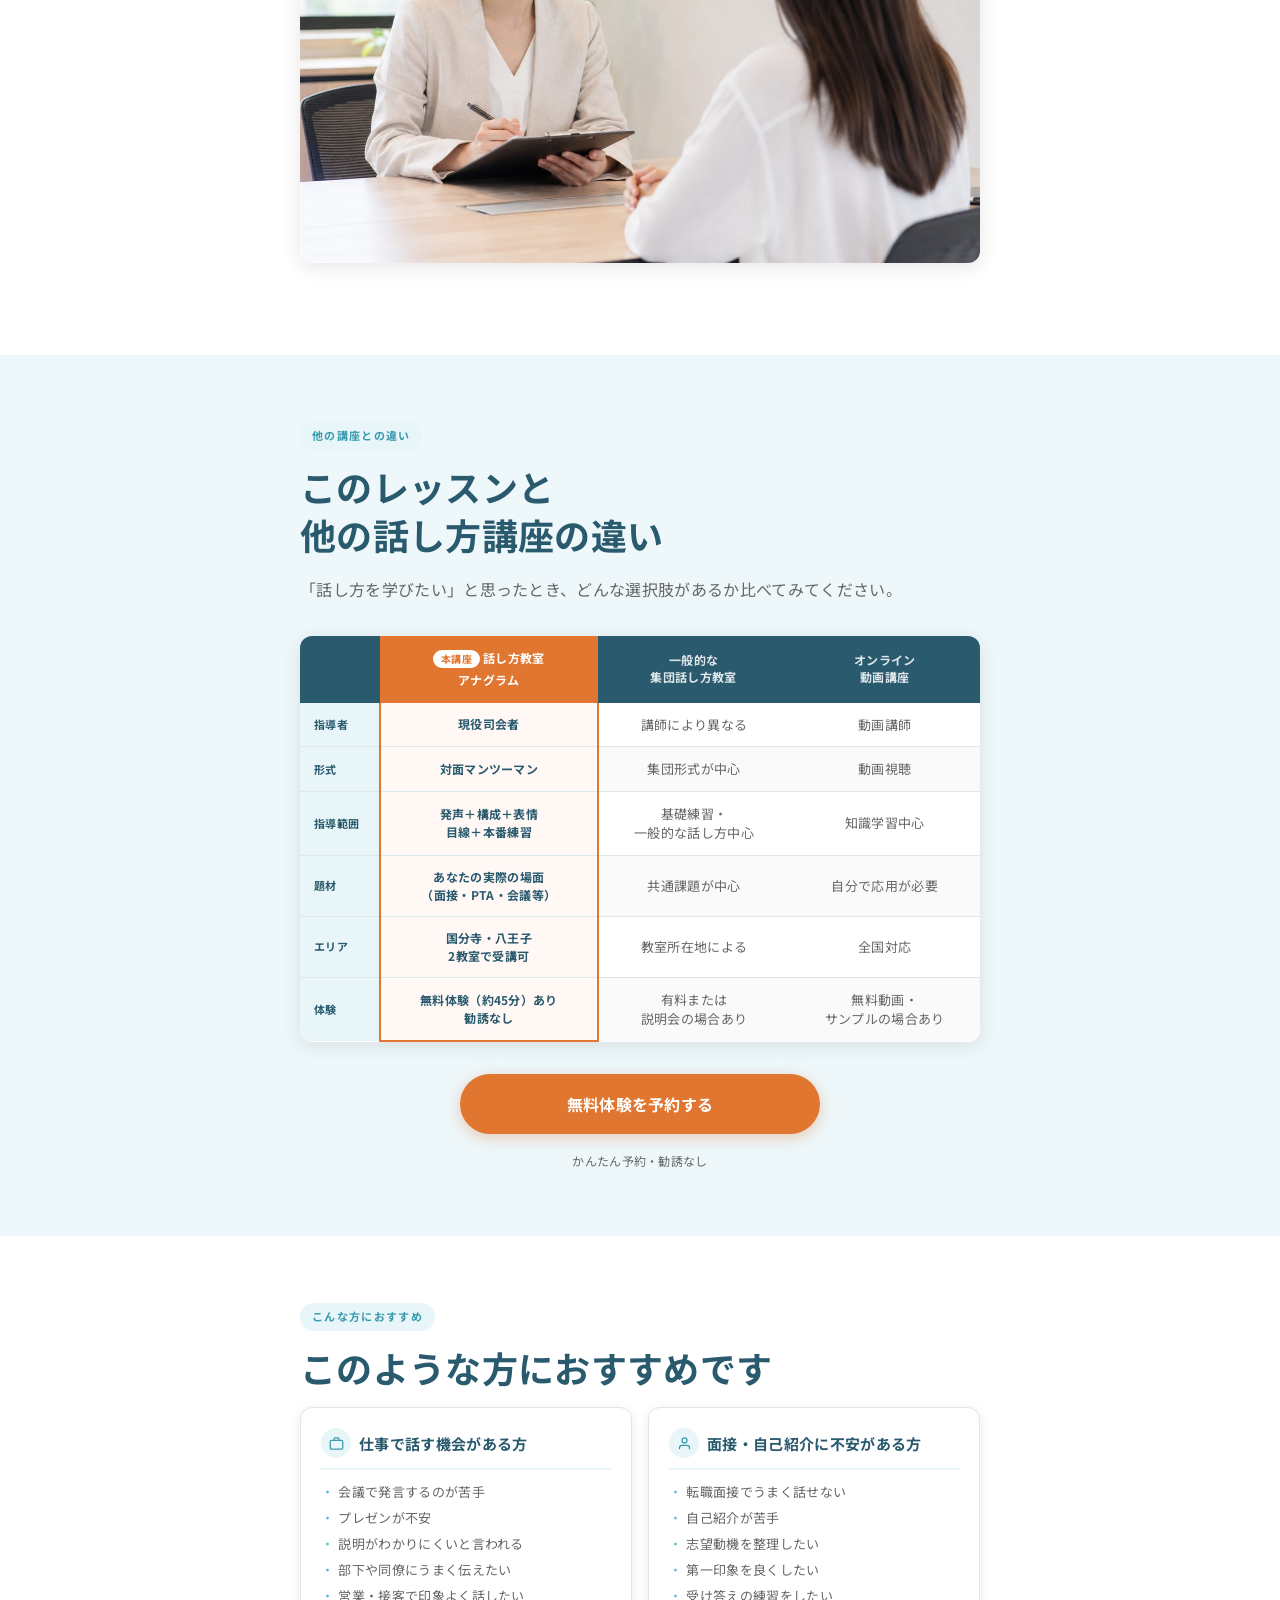
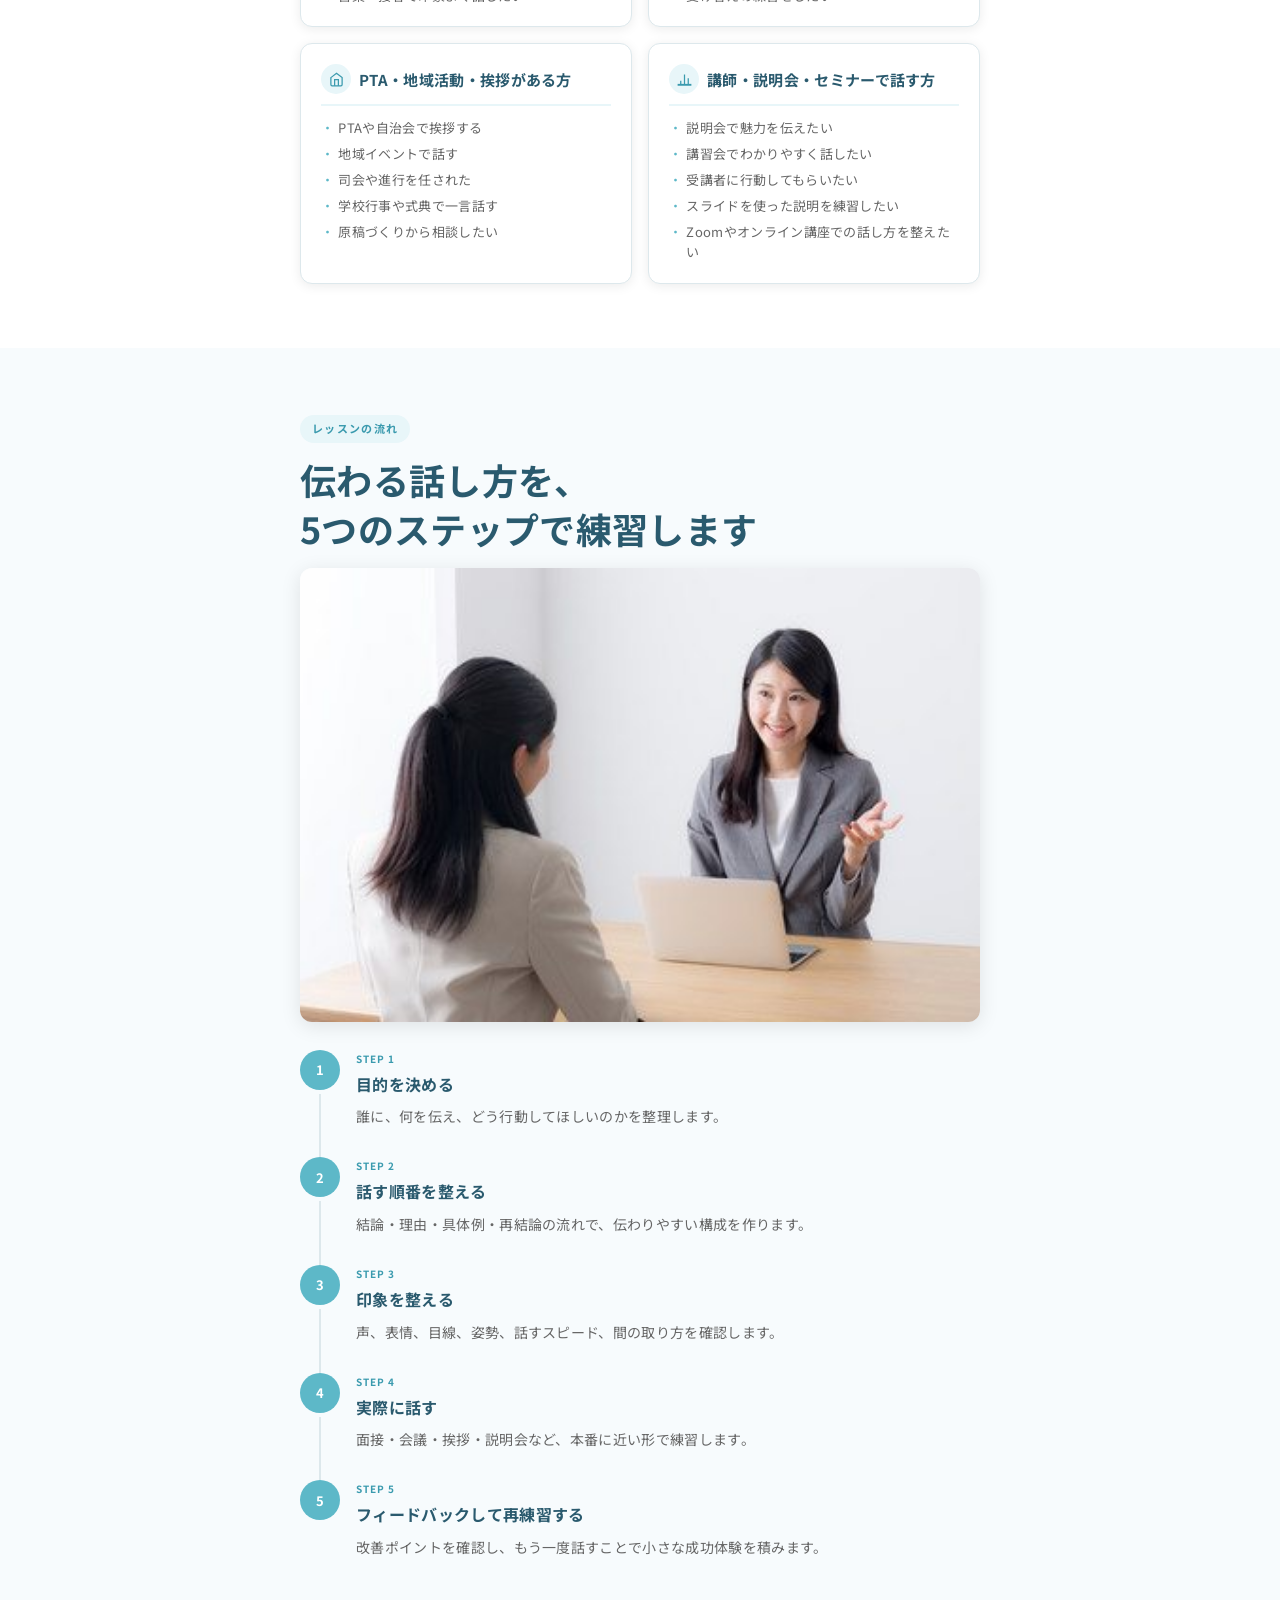
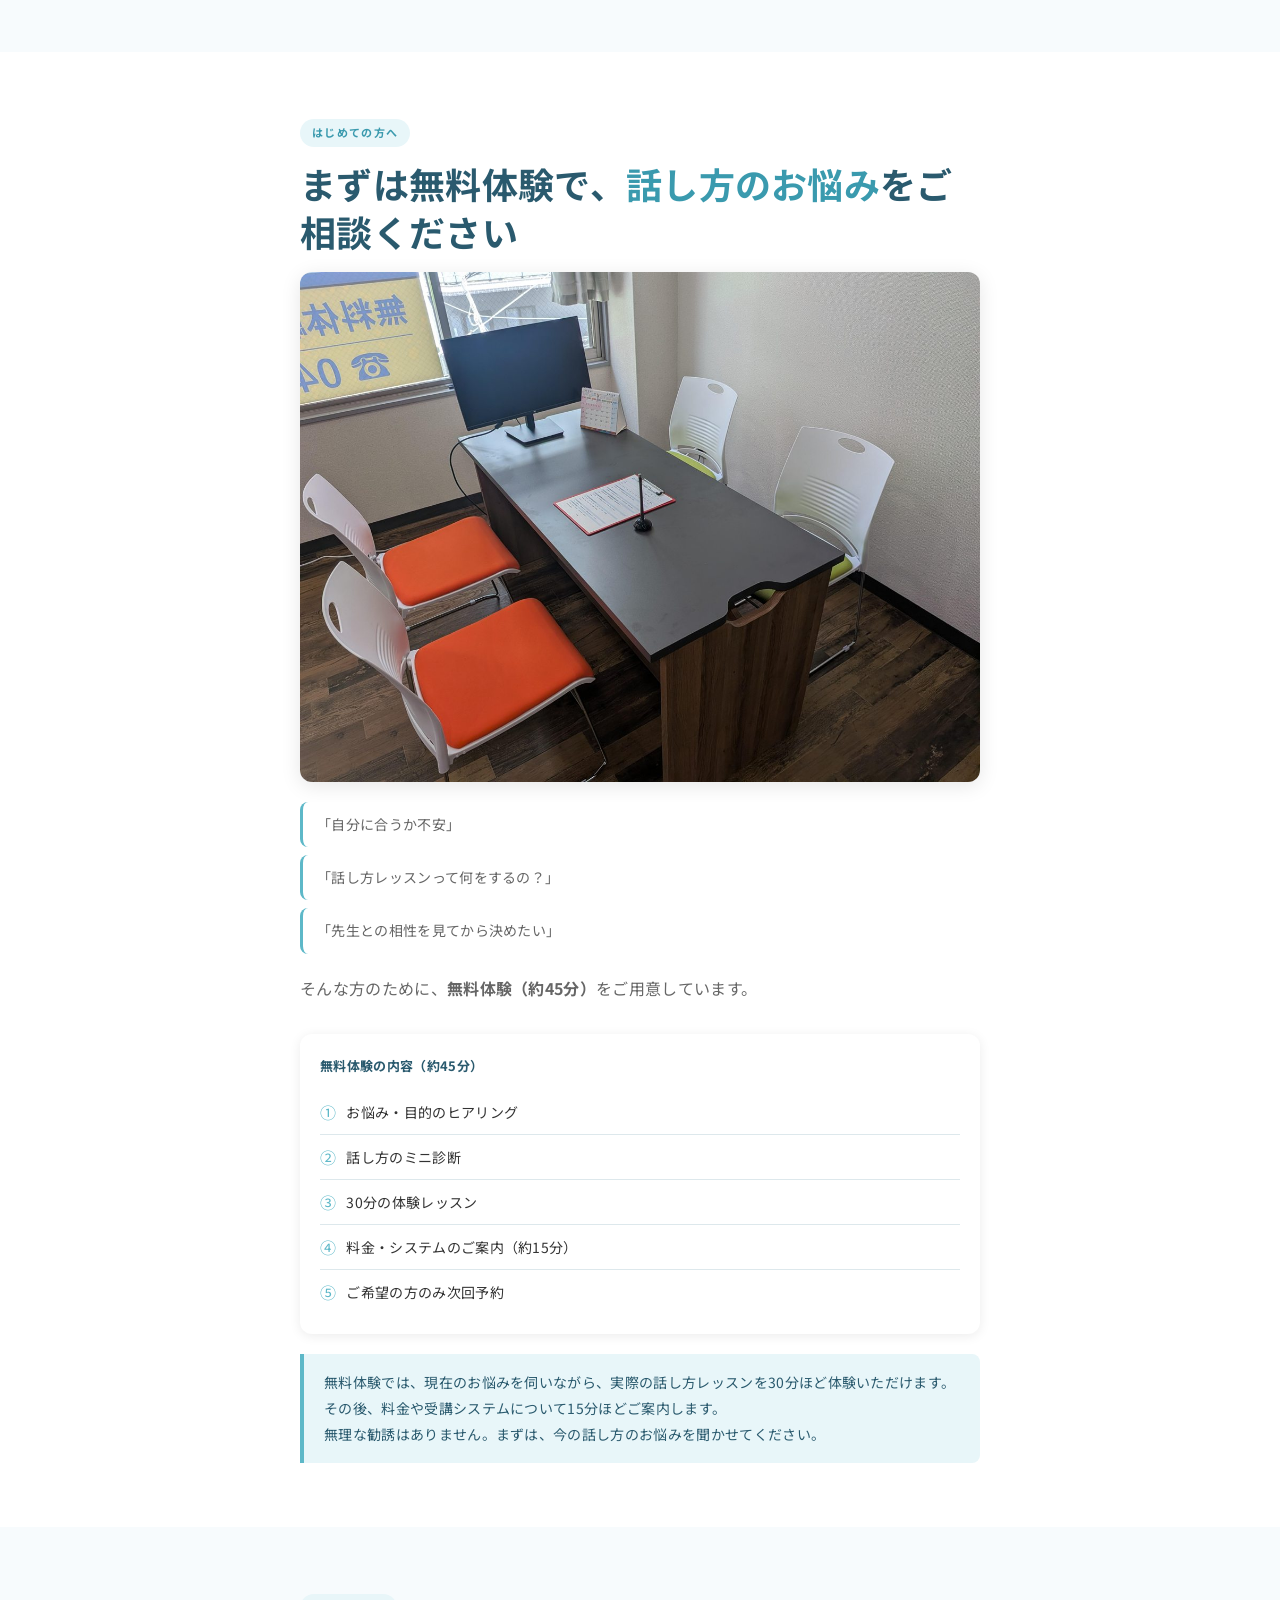
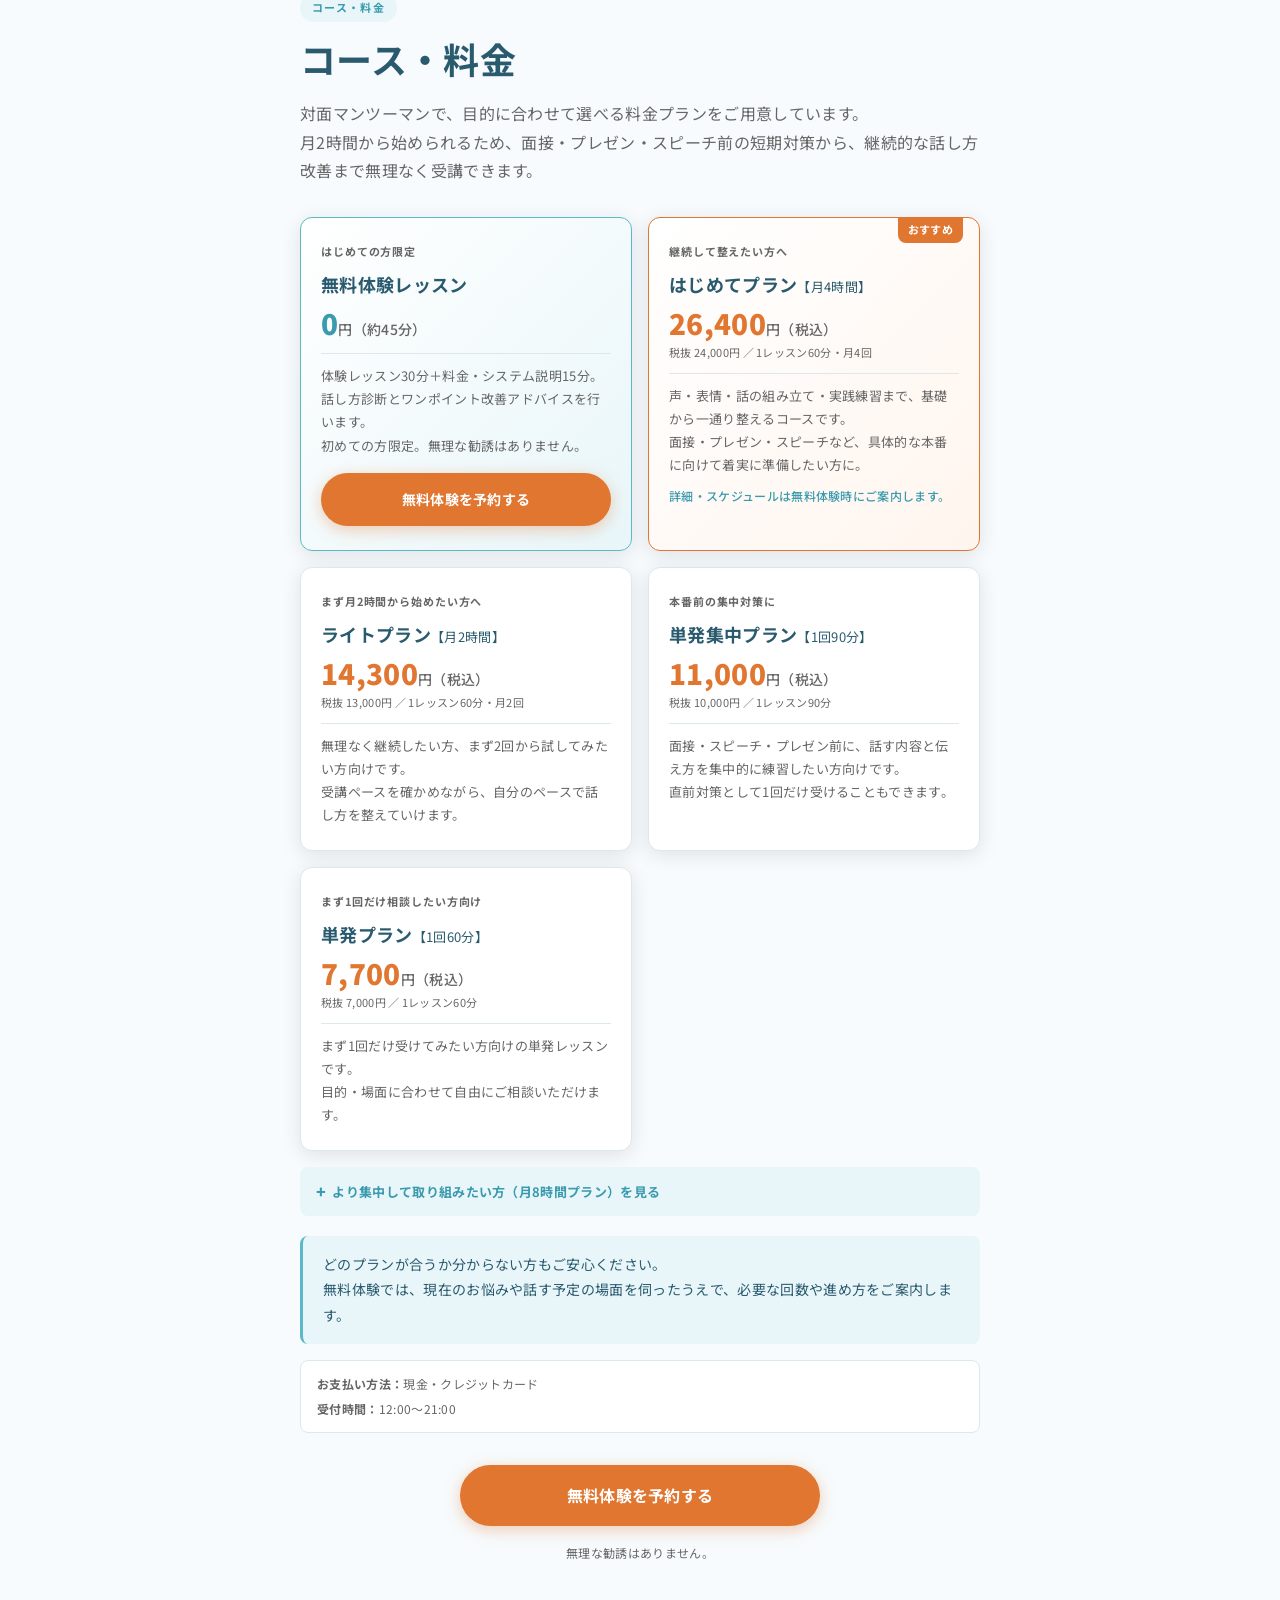
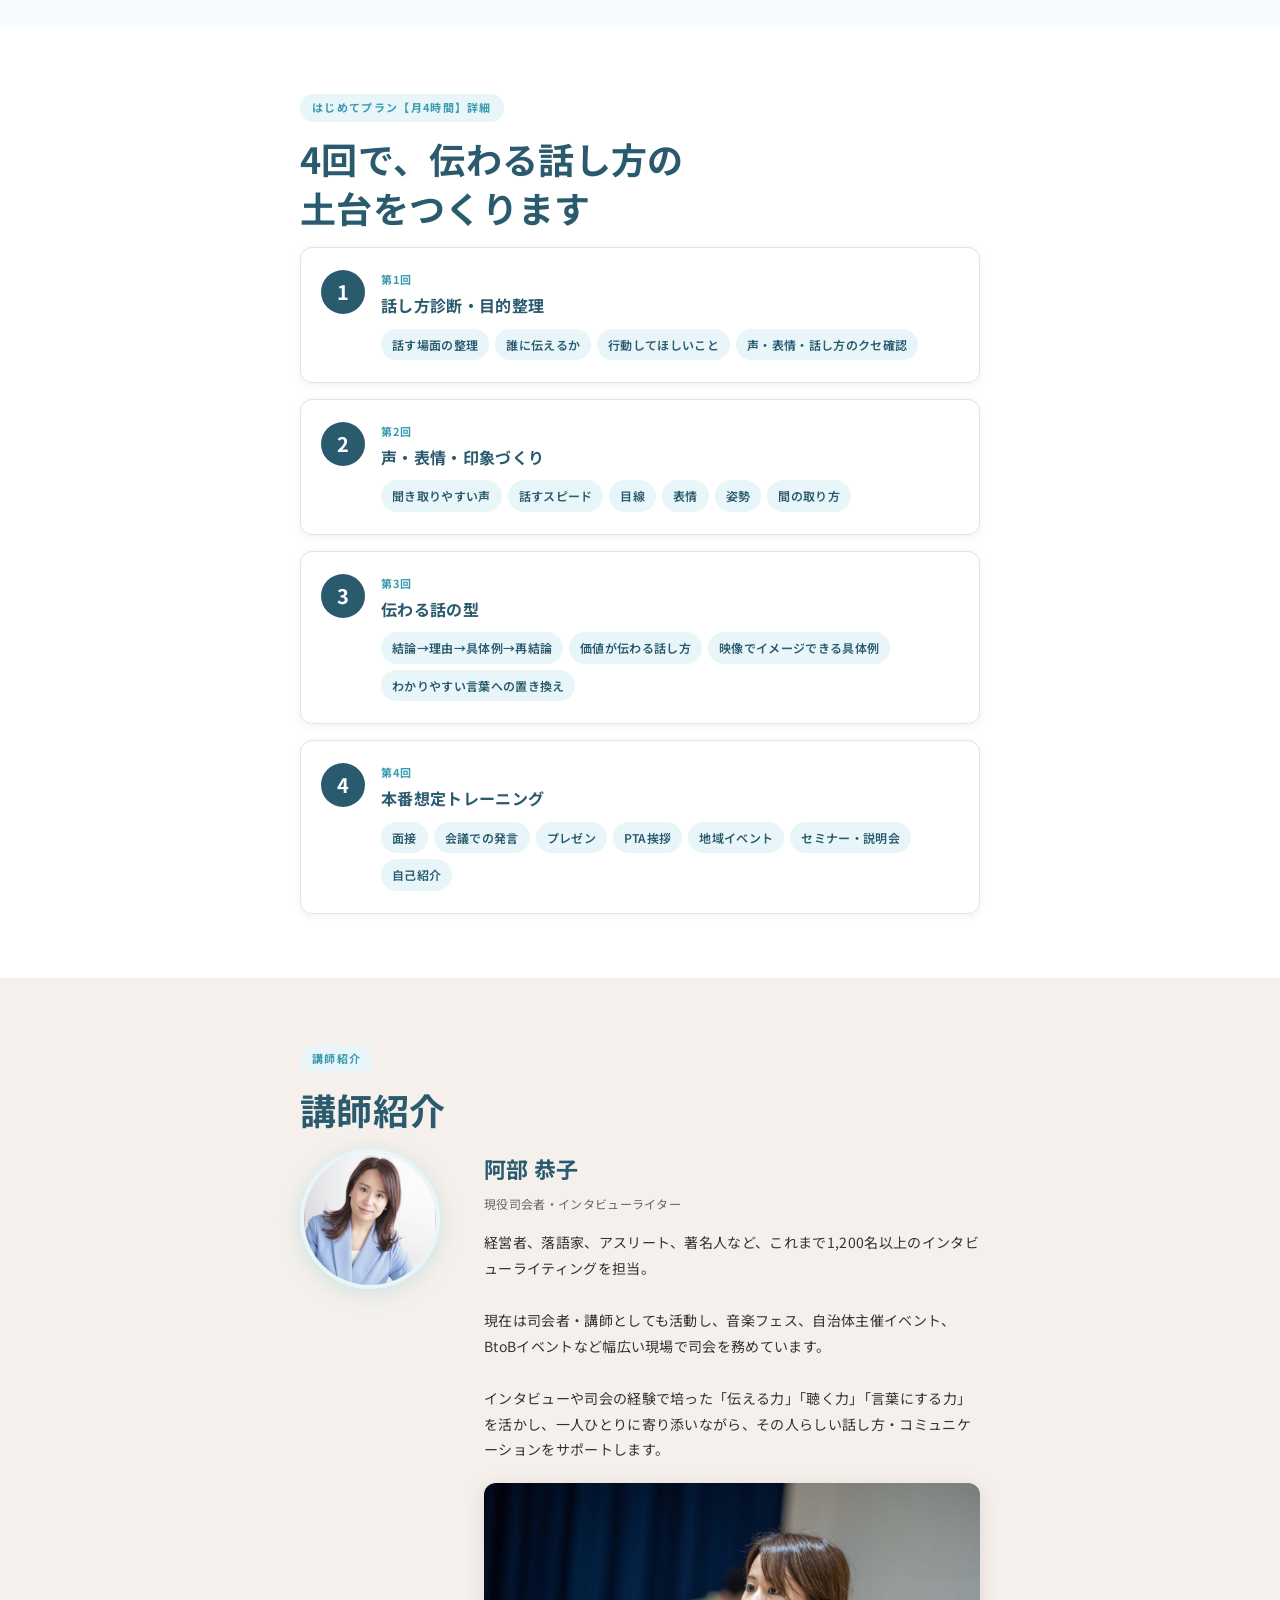
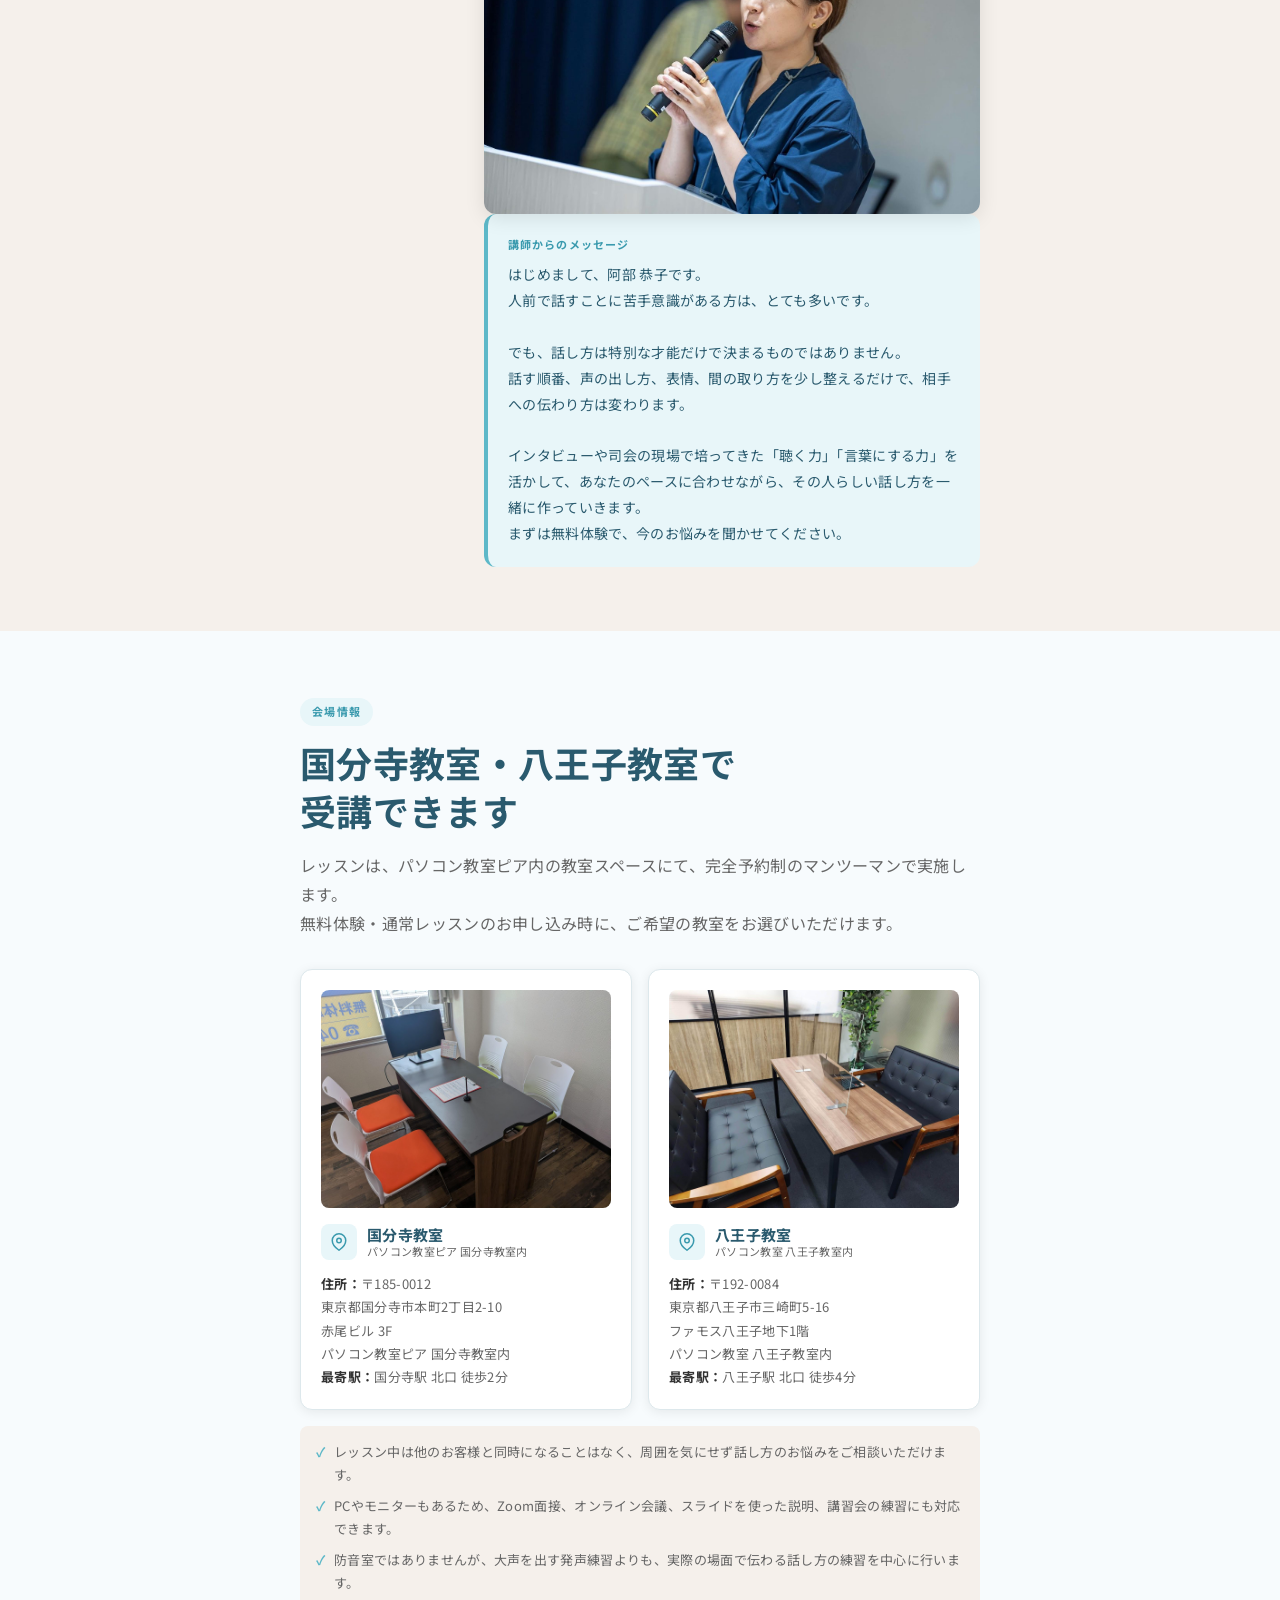
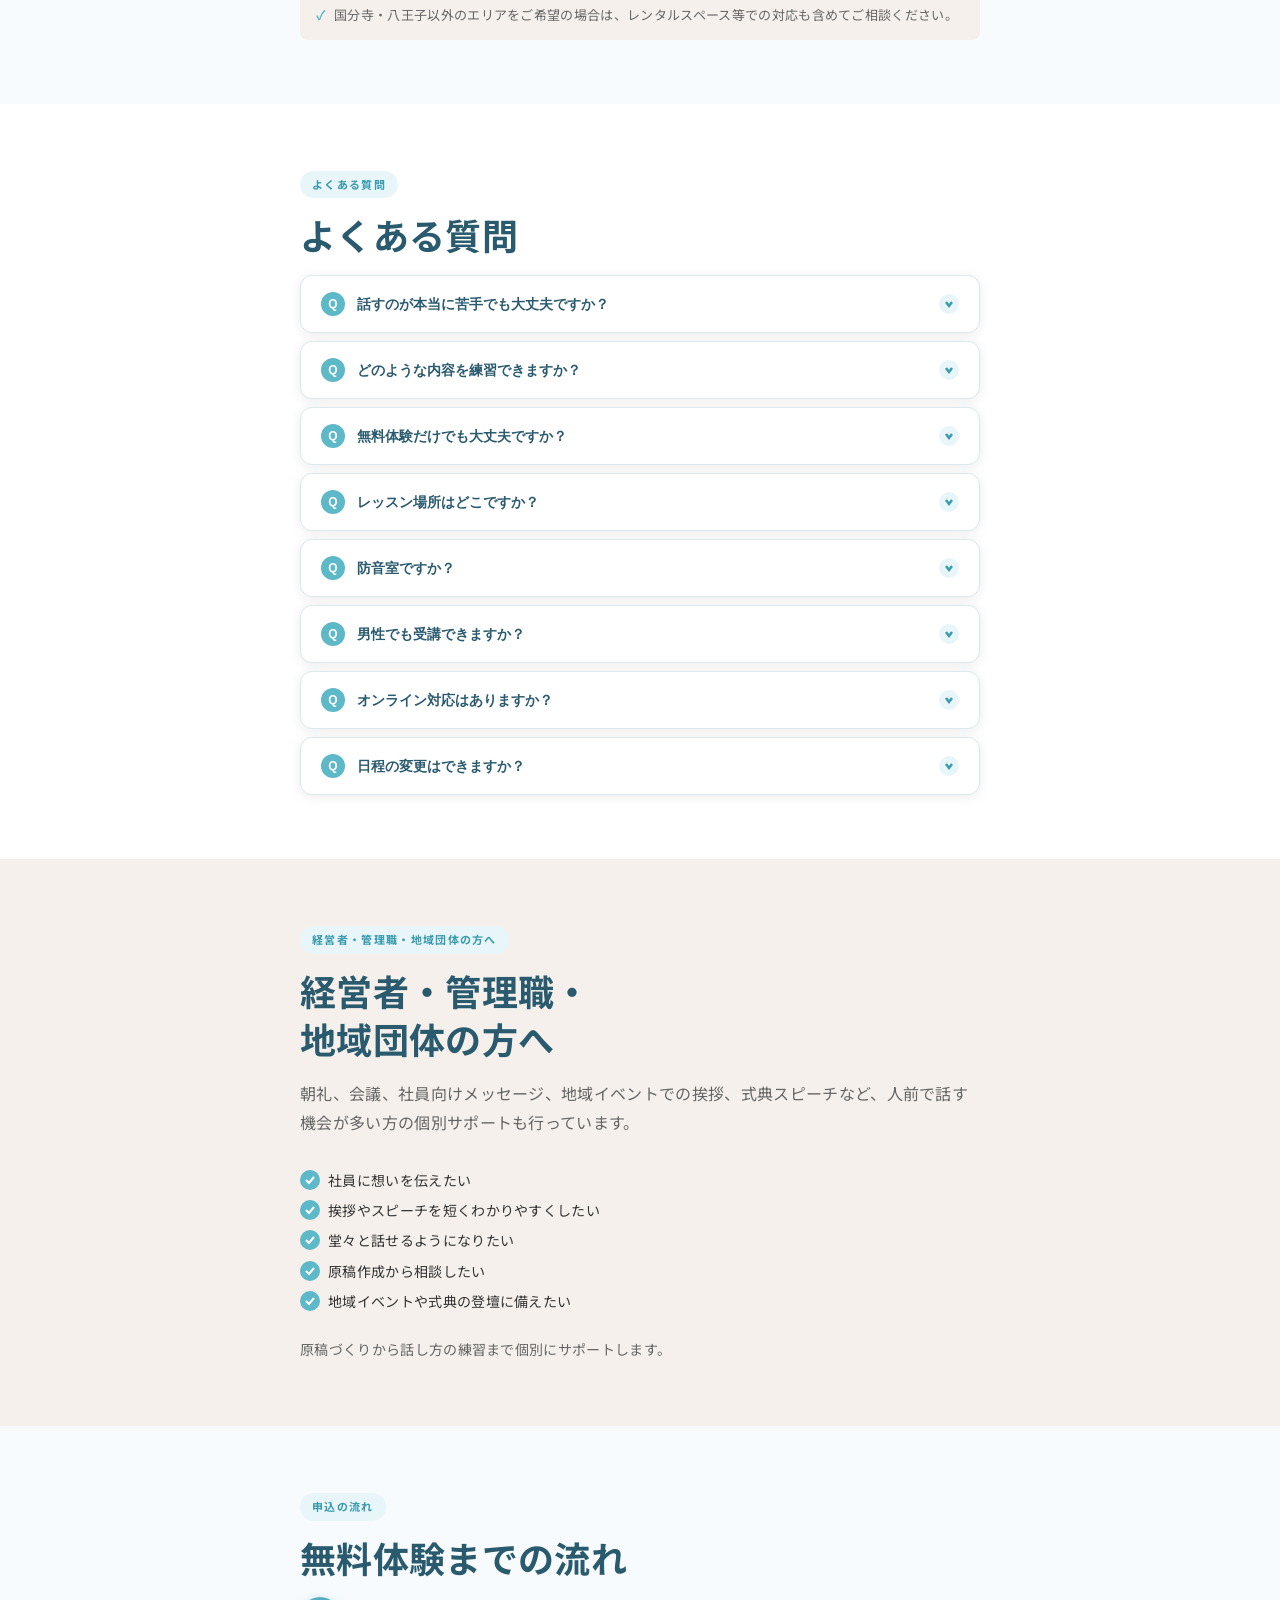
==== commit d6dec2cf: "Set Formspree endpoint and refine trial form Co-Authored-By: Claude Opus 4.8 <noreply@anthropic.com>" ====
--- a/index.html
+++ b/index.html
@@ -88,7 +88,7 @@
     <h2 class="section-title fade-in">こんなお悩みは<br>ありませんか？</h2>
 
     <div class="feature-image-wrap fade-in">
-      <img class="content-image" src="images/empathy-nervous.jpg" alt="人前で話す前に緊張している様子" width="1280" height="960" loading="lazy" />
+      <img class="content-image" src="images/empathy-worries.jpg" alt="人前で話すことへの緊張や不安（面接・プレゼン・PTA挨拶など）を抱える様子" width="1024" height="572" loading="lazy" />
     </div>
 
     <ul class="checklist fade-in">
@@ -175,9 +175,9 @@
     <p class="section-label fade-in">レッスンの特徴</p>
     <h2 class="section-title fade-in">この話し方レッスンの特徴</h2>
 
-    <!-- 司会実績の証拠：現役司会者として活動する講師の写真 -->
+    <!-- 司会実績の証拠：地域イベントで司会を務める講師 -->
     <div class="feature-image-wrap fade-in">
-      <img class="content-image" src="images/local-event-mc.jpg" alt="現役司会者としてイベントで司会を務める講師" width="1280" height="853" loading="lazy" />
+      <img class="content-image" src="images/local-event-stage.jpg" alt="地域イベントのステージで司会を務める講師（現役司会者の証拠）" width="684" height="448" loading="lazy" />
     </div>
 
     <div class="card-grid fade-in">
@@ -669,7 +669,7 @@
 
     <div class="price-note fade-in">
       <p><strong>お支払い方法：</strong>現金・クレジットカード</p>
-      <p><strong>受付時間：</strong>10:00〜21:00</p>
+      <p><strong>受付時間：</strong>12:00〜21:00</p>
     </div>
 
     <!-- CTA：料金後 -->
@@ -778,7 +778,7 @@
 
         <!-- 講師の司会活動の様子 -->
         <div class="instructor-activity-wrap fade-in">
-          <img class="content-image" src="images/local-event-stage.jpg" alt="イベントのステージで司会を務める講師" width="684" height="448" loading="lazy" />
+          <img class="content-image" src="images/local-event-mc.jpg" alt="司会・活動中の講師の様子" width="1280" height="853" loading="lazy" />
         </div>
 
         <div class="instructor__message">
@@ -1024,17 +1024,13 @@
     <h2 class="section-title">無料体験の<br>お申し込み</h2>
     <p class="section-lead">勧誘なし。まずはお気軽にどうぞ。</p>
 
-    <!--
-      ▼ フォーム送信先（Formspree）設定方法 ▼
-      1. https://formspree.io/ で無料登録し、新規フォームを作成
-      2. 発行される form ID（例：xyzabcd）を取得
-      3. 下の action="https://formspree.io/f/ここにID" のIDを差し替える
-      ※ 現在は仮ID（YOUR_FORM_ID）のため、このままでは送信されません。
-    -->
-    <form class="form" id="contact-form" action="https://formspree.io/f/YOUR_FORM_ID" method="POST">
-
-      <!-- Formspree用設定（任意で編集可） -->
+    <!-- Formspree エンドポイント設定済み（form ID: mlgypglb） -->
+    <form class="form" id="contact-form" action="https://formspree.io/f/mlgypglb" method="POST">
+
+      <!-- Formspree用 hidden 項目 -->
       <input type="hidden" name="_subject" value="【話し方教室アナグラム】無料体験お申し込み" />
+      <input type="hidden" name="form_name" value="話し方教室アナグラム 無料体験申込" />
+      <input type="hidden" name="source_page" value="hanashikata-lp" />
 
       <div class="form-group">
         <label class="form-label" for="name">お名前<span class="required">必須</span></label>
@@ -1059,10 +1055,6 @@
             <input type="radio" name="location" value="八王子教室" />
             <span>八王子教室（東京都八王子市三崎町5-16）</span>
           </label>
-          <label class="form-radio">
-            <input type="radio" name="location" value="その他エリア相談" />
-            <span>その他エリアを相談したい</span>
-          </label>
         </div>
       </div>
 
@@ -1074,10 +1066,6 @@
       <div class="form-group">
         <label class="form-label">時間帯（第1希望）<span class="required">必須</span></label>
         <div class="form-time-group">
-          <label class="form-time-checkbox">
-            <input type="checkbox" name="first_choice_time[]" value="10:00–12:00" />
-            <span>10:00–12:00</span>
-          </label>
           <label class="form-time-checkbox">
             <input type="checkbox" name="first_choice_time[]" value="12:00–15:00" />
             <span>12:00–15:00</span>
@@ -1102,10 +1090,6 @@
       <div class="form-group">
         <label class="form-label">時間帯（第2希望・任意）<span class="optional">任意</span></label>
         <div class="form-time-group">
-          <label class="form-time-checkbox">
-            <input type="checkbox" name="second_choice_time[]" value="10:00–12:00" />
-            <span>10:00–12:00</span>
-          </label>
           <label class="form-time-checkbox">
             <input type="checkbox" name="second_choice_time[]" value="12:00–15:00" />
             <span>12:00–15:00</span>
@@ -1143,42 +1127,8 @@
       </div>
 
       <div class="form-group">
-        <label class="form-label">希望コース<span class="optional">任意</span></label>
-        <div class="form-radio-group">
-          <label class="form-radio">
-            <input type="radio" name="course" value="無料体験を希望" />
-            <span>無料体験を希望（まずは体験から）</span>
-          </label>
-          <label class="form-radio">
-            <input type="radio" name="course" value="はじめてプラン【月4時間】" />
-            <span>はじめてプラン【月4時間】26,400円（税込）</span>
-          </label>
-          <label class="form-radio">
-            <input type="radio" name="course" value="ライトプラン【月2時間】" />
-            <span>ライトプラン【月2時間】14,300円（税込）</span>
-          </label>
-          <label class="form-radio">
-            <input type="radio" name="course" value="単発集中プラン【1回90分】" />
-            <span>単発集中プラン【1回90分】11,000円（税込）</span>
-          </label>
-          <label class="form-radio">
-            <input type="radio" name="course" value="単発プラン【1回60分】" />
-            <span>単発プラン【1回60分】7,700円（税込）</span>
-          </label>
-          <label class="form-radio">
-            <input type="radio" name="course" value="徹底プラン【月8時間】" />
-            <span>徹底プラン【月8時間】44,880円（税込）</span>
-          </label>
-          <label class="form-radio">
-            <input type="radio" name="course" value="まだ決まっていない・相談したい" />
-            <span>まだ決まっていない・相談したい</span>
-          </label>
-        </div>
-      </div>
-
-      <div class="form-group">
-        <label class="form-label" for="message">その他メッセージ<span class="optional">任意</span></label>
-        <textarea class="form-textarea" id="message" name="message" placeholder="気になること・不安なことはなんでもお聞きください。"></textarea>
+        <label class="form-label" for="message">その他ご要望・ご相談<span class="optional">任意</span></label>
+        <textarea class="form-textarea" id="message" name="message" placeholder="ご希望やご相談内容があればご記入ください"></textarea>
       </div>
 
       <div class="form-submit">
@@ -1189,7 +1139,7 @@
         </button>
         <p class="form-note">
           送信後、担当者より日程調整のご連絡をいたします。<br>
-          受付時間：10:00〜21:00
+          受付時間：12:00〜21:00
         </p>
       </div>
     </form>
@@ -1240,7 +1190,7 @@
   <p class="site-footer__tagline">国分寺・八王子エリア対応</p>
   <p class="site-footer__tagline">対面マンツーマン話し方レッスン</p>
   <p class="site-footer__tagline">パソコン教室ピア 国分寺教室・八王子教室にて実施</p>
-  <p class="site-footer__tagline" style="margin-top:8px;">受付時間：10:00〜21:00</p>
+  <p class="site-footer__tagline" style="margin-top:8px;">受付時間：12:00〜21:00</p>
   <div class="site-footer__links">
     <a href="privacy.html">プライバシーポリシー</a>
     <a href="commercial-law.html">特定商取引法に基づく表記</a>
